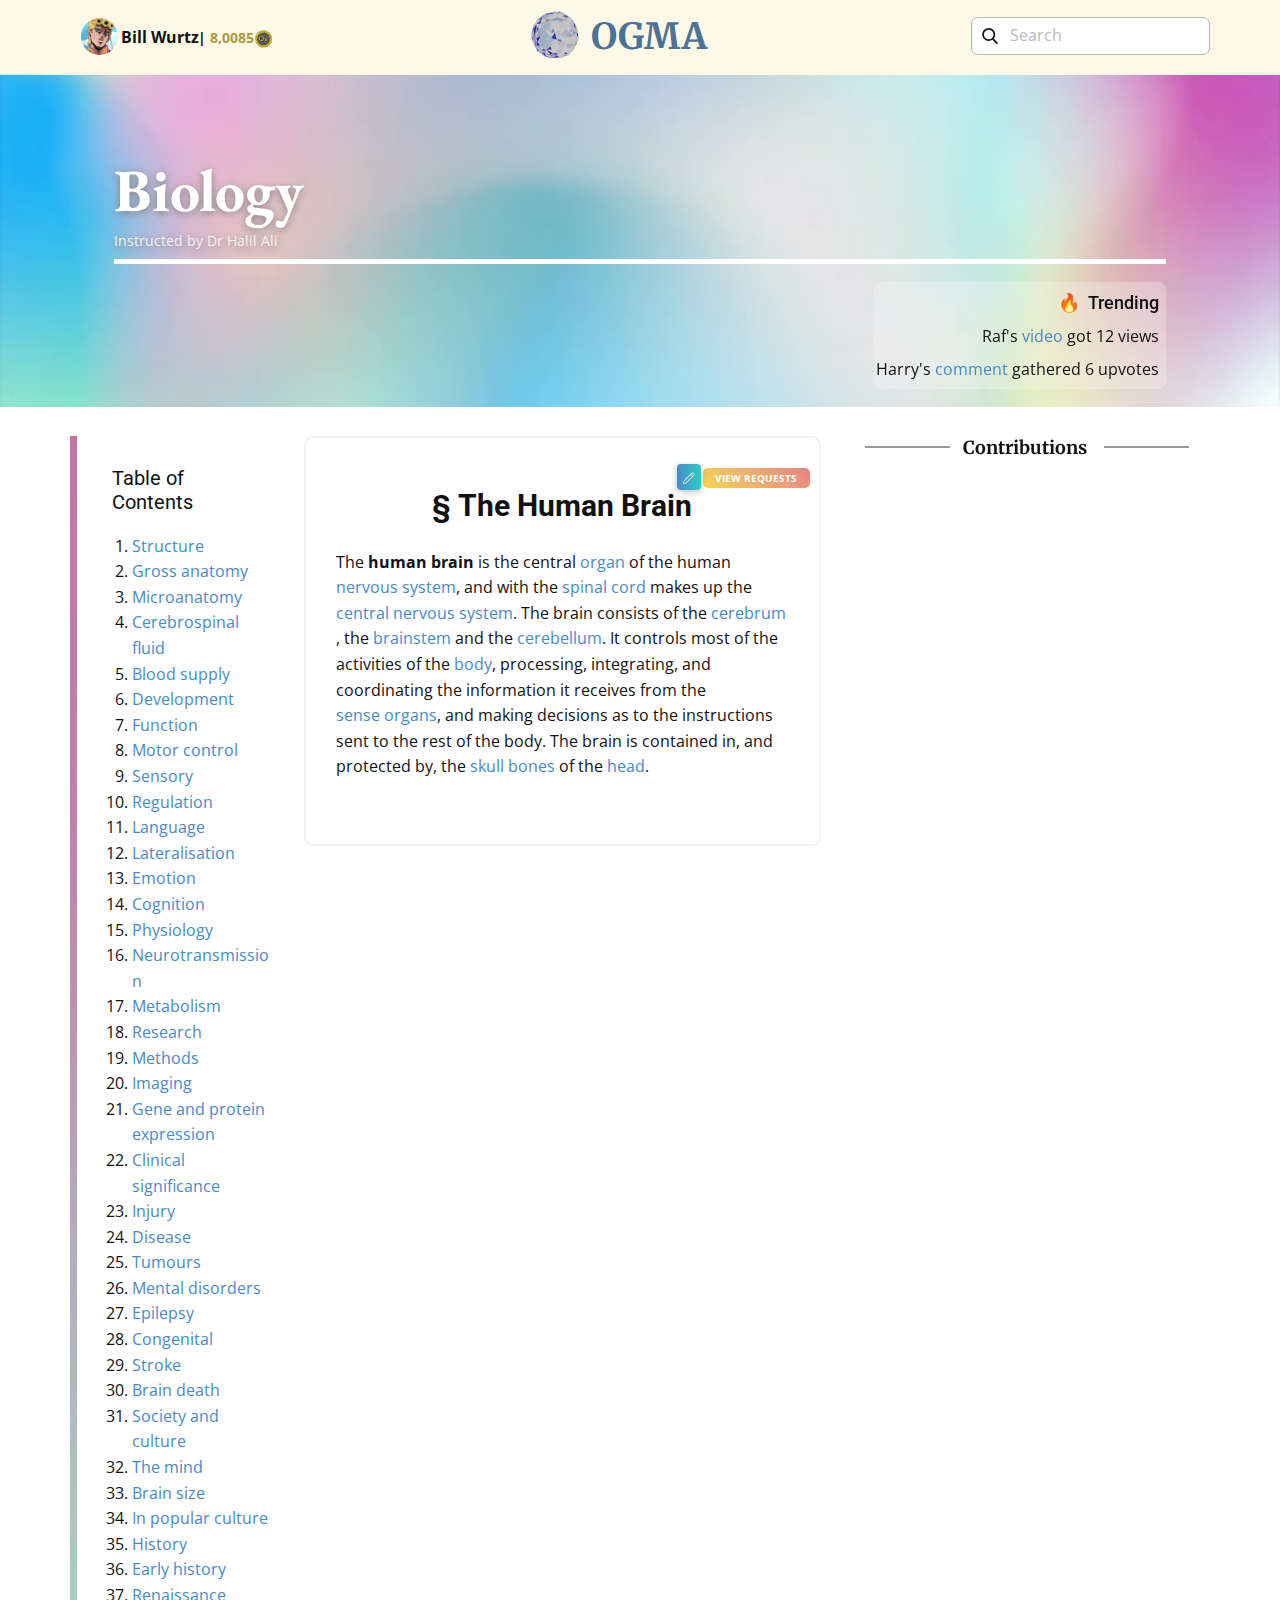
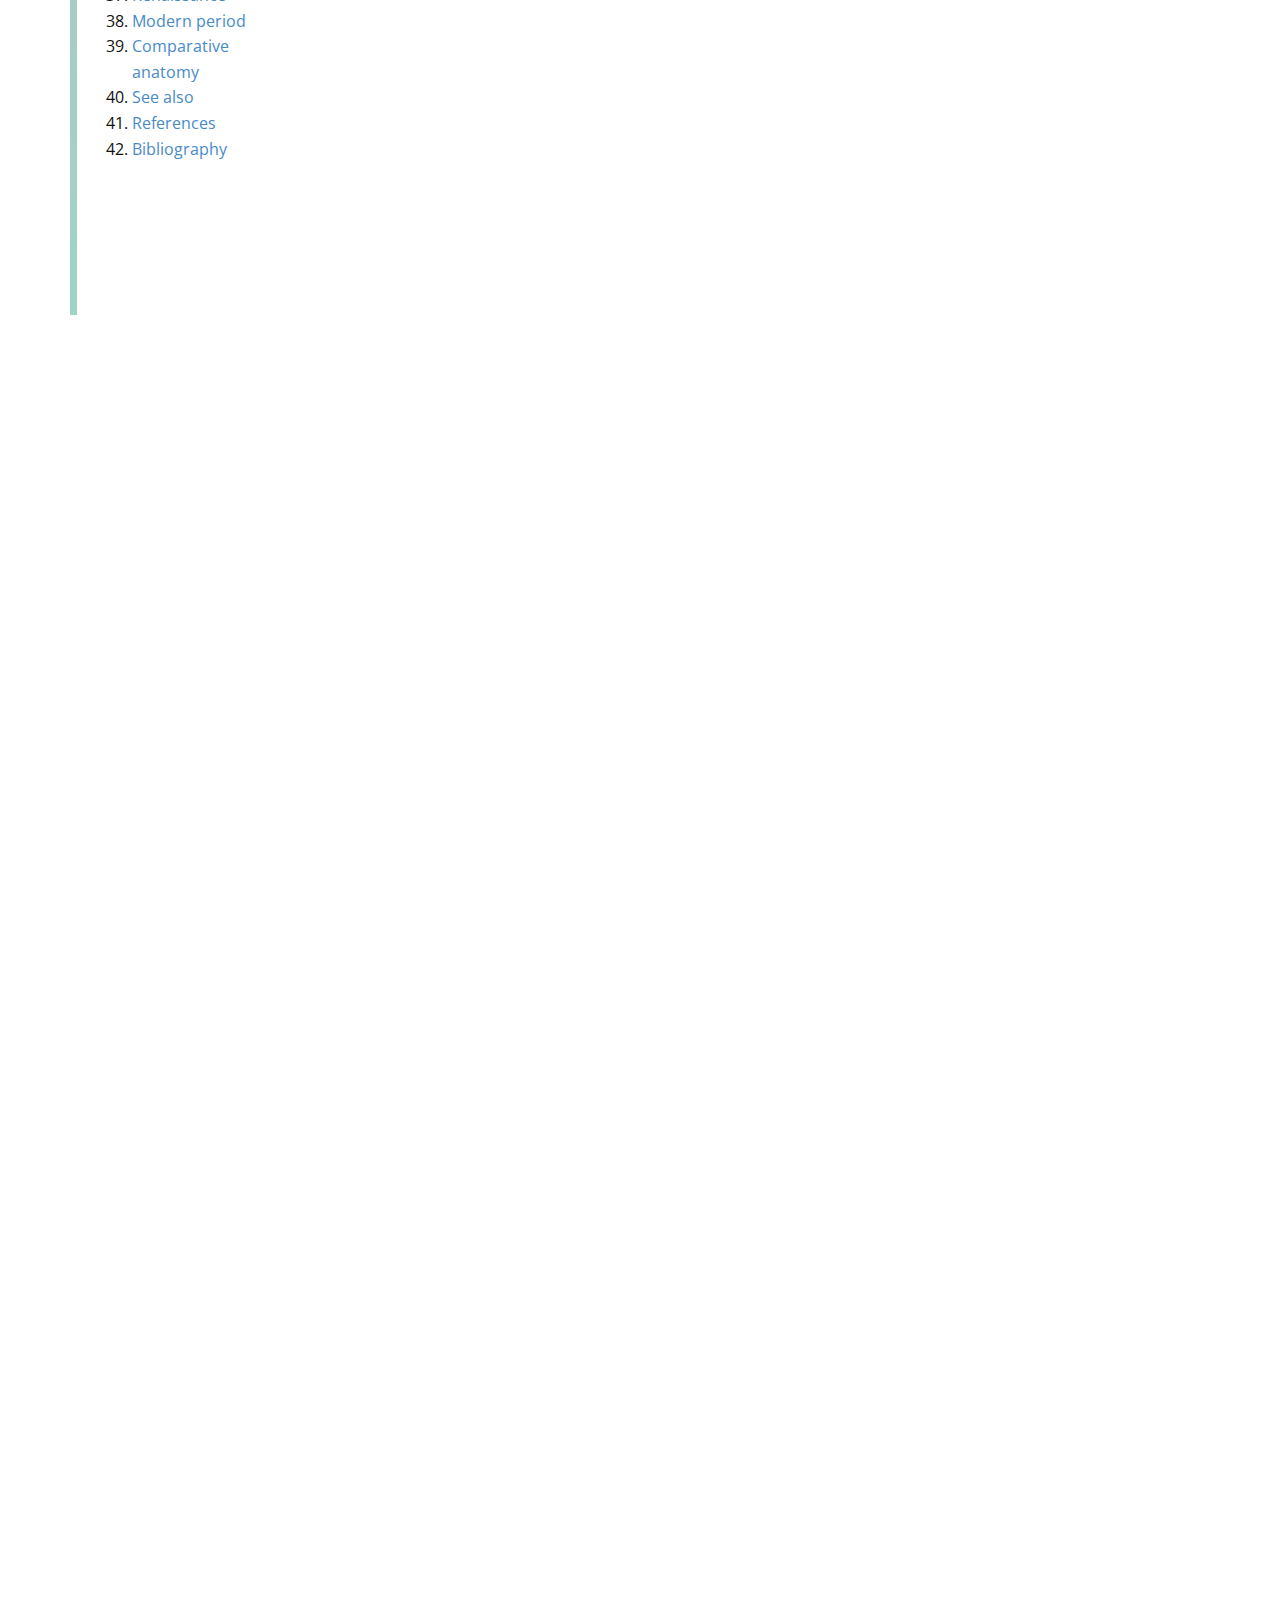
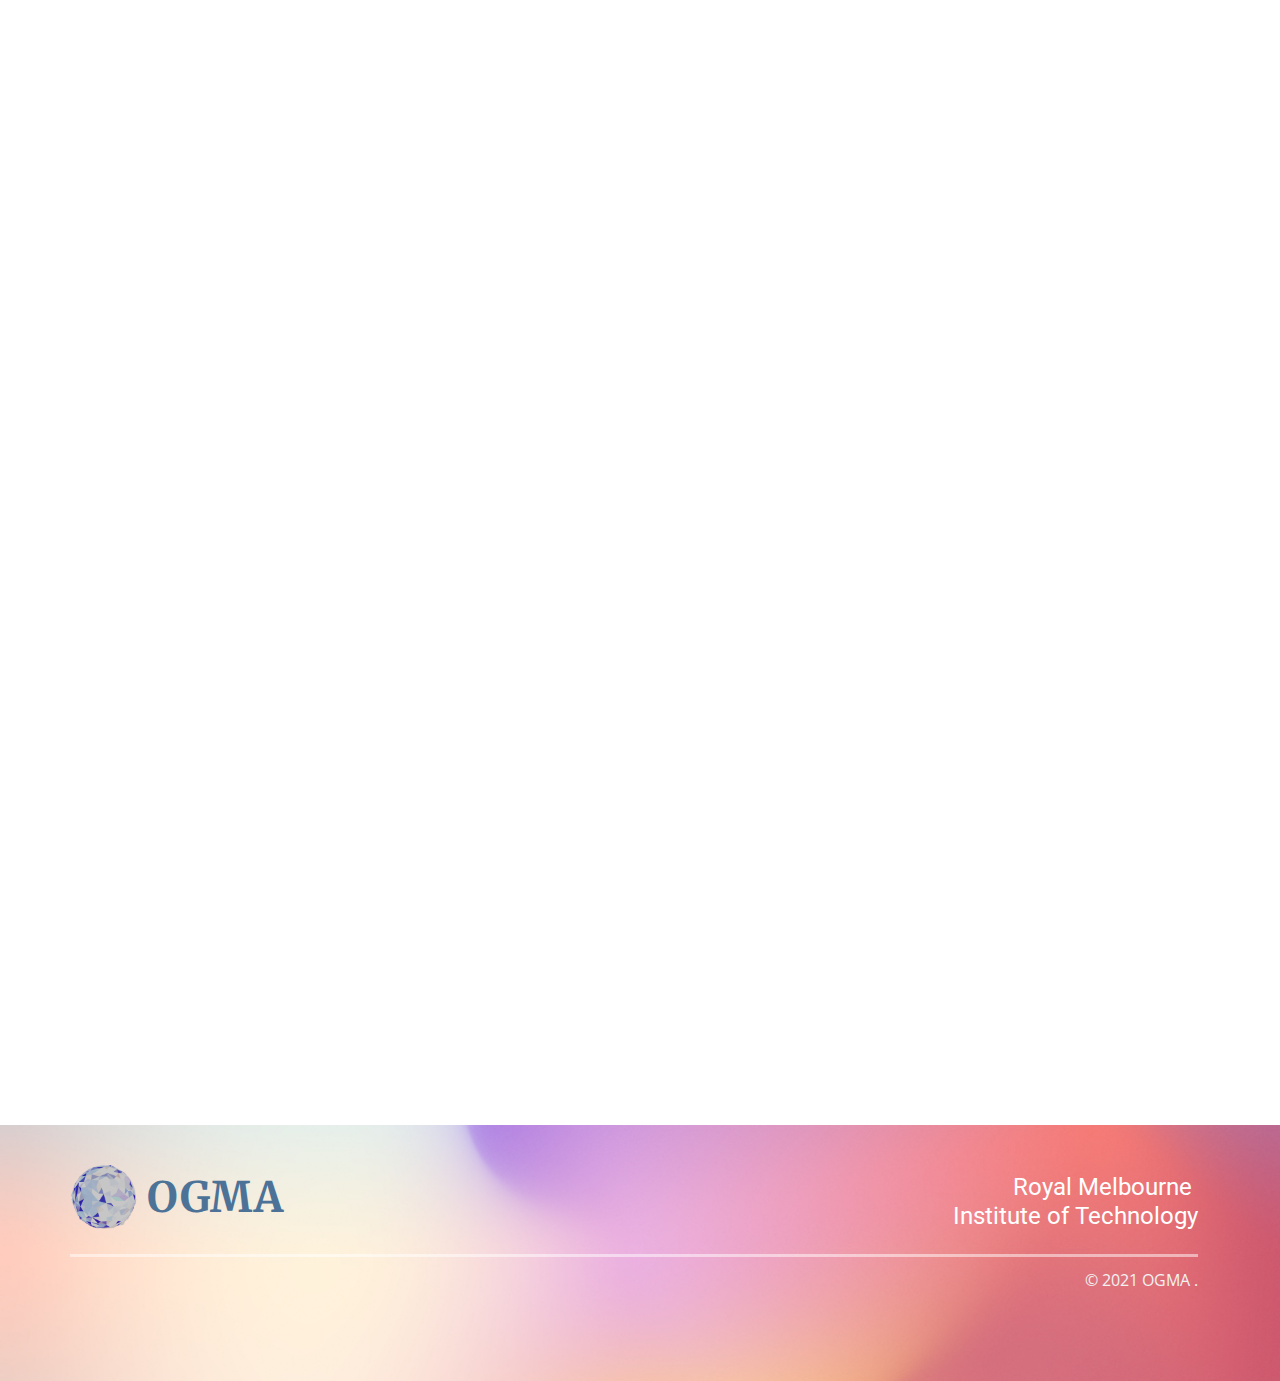
==== src/Biology.html @ e79a9404 "added base template" ====
<!DOCTYPE html>
<html style="font-size: 16px;">
  <head>
    <meta name="viewport" content="width=device-width, initial-scale=1.0">
    <meta charset="utf-8">
    <meta name="keywords" content="OGMA, Biology">
    <meta name="description" content="">
    <meta name="page_type" content="np-template-header-footer-from-plugin">
    <title>Biology</title>
    <link rel="stylesheet" href="nicepage.css" media="screen">
<link rel="stylesheet" href="Biology.css" media="screen">
    <script class="u-script" type="text/javascript" src="jquery.js" defer=""></script>
    <script class="u-script" type="text/javascript" src="nicepage.js" defer=""></script>
    <meta name="generator" content="Nicepage 3.29.1, nicepage.com">
    <link id="u-theme-google-font" rel="stylesheet" href="https://fonts.googleapis.com/css?family=Roboto:100,100i,300,300i,400,400i,500,500i,700,700i,900,900i|Open+Sans:300,300i,400,400i,600,600i,700,700i,800,800i">
    <link id="u-page-google-font" rel="stylesheet" href="https://fonts.googleapis.com/css?family=Merriweather:300,300i,400,400i,700,700i,900,900i|EB+Garamond:400,400i,500,500i,600,600i,700,700i,800,800i">
    
    
    
    <script type="application/ld+json">{
		"@context": "http://schema.org",
		"@type": "Organization",
		"name": "Site1",
		"logo": "images/animated_logo.gif"
}</script>
    <meta name="theme-color" content="#478ac9">
    <meta property="og:title" content="Biology">
    <meta property="og:description" content="">
    <meta property="og:type" content="website">
  </head>
  <body class="u-body"><header class="u-clearfix u-header u-palette-3-light-3 u-sticky u-sticky-ef22 u-header" id="sec-7aee"><div class="u-clearfix u-sheet u-sheet-1">
        <form action="#" method="get" class="u-border-1 u-border-grey-30 u-radius-7 u-search u-search-left u-white u-search-1">
          <button class="u-search-button" type="submit">
            <span class="u-search-icon u-spacing-10">
              <svg class="u-svg-link" preserveAspectRatio="xMidYMin slice" viewBox="0 0 56.966 56.966"><use xmlns:xlink="http://www.w3.org/1999/xlink" xlink:href="#svg-e04b"></use></svg>
              <svg xmlns="http://www.w3.org/2000/svg" xmlns:xlink="http://www.w3.org/1999/xlink" version="1.1" id="svg-e04b" x="0px" y="0px" viewBox="0 0 56.966 56.966" style="enable-background:new 0 0 56.966 56.966;" xml:space="preserve" class="u-svg-content"><path d="M55.146,51.887L41.588,37.786c3.486-4.144,5.396-9.358,5.396-14.786c0-12.682-10.318-23-23-23s-23,10.318-23,23  s10.318,23,23,23c4.761,0,9.298-1.436,13.177-4.162l13.661,14.208c0.571,0.593,1.339,0.92,2.162,0.92  c0.779,0,1.518-0.297,2.079-0.837C56.255,54.982,56.293,53.08,55.146,51.887z M23.984,6c9.374,0,17,7.626,17,17s-7.626,17-17,17  s-17-7.626-17-17S14.61,6,23.984,6z"></path></svg>
            </span>
          </button>
          <input class="u-search-input u-text-grey-50 u-search-input-1" type="search" name="search" value="" placeholder="Search">
        </form>
        <a href="Home.html" data-page-id="94916985" class="u-image u-logo u-image-1" data-image-width="400" data-image-height="400" title="Home">
          <img src="images/animated_logo.gif" class="u-logo-image u-logo-image-1">
        </a>
        <h1 class="u-custom-font u-font-merriweather u-headline u-hover-feature u-text u-text-palette-1-dark-1 u-title u-text-1">
          <a href="/">OGMA</a>
        </h1>
        <div class="u-image u-image-circle u-image-2" alt="" data-image-width="1204" data-image-height="629"></div>
        <p class="u-text u-text-2">Bill Wurtz</p>
        <p class="u-text u-text-3"><b>&nbsp;|</b>
          <span class="u-text-palette-3-dark-1"><b>8,0085</b>
          </span>
        </p>
        <img class="u-image u-image-default u-preserve-proportions u-image-3" src="images/ogma_coin.png" alt="" data-image-width="300" data-image-height="300">
      </div></header>
    <section class="u-align-center-lg u-align-center-md u-align-center-xl u-align-left-sm u-align-left-xs u-clearfix u-image u-section-1" data-image-width="590" data-image-height="332" id="sec-c3a4">
      <div class="u-clearfix u-sheet u-sheet-1">
        <h1 class="u-custom-font u-text u-text-default u-text-white u-text-1">Biology</h1>
        <p class="u-align-left u-text u-text-grey-5 u-text-2">Instructed by Dr Halil Ali</p>
        <div class="u-border-5 u-border-white u-line u-line-horizontal u-line-1"></div>
        <div class="u-opacity u-opacity-25 u-radius-8 u-shape u-shape-round u-white u-shape-1"></div>
        <div class="fr-view u-align-right u-clearfix u-rich-text u-text u-text-3" data-animation-name="fadeIn" data-animation-duration="1000" data-animation-delay="0" data-animation-direction="">
          <h6 style="line-height: 0.1;">
            <span style="font-weight: 500;">
              <span class="u-text-palette-2-light-3">🔥&nbsp;</span>
            </span>
            <span style="font-weight: 500;">
              <span class="u-text-body-color">Trending</span>
            </span>
          </h6>
          <p>
            <span class="u-text-body-color">Raf's </span>
            <span class="u-text-palette-1-base">video </span>
            <span class="u-text-body-color">got 12 views</span>
          </p>
          <p style="line-height: 0.1;">
            <span class="u-text-body-color">Harry's </span>
            <span class="u-text-palette-1-base">comment </span>
            <span class="u-text-body-color">gathered 6 upvotes</span>
          </p>
        </div>
      </div>
    </section>
    <section class="u-clearfix u-white u-section-2" id="sec-354f">
      <div class="u-clearfix u-sheet u-sheet-1">
        <div class="u-clearfix u-expanded-width u-gutter-28 u-layout-wrap u-layout-wrap-1">
          <div class="u-layout" style="">
            <div class="u-layout-row" style="">
              <div class="u-size-12-lg u-size-12-xl u-size-29-sm u-size-29-xs u-size-60-md">
                <div class="u-layout-row">
                  <div class="u-container-style u-hidden-md u-hidden-sm u-hidden-xs u-image u-layout-cell u-left-cell u-size-9 u-image-1" src="" data-image-width="679" data-image-height="400">
                    <div class="u-container-layout u-valign-middle u-container-layout-1"></div>
                  </div>
                  <div class="u-container-style u-layout-cell u-size-51 u-layout-cell-2">
                    <div class="u-container-layout u-valign-top u-container-layout-2">
                      <h5 class="u-text u-text-1">Table of Contents</h5>
                      <ol class="u-text u-text-2">
                        <li>
                          <span class="u-text-palette-1-base"> Structure <br>
                          </span>
                        </li>
                        <li>
                          <span class="u-text-palette-1-base">Gross anatomy <br>
                          </span>
                        </li>
                        <li>
                          <span class="u-text-palette-1-base">Microanatomy <br>
                          </span>
                        </li>
                        <li>
                          <span class="u-text-palette-1-base">Cerebrospinal fluid <br>
                          </span>
                        </li>
                        <li>
                          <span class="u-text-palette-1-base">Blood supply <br>
                          </span>
                        </li>
                        <li>
                          <span class="u-text-palette-1-base">Development <br>
                          </span>
                        </li>
                        <li>
                          <span class="u-text-palette-1-base">Function <br>
                          </span>
                        </li>
                        <li>
                          <span class="u-text-palette-1-base">Motor control <br>
                          </span>
                        </li>
                        <li>
                          <span class="u-text-palette-1-base">Sensory <br>
                          </span>
                        </li>
                        <li>
                          <span class="u-text-palette-1-base">Regulation <br>
                          </span>
                        </li>
                        <li>
                          <span class="u-text-palette-1-base">Language <br>
                          </span>
                        </li>
                        <li>
                          <span class="u-text-palette-1-base">Lateralisation <br>
                          </span>
                        </li>
                        <li>
                          <span class="u-text-palette-1-base">Emotion <br>
                          </span>
                        </li>
                        <li>
                          <span class="u-text-palette-1-base">Cognition <br>
                          </span>
                        </li>
                        <li>
                          <span class="u-text-palette-1-base">Physiology <br>
                          </span>
                        </li>
                        <li>
                          <span class="u-text-palette-1-base">Neurotransmission<br>
                          </span>
                        </li>
                        <li>
                          <span class="u-text-palette-1-base">Metabolism <br>
                          </span>
                        </li>
                        <li>
                          <span class="u-text-palette-1-base">Research <br>
                          </span>
                        </li>
                        <li>
                          <span class="u-text-palette-1-base">Methods <br>
                          </span>
                        </li>
                        <li>
                          <span class="u-text-palette-1-base">Imaging <br>
                          </span>
                        </li>
                        <li>
                          <span class="u-text-palette-1-base">Gene and protein expression&nbsp;</span>
                        </li>
                        <li>
                          <span class="u-text-palette-1-base">Clinical significance <br>
                          </span>
                        </li>
                        <li>
                          <span class="u-text-palette-1-base">Injury <br>
                          </span>
                        </li>
                        <li>
                          <span class="u-text-palette-1-base">Disease <br>
                          </span>
                        </li>
                        <li>
                          <span class="u-text-palette-1-base">Tumours <br>
                          </span>
                        </li>
                        <li>
                          <span class="u-text-palette-1-base">Mental disorders <br>
                          </span>
                        </li>
                        <li>
                          <span class="u-text-palette-1-base">Epilepsy <br>
                          </span>
                        </li>
                        <li>
                          <span class="u-text-palette-1-base">Congenital <br>
                          </span>
                        </li>
                        <li>
                          <span class="u-text-palette-1-base">Stroke <br>
                          </span>
                        </li>
                        <li>
                          <span class="u-text-palette-1-base">Brain death <br>
                          </span>
                        </li>
                        <li>
                          <span class="u-text-palette-1-base">Society and culture <br>
                          </span>
                        </li>
                        <li>
                          <span class="u-text-palette-1-base">The mind <br>
                          </span>
                        </li>
                        <li>
                          <span class="u-text-palette-1-base">Brain size <br>
                          </span>
                        </li>
                        <li>
                          <span class="u-text-palette-1-base">In popular culture <br>
                          </span>
                        </li>
                        <li>
                          <span class="u-text-palette-1-base">History <br>
                          </span>
                        </li>
                        <li>
                          <span class="u-text-palette-1-base">Early history <br>
                          </span>
                        </li>
                        <li>
                          <span class="u-text-palette-1-base">Renaissance <br>
                          </span>
                        </li>
                        <li>
                          <span class="u-text-palette-1-base">Modern period <br>
                          </span>
                        </li>
                        <li>
                          <span class="u-text-palette-1-base">Comparative anatomy&nbsp;</span>
                        </li>
                        <li>
                          <span class="u-text-palette-1-base">See also <br>
                          </span>
                        </li>
                        <li>
                          <span class="u-text-palette-1-base">References <br>
                          </span>
                        </li>
                        <li>
                          <span class="u-text-palette-1-base">Bibliography&nbsp;</span>
                          <br>
                        </li>
                      </ol>
                    </div>
                  </div>
                </div>
              </div>
              <div class="u-size-31-sm u-size-31-xs u-size-48-lg u-size-48-xl u-size-60-md" style="">
                <div class="u-layout-col" style="">
                  <div class="u-size-30">
                    <div class="u-layout-row">
                      <div class="u-align-left u-container-style u-layout-cell u-radius-9 u-shape-round u-size-35 u-white u-layout-cell-3" data-animation-name="fadeIn" data-animation-duration="750" data-animation-delay="750" data-animation-direction="">
                        <div class="u-border-2 u-border-grey-5 u-container-layout u-container-layout-3">
                          <a href="https://nicepage.com/one-page-template" class="u-border-none u-btn u-btn-round u-button-style u-gradient u-none u-radius-5 u-text-body-alt-color u-text-hover-palette-2-base u-btn-1">View Requests</a>
                          <a href="https://nicepage.com/website-mockup" class="u-btn u-btn-round u-button-style u-gradient u-none u-radius-4 u-text-body-alt-color u-btn-2"><span class="u-file-icon u-icon u-icon-1"><img src="images/edit.png" alt=""></span>&nbsp; 
                          </a>
                          <h3 class="u-align-center u-text u-text-3"><b>§&nbsp;</b>The Human Brain
                          </h3>
                          <p class="u-align-left u-text u-text-4"> The&nbsp;<b>human brain</b>&nbsp;is the central&nbsp;<a href="https://en.wikipedia.org/wiki/Organ_(anatomy)" class="mw-redirect u-active-none u-border-none u-btn u-button-style u-hover-none u-none u-text-palette-1-base u-btn-3" title="Organ (anatomy)">organ</a>&nbsp;of the human&nbsp;<a href="https://en.wikipedia.org/wiki/Nervous_system" title="Nervous system" class="u-active-none u-border-none u-btn u-button-style u-hover-none u-none u-text-palette-1-base u-btn-4">nervous system</a>, and with the&nbsp;<a href="https://en.wikipedia.org/wiki/Spinal_cord" title="Spinal cord" class="u-active-none u-border-none u-btn u-button-style u-hover-none u-none u-text-palette-1-base u-btn-5">spinal cord</a>&nbsp;makes up the&nbsp;<a href="https://en.wikipedia.org/wiki/Central_nervous_system" title="Central nervous system" class="u-active-none u-border-none u-btn u-button-style u-hover-none u-none u-text-palette-1-base u-btn-6">central nervous system</a>. The brain consists of the&nbsp;<a href="https://en.wikipedia.org/wiki/Cerebrum" title="Cerebrum" class="u-active-none u-border-none u-btn u-button-style u-hover-none u-none u-text-palette-1-base u-btn-7">cerebrum</a>, the&nbsp;<a href="https://en.wikipedia.org/wiki/Brainstem" title="Brainstem" class="u-active-none u-border-none u-btn u-button-style u-hover-none u-none u-text-palette-1-base u-btn-8">brainstem</a>&nbsp;and the&nbsp;<a href="https://en.wikipedia.org/wiki/Cerebellum" title="Cerebellum" class="u-active-none u-border-none u-btn u-button-style u-hover-none u-none u-text-palette-1-base u-btn-9">cerebellum</a>. It controls most of the activities of the&nbsp;<a href="https://en.wikipedia.org/wiki/Human_body" title="Human body" class="u-active-none u-border-none u-btn u-button-style u-hover-none u-none u-text-palette-1-base u-btn-10">body</a>, processing, integrating, and coordinating the information it receives from the&nbsp;<a href="https://en.wikipedia.org/wiki/Sensory_nervous_system" title="Sensory nervous system" class="u-active-none u-border-none u-btn u-button-style u-hover-none u-none u-text-palette-1-base u-btn-11">sense organs</a>, and making decisions as to the instructions sent to the rest of the body. The brain is contained in, and protected by, the&nbsp;<a href="https://en.wikipedia.org/wiki/Neurocranium" title="Neurocranium" class="u-active-none u-border-none u-btn u-button-style u-hover-none u-none u-text-palette-1-base u-btn-12">skull bones</a>&nbsp;of the&nbsp;<a href="https://en.wikipedia.org/wiki/Human_head" title="Human head" class="u-active-none u-border-none u-btn u-button-style u-hover-none u-none u-text-palette-1-base u-btn-13">head</a>.
                          </p>
                        </div>
                      </div>
                      <div class="u-align-left u-container-style u-layout-cell u-right-cell u-size-25 u-layout-cell-4">
                        <div class="u-container-layout u-container-layout-4">
                          <h6 class="u-custom-font u-font-merriweather u-text u-text-5">Contributions</h6>
                          <div class="u-border-2 u-border-grey-40 u-line u-line-horizontal u-line-1"></div>
                          <div class="u-border-2 u-border-grey-40 u-line u-line-horizontal u-line-2"></div>
                        </div>
                      </div>
                    </div>
                  </div>
                  <div class="u-size-30" style="">
                    <div class="u-layout-row" style="">
                      <div class="u-align-left u-container-style u-layout-cell u-radius-9 u-shape-round u-size-35 u-white u-layout-cell-5" data-animation-name="fadeIn" data-animation-duration="750" data-animation-delay="1250">
                        <div class="u-border-2 u-border-grey-5 u-container-layout u-container-layout-5">
                          <h4 class="u-text u-text-6">Gross Anatomy</h4>
                          <a href="https://nicepage.com/one-page-template" class="u-border-none u-btn u-btn-round u-button-style u-gradient u-none u-radius-5 u-text-body-alt-color u-text-hover-palette-2-base u-btn-14">View Requests</a>
                          <a href="https://nicepage.com/website-mockup" class="u-btn u-btn-round u-button-style u-gradient u-none u-radius-4 u-text-body-alt-color u-btn-15"><span class="u-file-icon u-icon u-icon-2"><img src="images/edit.png" alt=""></span>&nbsp; 
                          </a>
                          <p class="u-text u-text-7"> The adult human <span class="u-text-custom-color-2" style="font-weight: 700;">brain weighs on average about 1.2–1.4&nbsp;kg (2.6–3.1&nbsp;lb) </span>which is about 2% of the total body weight,<a href="https://en.wikipedia.org/wiki/Human_brain#cite_note-CarpenterCh1-4" class="u-active-none u-border-none u-btn u-button-style u-hover-none u-none u-text-palette-1-base u-btn-16">[4]</a>
                            <a href="https://en.wikipedia.org/wiki/Human_brain#cite_note-Bigos-5" class="u-active-none u-border-none u-btn u-button-style u-hover-none u-none u-text-palette-1-base u-btn-17">[5]</a>&nbsp;with a volume of around 1260&nbsp;<a href="https://en.wikipedia.org/wiki/Cubic_centimetre" title="Cubic centimetre" class="u-active-none u-border-none u-btn u-button-style u-hover-none u-none u-text-palette-1-base u-btn-18">cm3</a>&nbsp;in men and 1130&nbsp;cm3&nbsp;in women.&nbsp;There is substantial individual variation,<a href="https://en.wikipedia.org/wiki/Human_brain#cite_note-Cosgrove-6" class="u-active-none u-border-none u-btn u-button-style u-hover-none u-none u-text-palette-1-base u-btn-19">[6]</a>&nbsp;with the standard&nbsp;<a href="https://en.wikipedia.org/wiki/Reference_range" title="Reference range" class="u-active-none u-border-none u-btn u-button-style u-hover-none u-none u-text-palette-1-base u-btn-20">reference range</a>&nbsp;for men being 1,180–1,620&nbsp;g (2.60–3.57&nbsp;lb)<a href="https://en.wikipedia.org/wiki/Human_brain#cite_note-MolinaDiMaio2012-7" class="u-active-none u-border-none u-btn u-button-style u-hover-none u-none u-text-palette-1-base u-btn-21">[7]</a>&nbsp;and for women 1,030–1,400&nbsp;g (2.27–3.09&nbsp;lb).<a href="https://en.wikipedia.org/wiki/Human_brain#cite_note-MolinaDiMaio2015-8" class="u-active-none u-border-none u-btn u-button-style u-hover-none u-none u-text-palette-1-base u-btn-22">[8]</a>The&nbsp;<a href="https://en.wikipedia.org/wiki/Cerebrum" title="Cerebrum" class="u-active-none u-border-none u-btn u-button-style u-hover-none u-none u-text-palette-1-base u-btn-23">cerebrum</a>, consisting of the&nbsp;<a href="https://en.wikipedia.org/wiki/Cerebral_hemisphere" title="Cerebral hemisphere" class="u-active-none u-border-none u-btn u-button-style u-hover-none u-none u-text-palette-1-base u-btn-24">cerebral hemispheres</a>, forms the largest part of the brain and overlies the other brain structures.<a href="https://en.wikipedia.org/wiki/Human_brain#cite_note-FOOTNOTEGray's_Anatomy2008227%E2%80%939-9" class="u-active-none u-border-none u-btn u-button-style u-hover-none u-none u-text-palette-1-base u-btn-25">[9]</a>&nbsp;The outer region of the hemispheres, the&nbsp;<a href="https://en.wikipedia.org/wiki/Cerebral_cortex" title="Cerebral cortex" class="u-active-none u-border-none u-btn u-button-style u-hover-none u-none u-text-palette-1-base u-btn-26">cerebral cortex</a>, is&nbsp;<a href="https://en.wikipedia.org/wiki/Grey_matter" title="Grey matter" class="u-active-none u-border-none u-btn u-button-style u-hover-none u-none u-text-palette-1-base u-btn-27">grey matter</a>, consisting of&nbsp;<a href="https://en.wikipedia.org/wiki/Cerebral_cortex#Layers" title="Cerebral cortex" class="u-active-none u-border-none u-btn u-button-style u-hover-none u-none u-text-palette-1-base u-btn-28">cortical layers</a>&nbsp;of&nbsp;<a href="https://en.wikipedia.org/wiki/Neuron" title="Neuron" class="u-active-none u-border-none u-btn u-button-style u-hover-none u-none u-text-palette-1-base u-btn-29">neurons</a>.&nbsp;<br>
                            <br>Each hemisphere is divided into four main&nbsp;<a href="https://en.wikipedia.org/wiki/Lobes_of_the_brain" title="Lobes of the brain" class="u-active-none u-border-none u-btn u-button-style u-hover-none u-none u-text-palette-1-base u-btn-30">lobes</a>&nbsp;– the&nbsp;<a href="https://en.wikipedia.org/wiki/Frontal_lobe" title="Frontal lobe" class="u-active-none u-border-none u-btn u-button-style u-hover-none u-none u-text-palette-1-base u-btn-31">frontal lobe</a>,&nbsp;<a href="https://en.wikipedia.org/wiki/Parietal_lobe" title="Parietal lobe" class="u-active-none u-border-none u-btn u-button-style u-hover-none u-none u-text-palette-1-base u-btn-32">parietal lobe</a>,&nbsp;<a href="https://en.wikipedia.org/wiki/Temporal_lobe" title="Temporal lobe" class="u-active-none u-border-none u-btn u-button-style u-hover-none u-none u-text-palette-1-base u-btn-33">temporal lobe</a>, and&nbsp;<a href="https://en.wikipedia.org/wiki/Occipital_lobe" title="Occipital lobe" class="u-active-none u-border-none u-btn u-button-style u-hover-none u-none u-text-palette-1-base u-btn-34">occipital lobe</a>.<a href="https://en.wikipedia.org/wiki/Human_brain#cite_note-FOOTNOTEGray's_Anatomy2008335%E2%80%937-10" class="u-active-none u-border-none u-btn u-button-style u-hover-none u-none u-text-palette-1-base u-btn-35">[10]</a>&nbsp;Three other lobes are included by some sources which are a&nbsp;<i>central lobe</i>, a&nbsp;<a href="https://en.wikipedia.org/wiki/Limbic_lobe" title="Limbic lobe" class="u-active-none u-border-none u-btn u-button-style u-hover-none u-none u-text-palette-1-base u-btn-36">limbic lobe</a>, and an&nbsp;<a href="https://en.wikipedia.org/wiki/Insular_cortex" title="Insular cortex" class="u-active-none u-border-none u-btn u-button-style u-hover-none u-none u-text-palette-1-base u-btn-37">insular lobe</a>.<a href="https://en.wikipedia.org/wiki/Human_brain#cite_note-Ribas-11" class="u-active-none u-border-none u-btn u-button-style u-hover-none u-none u-text-palette-1-base u-btn-38">[11]</a>&nbsp;The central lobe comprises the&nbsp;<a href="https://en.wikipedia.org/wiki/Precentral_gyrus" title="Precentral gyrus" class="u-active-none u-border-none u-btn u-button-style u-hover-none u-none u-text-palette-1-base u-btn-39">precentral gyrus</a>&nbsp;and the&nbsp;<a href="https://en.wikipedia.org/wiki/Postcentral_gyrus" title="Postcentral gyrus" class="u-active-none u-border-none u-btn u-button-style u-hover-none u-none u-text-palette-1-base u-btn-40">postcentral gyrus</a>&nbsp;and is included since it forms a distinct functional role.<a href="https://en.wikipedia.org/wiki/Human_brain#cite_note-Ribas-11" class="u-active-none u-border-none u-btn u-button-style u-hover-none u-none u-text-palette-1-base u-btn-41">[11]</a>
                            <a href="https://en.wikipedia.org/wiki/Human_brain#cite_note-Frigeri-12" class="u-active-none u-border-none u-btn u-button-style u-hover-none u-none u-text-palette-1-base u-btn-42">[12]</a>The&nbsp;<a href="https://en.wikipedia.org/wiki/Brainstem" title="Brainstem" class="u-active-none u-border-none u-btn u-button-style u-hover-none u-none u-text-palette-1-base u-btn-43">brainstem</a>, resembling a stalk, attaches to and leaves the cerebrum at the start of the&nbsp;<a href="https://en.wikipedia.org/wiki/Midbrain" title="Midbrain" class="u-active-none u-border-none u-btn u-button-style u-hover-none u-none u-text-palette-1-base u-btn-44">midbrain</a>&nbsp;area. <b>
                              <span class="u-text-custom-color-6">The brainstem includes the midbrain, the&nbsp;<a href="https://en.wikipedia.org/wiki/Pons" title="Pons" class="u-active-none u-border-none u-btn u-button-style u-hover-none u-none u-text-palette-1-base u-btn-45">pons</a>, and the&nbsp;<a href="https://en.wikipedia.org/wiki/Medulla_oblongata" title="Medulla oblongata" class="u-active-none u-border-none u-btn u-button-style u-hover-none u-none u-text-palette-1-base u-btn-46">medulla oblongata</a>. Behind the brainstem is the&nbsp;<a href="https://en.wikipedia.org/wiki/Cerebellum" title="Cerebellum" class="u-active-none u-border-none u-btn u-button-style u-hover-none u-none u-text-palette-1-base u-btn-47">cerebellum</a>
                              </span>&nbsp;</b>(<a href="https://en.wikipedia.org/wiki/Latin_language" class="mw-redirect u-active-none u-border-none u-btn u-button-style u-hover-none u-none u-text-palette-1-base u-btn-48" title="Latin language">Latin</a>:&nbsp;<i>little brain</i>).<a href="https://en.wikipedia.org/wiki/Human_brain#cite_note-FOOTNOTEGray's_Anatomy2008227%E2%80%939-9" class="u-active-none u-border-none u-btn u-button-style u-hover-none u-none u-text-palette-1-base u-btn-49">[9]</a>
                          </p>
                          <img class="u-image u-image-round u-radius-10 u-image-2" src="images/Cerebral_lobes.png" alt="" data-image-width="458" data-image-height="535">
                        </div>
                      </div>
                      <div class="u-align-left u-container-style u-layout-cell u-right-cell u-shape-rectangle u-size-25 u-layout-cell-6">
                        <div class="u-container-layout u-container-layout-6">
                          <div class="u-container-style u-group u-image u-radius-8 u-shape-round u-image-3" data-image-width="1000" data-image-height="563" data-animation-name="fadeIn" data-animation-duration="1000" data-animation-delay="2000" data-animation-direction="">
                            <div class="u-container-layout u-container-layout-7">
                              <p class="u-text u-text-white u-text-8">
                                <span style="font-weight: 700;">Harry <span style="font-size: 0.625rem;">made a comment...</span>
                                  <br>
                                </span>The study guide mentioned a brain weight of 1-1.5 kg over 1.2-​1.4 kg on the textbook.
                              </p>
                              <img class="u-image u-image-default u-preserve-proportions u-image-4" src="images/comment1.png" alt="" data-image-width="270" data-image-height="270">
                              <div class="u-rotation-parent u-rotation-parent-1">
                                <img class="u-image u-image-default u-preserve-proportions u-rotate-180 u-image-5" src="images/thumbs1.png" alt="" data-image-width="270" data-image-height="270">
                              </div>
                              <img class="u-image u-image-default u-preserve-proportions u-image-6" src="images/thumbs1.png" alt="" data-image-width="270" data-image-height="270">
                            </div>
                          </div>
                          <div class="u-container-style u-custom-color-5 u-group u-radius-8 u-shape-round u-group-2" data-animation-name="fadeIn" data-animation-duration="1000" data-animation-delay="2250" data-animation-direction="">
                            <div class="u-container-layout u-container-layout-8">
                              <p class="u-align-right u-text u-text-white u-text-9">
                                <span class="u-text-palette-3-base">
                                  <span style="font-size: 0.75rem;">&nbsp;(teacher)</span>
                                  <span style="font-weight: 700;"> Halil</span>
                                  <br>
                                </span>Thanks Harry for noticing, for the test we will just udse 1.2-1.4 kg.
                              </p>
                              <img class="u-image u-image-default u-preserve-proportions u-image-7" src="images/comment1.png" alt="" data-image-width="270" data-image-height="270">
                              <div class="u-rotation-parent u-rotation-parent-2">
                                <img class="u-image u-image-default u-preserve-proportions u-rotate-180 u-image-8" src="images/thumbs1.png" alt="" data-image-width="270" data-image-height="270">
                              </div>
                              <img class="u-image u-image-default u-preserve-proportions u-image-9" src="images/thumbs1.png" alt="" data-image-width="270" data-image-height="270">
                            </div>
                          </div>
                          <div class="u-container-style u-group u-image u-radius-8 u-shape-round u-image-10" data-image-width="553" data-image-height="311" data-animation-name="fadeIn" data-animation-duration="1000" data-animation-delay="2500">
                            <div class="u-container-layout u-container-layout-9">
                              <p class="u-text u-text-white u-text-10">
                                <span style="font-weight: 700;">Raf <span style="font-size: 0.625rem;">uploaded a video...</span>
                                  <br>
                                </span>Heres a short vid I found that I really found useful in memorising all the lobes:
                              </p>
                              <img class="u-image u-image-default u-preserve-proportions u-image-11" src="images/comment1.png" alt="" data-image-width="270" data-image-height="270">
                              <div class="u-rotation-parent u-rotation-parent-3">
                                <img class="u-image u-image-default u-preserve-proportions u-rotate-180 u-image-12" src="images/thumbs1.png" alt="" data-image-width="270" data-image-height="270">
                              </div>
                              <img class="u-image u-image-default u-preserve-proportions u-image-13" src="images/thumbs1.png" alt="" data-image-width="270" data-image-height="270">
                              <img class="u-border-4 u-border-custom-color-6 u-expanded-width u-image u-image-round u-radius-5 u-image-14" src="images/The_Brain.gif" alt="" data-image-width="360" data-image-height="203">
                            </div>
                          </div>
                          <div class="u-container-style u-custom-color-6 u-group u-radius-8 u-shape-round u-group-4" data-animation-name="fadeIn" data-animation-duration="1000" data-animation-delay="2750">
                            <div class="u-container-layout u-container-layout-10">
                              <p class="u-align-right u-text u-text-white u-text-11">
                                <span class="u-text-palette-3-base">
                                  <span style="font-weight: 700;" class="u-text-white">Adrian</span>
                                  <br>
                                </span> "So to remember the lobes of the brain, I remember 'Freud Tore his Pants Off' for Frontal, Temporal, Parietal, Occiptal lobes.
                              </p>
                              <img class="u-image u-image-default u-preserve-proportions u-image-15" src="images/comment1.png" alt="" data-image-width="270" data-image-height="270">
                              <div class="u-rotation-parent u-rotation-parent-4">
                                <img class="u-image u-image-default u-preserve-proportions u-rotate-180 u-image-16" src="images/thumbs1.png" alt="" data-image-width="270" data-image-height="270">
                              </div>
                              <img class="u-image u-image-default u-preserve-proportions u-image-17" src="images/thumbs1.png" alt="" data-image-width="270" data-image-height="270">
                            </div>
                          </div>
                        </div>
                      </div>
                    </div>
                  </div>
                </div>
              </div>
            </div>
          </div>
        </div>
        <div class="u-clearfix u-expanded-width u-gutter-28 u-layout-wrap u-layout-wrap-2">
          <div class="u-layout">
            <div class="u-layout-row">
              <div class="u-container-style u-layout-cell u-size-12 u-layout-cell-7">
                <div class="u-container-layout u-container-layout-11"></div>
              </div>
              <div class="u-container-style u-layout-cell u-radius-9 u-shape-round u-size-28 u-white u-layout-cell-8" data-animation-name="fadeIn" data-animation-duration="750" data-animation-delay="1750" data-animation-direction="">
                <div class="u-border-2 u-border-grey-5 u-container-layout u-container-layout-12">
                  <h4 class="u-text u-text-default u-text-12"> Neurotransmission</h4>
                  <a href="https://nicepage.com/one-page-template" class="u-border-none u-btn u-btn-round u-button-style u-gradient u-none u-radius-5 u-text-body-alt-color u-text-hover-palette-2-base u-btn-50">View Requests</a>
                  <a href="https://nicepage.com/website-mockup" class="u-btn u-btn-round u-button-style u-gradient u-none u-radius-4 u-text-body-alt-color u-btn-51"><span class="u-file-icon u-icon u-icon-3"><img src="images/edit.png" alt=""></span>&nbsp; 
                  </a>
                  <p class="u-text u-text-13"> Brain activity is made possible by the interconnections of&nbsp;<a href="https://en.wikipedia.org/wiki/Neuron" title="Neuron" class="u-active-none u-border-none u-btn u-button-style u-hover-none u-none u-text-palette-1-base u-btn-52">neurons</a>&nbsp;that are linked together to reach their targets.<a href="https://en.wikipedia.org/wiki/Human_brain#cite_note-FOOTNOTEPocock200668-126" class="u-active-none u-border-none u-btn u-button-style u-hover-none u-none u-text-palette-1-base u-btn-53">[125]</a>&nbsp;A neuron consists of a&nbsp;<a href="https://en.wikipedia.org/wiki/Soma_(biology)" title="Soma (biology)" class="u-active-none u-border-none u-btn u-button-style u-hover-none u-none u-text-palette-1-base u-btn-54">cell body</a>,&nbsp;<a href="https://en.wikipedia.org/wiki/Axon" title="Axon" class="u-active-none u-border-none u-btn u-button-style u-hover-none u-none u-text-palette-1-base u-btn-55">axon</a>, and&nbsp;<a href="https://en.wikipedia.org/wiki/Dendrite" title="Dendrite" class="u-active-none u-border-none u-btn u-button-style u-hover-none u-none u-text-palette-1-base u-btn-56">dendrites</a>. Dendrites are often extensive branches that receive information in the form of signals from the axon terminals of other neurons.&nbsp;<br>
                    <br>The signals received may cause the neuron to initiate an&nbsp;<a href="https://en.wikipedia.org/wiki/Action_potential" title="Action potential" class="u-active-none u-border-none u-btn u-button-style u-hover-none u-none u-text-palette-1-base u-btn-57">action potential</a>&nbsp;(an electrochemical signal or nerve impulse) which is sent along its axon to the axon terminal, to connect with the dendrites or with the cell body of another neuron. An action potential is initiated at the&nbsp;<a href="https://en.wikipedia.org/wiki/Axon#Initial_segment" title="Axon" class="u-active-none u-border-none u-btn u-button-style u-hover-none u-none u-text-palette-1-base u-btn-58">initial segment</a>&nbsp;of an axon, which contains a specialized complex of proteins.<a href="https://en.wikipedia.org/wiki/Human_brain#cite_note-127" class="u-active-none u-border-none u-btn u-button-style u-hover-none u-none u-text-palette-1-base u-btn-59">[126]</a>&nbsp;<br>
                    <br>When an action potential, reaches the axon terminal it triggers the release of a&nbsp;<a href="https://en.wikipedia.org/wiki/Neurotransmitter" title="Neurotransmitter" class="u-active-none u-border-none u-btn u-button-style u-hover-none u-none u-text-palette-1-base u-btn-60">neurotransmitter</a>&nbsp;at a&nbsp;<a href="https://en.wikipedia.org/wiki/Synapse" title="Synapse" class="u-active-none u-border-none u-btn u-button-style u-hover-none u-none u-text-palette-1-base u-btn-61">synapse</a>&nbsp;that propagates a signal that acts on the target cell.<a href="https://en.wikipedia.org/wiki/Human_brain#cite_note-FOOTNOTEPocock200670%E2%80%9374-128" class="u-active-none u-border-none u-btn u-button-style u-hover-none u-none u-text-palette-1-base u-btn-62">[127]</a>&nbsp;These chemical neurotransmitters include&nbsp;<a href="https://en.wikipedia.org/wiki/Dopamine" title="Dopamine" class="u-active-none u-border-none u-btn u-button-style u-hover-none u-none u-text-palette-1-base u-btn-63">dopamine</a>,&nbsp;<a href="https://en.wikipedia.org/wiki/Serotonin" title="Serotonin" class="u-active-none u-border-none u-btn u-button-style u-hover-none u-none u-text-palette-1-base u-btn-64">serotonin</a>,&nbsp;<a href="https://en.wikipedia.org/wiki/Gamma-Aminobutyric_acid" title="Gamma-Aminobutyric acid" class="u-active-none u-border-none u-btn u-button-style u-hover-none u-none u-text-palette-1-base u-btn-65">GABA</a>,&nbsp;<a href="https://en.wikipedia.org/wiki/Glutamate_(neurotransmitter)" title="Glutamate (neurotransmitter)" class="u-active-none u-border-none u-btn u-button-style u-hover-none u-none u-text-palette-1-base u-btn-66">glutamate</a>, and&nbsp;<a href="https://en.wikipedia.org/wiki/Acetylcholine" title="Acetylcholine" class="u-active-none u-border-none u-btn u-button-style u-hover-none u-none u-text-palette-1-base u-btn-67">acetylcholine</a>.<a href="https://en.wikipedia.org/wiki/Human_brain#cite_note-NIMH2017-129" class="u-active-none u-border-none u-btn u-button-style u-hover-none u-none u-text-palette-1-base u-btn-68">[128]</a>&nbsp;GABA is the major inhibitory neurotransmitter in the brain, and glutamate is the major excitatory neurotransmitter.<a href="https://en.wikipedia.org/wiki/Human_brain#cite_note-130" class="u-active-none u-border-none u-btn u-button-style u-hover-none u-none u-text-palette-1-base u-btn-69">[129]</a>&nbsp;Neurons link at synapses to form&nbsp;<a href="https://en.wikipedia.org/wiki/Neural_pathway" title="Neural pathway" class="u-active-none u-border-none u-btn u-button-style u-hover-none u-none u-text-palette-1-base u-btn-70">neural pathways</a>,&nbsp;<a href="https://en.wikipedia.org/wiki/Neural_circuit" title="Neural circuit" class="u-active-none u-border-none u-btn u-button-style u-hover-none u-none u-text-palette-1-base u-btn-71">neural circuits</a>, and large elaborate&nbsp;<a href="https://en.wikipedia.org/wiki/Large_scale_brain_networks" class="mw-redirect u-active-none u-border-none u-btn u-button-style u-hover-none u-none u-text-palette-1-base u-btn-72" title="Large scale brain networks">network systems</a>&nbsp;such as the&nbsp;<a href="https://en.wikipedia.org/wiki/Salience_network" title="Salience network" class="u-active-none u-border-none u-btn u-button-style u-hover-none u-none u-text-palette-1-base u-btn-73">salience network</a>&nbsp;and the&nbsp;<a href="https://en.wikipedia.org/wiki/Default_mode_network" title="Default mode network" class="u-active-none u-border-none u-btn u-button-style u-hover-none u-none u-text-palette-1-base u-btn-74">default mode network</a>, and the activity between them is driven by the process of&nbsp;<a href="https://en.wikipedia.org/wiki/Neurotransmission" title="Neurotransmission" class="u-active-none u-border-none u-btn u-button-style u-hover-none u-none u-text-palette-1-base u-btn-75">neurotransmission</a>.
                  </p>
                  <h4 class="u-text u-text-14">Cerebrum</h4>
                  <p class="u-text u-text-15"> The cerebrum is the largest part of the brain, and is divided into nearly&nbsp;<a href="https://en.wikipedia.org/wiki/Symmetry_in_biology#Bilateral_symmetry" title="Symmetry in biology" class="u-active-none u-border-none u-btn u-button-style u-hover-none u-none u-text-palette-1-base u-btn-76">symmetrical</a>&nbsp;left and right&nbsp;<a href="https://en.wikipedia.org/wiki/Cerebral_hemisphere" title="Cerebral hemisphere" class="u-active-none u-border-none u-btn u-button-style u-hover-none u-none u-text-palette-1-base u-btn-77">hemispheres</a>&nbsp;by a deep groove, the&nbsp;<a href="https://en.wikipedia.org/wiki/Longitudinal_fissure" title="Longitudinal fissure" class="u-active-none u-border-none u-btn u-button-style u-hover-none u-none u-text-palette-1-base u-btn-78">longitudinal fissure</a>.<a href="https://en.wikipedia.org/wiki/Human_brain#cite_note-Davey-17" class="u-active-none u-border-none u-btn u-button-style u-hover-none u-none u-text-palette-1-base u-btn-79">[17]</a>&nbsp;<span class="u-text-palette-2-base" style="font-weight: 700;">Asymmetry between the lobes is noted as a&nbsp;<a href="https://en.wikipedia.org/wiki/Paleoneurobiology#Asymmetry" title="Paleoneurobiology" class="u-active-none u-border-none u-btn u-button-style u-hover-none u-none u-text-palette-1-base u-btn-80">petalia</a>.<a href="https://en.wikipedia.org/wiki/Human_brain#cite_note-18" class="u-active-none u-border-none u-btn u-button-style u-hover-none u-none u-text-palette-1-base u-btn-81">[18]</a>&nbsp;The hemispheres are connected by five&nbsp;<a href="https://en.wikipedia.org/wiki/Commissural_fiber#Structure" title="Commissural fiber" class="u-active-none u-border-none u-btn u-button-style u-hover-none u-none u-text-palette-1-base u-btn-82">commissures</a>&nbsp;that span the longitudinal fissure, the largest of these is the&nbsp;<a href="https://en.wikipedia.org/wiki/Corpus_callosum" title="Corpus callosum" class="u-active-none u-border-none u-btn u-button-style u-hover-none u-none u-text-palette-1-base u-btn-83">corpus callosum</a>.<a href="https://en.wikipedia.org/wiki/Human_brain#cite_note-FOOTNOTEGray's_Anatomy2008227%E2%80%939-9" class="u-active-none u-border-none u-btn u-button-style u-hover-none u-none u-text-palette-1-base u-btn-84">[9]</a>&nbsp;
                    </span>Each hemisphere is conventionally divided into four main&nbsp;<a href="https://en.wikipedia.org/wiki/Lobes_of_the_brain" title="Lobes of the brain" class="u-active-none u-border-none u-btn u-button-style u-hover-none u-none u-text-palette-1-base u-btn-85">lobes</a>; the&nbsp;<a href="https://en.wikipedia.org/wiki/Frontal_lobe" title="Frontal lobe" class="u-active-none u-border-none u-btn u-button-style u-hover-none u-none u-text-palette-1-base u-btn-86">frontal lobe</a>,&nbsp;<a href="https://en.wikipedia.org/wiki/Parietal_lobe" title="Parietal lobe" class="u-active-none u-border-none u-btn u-button-style u-hover-none u-none u-text-palette-1-base u-btn-87">parietal lobe</a>,&nbsp;<a href="https://en.wikipedia.org/wiki/Temporal_lobe" title="Temporal lobe" class="u-active-none u-border-none u-btn u-button-style u-hover-none u-none u-text-palette-1-base u-btn-88">temporal lobe</a>, and&nbsp;<a href="https://en.wikipedia.org/wiki/Occipital_lobe" title="Occipital lobe" class="u-active-none u-border-none u-btn u-button-style u-hover-none u-none u-text-palette-1-base u-btn-89">occipital lobe</a>, named according to the&nbsp;<a href="https://en.wikipedia.org/wiki/Skull" title="Skull" class="u-active-none u-border-none u-btn u-button-style u-hover-none u-none u-text-palette-1-base u-btn-90">skull bones</a>&nbsp;that overlie them.<a href="https://en.wikipedia.org/wiki/Human_brain#cite_note-FOOTNOTEGray's_Anatomy2008335%E2%80%937-10" class="u-active-none u-border-none u-btn u-button-style u-hover-none u-none u-text-palette-1-base u-btn-91">[10]</a>&nbsp;<br>
                    <br>Each lobe is associated with one or two specialised functions though there is some functional overlap between them.<a href="https://en.wikipedia.org/wiki/Human_brain#cite_note-Ackerman-19" class="u-active-none u-border-none u-btn u-button-style u-hover-none u-none u-text-palette-1-base u-btn-92">[19]</a>&nbsp;The surface of the brain is&nbsp;<a href="https://en.wikipedia.org/wiki/Gyrification" title="Gyrification" class="u-active-none u-border-none u-btn u-button-style u-hover-none u-none u-text-palette-1-base u-btn-93">folded</a>&nbsp;into ridges (<a href="https://en.wikipedia.org/wiki/Gyrus" title="Gyrus" class="u-active-none u-border-none u-btn u-button-style u-hover-none u-none u-text-palette-1-base u-btn-94">gyri</a>) and grooves (<a href="https://en.wikipedia.org/wiki/Sulcus_(neuroanatomy)" title="Sulcus (neuroanatomy)" class="u-active-none u-border-none u-btn u-button-style u-hover-none u-none u-text-palette-1-base u-btn-95">sulci</a>), many of which are named, usually according to their position, such as the&nbsp;<a href="https://en.wikipedia.org/wiki/Frontal_gyrus" class="mw-redirect u-active-none u-border-none u-btn u-button-style u-hover-none u-none u-text-palette-1-base u-btn-96" title="Frontal gyrus">frontal gyrus</a>&nbsp;of the frontal lobe or the&nbsp;<a href="https://en.wikipedia.org/wiki/Central_sulcus" title="Central sulcus" class="u-active-none u-border-none u-btn u-button-style u-hover-none u-none u-text-palette-1-base u-btn-97">central sulcus</a>&nbsp;separating the central regions of the hemispheres. There are many small variations in the secondary and tertiary folds.<a href="https://en.wikipedia.org/wiki/Human_brain#cite_note-FOOTNOTELarsen2001455%E2%80%93456-20" class="u-active-none u-border-none u-btn u-button-style u-hover-none u-none u-text-palette-1-base u-btn-98">[20]</a>The outer part of the cerebrum is the&nbsp;<a href="https://en.wikipedia.org/wiki/Cerebral_cortex" title="Cerebral cortex" class="u-active-none u-border-none u-btn u-button-style u-hover-none u-none u-text-palette-1-base u-btn-99">cerebral cortex</a>, made up of&nbsp;<a href="https://en.wikipedia.org/wiki/Grey_matter" title="Grey matter" class="u-active-none u-border-none u-btn u-button-style u-hover-none u-none u-text-palette-1-base u-btn-100">grey matter</a>&nbsp;arranged in layers. It is 2 to 4 millimetres (0.079 to 0.157&nbsp;in) thick, and deeply folded to give a convoluted appearance.<a href="https://en.wikipedia.org/wiki/Human_brain#cite_note-21" class="u-active-none u-border-none u-btn u-button-style u-hover-none u-none u-text-palette-1-base u-btn-101">[21]</a>&nbsp;Beneath the cortex is the cerebral&nbsp;<a href="https://en.wikipedia.org/wiki/White_matter" title="White matter" class="u-active-none u-border-none u-btn u-button-style u-hover-none u-none u-text-palette-1-base u-btn-102">white matter</a>. The largest part of the cerebral cortex is the&nbsp;<a href="https://en.wikipedia.org/wiki/Neocortex" title="Neocortex" class="u-active-none u-border-none u-btn u-button-style u-hover-none u-none u-text-palette-1-base u-btn-103">neocortex</a>, which has six neuronal layers. The rest of the cortex is of&nbsp;<a href="https://en.wikipedia.org/wiki/Allocortex" title="Allocortex" class="u-active-none u-border-none u-btn u-button-style u-hover-none u-none u-text-palette-1-base u-btn-104">allocortex</a>, which has three or four layers.<a href="https://en.wikipedia.org/wiki/Human_brain#cite_note-FOOTNOTEGray's_Anatomy2008227%E2%80%939-9" class="u-active-none u-border-none u-btn u-button-style u-hover-none u-none u-text-palette-1-base u-btn-105">[9]</a>
                    <br>
                    <br>The cortex is&nbsp;<a href="https://en.wikipedia.org/wiki/Brain_mapping" title="Brain mapping" class="u-active-none u-border-none u-btn u-button-style u-hover-none u-none u-text-palette-1-base u-btn-106">mapped</a>&nbsp;by divisions into about fifty different functional areas known as&nbsp;<a href="https://en.wikipedia.org/wiki/Brodmann%27s_areas" class="mw-redirect u-active-none u-border-none u-btn u-button-style u-hover-none u-none u-text-palette-1-base u-btn-107" title="Brodmann's areas">Brodmann's areas</a>. These areas are distinctly different when&nbsp;<a href="https://en.wikipedia.org/wiki/Histology" title="Histology" class="u-active-none u-border-none u-btn u-button-style u-hover-none u-none u-text-palette-1-base u-btn-108">seen under a microscope</a>.<a href="https://en.wikipedia.org/wiki/Human_brain#cite_note-FOOTNOTEGuyton_&amp;_Hall2011574-22" class="u-active-none u-border-none u-btn u-button-style u-hover-none u-none u-text-palette-1-base u-btn-109">[22]</a>&nbsp;The cortex is divided into two main functional areas – a&nbsp;<a href="https://en.wikipedia.org/wiki/Motor_cortex" title="Motor cortex" class="u-active-none u-border-none u-btn u-button-style u-hover-none u-none u-text-palette-1-base u-btn-110">motor cortex</a>&nbsp;and a&nbsp;<a href="https://en.wikipedia.org/wiki/Sensory_cortex" title="Sensory cortex" class="u-active-none u-border-none u-btn u-button-style u-hover-none u-none u-text-palette-1-base u-btn-111">sensory cortex</a>.<a href="https://en.wikipedia.org/wiki/Human_brain#cite_note-FOOTNOTEGuyton_&amp;_Hall2011667-23" class="u-active-none u-border-none u-btn u-button-style u-hover-none u-none u-text-palette-1-base u-btn-112">[23]</a>&nbsp;The&nbsp;<a href="https://en.wikipedia.org/wiki/Primary_motor_cortex" title="Primary motor cortex" class="u-active-none u-border-none u-btn u-button-style u-hover-none u-none u-text-palette-1-base u-btn-113">primary motor cortex</a>, which sends axons down to&nbsp;<a href="https://en.wikipedia.org/wiki/Motor_neuron" title="Motor neuron" class="u-active-none u-border-none u-btn u-button-style u-hover-none u-none u-text-palette-1-base u-btn-114">motor neurons</a>&nbsp;in the brainstem and spinal cord, occupies the rear portion of the frontal lobe, directly in front of the somatosensory area.&nbsp;The&nbsp;<a href="https://en.wikipedia.org/wiki/Primary_sensory_areas" title="Primary sensory areas" class="u-active-none u-border-none u-btn u-button-style u-hover-none u-none u-text-palette-1-base u-btn-115">primary sensory areas</a>&nbsp;receive signals from the&nbsp;<a href="https://en.wikipedia.org/wiki/Sensory_nerve" title="Sensory nerve" class="u-active-none u-border-none u-btn u-button-style u-hover-none u-none u-text-palette-1-base u-btn-116">sensory nerves</a>&nbsp;and&nbsp;<a href="https://en.wikipedia.org/wiki/Nerve_tract" title="Nerve tract" class="u-active-none u-border-none u-btn u-button-style u-hover-none u-none u-text-palette-1-base u-btn-117">tracts</a>&nbsp;by way of&nbsp;<a href="https://en.wikipedia.org/wiki/Thalamus#Thalamic_nuclei" title="Thalamus" class="u-active-none u-border-none u-btn u-button-style u-hover-none u-none u-text-palette-1-base u-btn-118">relay nuclei</a>&nbsp;in the&nbsp;<a href="https://en.wikipedia.org/wiki/Thalamus" title="Thalamus" class="u-active-none u-border-none u-btn u-button-style u-hover-none u-none u-text-palette-1-base u-btn-119">thalamus</a>. Primary sensory areas include the&nbsp;<a href="https://en.wikipedia.org/wiki/Visual_cortex" title="Visual cortex" class="u-active-none u-border-none u-btn u-button-style u-hover-none u-none u-text-palette-1-base u-btn-120">visual cortex</a>&nbsp;of the&nbsp;<a href="https://en.wikipedia.org/wiki/Occipital_lobe" title="Occipital lobe" class="u-active-none u-border-none u-btn u-button-style u-hover-none u-none u-text-palette-1-base u-btn-121">occipital lobe</a>, the&nbsp;<a href="https://en.wikipedia.org/wiki/Auditory_cortex" title="Auditory cortex" class="u-active-none u-border-none u-btn u-button-style u-hover-none u-none u-text-palette-1-base u-btn-122">auditory cortex</a>&nbsp;in parts of the&nbsp;<a href="https://en.wikipedia.org/wiki/Temporal_lobe" title="Temporal lobe" class="u-active-none u-border-none u-btn u-button-style u-hover-none u-none u-text-palette-1-base u-btn-123">temporal lobe</a>&nbsp;and&nbsp;<a href="https://en.wikipedia.org/wiki/Insular_cortex" title="Insular cortex" class="u-active-none u-border-none u-btn u-button-style u-hover-none u-none u-text-palette-1-base u-btn-124">insular cortex</a>, and the&nbsp;<a href="https://en.wikipedia.org/wiki/Somatosensory_cortex" class="mw-redirect u-active-none u-border-none u-btn u-button-style u-hover-none u-none u-text-palette-1-base u-btn-125" title="Somatosensory cortex">somatosensory cortex</a>&nbsp;in the&nbsp;<a href="https://en.wikipedia.org/wiki/Parietal_lobe" title="Parietal lobe" class="u-active-none u-border-none u-btn u-button-style u-hover-none u-none u-text-palette-1-base u-btn-126">parietal lobe</a>. The remaining parts of the cortex, are called the&nbsp;<a href="https://en.wikipedia.org/wiki/Association_areas" class="mw-redirect u-active-none u-border-none u-btn u-button-style u-hover-none u-none u-text-palette-1-base u-btn-127" title="Association areas">association areas</a>. These areas receive input from the sensory areas and lower parts of the brain and are involved in the complex&nbsp;<a href="https://en.wikipedia.org/wiki/Cognition" title="Cognition" class="u-active-none u-border-none u-btn u-button-style u-hover-none u-none u-text-palette-1-base u-btn-128">cognitive processes</a>&nbsp;of&nbsp;<a href="https://en.wikipedia.org/wiki/Perception" title="Perception" class="u-active-none u-border-none u-btn u-button-style u-hover-none u-none u-text-palette-1-base u-btn-129">perception</a>,&nbsp;<a href="https://en.wikipedia.org/wiki/Thought" title="Thought" class="u-active-none u-border-none u-btn u-button-style u-hover-none u-none u-text-palette-1-base u-btn-130">thought</a>, and&nbsp;<a href="https://en.wikipedia.org/wiki/Decision-making" title="Decision-making" class="u-active-none u-border-none u-btn u-button-style u-hover-none u-none u-text-palette-1-base u-btn-131">decision-making</a>.<a href="https://en.wikipedia.org/wiki/Human_brain#cite_note-24" class="u-active-none u-border-none u-btn u-button-style u-hover-none u-none u-text-palette-1-base u-btn-132">[24]</a>&nbsp;The main functions of the frontal lobe are to&nbsp;<a href="https://en.wikipedia.org/wiki/Attentional_control" title="Attentional control" class="u-active-none u-border-none u-btn u-button-style u-hover-none u-none u-text-palette-1-base u-btn-133">control attention</a>, abstract thinking, behaviour, problem solving tasks, and physical reactions and personality.<a href="https://en.wikipedia.org/wiki/Human_brain#cite_note-Freberg-25" class="u-active-none u-border-none u-btn u-button-style u-hover-none u-none u-text-palette-1-base u-btn-134">[25]</a>
                    <a href="https://en.wikipedia.org/wiki/Human_brain#cite_note-Kolb-26" class="u-active-none u-border-none u-btn u-button-style u-hover-none u-none u-text-palette-1-base u-btn-135">[26]</a>&nbsp;The occipital lobe is the smallest lobe; its main functions are visual reception, visual-spatial processing, movement, and&nbsp;<a href="https://en.wikipedia.org/wiki/Color_vision#Color_in_the_human_brain" title="Color vision" class="u-active-none u-border-none u-btn u-button-style u-hover-none u-none u-text-palette-1-base u-btn-136">colour recognition</a>.<a href="https://en.wikipedia.org/wiki/Human_brain#cite_note-Freberg-25" class="u-active-none u-border-none u-btn u-button-style u-hover-none u-none u-text-palette-1-base u-btn-137">[25]</a>
                    <a href="https://en.wikipedia.org/wiki/Human_brain#cite_note-Kolb-26" class="u-active-none u-border-none u-btn u-button-style u-hover-none u-none u-text-palette-1-base u-btn-138">[26]</a>&nbsp;There is a smaller occipital lobule in the lobe known as the&nbsp;<a href="https://en.wikipedia.org/wiki/Cuneus" title="Cuneus" class="u-active-none u-border-none u-btn u-button-style u-hover-none u-none u-text-palette-1-base u-btn-139">cuneus</a>. The temporal lobe controls&nbsp;<a href="https://en.wikipedia.org/wiki/Echoic_memory" title="Echoic memory" class="u-active-none u-border-none u-btn u-button-style u-hover-none u-none u-text-palette-1-base u-btn-140">auditory</a>&nbsp;and&nbsp;<a href="https://en.wikipedia.org/wiki/Visual_memory" title="Visual memory" class="u-active-none u-border-none u-btn u-button-style u-hover-none u-none u-text-palette-1-base u-btn-141">visual memories</a>,&nbsp;<a href="https://en.wikipedia.org/wiki/Language_processing_in_the_brain" title="Language processing in the brain" class="u-active-none u-border-none u-btn u-button-style u-hover-none u-none u-text-palette-1-base u-btn-142">language</a>, and some hearing and speech.<a href="https://en.wikipedia.org/wiki/Human_brain#cite_note-Freberg-25" class="u-active-none u-border-none u-btn u-button-style u-hover-none u-none u-text-palette-1-base u-btn-143">[25]</a>
                  </p>
                </div>
              </div>
              <div class="u-container-style u-layout-cell u-size-20 u-layout-cell-9">
                <div class="u-container-layout u-container-layout-13">
                  <div class="u-container-style u-group u-image u-radius-8 u-shape-round u-image-18" data-image-width="1440" data-image-height="3200" data-animation-name="fadeIn" data-animation-duration="1000" data-animation-delay="3000">
                    <div class="u-container-layout u-container-layout-14">
                      <p class="u-text u-text-white u-text-16" data-animation-name="fadeIn" data-animation-duration="1000" data-animation-delay="3000">
                        <span style="font-weight: 700;">Matt&nbsp;<span style="font-size: 0.625rem;">started a discussion...</span>
                          <br>
                        </span>
                        <span style="font-size: 0.875rem;">Understanding speech in noise (SIN) is challenging. In the past decade, there has been a surge in neuroimaging research aiming to advance our understanding of how we process sounds in adverse listening environment. Studies using unimodal and/or multimodal presentation of single words and sentences have revealed complex neural networks involved in processing noise-degraded speech.&nbsp;<br>
                          <br>Although we do not yet fully understand how peripheral, lower-level sensory and higher-level cognitive processes interact during SIN perception, new studies are showing the importance of brainstem, sensory, multi-modal and executive control regions during SIN comprehension. This special issue focuses on new research directions, techniques and emerging statistical and computational approaches aiming to understand the brain mechanisms supporting the complex listening skills necessary for robust SIN comprehension.
                        </span>
                      </p>
                      <img class="u-image u-image-default u-preserve-proportions u-image-19" src="images/thumbs1.png" alt="" data-image-width="270" data-image-height="270">
                      <div class="u-rotation-parent u-rotation-parent-5">
                        <img class="u-image u-image-default u-preserve-proportions u-rotate-180 u-image-20" src="images/thumbs1.png" alt="" data-image-width="270" data-image-height="270">
                      </div>
                      <img class="u-image u-image-default u-preserve-proportions u-image-21" src="images/comment1.png" alt="" data-image-width="270" data-image-height="270">
                      <img class="u-border-4 u-border-palette-2-base u-expanded-width u-image u-image-round u-radius-5 u-image-22" src="images/brain.gif" alt="" data-image-width="498" data-image-height="370">
                    </div>
                  </div>
                </div>
              </div>
            </div>
          </div>
        </div>
      </div>
    </section>
    
    
    <footer class="u-clearfix u-footer u-image u-footer" id="sec-1484" data-image-width="1270" data-image-height="760"><div class="u-clearfix u-sheet u-sheet-1">
        <h4 class="u-align-right u-text u-text-default u-text-white u-text-1">Royal Melbourne&nbsp;<br>Institute of Technology
        </h4>
        <a href="Home.html" data-page-id="94916985" class="u-image u-logo u-image-1" data-image-width="400" data-image-height="400" title="Home">
          <img src="images/animated_logo.gif" class="u-logo-image u-logo-image-1">
        </a>
        <h3 class="u-align-center u-custom-font u-font-merriweather u-headline u-text u-text-palette-1-dark-1 u-text-2">
          <a href="/">
            <span style="font-weight: 700;"> OGMA</span>
            <span style="font-weight: 700;"></span>
          </a>
        </h3>
        <div class="u-border-3 u-border-white u-line u-line-horizontal u-opacity u-opacity-50 u-line-1"></div>
        <p class="u-align-right u-text u-text-grey-5 u-text-3">© 2021 OGMA .</p>
      </div></footer>
  </body>
</html>
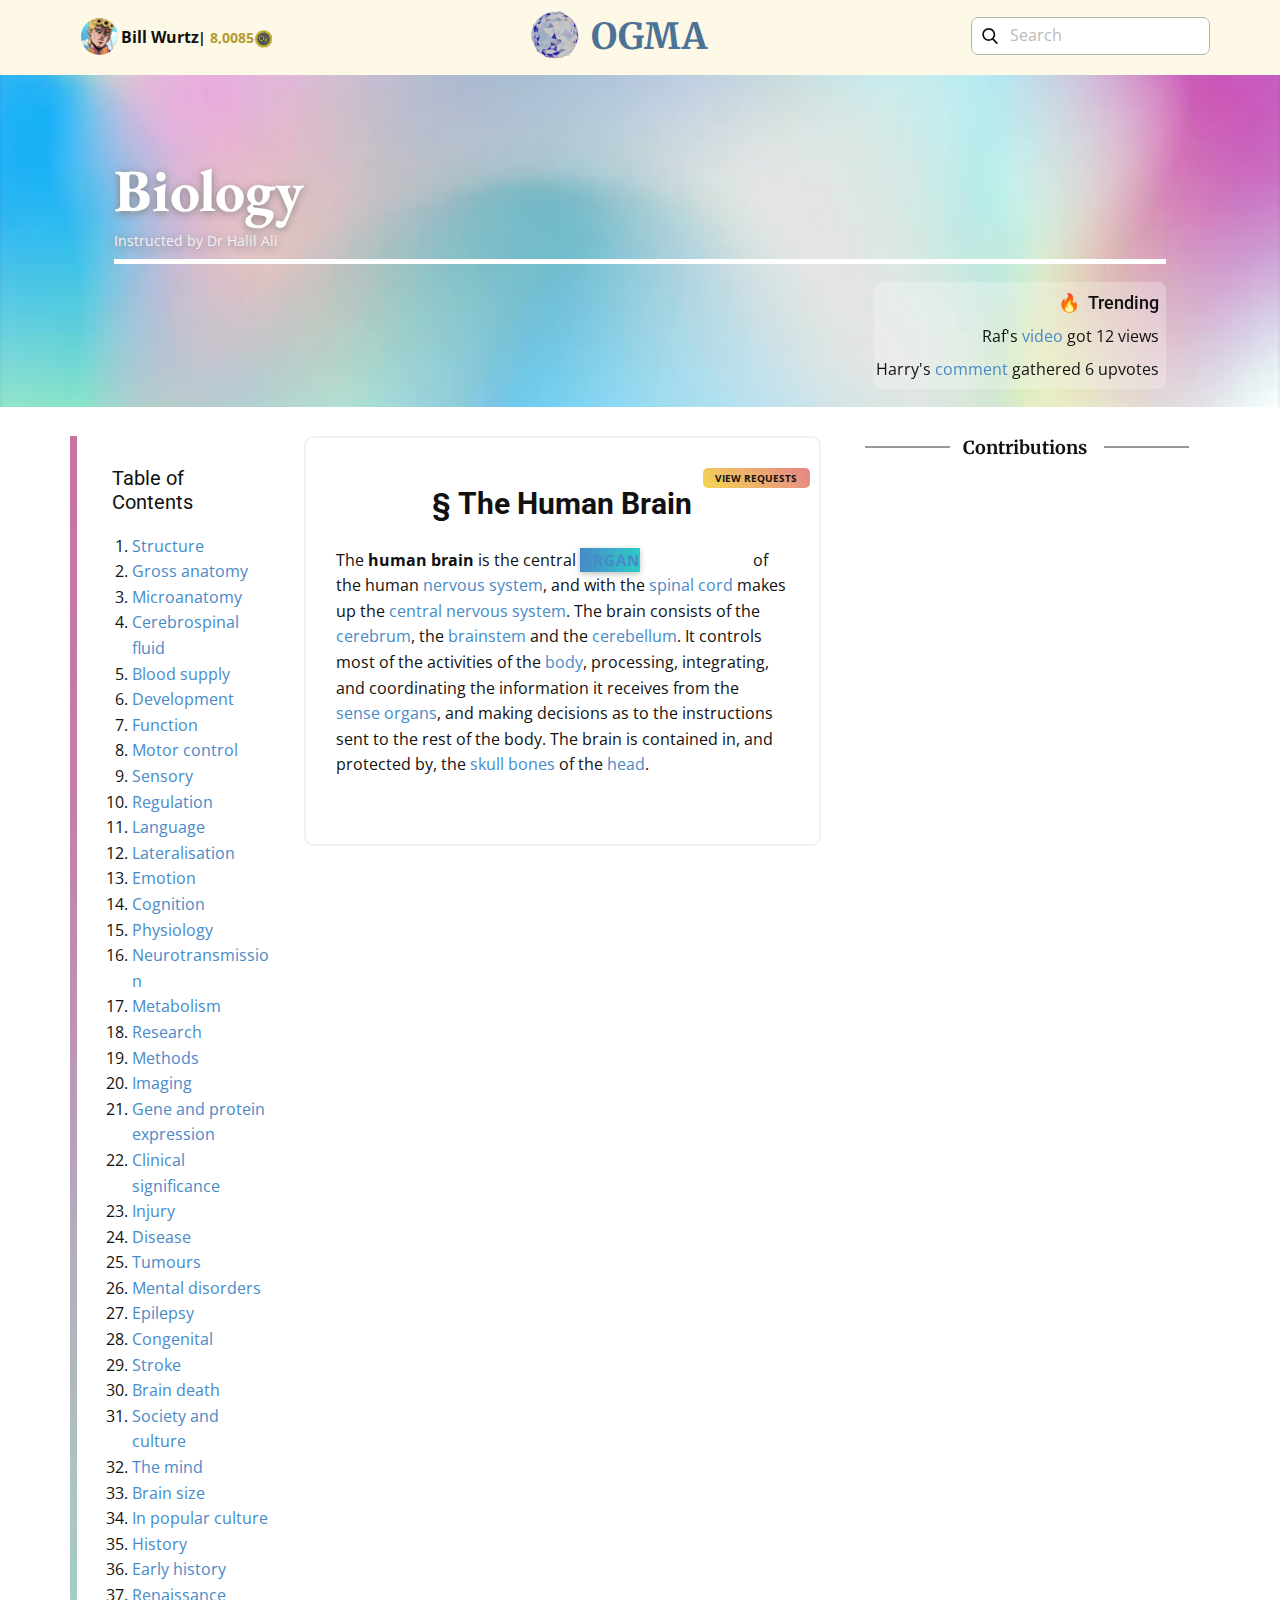
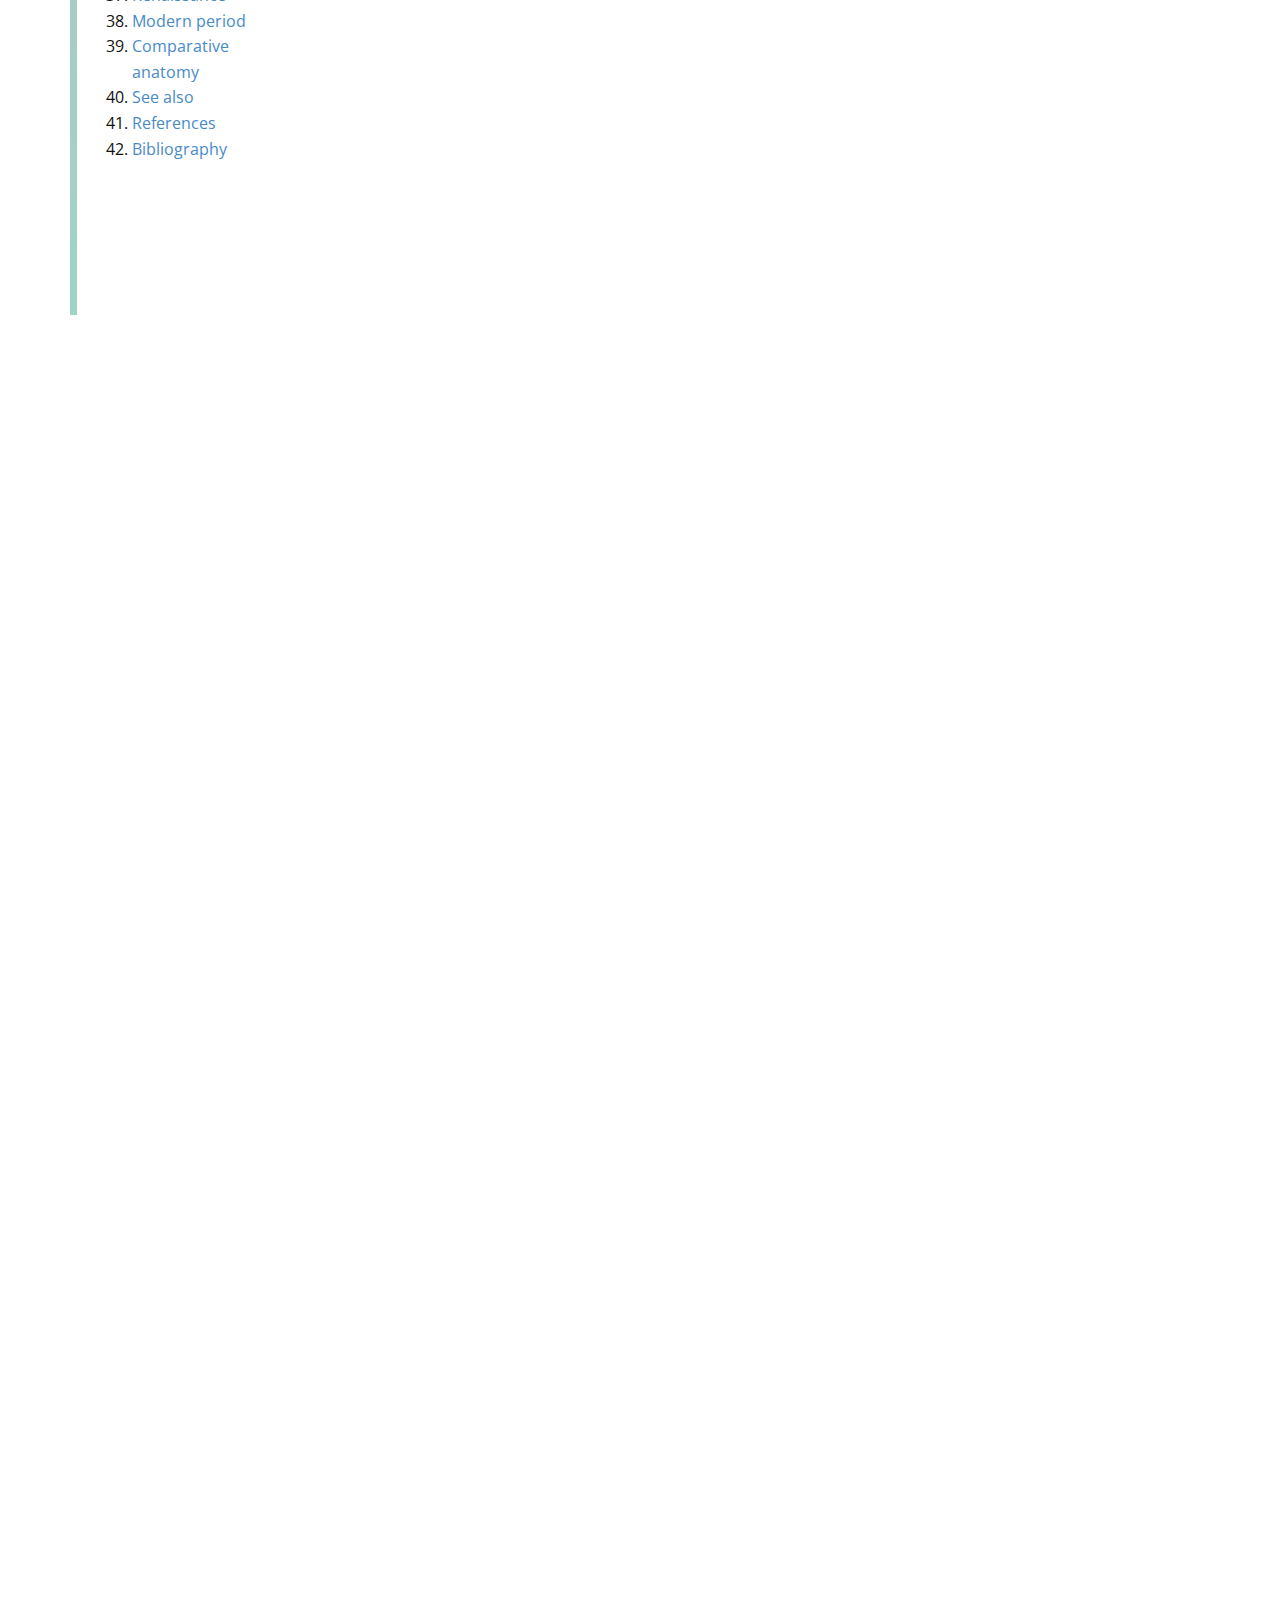
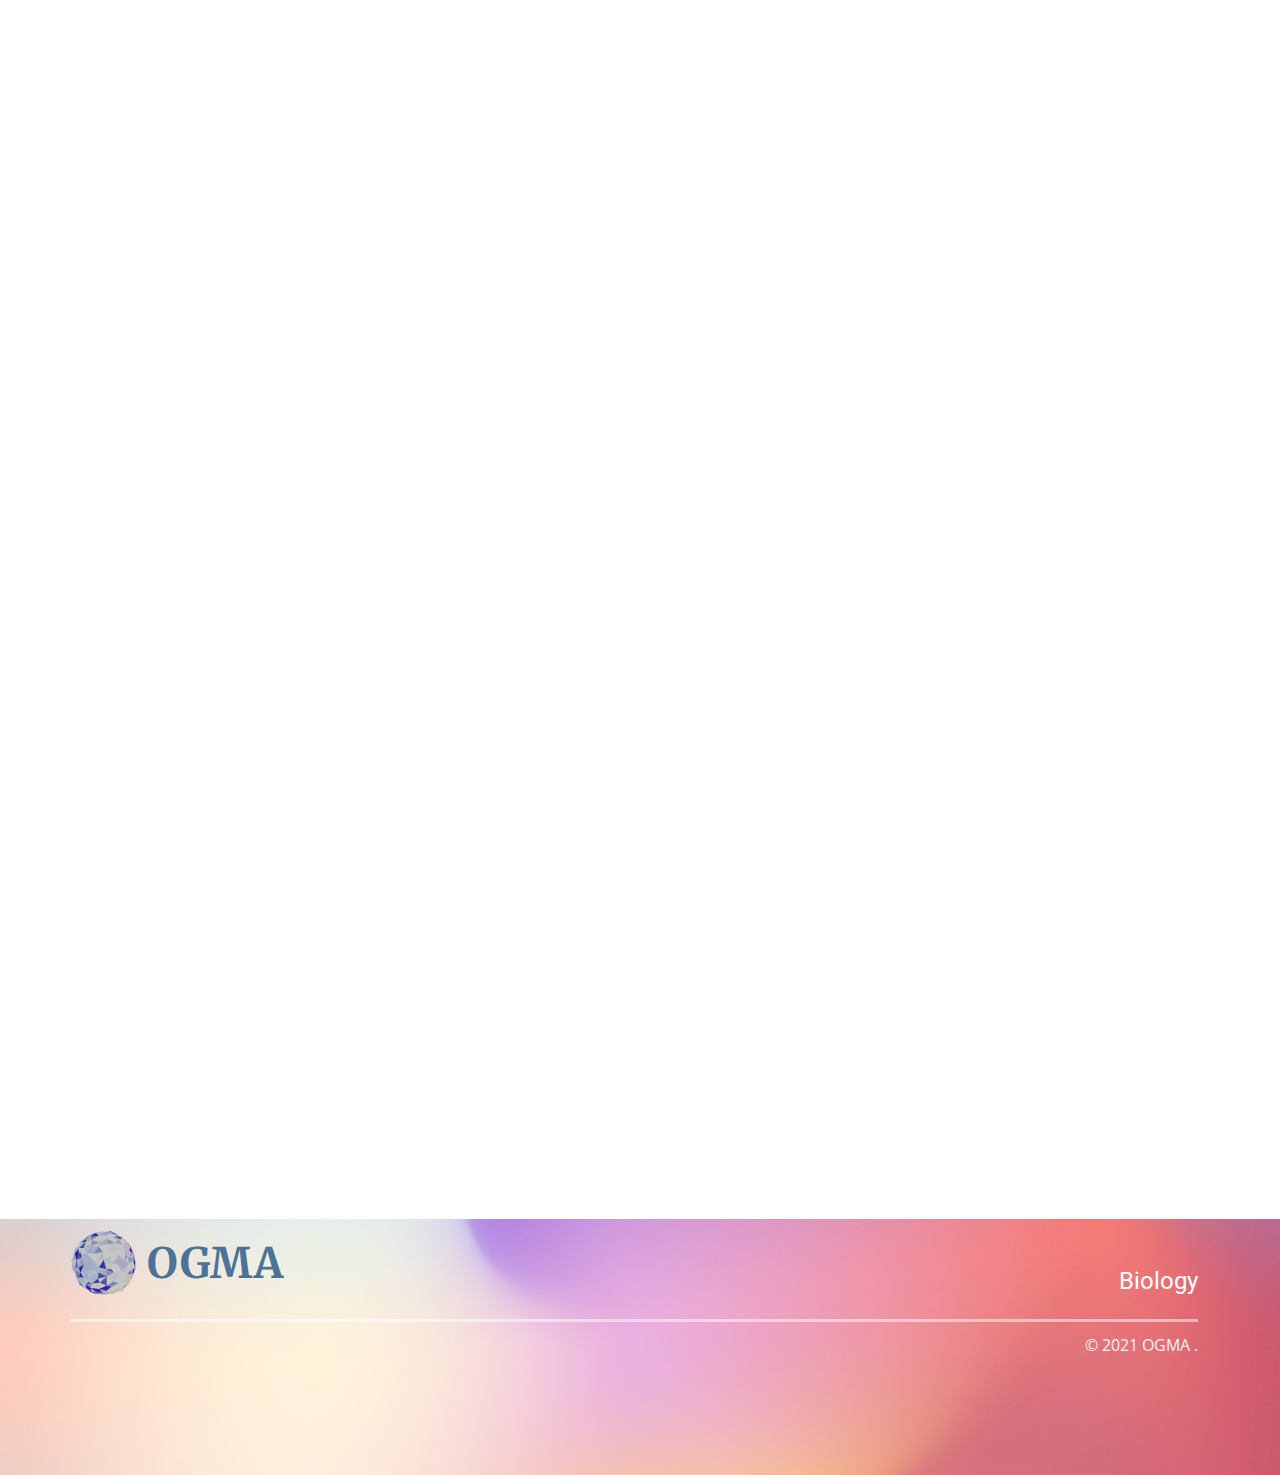
==== commit a2d26ef8: "added text editing" ====
--- a/src/Biology.html
+++ b/src/Biology.html
@@ -16,6 +16,20 @@
     <link id="u-page-google-font" rel="stylesheet" href="https://fonts.googleapis.com/css?family=Merriweather:300,300i,400,400i,700,700i,900,900i|EB+Garamond:400,400i,500,500i,600,600i,700,700i,800,800i">
     
     
+
+    <script>
+      function editText(id, newText) {
+        element = document.getElementById(id)
+        element.innerHTML = newText
+      }
+      function editBoth(id1, para1, id2, para2) {
+        editText(id1, para1)
+        editText(id2, para2)
+      }
+      function createComment() {
+        document.getElementById("commentDiv").appendChild('<div class="u-container-style u-custom-color-6 u-group u-radius-8 u-shape-round u-group-4" data-animation-name="fadeIn" data-animation-duration="1000" data-animation-delay="2750"><div class="u-container-layout u-container-layout-10"><p class="u-align-right u-text u-text-white u-text-11"><span class="u-text-palette-3-base"><span style="font-weight: 700;" class="u-text-white">Adrian</span><br></span>Wow, thats a coooool tip to help remember the lobes! Thanks Adrian.</p><img class="u-image u-image-default u-preserve-proportions u-image-15" src="images/comment1.png" alt="" data-image-width="270" data-image-height="270"><div class="u-rotation-parent u-rotation-parent-4"><img class="u-image u-image-default u-preserve-proportions u-rotate-180 u-image-16" src="images/thumbs1.png" alt="" data-image-width="270" data-image-height="270"></div><img class="u-image u-image-default u-preserve-proportions u-image-17" src="images/thumbs1.png" alt="" data-image-width="270" data-image-height="270"></div></div>')
+      }
+    </script>
     
     <script type="application/ld+json">{
 		"@context": "http://schema.org",
@@ -38,7 +52,7 @@
           </button>
           <input class="u-search-input u-text-grey-50 u-search-input-1" type="search" name="search" value="" placeholder="Search">
         </form>
-        <a href="Home.html" data-page-id="94916985" class="u-image u-logo u-image-1" data-image-width="400" data-image-height="400" title="Home">
+        <a href="https://nicepage.com/c/fashion-beauty-website-templates" class="u-image u-logo u-image-1" data-image-width="400" data-image-height="400">
           <img src="images/animated_logo.gif" class="u-logo-image u-logo-image-1">
         </a>
         <h1 class="u-custom-font u-font-merriweather u-headline u-hover-feature u-text u-text-palette-1-dark-1 u-title u-text-1">
@@ -271,12 +285,17 @@
                     <div class="u-layout-row">
                       <div class="u-align-left u-container-style u-layout-cell u-radius-9 u-shape-round u-size-35 u-white u-layout-cell-3" data-animation-name="fadeIn" data-animation-duration="750" data-animation-delay="750" data-animation-direction="">
                         <div class="u-border-2 u-border-grey-5 u-container-layout u-container-layout-3">
-                          <a href="https://nicepage.com/one-page-template" class="u-border-none u-btn u-btn-round u-button-style u-gradient u-none u-radius-5 u-text-body-alt-color u-text-hover-palette-2-base u-btn-1">View Requests</a>
-                          <a href="https://nicepage.com/website-mockup" class="u-btn u-btn-round u-button-style u-gradient u-none u-radius-4 u-text-body-alt-color u-btn-2"><span class="u-file-icon u-icon u-icon-1"><img src="images/edit.png" alt=""></span>&nbsp; 
-                          </a>
+
+
+                          <button class="u-border-none u-btn u-btn-round u-button-style u-gradient u-none u-radius-5 u-text-body-alt-color u-text-hover-palette-2-base u-btn-1" onclick='editText("firstParagraph", "The human brain is the central organ of the human nervous system. The brain and spinal cord make up the central nervous system. The brain consists of the:<br>    - cerebrum<br>    - brain stem<br>    - cerebellum<br>The Brain controls most of the activities in your body, processing and interpreting information received from the sense organs making decisions and instructing the rest of the body. The brain is contain in and protected by the skull bones in the head.")'>
+                          View Requests
+                          </button>
+
+
                           <h3 class="u-align-center u-text u-text-3"><b>§&nbsp;</b>The Human Brain
                           </h3>
-                          <p class="u-align-left u-text u-text-4"> The&nbsp;<b>human brain</b>&nbsp;is the central&nbsp;<a href="https://en.wikipedia.org/wiki/Organ_(anatomy)" class="mw-redirect u-active-none u-border-none u-btn u-button-style u-hover-none u-none u-text-palette-1-base u-btn-3" title="Organ (anatomy)">organ</a>&nbsp;of the human&nbsp;<a href="https://en.wikipedia.org/wiki/Nervous_system" title="Nervous system" class="u-active-none u-border-none u-btn u-button-style u-hover-none u-none u-text-palette-1-base u-btn-4">nervous system</a>, and with the&nbsp;<a href="https://en.wikipedia.org/wiki/Spinal_cord" title="Spinal cord" class="u-active-none u-border-none u-btn u-button-style u-hover-none u-none u-text-palette-1-base u-btn-5">spinal cord</a>&nbsp;makes up the&nbsp;<a href="https://en.wikipedia.org/wiki/Central_nervous_system" title="Central nervous system" class="u-active-none u-border-none u-btn u-button-style u-hover-none u-none u-text-palette-1-base u-btn-6">central nervous system</a>. The brain consists of the&nbsp;<a href="https://en.wikipedia.org/wiki/Cerebrum" title="Cerebrum" class="u-active-none u-border-none u-btn u-button-style u-hover-none u-none u-text-palette-1-base u-btn-7">cerebrum</a>, the&nbsp;<a href="https://en.wikipedia.org/wiki/Brainstem" title="Brainstem" class="u-active-none u-border-none u-btn u-button-style u-hover-none u-none u-text-palette-1-base u-btn-8">brainstem</a>&nbsp;and the&nbsp;<a href="https://en.wikipedia.org/wiki/Cerebellum" title="Cerebellum" class="u-active-none u-border-none u-btn u-button-style u-hover-none u-none u-text-palette-1-base u-btn-9">cerebellum</a>. It controls most of the activities of the&nbsp;<a href="https://en.wikipedia.org/wiki/Human_body" title="Human body" class="u-active-none u-border-none u-btn u-button-style u-hover-none u-none u-text-palette-1-base u-btn-10">body</a>, processing, integrating, and coordinating the information it receives from the&nbsp;<a href="https://en.wikipedia.org/wiki/Sensory_nervous_system" title="Sensory nervous system" class="u-active-none u-border-none u-btn u-button-style u-hover-none u-none u-text-palette-1-base u-btn-11">sense organs</a>, and making decisions as to the instructions sent to the rest of the body. The brain is contained in, and protected by, the&nbsp;<a href="https://en.wikipedia.org/wiki/Neurocranium" title="Neurocranium" class="u-active-none u-border-none u-btn u-button-style u-hover-none u-none u-text-palette-1-base u-btn-12">skull bones</a>&nbsp;of the&nbsp;<a href="https://en.wikipedia.org/wiki/Human_head" title="Human head" class="u-active-none u-border-none u-btn u-button-style u-hover-none u-none u-text-palette-1-base u-btn-13">head</a>.
+                          <p class="u-align-left u-text u-text-4", id="firstParagraph">
+                            The&nbsp;<b>human brain</b>&nbsp;is the central&nbsp;<a href="https://en.wikipedia.org/wiki/Organ_(anatomy)" class="mw-redirect u-active-none u-border-none u-btn u-button-style u-hover-none u-none u-text-palette-1-base u-btn-2" title="Organ (anatomy)">organ</a>&nbsp;of the human&nbsp;<a href="https://en.wikipedia.org/wiki/Nervous_system" title="Nervous system" class="u-active-none u-border-none u-btn u-button-style u-hover-none u-none u-text-palette-1-base u-btn-3">nervous system</a>, and with the&nbsp;<a href="https://en.wikipedia.org/wiki/Spinal_cord" title="Spinal cord" class="u-active-none u-border-none u-btn u-button-style u-hover-none u-none u-text-palette-1-base u-btn-4">spinal cord</a>&nbsp;makes up the&nbsp;<a href="https://en.wikipedia.org/wiki/Central_nervous_system" title="Central nervous system" class="u-active-none u-border-none u-btn u-button-style u-hover-none u-none u-text-palette-1-base u-btn-5">central nervous system</a>. The brain consists of the&nbsp;<a href="https://en.wikipedia.org/wiki/Cerebrum" title="Cerebrum" class="u-active-none u-border-none u-btn u-button-style u-hover-none u-none u-text-palette-1-base u-btn-6">cerebrum</a>, the&nbsp;<a href="https://en.wikipedia.org/wiki/Brainstem" title="Brainstem" class="u-active-none u-border-none u-btn u-button-style u-hover-none u-none u-text-palette-1-base u-btn-7">brainstem</a>&nbsp;and the&nbsp;<a href="https://en.wikipedia.org/wiki/Cerebellum" title="Cerebellum" class="u-active-none u-border-none u-btn u-button-style u-hover-none u-none u-text-palette-1-base u-btn-8">cerebellum</a>. It controls most of the activities of the&nbsp;<a href="https://en.wikipedia.org/wiki/Human_body" title="Human body" class="u-active-none u-border-none u-btn u-button-style u-hover-none u-none u-text-palette-1-base u-btn-9">body</a>, processing, integrating, and coordinating the information it receives from the&nbsp;<a href="https://en.wikipedia.org/wiki/Sensory_nervous_system" title="Sensory nervous system" class="u-active-none u-border-none u-btn u-button-style u-hover-none u-none u-text-palette-1-base u-btn-10">sense organs</a>, and making decisions as to the instructions sent to the rest of the body. The brain is contained in, and protected by, the&nbsp;<a href="https://en.wikipedia.org/wiki/Neurocranium" title="Neurocranium" class="u-active-none u-border-none u-btn u-button-style u-hover-none u-none u-text-palette-1-base u-btn-11">skull bones</a>&nbsp;of the&nbsp;<a href="https://en.wikipedia.org/wiki/Human_head" title="Human head" class="u-active-none u-border-none u-btn u-button-style u-hover-none u-none u-text-palette-1-base u-btn-12">head</a>.
                           </p>
                         </div>
                       </div>
@@ -294,21 +313,24 @@
                       <div class="u-align-left u-container-style u-layout-cell u-radius-9 u-shape-round u-size-35 u-white u-layout-cell-5" data-animation-name="fadeIn" data-animation-duration="750" data-animation-delay="1250">
                         <div class="u-border-2 u-border-grey-5 u-container-layout u-container-layout-5">
                           <h4 class="u-text u-text-6">Gross Anatomy</h4>
-                          <a href="https://nicepage.com/one-page-template" class="u-border-none u-btn u-btn-round u-button-style u-gradient u-none u-radius-5 u-text-body-alt-color u-text-hover-palette-2-base u-btn-14">View Requests</a>
-                          <a href="https://nicepage.com/website-mockup" class="u-btn u-btn-round u-button-style u-gradient u-none u-radius-4 u-text-body-alt-color u-btn-15"><span class="u-file-icon u-icon u-icon-2"><img src="images/edit.png" alt=""></span>&nbsp; 
-                          </a>
-                          <p class="u-text u-text-7"> The adult human <span class="u-text-custom-color-2" style="font-weight: 700;">brain weighs on average about 1.2–1.4&nbsp;kg (2.6–3.1&nbsp;lb) </span>which is about 2% of the total body weight,<a href="https://en.wikipedia.org/wiki/Human_brain#cite_note-CarpenterCh1-4" class="u-active-none u-border-none u-btn u-button-style u-hover-none u-none u-text-palette-1-base u-btn-16">[4]</a>
-                            <a href="https://en.wikipedia.org/wiki/Human_brain#cite_note-Bigos-5" class="u-active-none u-border-none u-btn u-button-style u-hover-none u-none u-text-palette-1-base u-btn-17">[5]</a>&nbsp;with a volume of around 1260&nbsp;<a href="https://en.wikipedia.org/wiki/Cubic_centimetre" title="Cubic centimetre" class="u-active-none u-border-none u-btn u-button-style u-hover-none u-none u-text-palette-1-base u-btn-18">cm3</a>&nbsp;in men and 1130&nbsp;cm3&nbsp;in women.&nbsp;There is substantial individual variation,<a href="https://en.wikipedia.org/wiki/Human_brain#cite_note-Cosgrove-6" class="u-active-none u-border-none u-btn u-button-style u-hover-none u-none u-text-palette-1-base u-btn-19">[6]</a>&nbsp;with the standard&nbsp;<a href="https://en.wikipedia.org/wiki/Reference_range" title="Reference range" class="u-active-none u-border-none u-btn u-button-style u-hover-none u-none u-text-palette-1-base u-btn-20">reference range</a>&nbsp;for men being 1,180–1,620&nbsp;g (2.60–3.57&nbsp;lb)<a href="https://en.wikipedia.org/wiki/Human_brain#cite_note-MolinaDiMaio2012-7" class="u-active-none u-border-none u-btn u-button-style u-hover-none u-none u-text-palette-1-base u-btn-21">[7]</a>&nbsp;and for women 1,030–1,400&nbsp;g (2.27–3.09&nbsp;lb).<a href="https://en.wikipedia.org/wiki/Human_brain#cite_note-MolinaDiMaio2015-8" class="u-active-none u-border-none u-btn u-button-style u-hover-none u-none u-text-palette-1-base u-btn-22">[8]</a>The&nbsp;<a href="https://en.wikipedia.org/wiki/Cerebrum" title="Cerebrum" class="u-active-none u-border-none u-btn u-button-style u-hover-none u-none u-text-palette-1-base u-btn-23">cerebrum</a>, consisting of the&nbsp;<a href="https://en.wikipedia.org/wiki/Cerebral_hemisphere" title="Cerebral hemisphere" class="u-active-none u-border-none u-btn u-button-style u-hover-none u-none u-text-palette-1-base u-btn-24">cerebral hemispheres</a>, forms the largest part of the brain and overlies the other brain structures.<a href="https://en.wikipedia.org/wiki/Human_brain#cite_note-FOOTNOTEGray's_Anatomy2008227%E2%80%939-9" class="u-active-none u-border-none u-btn u-button-style u-hover-none u-none u-text-palette-1-base u-btn-25">[9]</a>&nbsp;The outer region of the hemispheres, the&nbsp;<a href="https://en.wikipedia.org/wiki/Cerebral_cortex" title="Cerebral cortex" class="u-active-none u-border-none u-btn u-button-style u-hover-none u-none u-text-palette-1-base u-btn-26">cerebral cortex</a>, is&nbsp;<a href="https://en.wikipedia.org/wiki/Grey_matter" title="Grey matter" class="u-active-none u-border-none u-btn u-button-style u-hover-none u-none u-text-palette-1-base u-btn-27">grey matter</a>, consisting of&nbsp;<a href="https://en.wikipedia.org/wiki/Cerebral_cortex#Layers" title="Cerebral cortex" class="u-active-none u-border-none u-btn u-button-style u-hover-none u-none u-text-palette-1-base u-btn-28">cortical layers</a>&nbsp;of&nbsp;<a href="https://en.wikipedia.org/wiki/Neuron" title="Neuron" class="u-active-none u-border-none u-btn u-button-style u-hover-none u-none u-text-palette-1-base u-btn-29">neurons</a>.&nbsp;<br>
-                            <br>Each hemisphere is divided into four main&nbsp;<a href="https://en.wikipedia.org/wiki/Lobes_of_the_brain" title="Lobes of the brain" class="u-active-none u-border-none u-btn u-button-style u-hover-none u-none u-text-palette-1-base u-btn-30">lobes</a>&nbsp;– the&nbsp;<a href="https://en.wikipedia.org/wiki/Frontal_lobe" title="Frontal lobe" class="u-active-none u-border-none u-btn u-button-style u-hover-none u-none u-text-palette-1-base u-btn-31">frontal lobe</a>,&nbsp;<a href="https://en.wikipedia.org/wiki/Parietal_lobe" title="Parietal lobe" class="u-active-none u-border-none u-btn u-button-style u-hover-none u-none u-text-palette-1-base u-btn-32">parietal lobe</a>,&nbsp;<a href="https://en.wikipedia.org/wiki/Temporal_lobe" title="Temporal lobe" class="u-active-none u-border-none u-btn u-button-style u-hover-none u-none u-text-palette-1-base u-btn-33">temporal lobe</a>, and&nbsp;<a href="https://en.wikipedia.org/wiki/Occipital_lobe" title="Occipital lobe" class="u-active-none u-border-none u-btn u-button-style u-hover-none u-none u-text-palette-1-base u-btn-34">occipital lobe</a>.<a href="https://en.wikipedia.org/wiki/Human_brain#cite_note-FOOTNOTEGray's_Anatomy2008335%E2%80%937-10" class="u-active-none u-border-none u-btn u-button-style u-hover-none u-none u-text-palette-1-base u-btn-35">[10]</a>&nbsp;Three other lobes are included by some sources which are a&nbsp;<i>central lobe</i>, a&nbsp;<a href="https://en.wikipedia.org/wiki/Limbic_lobe" title="Limbic lobe" class="u-active-none u-border-none u-btn u-button-style u-hover-none u-none u-text-palette-1-base u-btn-36">limbic lobe</a>, and an&nbsp;<a href="https://en.wikipedia.org/wiki/Insular_cortex" title="Insular cortex" class="u-active-none u-border-none u-btn u-button-style u-hover-none u-none u-text-palette-1-base u-btn-37">insular lobe</a>.<a href="https://en.wikipedia.org/wiki/Human_brain#cite_note-Ribas-11" class="u-active-none u-border-none u-btn u-button-style u-hover-none u-none u-text-palette-1-base u-btn-38">[11]</a>&nbsp;The central lobe comprises the&nbsp;<a href="https://en.wikipedia.org/wiki/Precentral_gyrus" title="Precentral gyrus" class="u-active-none u-border-none u-btn u-button-style u-hover-none u-none u-text-palette-1-base u-btn-39">precentral gyrus</a>&nbsp;and the&nbsp;<a href="https://en.wikipedia.org/wiki/Postcentral_gyrus" title="Postcentral gyrus" class="u-active-none u-border-none u-btn u-button-style u-hover-none u-none u-text-palette-1-base u-btn-40">postcentral gyrus</a>&nbsp;and is included since it forms a distinct functional role.<a href="https://en.wikipedia.org/wiki/Human_brain#cite_note-Ribas-11" class="u-active-none u-border-none u-btn u-button-style u-hover-none u-none u-text-palette-1-base u-btn-41">[11]</a>
-                            <a href="https://en.wikipedia.org/wiki/Human_brain#cite_note-Frigeri-12" class="u-active-none u-border-none u-btn u-button-style u-hover-none u-none u-text-palette-1-base u-btn-42">[12]</a>The&nbsp;<a href="https://en.wikipedia.org/wiki/Brainstem" title="Brainstem" class="u-active-none u-border-none u-btn u-button-style u-hover-none u-none u-text-palette-1-base u-btn-43">brainstem</a>, resembling a stalk, attaches to and leaves the cerebrum at the start of the&nbsp;<a href="https://en.wikipedia.org/wiki/Midbrain" title="Midbrain" class="u-active-none u-border-none u-btn u-button-style u-hover-none u-none u-text-palette-1-base u-btn-44">midbrain</a>&nbsp;area. <b>
-                              <span class="u-text-custom-color-6">The brainstem includes the midbrain, the&nbsp;<a href="https://en.wikipedia.org/wiki/Pons" title="Pons" class="u-active-none u-border-none u-btn u-button-style u-hover-none u-none u-text-palette-1-base u-btn-45">pons</a>, and the&nbsp;<a href="https://en.wikipedia.org/wiki/Medulla_oblongata" title="Medulla oblongata" class="u-active-none u-border-none u-btn u-button-style u-hover-none u-none u-text-palette-1-base u-btn-46">medulla oblongata</a>. Behind the brainstem is the&nbsp;<a href="https://en.wikipedia.org/wiki/Cerebellum" title="Cerebellum" class="u-active-none u-border-none u-btn u-button-style u-hover-none u-none u-text-palette-1-base u-btn-47">cerebellum</a>
-                              </span>&nbsp;</b>(<a href="https://en.wikipedia.org/wiki/Latin_language" class="mw-redirect u-active-none u-border-none u-btn u-button-style u-hover-none u-none u-text-palette-1-base u-btn-48" title="Latin language">Latin</a>:&nbsp;<i>little brain</i>).<a href="https://en.wikipedia.org/wiki/Human_brain#cite_note-FOOTNOTEGray's_Anatomy2008227%E2%80%939-9" class="u-active-none u-border-none u-btn u-button-style u-hover-none u-none u-text-palette-1-base u-btn-49">[9]</a>
+
+                          <button class="u-border-none u-btn u-btn-round u-button-style u-gradient u-none u-radius-5 u-text-body-alt-color u-text-hover-palette-2-base u-btn-13" onclick='editText("secondParagraph", "The average adult brain weights approximately 1.2-1.4kg, which is about 2% of the total body weight. The average volume for an adult male brain is 1260 cm3 and 1130 cm3 for a female. There is a substantial variance  in size between individuals with the standard reference range, male brains ranging from 1180- 1620 g, female brains ranging from 1030-1400 g. The largest part of the brain is the Cerebrum and consists of the cerebral hemispheres and sits on top of the other brain structures. The outer region of the hemispheres is the cerebral cortex, made of grey matter consisting of cortical layers of neurons.<br>Each hemisphere is divided into 4 main lobes;<br>- frontal lobe<br>- parietal lobe<br>- temporal lob<br>- occidental lobe<br>There are three other lobes which some sources include which are the central lobe, a limbic lobe and an insular lobe.<br>The central lobe - comprises of the precentral gyrus and the postcentral gyrus and is included as it forms a distinct functional role (that centers around auditory stimuli, memory, and emotion)- Medical news today.<br>The brain stem- resembling a stalk, attaches to and leaves the cerebrum at the start of the midbrain area. The brain stem includes the midbrain, the pons, and the medulla oblongata. Behind the brainstem is the cerebellum.")'>
+                          View Requests
+                        </button>
+
+                          <p class="u-text u-text-7" id="secondParagraph"> 
+                            The adult human <span class="u-text-custom-color-2" style="font-weight: 700;">brain weighs on average about 1.2–1.4&nbsp;kg (2.6–3.1&nbsp;lb) </span>which is about 2% of the total body weight,<a href="https://en.wikipedia.org/wiki/Human_brain#cite_note-CarpenterCh1-4" class="u-active-none u-border-none u-btn u-button-style u-hover-none u-none u-text-palette-1-base u-btn-14">[4]</a>
+                            <a href="https://en.wikipedia.org/wiki/Human_brain#cite_note-Bigos-5" class="u-active-none u-border-none u-btn u-button-style u-hover-none u-none u-text-palette-1-base u-btn-15">[5]</a>&nbsp;with a volume of around 1260&nbsp;<a href="https://en.wikipedia.org/wiki/Cubic_centimetre" title="Cubic centimetre" class="u-active-none u-border-none u-btn u-button-style u-hover-none u-none u-text-palette-1-base u-btn-16">cm3</a>&nbsp;in men and 1130&nbsp;cm3&nbsp;in women.&nbsp;There is substantial individual variation,<a href="https://en.wikipedia.org/wiki/Human_brain#cite_note-Cosgrove-6" class="u-active-none u-border-none u-btn u-button-style u-hover-none u-none u-text-palette-1-base u-btn-17">[6]</a>&nbsp;with the standard&nbsp;<a href="https://en.wikipedia.org/wiki/Reference_range" title="Reference range" class="u-active-none u-border-none u-btn u-button-style u-hover-none u-none u-text-palette-1-base u-btn-18">reference range</a>&nbsp;for men being 1,180–1,620&nbsp;g (2.60–3.57&nbsp;lb)<a href="https://en.wikipedia.org/wiki/Human_brain#cite_note-MolinaDiMaio2012-7" class="u-active-none u-border-none u-btn u-button-style u-hover-none u-none u-text-palette-1-base u-btn-19">[7]</a>&nbsp;and for women 1,030–1,400&nbsp;g (2.27–3.09&nbsp;lb).<a href="https://en.wikipedia.org/wiki/Human_brain#cite_note-MolinaDiMaio2015-8" class="u-active-none u-border-none u-btn u-button-style u-hover-none u-none u-text-palette-1-base u-btn-20">[8]</a>The&nbsp;<a href="https://en.wikipedia.org/wiki/Cerebrum" title="Cerebrum" class="u-active-none u-border-none u-btn u-button-style u-hover-none u-none u-text-palette-1-base u-btn-21">cerebrum</a>, consisting of the&nbsp;<a href="https://en.wikipedia.org/wiki/Cerebral_hemisphere" title="Cerebral hemisphere" class="u-active-none u-border-none u-btn u-button-style u-hover-none u-none u-text-palette-1-base u-btn-22">cerebral hemispheres</a>, forms the largest part of the brain and overlies the other brain structures.<a href="https://en.wikipedia.org/wiki/Human_brain#cite_note-FOOTNOTEGray's_Anatomy2008227%E2%80%939-9" class="u-active-none u-border-none u-btn u-button-style u-hover-none u-none u-text-palette-1-base u-btn-23">[9]</a>&nbsp;The outer region of the hemispheres, the&nbsp;<a href="https://en.wikipedia.org/wiki/Cerebral_cortex" title="Cerebral cortex" class="u-active-none u-border-none u-btn u-button-style u-hover-none u-none u-text-palette-1-base u-btn-24">cerebral cortex</a>, is&nbsp;<a href="https://en.wikipedia.org/wiki/Grey_matter" title="Grey matter" class="u-active-none u-border-none u-btn u-button-style u-hover-none u-none u-text-palette-1-base u-btn-25">grey matter</a>, consisting of&nbsp;<a href="https://en.wikipedia.org/wiki/Cerebral_cortex#Layers" title="Cerebral cortex" class="u-active-none u-border-none u-btn u-button-style u-hover-none u-none u-text-palette-1-base u-btn-26">cortical layers</a>&nbsp;of&nbsp;<a href="https://en.wikipedia.org/wiki/Neuron" title="Neuron" class="u-active-none u-border-none u-btn u-button-style u-hover-none u-none u-text-palette-1-base u-btn-27">neurons</a>.&nbsp;<br>
+                            <br>Each hemisphere is divided into four main&nbsp;<a href="https://en.wikipedia.org/wiki/Lobes_of_the_brain" title="Lobes of the brain" class="u-active-none u-border-none u-btn u-button-style u-hover-none u-none u-text-palette-1-base u-btn-28">lobes</a>&nbsp;– the&nbsp;<a href="https://en.wikipedia.org/wiki/Frontal_lobe" title="Frontal lobe" class="u-active-none u-border-none u-btn u-button-style u-hover-none u-none u-text-palette-1-base u-btn-29">frontal lobe</a>,&nbsp;<a href="https://en.wikipedia.org/wiki/Parietal_lobe" title="Parietal lobe" class="u-active-none u-border-none u-btn u-button-style u-hover-none u-none u-text-palette-1-base u-btn-30">parietal lobe</a>,&nbsp;<a href="https://en.wikipedia.org/wiki/Temporal_lobe" title="Temporal lobe" class="u-active-none u-border-none u-btn u-button-style u-hover-none u-none u-text-palette-1-base u-btn-31">temporal lobe</a>, and&nbsp;<a href="https://en.wikipedia.org/wiki/Occipital_lobe" title="Occipital lobe" class="u-active-none u-border-none u-btn u-button-style u-hover-none u-none u-text-palette-1-base u-btn-32">occipital lobe</a>.<a href="https://en.wikipedia.org/wiki/Human_brain#cite_note-FOOTNOTEGray's_Anatomy2008335%E2%80%937-10" class="u-active-none u-border-none u-btn u-button-style u-hover-none u-none u-text-palette-1-base u-btn-33">[10]</a>&nbsp;Three other lobes are included by some sources which are a&nbsp;<i>central lobe</i>, a&nbsp;<a href="https://en.wikipedia.org/wiki/Limbic_lobe" title="Limbic lobe" class="u-active-none u-border-none u-btn u-button-style u-hover-none u-none u-text-palette-1-base u-btn-34">limbic lobe</a>, and an&nbsp;<a href="https://en.wikipedia.org/wiki/Insular_cortex" title="Insular cortex" class="u-active-none u-border-none u-btn u-button-style u-hover-none u-none u-text-palette-1-base u-btn-35">insular lobe</a>.<a href="https://en.wikipedia.org/wiki/Human_brain#cite_note-Ribas-11" class="u-active-none u-border-none u-btn u-button-style u-hover-none u-none u-text-palette-1-base u-btn-36">[11]</a>&nbsp;The central lobe comprises the&nbsp;<a href="https://en.wikipedia.org/wiki/Precentral_gyrus" title="Precentral gyrus" class="u-active-none u-border-none u-btn u-button-style u-hover-none u-none u-text-palette-1-base u-btn-37">precentral gyrus</a>&nbsp;and the&nbsp;<a href="https://en.wikipedia.org/wiki/Postcentral_gyrus" title="Postcentral gyrus" class="u-active-none u-border-none u-btn u-button-style u-hover-none u-none u-text-palette-1-base u-btn-38">postcentral gyrus</a>&nbsp;and is included since it forms a distinct functional role.<a href="https://en.wikipedia.org/wiki/Human_brain#cite_note-Ribas-11" class="u-active-none u-border-none u-btn u-button-style u-hover-none u-none u-text-palette-1-base u-btn-39">[11]</a>
+                            <a href="https://en.wikipedia.org/wiki/Human_brain#cite_note-Frigeri-12" class="u-active-none u-border-none u-btn u-button-style u-hover-none u-none u-text-palette-1-base u-btn-40">[12]</a>The&nbsp;<a href="https://en.wikipedia.org/wiki/Brainstem" title="Brainstem" class="u-active-none u-border-none u-btn u-button-style u-hover-none u-none u-text-palette-1-base u-btn-41">brainstem</a>, resembling a stalk, attaches to and leaves the cerebrum at the start of the&nbsp;<a href="https://en.wikipedia.org/wiki/Midbrain" title="Midbrain" class="u-active-none u-border-none u-btn u-button-style u-hover-none u-none u-text-palette-1-base u-btn-42">midbrain</a>&nbsp;area. <b>
+                              <span class="u-text-custom-color-6">The brainstem includes the midbrain, the&nbsp;<a href="https://en.wikipedia.org/wiki/Pons" title="Pons" class="u-active-none u-border-none u-btn u-button-style u-hover-none u-none u-text-palette-1-base u-btn-43">pons</a>, and the&nbsp;<a href="https://en.wikipedia.org/wiki/Medulla_oblongata" title="Medulla oblongata" class="u-active-none u-border-none u-btn u-button-style u-hover-none u-none u-text-palette-1-base u-btn-44">medulla oblongata</a>. Behind the brainstem is the&nbsp;<a href="https://en.wikipedia.org/wiki/Cerebellum" title="Cerebellum" class="u-active-none u-border-none u-btn u-button-style u-hover-none u-none u-text-palette-1-base u-btn-45">cerebellum</a>
+                              </span>&nbsp;</b>(<a href="https://en.wikipedia.org/wiki/Latin_language" class="mw-redirect u-active-none u-border-none u-btn u-button-style u-hover-none u-none u-text-palette-1-base u-btn-46" title="Latin language">Latin</a>:&nbsp;<i>little brain</i>).<a href="https://en.wikipedia.org/wiki/Human_brain#cite_note-FOOTNOTEGray's_Anatomy2008227%E2%80%939-9" class="u-active-none u-border-none u-btn u-button-style u-hover-none u-none u-text-palette-1-base u-btn-47">[9]</a>
                           </p>
                           <img class="u-image u-image-round u-radius-10 u-image-2" src="images/Cerebral_lobes.png" alt="" data-image-width="458" data-image-height="535">
                         </div>
                       </div>
                       <div class="u-align-left u-container-style u-layout-cell u-right-cell u-shape-rectangle u-size-25 u-layout-cell-6">
-                        <div class="u-container-layout u-container-layout-6">
+                        <div class="u-container-layout u-container-layout-6" id="commentDiv">
                           <div class="u-container-style u-group u-image u-radius-8 u-shape-round u-image-3" data-image-width="1000" data-image-height="563" data-animation-name="fadeIn" data-animation-duration="1000" data-animation-delay="2000" data-animation-direction="">
                             <div class="u-container-layout u-container-layout-7">
                               <p class="u-text u-text-white u-text-8">
@@ -360,15 +382,21 @@
                                 <span class="u-text-palette-3-base">
                                   <span style="font-weight: 700;" class="u-text-white">Adrian</span>
                                   <br>
-                                </span> "So to remember the lobes of the brain, I remember 'Freud Tore his Pants Off' for Frontal, Temporal, Parietal, Occiptal lobes.
+                                </span> 
+                                So to remember the lobes of the brain, I remember 'Freud Tore his Pants Off' for Frontal, Temporal, Parietal, Occiptal lobes.
                               </p>
-                              <img class="u-image u-image-default u-preserve-proportions u-image-15" src="images/comment1.png" alt="" data-image-width="270" data-image-height="270">
+                              <img class="u-image u-image-default u-preserve-proportions u-image-15" src="images/comment1.png" alt="" data-image-width="270" data-image-height="270" onclick="createComment()">
                               <div class="u-rotation-parent u-rotation-parent-4">
                                 <img class="u-image u-image-default u-preserve-proportions u-rotate-180 u-image-16" src="images/thumbs1.png" alt="" data-image-width="270" data-image-height="270">
                               </div>
                               <img class="u-image u-image-default u-preserve-proportions u-image-17" src="images/thumbs1.png" alt="" data-image-width="270" data-image-height="270">
                             </div>
                           </div>
+                          
+                          
+
+
+
                         </div>
                       </div>
                     </div>
@@ -387,21 +415,25 @@
               <div class="u-container-style u-layout-cell u-radius-9 u-shape-round u-size-28 u-white u-layout-cell-8" data-animation-name="fadeIn" data-animation-duration="750" data-animation-delay="1750" data-animation-direction="">
                 <div class="u-border-2 u-border-grey-5 u-container-layout u-container-layout-12">
                   <h4 class="u-text u-text-default u-text-12"> Neurotransmission</h4>
-                  <a href="https://nicepage.com/one-page-template" class="u-border-none u-btn u-btn-round u-button-style u-gradient u-none u-radius-5 u-text-body-alt-color u-text-hover-palette-2-base u-btn-50">View Requests</a>
-                  <a href="https://nicepage.com/website-mockup" class="u-btn u-btn-round u-button-style u-gradient u-none u-radius-4 u-text-body-alt-color u-btn-51"><span class="u-file-icon u-icon u-icon-3"><img src="images/edit.png" alt=""></span>&nbsp; 
-                  </a>
-                  <p class="u-text u-text-13"> Brain activity is made possible by the interconnections of&nbsp;<a href="https://en.wikipedia.org/wiki/Neuron" title="Neuron" class="u-active-none u-border-none u-btn u-button-style u-hover-none u-none u-text-palette-1-base u-btn-52">neurons</a>&nbsp;that are linked together to reach their targets.<a href="https://en.wikipedia.org/wiki/Human_brain#cite_note-FOOTNOTEPocock200668-126" class="u-active-none u-border-none u-btn u-button-style u-hover-none u-none u-text-palette-1-base u-btn-53">[125]</a>&nbsp;A neuron consists of a&nbsp;<a href="https://en.wikipedia.org/wiki/Soma_(biology)" title="Soma (biology)" class="u-active-none u-border-none u-btn u-button-style u-hover-none u-none u-text-palette-1-base u-btn-54">cell body</a>,&nbsp;<a href="https://en.wikipedia.org/wiki/Axon" title="Axon" class="u-active-none u-border-none u-btn u-button-style u-hover-none u-none u-text-palette-1-base u-btn-55">axon</a>, and&nbsp;<a href="https://en.wikipedia.org/wiki/Dendrite" title="Dendrite" class="u-active-none u-border-none u-btn u-button-style u-hover-none u-none u-text-palette-1-base u-btn-56">dendrites</a>. Dendrites are often extensive branches that receive information in the form of signals from the axon terminals of other neurons.&nbsp;<br>
-                    <br>The signals received may cause the neuron to initiate an&nbsp;<a href="https://en.wikipedia.org/wiki/Action_potential" title="Action potential" class="u-active-none u-border-none u-btn u-button-style u-hover-none u-none u-text-palette-1-base u-btn-57">action potential</a>&nbsp;(an electrochemical signal or nerve impulse) which is sent along its axon to the axon terminal, to connect with the dendrites or with the cell body of another neuron. An action potential is initiated at the&nbsp;<a href="https://en.wikipedia.org/wiki/Axon#Initial_segment" title="Axon" class="u-active-none u-border-none u-btn u-button-style u-hover-none u-none u-text-palette-1-base u-btn-58">initial segment</a>&nbsp;of an axon, which contains a specialized complex of proteins.<a href="https://en.wikipedia.org/wiki/Human_brain#cite_note-127" class="u-active-none u-border-none u-btn u-button-style u-hover-none u-none u-text-palette-1-base u-btn-59">[126]</a>&nbsp;<br>
-                    <br>When an action potential, reaches the axon terminal it triggers the release of a&nbsp;<a href="https://en.wikipedia.org/wiki/Neurotransmitter" title="Neurotransmitter" class="u-active-none u-border-none u-btn u-button-style u-hover-none u-none u-text-palette-1-base u-btn-60">neurotransmitter</a>&nbsp;at a&nbsp;<a href="https://en.wikipedia.org/wiki/Synapse" title="Synapse" class="u-active-none u-border-none u-btn u-button-style u-hover-none u-none u-text-palette-1-base u-btn-61">synapse</a>&nbsp;that propagates a signal that acts on the target cell.<a href="https://en.wikipedia.org/wiki/Human_brain#cite_note-FOOTNOTEPocock200670%E2%80%9374-128" class="u-active-none u-border-none u-btn u-button-style u-hover-none u-none u-text-palette-1-base u-btn-62">[127]</a>&nbsp;These chemical neurotransmitters include&nbsp;<a href="https://en.wikipedia.org/wiki/Dopamine" title="Dopamine" class="u-active-none u-border-none u-btn u-button-style u-hover-none u-none u-text-palette-1-base u-btn-63">dopamine</a>,&nbsp;<a href="https://en.wikipedia.org/wiki/Serotonin" title="Serotonin" class="u-active-none u-border-none u-btn u-button-style u-hover-none u-none u-text-palette-1-base u-btn-64">serotonin</a>,&nbsp;<a href="https://en.wikipedia.org/wiki/Gamma-Aminobutyric_acid" title="Gamma-Aminobutyric acid" class="u-active-none u-border-none u-btn u-button-style u-hover-none u-none u-text-palette-1-base u-btn-65">GABA</a>,&nbsp;<a href="https://en.wikipedia.org/wiki/Glutamate_(neurotransmitter)" title="Glutamate (neurotransmitter)" class="u-active-none u-border-none u-btn u-button-style u-hover-none u-none u-text-palette-1-base u-btn-66">glutamate</a>, and&nbsp;<a href="https://en.wikipedia.org/wiki/Acetylcholine" title="Acetylcholine" class="u-active-none u-border-none u-btn u-button-style u-hover-none u-none u-text-palette-1-base u-btn-67">acetylcholine</a>.<a href="https://en.wikipedia.org/wiki/Human_brain#cite_note-NIMH2017-129" class="u-active-none u-border-none u-btn u-button-style u-hover-none u-none u-text-palette-1-base u-btn-68">[128]</a>&nbsp;GABA is the major inhibitory neurotransmitter in the brain, and glutamate is the major excitatory neurotransmitter.<a href="https://en.wikipedia.org/wiki/Human_brain#cite_note-130" class="u-active-none u-border-none u-btn u-button-style u-hover-none u-none u-text-palette-1-base u-btn-69">[129]</a>&nbsp;Neurons link at synapses to form&nbsp;<a href="https://en.wikipedia.org/wiki/Neural_pathway" title="Neural pathway" class="u-active-none u-border-none u-btn u-button-style u-hover-none u-none u-text-palette-1-base u-btn-70">neural pathways</a>,&nbsp;<a href="https://en.wikipedia.org/wiki/Neural_circuit" title="Neural circuit" class="u-active-none u-border-none u-btn u-button-style u-hover-none u-none u-text-palette-1-base u-btn-71">neural circuits</a>, and large elaborate&nbsp;<a href="https://en.wikipedia.org/wiki/Large_scale_brain_networks" class="mw-redirect u-active-none u-border-none u-btn u-button-style u-hover-none u-none u-text-palette-1-base u-btn-72" title="Large scale brain networks">network systems</a>&nbsp;such as the&nbsp;<a href="https://en.wikipedia.org/wiki/Salience_network" title="Salience network" class="u-active-none u-border-none u-btn u-button-style u-hover-none u-none u-text-palette-1-base u-btn-73">salience network</a>&nbsp;and the&nbsp;<a href="https://en.wikipedia.org/wiki/Default_mode_network" title="Default mode network" class="u-active-none u-border-none u-btn u-button-style u-hover-none u-none u-text-palette-1-base u-btn-74">default mode network</a>, and the activity between them is driven by the process of&nbsp;<a href="https://en.wikipedia.org/wiki/Neurotransmission" title="Neurotransmission" class="u-active-none u-border-none u-btn u-button-style u-hover-none u-none u-text-palette-1-base u-btn-75">neurotransmission</a>.
+                  <button class="u-border-none u-btn u-btn-round u-button-style u-gradient u-none u-radius-5 u-text-body-alt-color u-text-hover-palette-2-base u-btn-48" 
+                  
+                  onclick='editBoth("thirdParagraph", "A neurotransmitter is a chemical messenger that carries, boosts, and balances signals between neurons (also known as nerve cells) and target cells throughout the body. These target cells may be in glands, muscles, or other neurons.Billions of neurotransmitter molecules work constantly to keep our brains functioning, managing everything from our breathing to our heartbeat to our learning and concentration levels. They can also affect a variety of psychological functions such as fear, mood, pleasure, and joy.", "forthParagraph", "The cerebrum is the largest part of the brain. It is in the front part of the brain. It contains about 15 billion cells, and is the latest brain structure to have evolved. The cerebrum takes in data from sight and other sense organs, and makes sense of it (interprets it). It controls consciousness and action (voluntary muscular activity). It plans, thinks, judges, and organises speech and information. These are the so-called higher mental functions.The cerebrum is divided into two cerebral hemispheres. These two cerebral hemispheres are connected by three bands of nerve fibres, or commissures, which connect the two halves. The outer layers of the cerebrum are made up of the grey matter, and is called the cerebral cortex. The inner layers are made up of the white matter (nerve fibres), and the basal ganglia. In the cerebrum, there are specific regions for each kind of stimulus and its response. For example, occipital lobe is the region for visual reception, temporal lobe for auditory reception, and parietal lobe for touch, smell, temperature and conscious association. The frontal lobe takes action, based on sensory input and other factors.")'>
+                    View Requests
+                  </button>
+                  
+                  <p class="u-text u-text-13" id="thirdParagraph"> 
+                    Brain activity is made possible by the interconnections of&nbsp;<a href="https://en.wikipedia.org/wiki/Neuron" title="Neuron" class="u-active-none u-border-none u-btn u-button-style u-hover-none u-none u-text-palette-1-base u-btn-49">neurons</a>&nbsp;that are linked together to reach their targets.<a href="https://en.wikipedia.org/wiki/Human_brain#cite_note-FOOTNOTEPocock200668-126" class="u-active-none u-border-none u-btn u-button-style u-hover-none u-none u-text-palette-1-base u-btn-50">[125]</a>&nbsp;A neuron consists of a&nbsp;<a href="https://en.wikipedia.org/wiki/Soma_(biology)" title="Soma (biology)" class="u-active-none u-border-none u-btn u-button-style u-hover-none u-none u-text-palette-1-base u-btn-51">cell body</a>,&nbsp;<a href="https://en.wikipedia.org/wiki/Axon" title="Axon" class="u-active-none u-border-none u-btn u-button-style u-hover-none u-none u-text-palette-1-base u-btn-52">axon</a>, and&nbsp;<a href="https://en.wikipedia.org/wiki/Dendrite" title="Dendrite" class="u-active-none u-border-none u-btn u-button-style u-hover-none u-none u-text-palette-1-base u-btn-53">dendrites</a>. Dendrites are often extensive branches that receive information in the form of signals from the axon terminals of other neurons.&nbsp;<br>
+                    <br>The signals received may cause the neuron to initiate an&nbsp;<a href="https://en.wikipedia.org/wiki/Action_potential" title="Action potential" class="u-active-none u-border-none u-btn u-button-style u-hover-none u-none u-text-palette-1-base u-btn-54">action potential</a>&nbsp;(an electrochemical signal or nerve impulse) which is sent along its axon to the axon terminal, to connect with the dendrites or with the cell body of another neuron. An action potential is initiated at the&nbsp;<a href="https://en.wikipedia.org/wiki/Axon#Initial_segment" title="Axon" class="u-active-none u-border-none u-btn u-button-style u-hover-none u-none u-text-palette-1-base u-btn-55">initial segment</a>&nbsp;of an axon, which contains a specialized complex of proteins.<a href="https://en.wikipedia.org/wiki/Human_brain#cite_note-127" class="u-active-none u-border-none u-btn u-button-style u-hover-none u-none u-text-palette-1-base u-btn-56">[126]</a>&nbsp;<br>
+                    <br>When an action potential, reaches the axon terminal it triggers the release of a&nbsp;<a href="https://en.wikipedia.org/wiki/Neurotransmitter" title="Neurotransmitter" class="u-active-none u-border-none u-btn u-button-style u-hover-none u-none u-text-palette-1-base u-btn-57">neurotransmitter</a>&nbsp;at a&nbsp;<a href="https://en.wikipedia.org/wiki/Synapse" title="Synapse" class="u-active-none u-border-none u-btn u-button-style u-hover-none u-none u-text-palette-1-base u-btn-58">synapse</a>&nbsp;that propagates a signal that acts on the target cell.<a href="https://en.wikipedia.org/wiki/Human_brain#cite_note-FOOTNOTEPocock200670%E2%80%9374-128" class="u-active-none u-border-none u-btn u-button-style u-hover-none u-none u-text-palette-1-base u-btn-59">[127]</a>&nbsp;These chemical neurotransmitters include&nbsp;<a href="https://en.wikipedia.org/wiki/Dopamine" title="Dopamine" class="u-active-none u-border-none u-btn u-button-style u-hover-none u-none u-text-palette-1-base u-btn-60">dopamine</a>,&nbsp;<a href="https://en.wikipedia.org/wiki/Serotonin" title="Serotonin" class="u-active-none u-border-none u-btn u-button-style u-hover-none u-none u-text-palette-1-base u-btn-61">serotonin</a>,&nbsp;<a href="https://en.wikipedia.org/wiki/Gamma-Aminobutyric_acid" title="Gamma-Aminobutyric acid" class="u-active-none u-border-none u-btn u-button-style u-hover-none u-none u-text-palette-1-base u-btn-62">GABA</a>,&nbsp;<a href="https://en.wikipedia.org/wiki/Glutamate_(neurotransmitter)" title="Glutamate (neurotransmitter)" class="u-active-none u-border-none u-btn u-button-style u-hover-none u-none u-text-palette-1-base u-btn-63">glutamate</a>, and&nbsp;<a href="https://en.wikipedia.org/wiki/Acetylcholine" title="Acetylcholine" class="u-active-none u-border-none u-btn u-button-style u-hover-none u-none u-text-palette-1-base u-btn-64">acetylcholine</a>.<a href="https://en.wikipedia.org/wiki/Human_brain#cite_note-NIMH2017-129" class="u-active-none u-border-none u-btn u-button-style u-hover-none u-none u-text-palette-1-base u-btn-65">[128]</a>&nbsp;GABA is the major inhibitory neurotransmitter in the brain, and glutamate is the major excitatory neurotransmitter.<a href="https://en.wikipedia.org/wiki/Human_brain#cite_note-130" class="u-active-none u-border-none u-btn u-button-style u-hover-none u-none u-text-palette-1-base u-btn-66">[129]</a>&nbsp;Neurons link at synapses to form&nbsp;<a href="https://en.wikipedia.org/wiki/Neural_pathway" title="Neural pathway" class="u-active-none u-border-none u-btn u-button-style u-hover-none u-none u-text-palette-1-base u-btn-67">neural pathways</a>,&nbsp;<a href="https://en.wikipedia.org/wiki/Neural_circuit" title="Neural circuit" class="u-active-none u-border-none u-btn u-button-style u-hover-none u-none u-text-palette-1-base u-btn-68">neural circuits</a>, and large elaborate&nbsp;<a href="https://en.wikipedia.org/wiki/Large_scale_brain_networks" class="mw-redirect u-active-none u-border-none u-btn u-button-style u-hover-none u-none u-text-palette-1-base u-btn-69" title="Large scale brain networks">network systems</a>&nbsp;such as the&nbsp;<a href="https://en.wikipedia.org/wiki/Salience_network" title="Salience network" class="u-active-none u-border-none u-btn u-button-style u-hover-none u-none u-text-palette-1-base u-btn-70">salience network</a>&nbsp;and the&nbsp;<a href="https://en.wikipedia.org/wiki/Default_mode_network" title="Default mode network" class="u-active-none u-border-none u-btn u-button-style u-hover-none u-none u-text-palette-1-base u-btn-71">default mode network</a>, and the activity between them is driven by the process of&nbsp;<a href="https://en.wikipedia.org/wiki/Neurotransmission" title="Neurotransmission" class="u-active-none u-border-none u-btn u-button-style u-hover-none u-none u-text-palette-1-base u-btn-72">neurotransmission</a>.
                   </p>
                   <h4 class="u-text u-text-14">Cerebrum</h4>
-                  <p class="u-text u-text-15"> The cerebrum is the largest part of the brain, and is divided into nearly&nbsp;<a href="https://en.wikipedia.org/wiki/Symmetry_in_biology#Bilateral_symmetry" title="Symmetry in biology" class="u-active-none u-border-none u-btn u-button-style u-hover-none u-none u-text-palette-1-base u-btn-76">symmetrical</a>&nbsp;left and right&nbsp;<a href="https://en.wikipedia.org/wiki/Cerebral_hemisphere" title="Cerebral hemisphere" class="u-active-none u-border-none u-btn u-button-style u-hover-none u-none u-text-palette-1-base u-btn-77">hemispheres</a>&nbsp;by a deep groove, the&nbsp;<a href="https://en.wikipedia.org/wiki/Longitudinal_fissure" title="Longitudinal fissure" class="u-active-none u-border-none u-btn u-button-style u-hover-none u-none u-text-palette-1-base u-btn-78">longitudinal fissure</a>.<a href="https://en.wikipedia.org/wiki/Human_brain#cite_note-Davey-17" class="u-active-none u-border-none u-btn u-button-style u-hover-none u-none u-text-palette-1-base u-btn-79">[17]</a>&nbsp;<span class="u-text-palette-2-base" style="font-weight: 700;">Asymmetry between the lobes is noted as a&nbsp;<a href="https://en.wikipedia.org/wiki/Paleoneurobiology#Asymmetry" title="Paleoneurobiology" class="u-active-none u-border-none u-btn u-button-style u-hover-none u-none u-text-palette-1-base u-btn-80">petalia</a>.<a href="https://en.wikipedia.org/wiki/Human_brain#cite_note-18" class="u-active-none u-border-none u-btn u-button-style u-hover-none u-none u-text-palette-1-base u-btn-81">[18]</a>&nbsp;The hemispheres are connected by five&nbsp;<a href="https://en.wikipedia.org/wiki/Commissural_fiber#Structure" title="Commissural fiber" class="u-active-none u-border-none u-btn u-button-style u-hover-none u-none u-text-palette-1-base u-btn-82">commissures</a>&nbsp;that span the longitudinal fissure, the largest of these is the&nbsp;<a href="https://en.wikipedia.org/wiki/Corpus_callosum" title="Corpus callosum" class="u-active-none u-border-none u-btn u-button-style u-hover-none u-none u-text-palette-1-base u-btn-83">corpus callosum</a>.<a href="https://en.wikipedia.org/wiki/Human_brain#cite_note-FOOTNOTEGray's_Anatomy2008227%E2%80%939-9" class="u-active-none u-border-none u-btn u-button-style u-hover-none u-none u-text-palette-1-base u-btn-84">[9]</a>&nbsp;
-                    </span>Each hemisphere is conventionally divided into four main&nbsp;<a href="https://en.wikipedia.org/wiki/Lobes_of_the_brain" title="Lobes of the brain" class="u-active-none u-border-none u-btn u-button-style u-hover-none u-none u-text-palette-1-base u-btn-85">lobes</a>; the&nbsp;<a href="https://en.wikipedia.org/wiki/Frontal_lobe" title="Frontal lobe" class="u-active-none u-border-none u-btn u-button-style u-hover-none u-none u-text-palette-1-base u-btn-86">frontal lobe</a>,&nbsp;<a href="https://en.wikipedia.org/wiki/Parietal_lobe" title="Parietal lobe" class="u-active-none u-border-none u-btn u-button-style u-hover-none u-none u-text-palette-1-base u-btn-87">parietal lobe</a>,&nbsp;<a href="https://en.wikipedia.org/wiki/Temporal_lobe" title="Temporal lobe" class="u-active-none u-border-none u-btn u-button-style u-hover-none u-none u-text-palette-1-base u-btn-88">temporal lobe</a>, and&nbsp;<a href="https://en.wikipedia.org/wiki/Occipital_lobe" title="Occipital lobe" class="u-active-none u-border-none u-btn u-button-style u-hover-none u-none u-text-palette-1-base u-btn-89">occipital lobe</a>, named according to the&nbsp;<a href="https://en.wikipedia.org/wiki/Skull" title="Skull" class="u-active-none u-border-none u-btn u-button-style u-hover-none u-none u-text-palette-1-base u-btn-90">skull bones</a>&nbsp;that overlie them.<a href="https://en.wikipedia.org/wiki/Human_brain#cite_note-FOOTNOTEGray's_Anatomy2008335%E2%80%937-10" class="u-active-none u-border-none u-btn u-button-style u-hover-none u-none u-text-palette-1-base u-btn-91">[10]</a>&nbsp;<br>
-                    <br>Each lobe is associated with one or two specialised functions though there is some functional overlap between them.<a href="https://en.wikipedia.org/wiki/Human_brain#cite_note-Ackerman-19" class="u-active-none u-border-none u-btn u-button-style u-hover-none u-none u-text-palette-1-base u-btn-92">[19]</a>&nbsp;The surface of the brain is&nbsp;<a href="https://en.wikipedia.org/wiki/Gyrification" title="Gyrification" class="u-active-none u-border-none u-btn u-button-style u-hover-none u-none u-text-palette-1-base u-btn-93">folded</a>&nbsp;into ridges (<a href="https://en.wikipedia.org/wiki/Gyrus" title="Gyrus" class="u-active-none u-border-none u-btn u-button-style u-hover-none u-none u-text-palette-1-base u-btn-94">gyri</a>) and grooves (<a href="https://en.wikipedia.org/wiki/Sulcus_(neuroanatomy)" title="Sulcus (neuroanatomy)" class="u-active-none u-border-none u-btn u-button-style u-hover-none u-none u-text-palette-1-base u-btn-95">sulci</a>), many of which are named, usually according to their position, such as the&nbsp;<a href="https://en.wikipedia.org/wiki/Frontal_gyrus" class="mw-redirect u-active-none u-border-none u-btn u-button-style u-hover-none u-none u-text-palette-1-base u-btn-96" title="Frontal gyrus">frontal gyrus</a>&nbsp;of the frontal lobe or the&nbsp;<a href="https://en.wikipedia.org/wiki/Central_sulcus" title="Central sulcus" class="u-active-none u-border-none u-btn u-button-style u-hover-none u-none u-text-palette-1-base u-btn-97">central sulcus</a>&nbsp;separating the central regions of the hemispheres. There are many small variations in the secondary and tertiary folds.<a href="https://en.wikipedia.org/wiki/Human_brain#cite_note-FOOTNOTELarsen2001455%E2%80%93456-20" class="u-active-none u-border-none u-btn u-button-style u-hover-none u-none u-text-palette-1-base u-btn-98">[20]</a>The outer part of the cerebrum is the&nbsp;<a href="https://en.wikipedia.org/wiki/Cerebral_cortex" title="Cerebral cortex" class="u-active-none u-border-none u-btn u-button-style u-hover-none u-none u-text-palette-1-base u-btn-99">cerebral cortex</a>, made up of&nbsp;<a href="https://en.wikipedia.org/wiki/Grey_matter" title="Grey matter" class="u-active-none u-border-none u-btn u-button-style u-hover-none u-none u-text-palette-1-base u-btn-100">grey matter</a>&nbsp;arranged in layers. It is 2 to 4 millimetres (0.079 to 0.157&nbsp;in) thick, and deeply folded to give a convoluted appearance.<a href="https://en.wikipedia.org/wiki/Human_brain#cite_note-21" class="u-active-none u-border-none u-btn u-button-style u-hover-none u-none u-text-palette-1-base u-btn-101">[21]</a>&nbsp;Beneath the cortex is the cerebral&nbsp;<a href="https://en.wikipedia.org/wiki/White_matter" title="White matter" class="u-active-none u-border-none u-btn u-button-style u-hover-none u-none u-text-palette-1-base u-btn-102">white matter</a>. The largest part of the cerebral cortex is the&nbsp;<a href="https://en.wikipedia.org/wiki/Neocortex" title="Neocortex" class="u-active-none u-border-none u-btn u-button-style u-hover-none u-none u-text-palette-1-base u-btn-103">neocortex</a>, which has six neuronal layers. The rest of the cortex is of&nbsp;<a href="https://en.wikipedia.org/wiki/Allocortex" title="Allocortex" class="u-active-none u-border-none u-btn u-button-style u-hover-none u-none u-text-palette-1-base u-btn-104">allocortex</a>, which has three or four layers.<a href="https://en.wikipedia.org/wiki/Human_brain#cite_note-FOOTNOTEGray's_Anatomy2008227%E2%80%939-9" class="u-active-none u-border-none u-btn u-button-style u-hover-none u-none u-text-palette-1-base u-btn-105">[9]</a>
+                  <p class="u-text u-text-15" id="forthParagraph"> The cerebrum is the largest part of the brain, and is divided into nearly&nbsp;<a href="https://en.wikipedia.org/wiki/Symmetry_in_biology#Bilateral_symmetry" title="Symmetry in biology" class="u-active-none u-border-none u-btn u-button-style u-hover-none u-none u-text-palette-1-base u-btn-73">symmetrical</a>&nbsp;left and right&nbsp;<a href="https://en.wikipedia.org/wiki/Cerebral_hemisphere" title="Cerebral hemisphere" class="u-active-none u-border-none u-btn u-button-style u-hover-none u-none u-text-palette-1-base u-btn-74">hemispheres</a>&nbsp;by a deep groove, the&nbsp;<a href="https://en.wikipedia.org/wiki/Longitudinal_fissure" title="Longitudinal fissure" class="u-active-none u-border-none u-btn u-button-style u-hover-none u-none u-text-palette-1-base u-btn-75">longitudinal fissure</a>.<a href="https://en.wikipedia.org/wiki/Human_brain#cite_note-Davey-17" class="u-active-none u-border-none u-btn u-button-style u-hover-none u-none u-text-palette-1-base u-btn-76">[17]</a>&nbsp;<span class="u-text-palette-2-base" style="font-weight: 700;">Asymmetry between the lobes is noted as a&nbsp;<a href="https://en.wikipedia.org/wiki/Paleoneurobiology#Asymmetry" title="Paleoneurobiology" class="u-active-none u-border-none u-btn u-button-style u-hover-none u-none u-text-palette-1-base u-btn-77">petalia</a>.<a href="https://en.wikipedia.org/wiki/Human_brain#cite_note-18" class="u-active-none u-border-none u-btn u-button-style u-hover-none u-none u-text-palette-1-base u-btn-78">[18]</a>&nbsp;The hemispheres are connected by five&nbsp;<a href="https://en.wikipedia.org/wiki/Commissural_fiber#Structure" title="Commissural fiber" class="u-active-none u-border-none u-btn u-button-style u-hover-none u-none u-text-palette-1-base u-btn-79">commissures</a>&nbsp;that span the longitudinal fissure, the largest of these is the&nbsp;<a href="https://en.wikipedia.org/wiki/Corpus_callosum" title="Corpus callosum" class="u-active-none u-border-none u-btn u-button-style u-hover-none u-none u-text-palette-1-base u-btn-80">corpus callosum</a>.<a href="https://en.wikipedia.org/wiki/Human_brain#cite_note-FOOTNOTEGray's_Anatomy2008227%E2%80%939-9" class="u-active-none u-border-none u-btn u-button-style u-hover-none u-none u-text-palette-1-base u-btn-81">[9]</a>&nbsp;
+                    </span>Each hemisphere is conventionally divided into four main&nbsp;<a href="https://en.wikipedia.org/wiki/Lobes_of_the_brain" title="Lobes of the brain" class="u-active-none u-border-none u-btn u-button-style u-hover-none u-none u-text-palette-1-base u-btn-82">lobes</a>; the&nbsp;<a href="https://en.wikipedia.org/wiki/Frontal_lobe" title="Frontal lobe" class="u-active-none u-border-none u-btn u-button-style u-hover-none u-none u-text-palette-1-base u-btn-83">frontal lobe</a>,&nbsp;<a href="https://en.wikipedia.org/wiki/Parietal_lobe" title="Parietal lobe" class="u-active-none u-border-none u-btn u-button-style u-hover-none u-none u-text-palette-1-base u-btn-84">parietal lobe</a>,&nbsp;<a href="https://en.wikipedia.org/wiki/Temporal_lobe" title="Temporal lobe" class="u-active-none u-border-none u-btn u-button-style u-hover-none u-none u-text-palette-1-base u-btn-85">temporal lobe</a>, and&nbsp;<a href="https://en.wikipedia.org/wiki/Occipital_lobe" title="Occipital lobe" class="u-active-none u-border-none u-btn u-button-style u-hover-none u-none u-text-palette-1-base u-btn-86">occipital lobe</a>, named according to the&nbsp;<a href="https://en.wikipedia.org/wiki/Skull" title="Skull" class="u-active-none u-border-none u-btn u-button-style u-hover-none u-none u-text-palette-1-base u-btn-87">skull bones</a>&nbsp;that overlie them.<a href="https://en.wikipedia.org/wiki/Human_brain#cite_note-FOOTNOTEGray's_Anatomy2008335%E2%80%937-10" class="u-active-none u-border-none u-btn u-button-style u-hover-none u-none u-text-palette-1-base u-btn-88">[10]</a>&nbsp;<br>
+                    <br>Each lobe is associated with one or two specialised functions though there is some functional overlap between them.<a href="https://en.wikipedia.org/wiki/Human_brain#cite_note-Ackerman-19" class="u-active-none u-border-none u-btn u-button-style u-hover-none u-none u-text-palette-1-base u-btn-89">[19]</a>&nbsp;The surface of the brain is&nbsp;<a href="https://en.wikipedia.org/wiki/Gyrification" title="Gyrification" class="u-active-none u-border-none u-btn u-button-style u-hover-none u-none u-text-palette-1-base u-btn-90">folded</a>&nbsp;into ridges (<a href="https://en.wikipedia.org/wiki/Gyrus" title="Gyrus" class="u-active-none u-border-none u-btn u-button-style u-hover-none u-none u-text-palette-1-base u-btn-91">gyri</a>) and grooves (<a href="https://en.wikipedia.org/wiki/Sulcus_(neuroanatomy)" title="Sulcus (neuroanatomy)" class="u-active-none u-border-none u-btn u-button-style u-hover-none u-none u-text-palette-1-base u-btn-92">sulci</a>), many of which are named, usually according to their position, such as the&nbsp;<a href="https://en.wikipedia.org/wiki/Frontal_gyrus" class="mw-redirect u-active-none u-border-none u-btn u-button-style u-hover-none u-none u-text-palette-1-base u-btn-93" title="Frontal gyrus">frontal gyrus</a>&nbsp;of the frontal lobe or the&nbsp;<a href="https://en.wikipedia.org/wiki/Central_sulcus" title="Central sulcus" class="u-active-none u-border-none u-btn u-button-style u-hover-none u-none u-text-palette-1-base u-btn-94">central sulcus</a>&nbsp;separating the central regions of the hemispheres. There are many small variations in the secondary and tertiary folds.<a href="https://en.wikipedia.org/wiki/Human_brain#cite_note-FOOTNOTELarsen2001455%E2%80%93456-20" class="u-active-none u-border-none u-btn u-button-style u-hover-none u-none u-text-palette-1-base u-btn-95">[20]</a>The outer part of the cerebrum is the&nbsp;<a href="https://en.wikipedia.org/wiki/Cerebral_cortex" title="Cerebral cortex" class="u-active-none u-border-none u-btn u-button-style u-hover-none u-none u-text-palette-1-base u-btn-96">cerebral cortex</a>, made up of&nbsp;<a href="https://en.wikipedia.org/wiki/Grey_matter" title="Grey matter" class="u-active-none u-border-none u-btn u-button-style u-hover-none u-none u-text-palette-1-base u-btn-97">grey matter</a>&nbsp;arranged in layers. It is 2 to 4 millimetres (0.079 to 0.157&nbsp;in) thick, and deeply folded to give a convoluted appearance.<a href="https://en.wikipedia.org/wiki/Human_brain#cite_note-21" class="u-active-none u-border-none u-btn u-button-style u-hover-none u-none u-text-palette-1-base u-btn-98">[21]</a>&nbsp;Beneath the cortex is the cerebral&nbsp;<a href="https://en.wikipedia.org/wiki/White_matter" title="White matter" class="u-active-none u-border-none u-btn u-button-style u-hover-none u-none u-text-palette-1-base u-btn-99">white matter</a>. The largest part of the cerebral cortex is the&nbsp;<a href="https://en.wikipedia.org/wiki/Neocortex" title="Neocortex" class="u-active-none u-border-none u-btn u-button-style u-hover-none u-none u-text-palette-1-base u-btn-100">neocortex</a>, which has six neuronal layers. The rest of the cortex is of&nbsp;<a href="https://en.wikipedia.org/wiki/Allocortex" title="Allocortex" class="u-active-none u-border-none u-btn u-button-style u-hover-none u-none u-text-palette-1-base u-btn-101">allocortex</a>, which has three or four layers.<a href="https://en.wikipedia.org/wiki/Human_brain#cite_note-FOOTNOTEGray's_Anatomy2008227%E2%80%939-9" class="u-active-none u-border-none u-btn u-button-style u-hover-none u-none u-text-palette-1-base u-btn-102">[9]</a>
                     <br>
-                    <br>The cortex is&nbsp;<a href="https://en.wikipedia.org/wiki/Brain_mapping" title="Brain mapping" class="u-active-none u-border-none u-btn u-button-style u-hover-none u-none u-text-palette-1-base u-btn-106">mapped</a>&nbsp;by divisions into about fifty different functional areas known as&nbsp;<a href="https://en.wikipedia.org/wiki/Brodmann%27s_areas" class="mw-redirect u-active-none u-border-none u-btn u-button-style u-hover-none u-none u-text-palette-1-base u-btn-107" title="Brodmann's areas">Brodmann's areas</a>. These areas are distinctly different when&nbsp;<a href="https://en.wikipedia.org/wiki/Histology" title="Histology" class="u-active-none u-border-none u-btn u-button-style u-hover-none u-none u-text-palette-1-base u-btn-108">seen under a microscope</a>.<a href="https://en.wikipedia.org/wiki/Human_brain#cite_note-FOOTNOTEGuyton_&amp;_Hall2011574-22" class="u-active-none u-border-none u-btn u-button-style u-hover-none u-none u-text-palette-1-base u-btn-109">[22]</a>&nbsp;The cortex is divided into two main functional areas – a&nbsp;<a href="https://en.wikipedia.org/wiki/Motor_cortex" title="Motor cortex" class="u-active-none u-border-none u-btn u-button-style u-hover-none u-none u-text-palette-1-base u-btn-110">motor cortex</a>&nbsp;and a&nbsp;<a href="https://en.wikipedia.org/wiki/Sensory_cortex" title="Sensory cortex" class="u-active-none u-border-none u-btn u-button-style u-hover-none u-none u-text-palette-1-base u-btn-111">sensory cortex</a>.<a href="https://en.wikipedia.org/wiki/Human_brain#cite_note-FOOTNOTEGuyton_&amp;_Hall2011667-23" class="u-active-none u-border-none u-btn u-button-style u-hover-none u-none u-text-palette-1-base u-btn-112">[23]</a>&nbsp;The&nbsp;<a href="https://en.wikipedia.org/wiki/Primary_motor_cortex" title="Primary motor cortex" class="u-active-none u-border-none u-btn u-button-style u-hover-none u-none u-text-palette-1-base u-btn-113">primary motor cortex</a>, which sends axons down to&nbsp;<a href="https://en.wikipedia.org/wiki/Motor_neuron" title="Motor neuron" class="u-active-none u-border-none u-btn u-button-style u-hover-none u-none u-text-palette-1-base u-btn-114">motor neurons</a>&nbsp;in the brainstem and spinal cord, occupies the rear portion of the frontal lobe, directly in front of the somatosensory area.&nbsp;The&nbsp;<a href="https://en.wikipedia.org/wiki/Primary_sensory_areas" title="Primary sensory areas" class="u-active-none u-border-none u-btn u-button-style u-hover-none u-none u-text-palette-1-base u-btn-115">primary sensory areas</a>&nbsp;receive signals from the&nbsp;<a href="https://en.wikipedia.org/wiki/Sensory_nerve" title="Sensory nerve" class="u-active-none u-border-none u-btn u-button-style u-hover-none u-none u-text-palette-1-base u-btn-116">sensory nerves</a>&nbsp;and&nbsp;<a href="https://en.wikipedia.org/wiki/Nerve_tract" title="Nerve tract" class="u-active-none u-border-none u-btn u-button-style u-hover-none u-none u-text-palette-1-base u-btn-117">tracts</a>&nbsp;by way of&nbsp;<a href="https://en.wikipedia.org/wiki/Thalamus#Thalamic_nuclei" title="Thalamus" class="u-active-none u-border-none u-btn u-button-style u-hover-none u-none u-text-palette-1-base u-btn-118">relay nuclei</a>&nbsp;in the&nbsp;<a href="https://en.wikipedia.org/wiki/Thalamus" title="Thalamus" class="u-active-none u-border-none u-btn u-button-style u-hover-none u-none u-text-palette-1-base u-btn-119">thalamus</a>. Primary sensory areas include the&nbsp;<a href="https://en.wikipedia.org/wiki/Visual_cortex" title="Visual cortex" class="u-active-none u-border-none u-btn u-button-style u-hover-none u-none u-text-palette-1-base u-btn-120">visual cortex</a>&nbsp;of the&nbsp;<a href="https://en.wikipedia.org/wiki/Occipital_lobe" title="Occipital lobe" class="u-active-none u-border-none u-btn u-button-style u-hover-none u-none u-text-palette-1-base u-btn-121">occipital lobe</a>, the&nbsp;<a href="https://en.wikipedia.org/wiki/Auditory_cortex" title="Auditory cortex" class="u-active-none u-border-none u-btn u-button-style u-hover-none u-none u-text-palette-1-base u-btn-122">auditory cortex</a>&nbsp;in parts of the&nbsp;<a href="https://en.wikipedia.org/wiki/Temporal_lobe" title="Temporal lobe" class="u-active-none u-border-none u-btn u-button-style u-hover-none u-none u-text-palette-1-base u-btn-123">temporal lobe</a>&nbsp;and&nbsp;<a href="https://en.wikipedia.org/wiki/Insular_cortex" title="Insular cortex" class="u-active-none u-border-none u-btn u-button-style u-hover-none u-none u-text-palette-1-base u-btn-124">insular cortex</a>, and the&nbsp;<a href="https://en.wikipedia.org/wiki/Somatosensory_cortex" class="mw-redirect u-active-none u-border-none u-btn u-button-style u-hover-none u-none u-text-palette-1-base u-btn-125" title="Somatosensory cortex">somatosensory cortex</a>&nbsp;in the&nbsp;<a href="https://en.wikipedia.org/wiki/Parietal_lobe" title="Parietal lobe" class="u-active-none u-border-none u-btn u-button-style u-hover-none u-none u-text-palette-1-base u-btn-126">parietal lobe</a>. The remaining parts of the cortex, are called the&nbsp;<a href="https://en.wikipedia.org/wiki/Association_areas" class="mw-redirect u-active-none u-border-none u-btn u-button-style u-hover-none u-none u-text-palette-1-base u-btn-127" title="Association areas">association areas</a>. These areas receive input from the sensory areas and lower parts of the brain and are involved in the complex&nbsp;<a href="https://en.wikipedia.org/wiki/Cognition" title="Cognition" class="u-active-none u-border-none u-btn u-button-style u-hover-none u-none u-text-palette-1-base u-btn-128">cognitive processes</a>&nbsp;of&nbsp;<a href="https://en.wikipedia.org/wiki/Perception" title="Perception" class="u-active-none u-border-none u-btn u-button-style u-hover-none u-none u-text-palette-1-base u-btn-129">perception</a>,&nbsp;<a href="https://en.wikipedia.org/wiki/Thought" title="Thought" class="u-active-none u-border-none u-btn u-button-style u-hover-none u-none u-text-palette-1-base u-btn-130">thought</a>, and&nbsp;<a href="https://en.wikipedia.org/wiki/Decision-making" title="Decision-making" class="u-active-none u-border-none u-btn u-button-style u-hover-none u-none u-text-palette-1-base u-btn-131">decision-making</a>.<a href="https://en.wikipedia.org/wiki/Human_brain#cite_note-24" class="u-active-none u-border-none u-btn u-button-style u-hover-none u-none u-text-palette-1-base u-btn-132">[24]</a>&nbsp;The main functions of the frontal lobe are to&nbsp;<a href="https://en.wikipedia.org/wiki/Attentional_control" title="Attentional control" class="u-active-none u-border-none u-btn u-button-style u-hover-none u-none u-text-palette-1-base u-btn-133">control attention</a>, abstract thinking, behaviour, problem solving tasks, and physical reactions and personality.<a href="https://en.wikipedia.org/wiki/Human_brain#cite_note-Freberg-25" class="u-active-none u-border-none u-btn u-button-style u-hover-none u-none u-text-palette-1-base u-btn-134">[25]</a>
-                    <a href="https://en.wikipedia.org/wiki/Human_brain#cite_note-Kolb-26" class="u-active-none u-border-none u-btn u-button-style u-hover-none u-none u-text-palette-1-base u-btn-135">[26]</a>&nbsp;The occipital lobe is the smallest lobe; its main functions are visual reception, visual-spatial processing, movement, and&nbsp;<a href="https://en.wikipedia.org/wiki/Color_vision#Color_in_the_human_brain" title="Color vision" class="u-active-none u-border-none u-btn u-button-style u-hover-none u-none u-text-palette-1-base u-btn-136">colour recognition</a>.<a href="https://en.wikipedia.org/wiki/Human_brain#cite_note-Freberg-25" class="u-active-none u-border-none u-btn u-button-style u-hover-none u-none u-text-palette-1-base u-btn-137">[25]</a>
-                    <a href="https://en.wikipedia.org/wiki/Human_brain#cite_note-Kolb-26" class="u-active-none u-border-none u-btn u-button-style u-hover-none u-none u-text-palette-1-base u-btn-138">[26]</a>&nbsp;There is a smaller occipital lobule in the lobe known as the&nbsp;<a href="https://en.wikipedia.org/wiki/Cuneus" title="Cuneus" class="u-active-none u-border-none u-btn u-button-style u-hover-none u-none u-text-palette-1-base u-btn-139">cuneus</a>. The temporal lobe controls&nbsp;<a href="https://en.wikipedia.org/wiki/Echoic_memory" title="Echoic memory" class="u-active-none u-border-none u-btn u-button-style u-hover-none u-none u-text-palette-1-base u-btn-140">auditory</a>&nbsp;and&nbsp;<a href="https://en.wikipedia.org/wiki/Visual_memory" title="Visual memory" class="u-active-none u-border-none u-btn u-button-style u-hover-none u-none u-text-palette-1-base u-btn-141">visual memories</a>,&nbsp;<a href="https://en.wikipedia.org/wiki/Language_processing_in_the_brain" title="Language processing in the brain" class="u-active-none u-border-none u-btn u-button-style u-hover-none u-none u-text-palette-1-base u-btn-142">language</a>, and some hearing and speech.<a href="https://en.wikipedia.org/wiki/Human_brain#cite_note-Freberg-25" class="u-active-none u-border-none u-btn u-button-style u-hover-none u-none u-text-palette-1-base u-btn-143">[25]</a>
+                    <br>The cortex is&nbsp;<a href="https://en.wikipedia.org/wiki/Brain_mapping" title="Brain mapping" class="u-active-none u-border-none u-btn u-button-style u-hover-none u-none u-text-palette-1-base u-btn-103">mapped</a>&nbsp;by divisions into about fifty different functional areas known as&nbsp;<a href="https://en.wikipedia.org/wiki/Brodmann%27s_areas" class="mw-redirect u-active-none u-border-none u-btn u-button-style u-hover-none u-none u-text-palette-1-base u-btn-104" title="Brodmann's areas">Brodmann's areas</a>. These areas are distinctly different when&nbsp;<a href="https://en.wikipedia.org/wiki/Histology" title="Histology" class="u-active-none u-border-none u-btn u-button-style u-hover-none u-none u-text-palette-1-base u-btn-105">seen under a microscope</a>.<a href="https://en.wikipedia.org/wiki/Human_brain#cite_note-FOOTNOTEGuyton_&amp;_Hall2011574-22" class="u-active-none u-border-none u-btn u-button-style u-hover-none u-none u-text-palette-1-base u-btn-106">[22]</a>&nbsp;The cortex is divided into two main functional areas – a&nbsp;<a href="https://en.wikipedia.org/wiki/Motor_cortex" title="Motor cortex" class="u-active-none u-border-none u-btn u-button-style u-hover-none u-none u-text-palette-1-base u-btn-107">motor cortex</a>&nbsp;and a&nbsp;<a href="https://en.wikipedia.org/wiki/Sensory_cortex" title="Sensory cortex" class="u-active-none u-border-none u-btn u-button-style u-hover-none u-none u-text-palette-1-base u-btn-108">sensory cortex</a>.<a href="https://en.wikipedia.org/wiki/Human_brain#cite_note-FOOTNOTEGuyton_&amp;_Hall2011667-23" class="u-active-none u-border-none u-btn u-button-style u-hover-none u-none u-text-palette-1-base u-btn-109">[23]</a>&nbsp;The&nbsp;<a href="https://en.wikipedia.org/wiki/Primary_motor_cortex" title="Primary motor cortex" class="u-active-none u-border-none u-btn u-button-style u-hover-none u-none u-text-palette-1-base u-btn-110">primary motor cortex</a>, which sends axons down to&nbsp;<a href="https://en.wikipedia.org/wiki/Motor_neuron" title="Motor neuron" class="u-active-none u-border-none u-btn u-button-style u-hover-none u-none u-text-palette-1-base u-btn-111">motor neurons</a>&nbsp;in the brainstem and spinal cord, occupies the rear portion of the frontal lobe, directly in front of the somatosensory area.&nbsp;The&nbsp;<a href="https://en.wikipedia.org/wiki/Primary_sensory_areas" title="Primary sensory areas" class="u-active-none u-border-none u-btn u-button-style u-hover-none u-none u-text-palette-1-base u-btn-112">primary sensory areas</a>&nbsp;receive signals from the&nbsp;<a href="https://en.wikipedia.org/wiki/Sensory_nerve" title="Sensory nerve" class="u-active-none u-border-none u-btn u-button-style u-hover-none u-none u-text-palette-1-base u-btn-113">sensory nerves</a>&nbsp;and&nbsp;<a href="https://en.wikipedia.org/wiki/Nerve_tract" title="Nerve tract" class="u-active-none u-border-none u-btn u-button-style u-hover-none u-none u-text-palette-1-base u-btn-114">tracts</a>&nbsp;by way of&nbsp;<a href="https://en.wikipedia.org/wiki/Thalamus#Thalamic_nuclei" title="Thalamus" class="u-active-none u-border-none u-btn u-button-style u-hover-none u-none u-text-palette-1-base u-btn-115">relay nuclei</a>&nbsp;in the&nbsp;<a href="https://en.wikipedia.org/wiki/Thalamus" title="Thalamus" class="u-active-none u-border-none u-btn u-button-style u-hover-none u-none u-text-palette-1-base u-btn-116">thalamus</a>. Primary sensory areas include the&nbsp;<a href="https://en.wikipedia.org/wiki/Visual_cortex" title="Visual cortex" class="u-active-none u-border-none u-btn u-button-style u-hover-none u-none u-text-palette-1-base u-btn-117">visual cortex</a>&nbsp;of the&nbsp;<a href="https://en.wikipedia.org/wiki/Occipital_lobe" title="Occipital lobe" class="u-active-none u-border-none u-btn u-button-style u-hover-none u-none u-text-palette-1-base u-btn-118">occipital lobe</a>, the&nbsp;<a href="https://en.wikipedia.org/wiki/Auditory_cortex" title="Auditory cortex" class="u-active-none u-border-none u-btn u-button-style u-hover-none u-none u-text-palette-1-base u-btn-119">auditory cortex</a>&nbsp;in parts of the&nbsp;<a href="https://en.wikipedia.org/wiki/Temporal_lobe" title="Temporal lobe" class="u-active-none u-border-none u-btn u-button-style u-hover-none u-none u-text-palette-1-base u-btn-120">temporal lobe</a>&nbsp;and&nbsp;<a href="https://en.wikipedia.org/wiki/Insular_cortex" title="Insular cortex" class="u-active-none u-border-none u-btn u-button-style u-hover-none u-none u-text-palette-1-base u-btn-121">insular cortex</a>, and the&nbsp;<a href="https://en.wikipedia.org/wiki/Somatosensory_cortex" class="mw-redirect u-active-none u-border-none u-btn u-button-style u-hover-none u-none u-text-palette-1-base u-btn-122" title="Somatosensory cortex">somatosensory cortex</a>&nbsp;in the&nbsp;<a href="https://en.wikipedia.org/wiki/Parietal_lobe" title="Parietal lobe" class="u-active-none u-border-none u-btn u-button-style u-hover-none u-none u-text-palette-1-base u-btn-123">parietal lobe</a>. The remaining parts of the cortex, are called the&nbsp;<a href="https://en.wikipedia.org/wiki/Association_areas" class="mw-redirect u-active-none u-border-none u-btn u-button-style u-hover-none u-none u-text-palette-1-base u-btn-124" title="Association areas">association areas</a>. These areas receive input from the sensory areas and lower parts of the brain and are involved in the complex&nbsp;<a href="https://en.wikipedia.org/wiki/Cognition" title="Cognition" class="u-active-none u-border-none u-btn u-button-style u-hover-none u-none u-text-palette-1-base u-btn-125">cognitive processes</a>&nbsp;of&nbsp;<a href="https://en.wikipedia.org/wiki/Perception" title="Perception" class="u-active-none u-border-none u-btn u-button-style u-hover-none u-none u-text-palette-1-base u-btn-126">perception</a>,&nbsp;<a href="https://en.wikipedia.org/wiki/Thought" title="Thought" class="u-active-none u-border-none u-btn u-button-style u-hover-none u-none u-text-palette-1-base u-btn-127">thought</a>, and&nbsp;<a href="https://en.wikipedia.org/wiki/Decision-making" title="Decision-making" class="u-active-none u-border-none u-btn u-button-style u-hover-none u-none u-text-palette-1-base u-btn-128">decision-making</a>.<a href="https://en.wikipedia.org/wiki/Human_brain#cite_note-24" class="u-active-none u-border-none u-btn u-button-style u-hover-none u-none u-text-palette-1-base u-btn-129">[24]</a>&nbsp;The main functions of the frontal lobe are to&nbsp;<a href="https://en.wikipedia.org/wiki/Attentional_control" title="Attentional control" class="u-active-none u-border-none u-btn u-button-style u-hover-none u-none u-text-palette-1-base u-btn-130">control attention</a>, abstract thinking, behaviour, problem solving tasks, and physical reactions and personality.<a href="https://en.wikipedia.org/wiki/Human_brain#cite_note-Freberg-25" class="u-active-none u-border-none u-btn u-button-style u-hover-none u-none u-text-palette-1-base u-btn-131">[25]</a>
+                    <a href="https://en.wikipedia.org/wiki/Human_brain#cite_note-Kolb-26" class="u-active-none u-border-none u-btn u-button-style u-hover-none u-none u-text-palette-1-base u-btn-132">[26]</a>&nbsp;The occipital lobe is the smallest lobe; its main functions are visual reception, visual-spatial processing, movement, and&nbsp;<a href="https://en.wikipedia.org/wiki/Color_vision#Color_in_the_human_brain" title="Color vision" class="u-active-none u-border-none u-btn u-button-style u-hover-none u-none u-text-palette-1-base u-btn-133">colour recognition</a>.<a href="https://en.wikipedia.org/wiki/Human_brain#cite_note-Freberg-25" class="u-active-none u-border-none u-btn u-button-style u-hover-none u-none u-text-palette-1-base u-btn-134">[25]</a>
+                    <a href="https://en.wikipedia.org/wiki/Human_brain#cite_note-Kolb-26" class="u-active-none u-border-none u-btn u-button-style u-hover-none u-none u-text-palette-1-base u-btn-135">[26]</a>&nbsp;There is a smaller occipital lobule in the lobe known as the&nbsp;<a href="https://en.wikipedia.org/wiki/Cuneus" title="Cuneus" class="u-active-none u-border-none u-btn u-button-style u-hover-none u-none u-text-palette-1-base u-btn-136">cuneus</a>. The temporal lobe controls&nbsp;<a href="https://en.wikipedia.org/wiki/Echoic_memory" title="Echoic memory" class="u-active-none u-border-none u-btn u-button-style u-hover-none u-none u-text-palette-1-base u-btn-137">auditory</a>&nbsp;and&nbsp;<a href="https://en.wikipedia.org/wiki/Visual_memory" title="Visual memory" class="u-active-none u-border-none u-btn u-button-style u-hover-none u-none u-text-palette-1-base u-btn-138">visual memories</a>,&nbsp;<a href="https://en.wikipedia.org/wiki/Language_processing_in_the_brain" title="Language processing in the brain" class="u-active-none u-border-none u-btn u-button-style u-hover-none u-none u-text-palette-1-base u-btn-139">language</a>, and some hearing and speech.<a href="https://en.wikipedia.org/wiki/Human_brain#cite_note-Freberg-25" class="u-active-none u-border-none u-btn u-button-style u-hover-none u-none u-text-palette-1-base u-btn-140">[25]</a>
                   </p>
                 </div>
               </div>
@@ -435,9 +467,8 @@
     
     
     <footer class="u-clearfix u-footer u-image u-footer" id="sec-1484" data-image-width="1270" data-image-height="760"><div class="u-clearfix u-sheet u-sheet-1">
-        <h4 class="u-align-right u-text u-text-default u-text-white u-text-1">Royal Melbourne&nbsp;<br>Institute of Technology
-        </h4>
-        <a href="Home.html" data-page-id="94916985" class="u-image u-logo u-image-1" data-image-width="400" data-image-height="400" title="Home">
+        <h4 class="u-text u-text-default u-text-white u-text-1">Biology</h4>
+        <a href="https://nicepage.com/wordpress-website-builder" class="u-image u-logo u-image-1" data-image-width="400" data-image-height="400">
           <img src="images/animated_logo.gif" class="u-logo-image u-logo-image-1">
         </a>
         <h3 class="u-align-center u-custom-font u-font-merriweather u-headline u-text u-text-palette-1-dark-1 u-text-2">
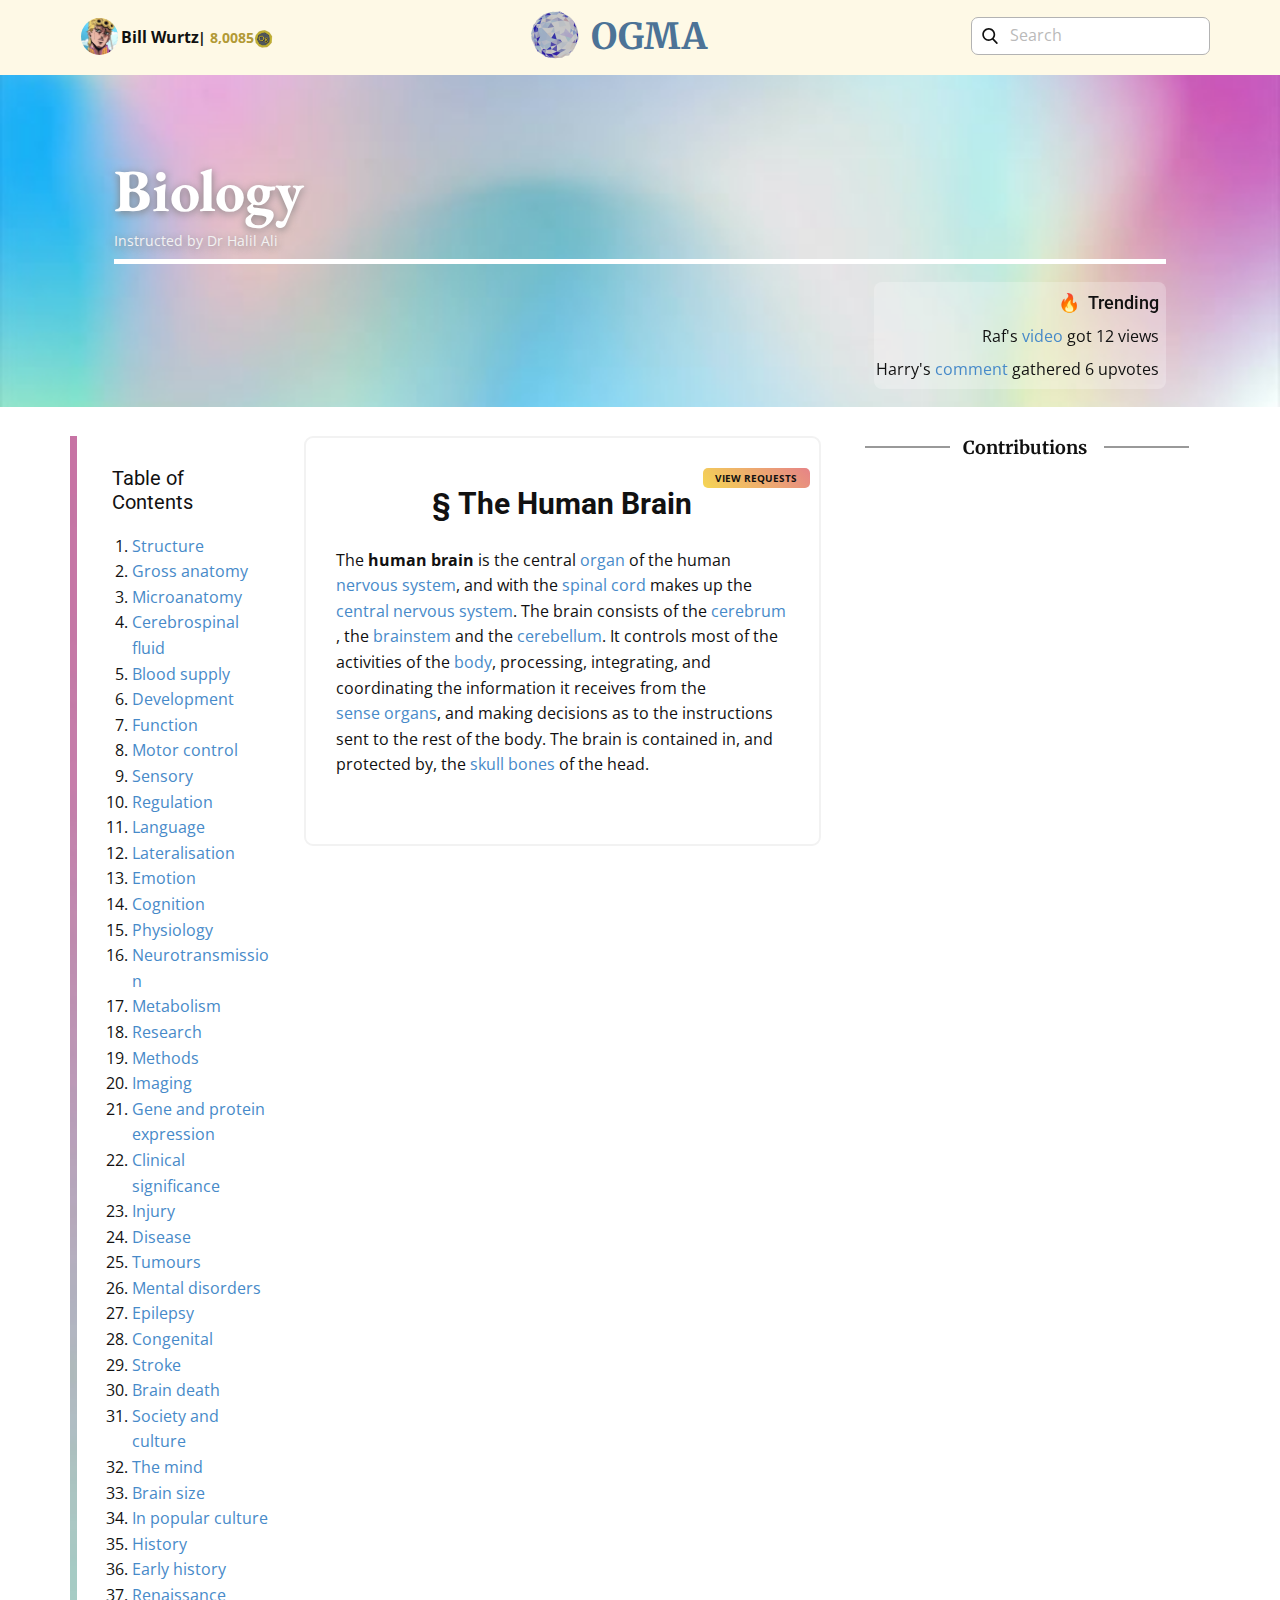
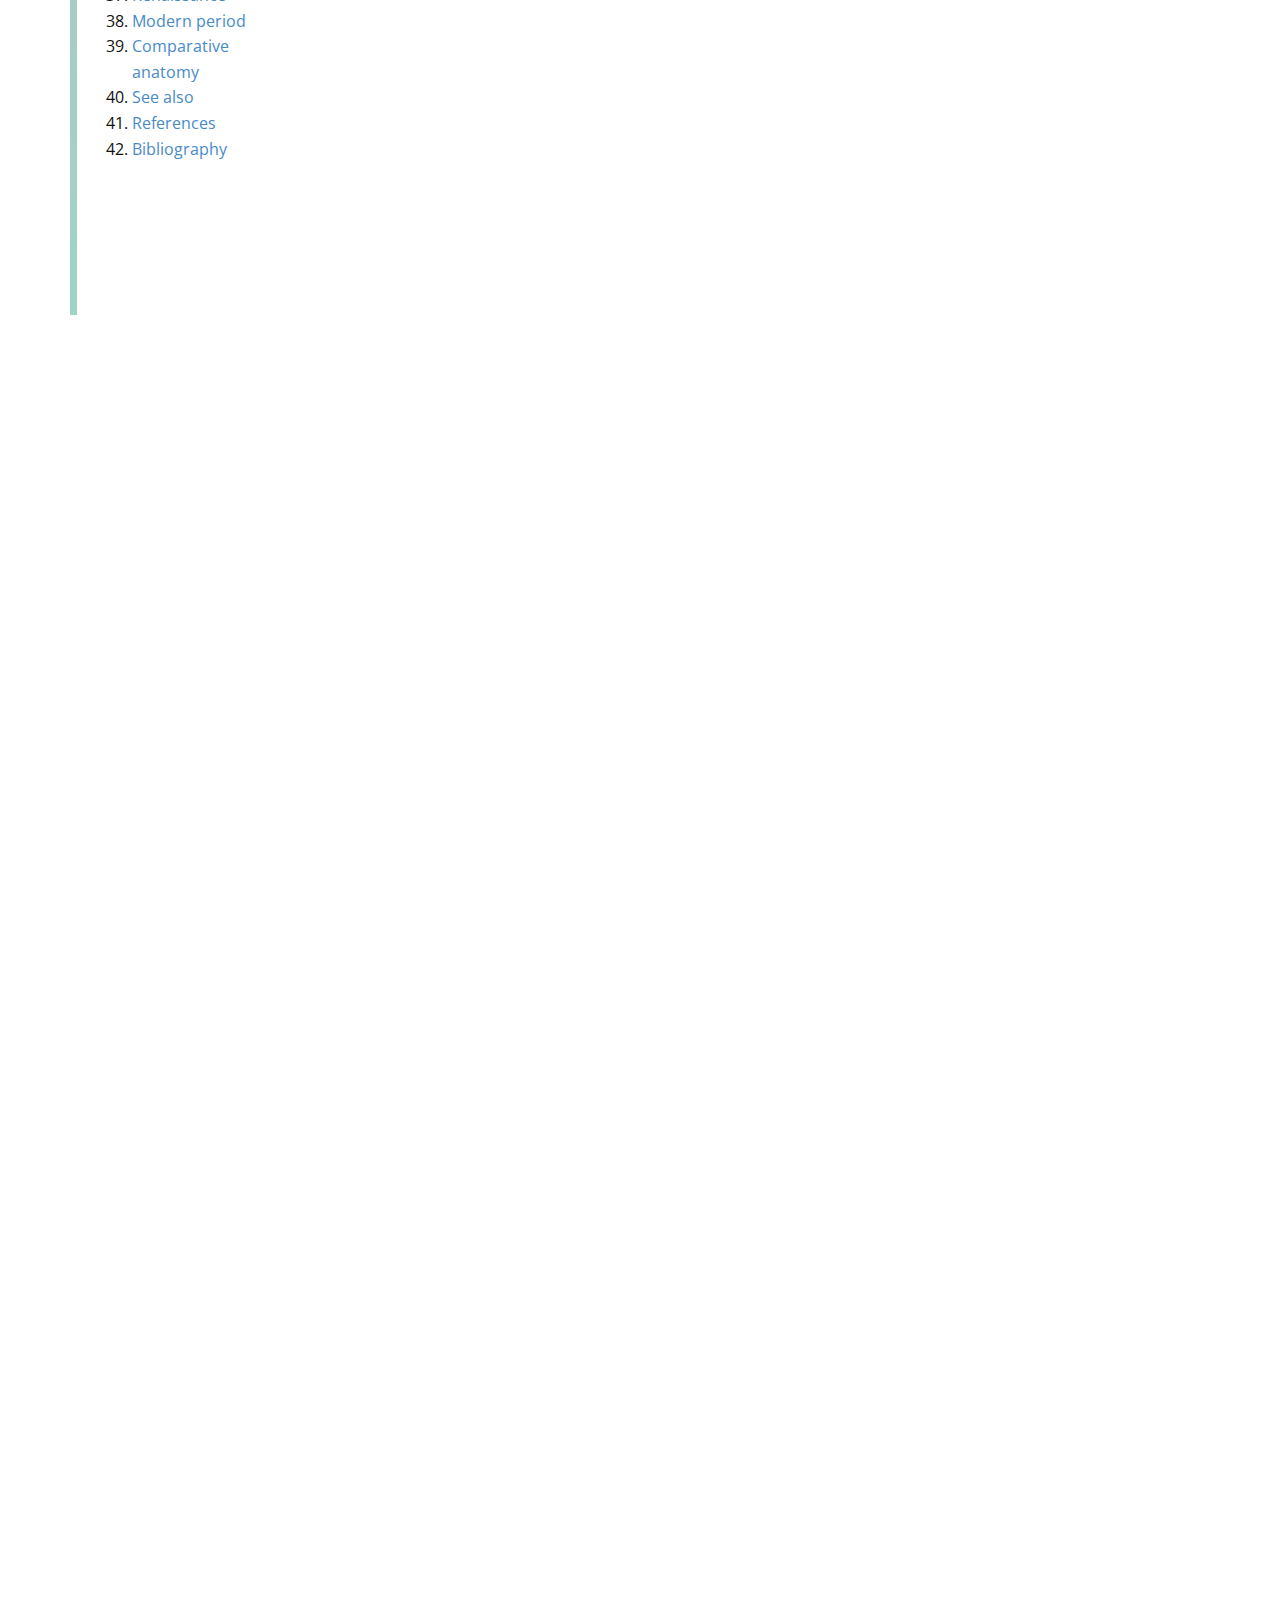
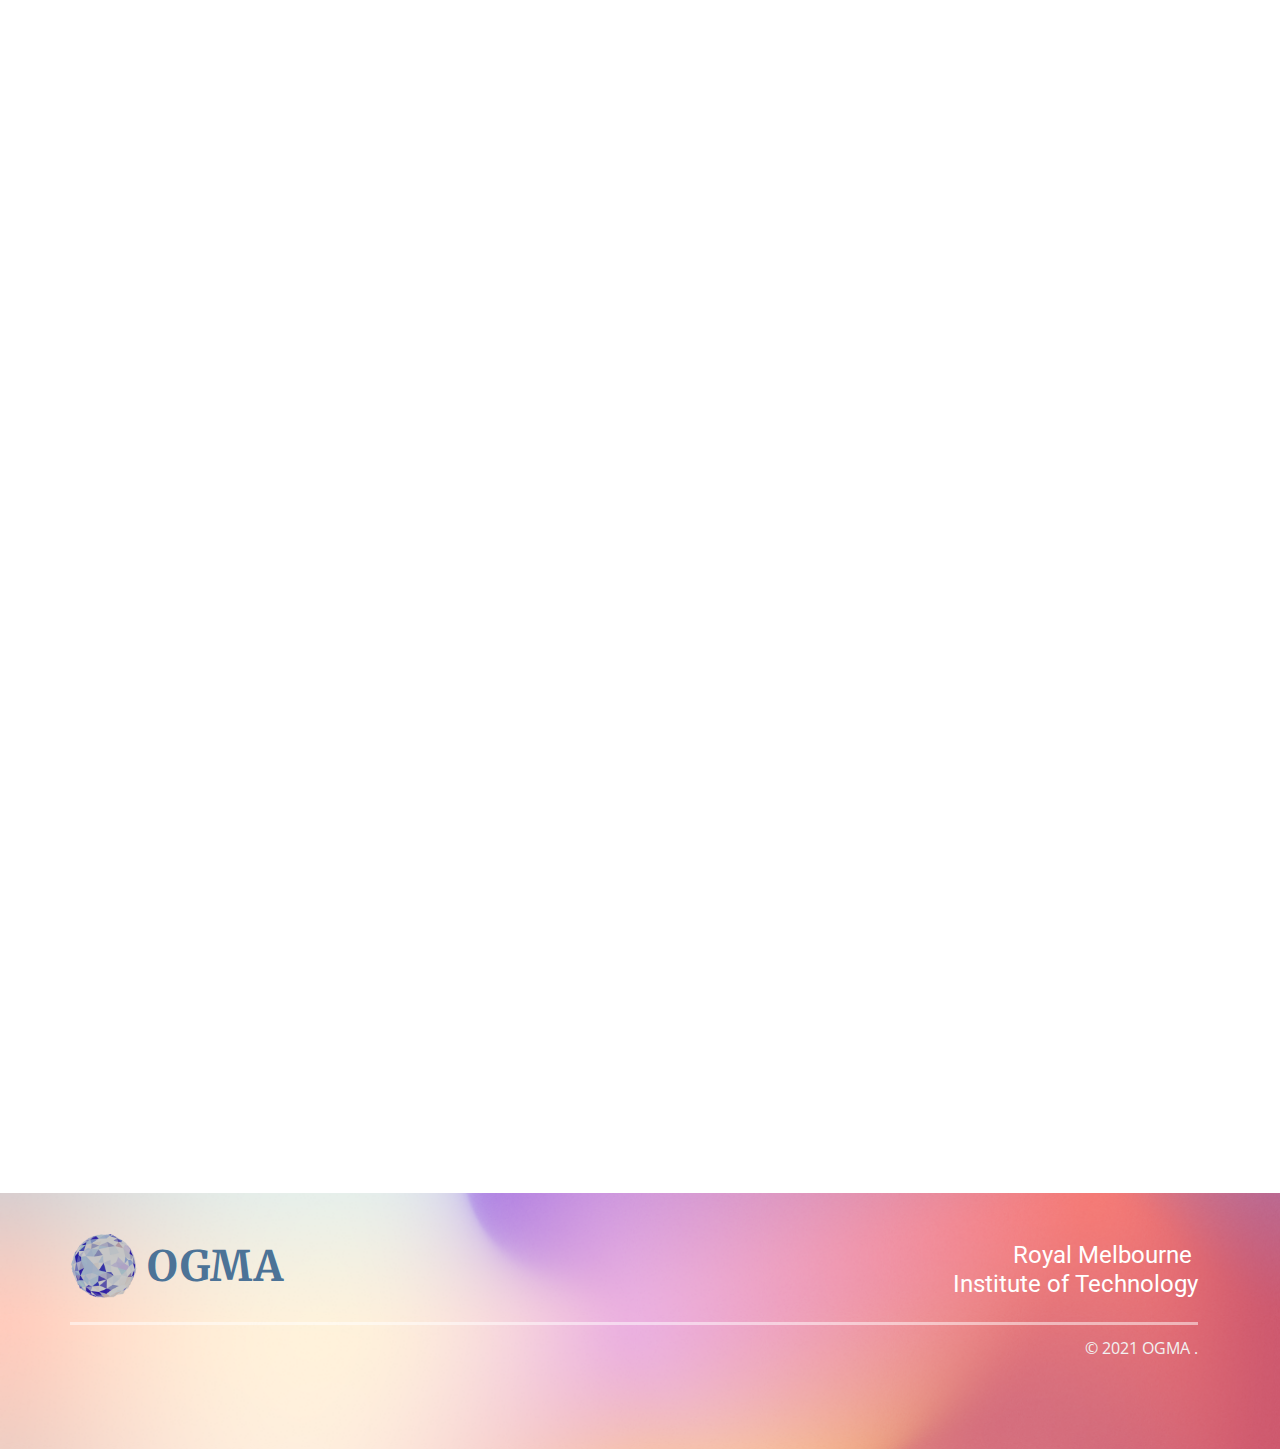
==== commit 3f2060f3: "Update Biology.html" ====
--- a/src/Biology.html
+++ b/src/Biology.html
@@ -15,20 +15,18 @@
     <link id="u-theme-google-font" rel="stylesheet" href="https://fonts.googleapis.com/css?family=Roboto:100,100i,300,300i,400,400i,500,500i,700,700i,900,900i|Open+Sans:300,300i,400,400i,600,600i,700,700i,800,800i">
     <link id="u-page-google-font" rel="stylesheet" href="https://fonts.googleapis.com/css?family=Merriweather:300,300i,400,400i,700,700i,900,900i|EB+Garamond:400,400i,500,500i,600,600i,700,700i,800,800i">
     
-    
-
     <script>
-      function editText(id, newText) {
-        element = document.getElementById(id)
-        element.innerHTML = newText
-      }
-      function editBoth(id1, para1, id2, para2) {
-        editText(id1, para1)
-        editText(id2, para2)
-      }
-      function createComment() {
-        document.getElementById("commentDiv").appendChild('<div class="u-container-style u-custom-color-6 u-group u-radius-8 u-shape-round u-group-4" data-animation-name="fadeIn" data-animation-duration="1000" data-animation-delay="2750"><div class="u-container-layout u-container-layout-10"><p class="u-align-right u-text u-text-white u-text-11"><span class="u-text-palette-3-base"><span style="font-weight: 700;" class="u-text-white">Adrian</span><br></span>Wow, thats a coooool tip to help remember the lobes! Thanks Adrian.</p><img class="u-image u-image-default u-preserve-proportions u-image-15" src="images/comment1.png" alt="" data-image-width="270" data-image-height="270"><div class="u-rotation-parent u-rotation-parent-4"><img class="u-image u-image-default u-preserve-proportions u-rotate-180 u-image-16" src="images/thumbs1.png" alt="" data-image-width="270" data-image-height="270"></div><img class="u-image u-image-default u-preserve-proportions u-image-17" src="images/thumbs1.png" alt="" data-image-width="270" data-image-height="270"></div></div>')
-      }
+        function editText(id, newText) {
+          element = document.getElementById(id)
+          element.innerHTML = newText
+        }
+        function editBoth(id1, para1, id2, para2) {
+          editText(id1, para1)
+          editText(id2, para2)
+        }
+        function createComment() {
+          document.getElementById("commentDiv").appendChild('<div class="u-container-style u-custom-color-6 u-group u-radius-8 u-shape-round u-group-4" data-animation-name="fadeIn" data-animation-duration="1000" data-animation-delay="2750"><div class="u-container-layout u-container-layout-10"><p class="u-align-right u-text u-text-white u-text-11"><span class="u-text-palette-3-base"><span style="font-weight: 700;" class="u-text-white">Adrian</span><br></span>Wow, thats a coooool tip to help remember the lobes! Thanks Adrian.</p><img class="u-image u-image-default u-preserve-proportions u-image-15" src="images/comment1.png" alt="" data-image-width="270" data-image-height="270"><div class="u-rotation-parent u-rotation-parent-4"><img class="u-image u-image-default u-preserve-proportions u-rotate-180 u-image-16" src="images/thumbs1.png" alt="" data-image-width="270" data-image-height="270"></div><img class="u-image u-image-default u-preserve-proportions u-image-17" src="images/thumbs1.png" alt="" data-image-width="270" data-image-height="270"></div></div>')
+        }
     </script>
     
     <script type="application/ld+json">{
@@ -52,7 +50,7 @@
           </button>
           <input class="u-search-input u-text-grey-50 u-search-input-1" type="search" name="search" value="" placeholder="Search">
         </form>
-        <a href="https://nicepage.com/c/fashion-beauty-website-templates" class="u-image u-logo u-image-1" data-image-width="400" data-image-height="400">
+        <a href="Home.html" data-page-id="94916985" class="u-image u-logo u-image-1" data-image-width="400" data-image-height="400" title="Home">
           <img src="images/animated_logo.gif" class="u-logo-image u-logo-image-1">
         </a>
         <h1 class="u-custom-font u-font-merriweather u-headline u-hover-feature u-text u-text-palette-1-dark-1 u-title u-text-1">
@@ -285,17 +283,14 @@
                     <div class="u-layout-row">
                       <div class="u-align-left u-container-style u-layout-cell u-radius-9 u-shape-round u-size-35 u-white u-layout-cell-3" data-animation-name="fadeIn" data-animation-duration="750" data-animation-delay="750" data-animation-direction="">
                         <div class="u-border-2 u-border-grey-5 u-container-layout u-container-layout-3">
-
-
-                          <button class="u-border-none u-btn u-btn-round u-button-style u-gradient u-none u-radius-5 u-text-body-alt-color u-text-hover-palette-2-base u-btn-1" onclick='editText("firstParagraph", "The human brain is the central organ of the human nervous system. The brain and spinal cord make up the central nervous system. The brain consists of the:<br>    - cerebrum<br>    - brain stem<br>    - cerebellum<br>The Brain controls most of the activities in your body, processing and interpreting information received from the sense organs making decisions and instructing the rest of the body. The brain is contain in and protected by the skull bones in the head.")'>
-                          View Requests
-                          </button>
-
-
+                          <button class="u-border-none u-btn u-btn-round u-button-style u-gradient u-none u-radius-5 u-text-body-alt-color u-text-hover-palette-2-base u-btn-1" onclick='editText("firstParagraph", "The human brain is the central organ of the human nervous system. The brain and spinal cord make up the central nervous system. The brain consists of the:<br>    - Cerebrum<br>    - Brain stem<br>    - Cerebellum<br>The Brain controls most of the activities in your body, processing and interpreting information received from the sense organs making decisions and instructing the rest of the body. The brain is contain in and protected by the skull bones in the head.")'>
+                                View Requests
+                          </button>                         
+                          <!-- <a class="u-btn u-btn-round u-button-style u-gradient u-none u-radius-4 u-text-body-alt-color u-btn-2"><span class="u-file-icon u-icon u-icon-1"><img src="images/edit.png" alt=""></span>&nbsp;
+                          </a> -->
                           <h3 class="u-align-center u-text u-text-3"><b>§&nbsp;</b>The Human Brain
                           </h3>
-                          <p class="u-align-left u-text u-text-4", id="firstParagraph">
-                            The&nbsp;<b>human brain</b>&nbsp;is the central&nbsp;<a href="https://en.wikipedia.org/wiki/Organ_(anatomy)" class="mw-redirect u-active-none u-border-none u-btn u-button-style u-hover-none u-none u-text-palette-1-base u-btn-2" title="Organ (anatomy)">organ</a>&nbsp;of the human&nbsp;<a href="https://en.wikipedia.org/wiki/Nervous_system" title="Nervous system" class="u-active-none u-border-none u-btn u-button-style u-hover-none u-none u-text-palette-1-base u-btn-3">nervous system</a>, and with the&nbsp;<a href="https://en.wikipedia.org/wiki/Spinal_cord" title="Spinal cord" class="u-active-none u-border-none u-btn u-button-style u-hover-none u-none u-text-palette-1-base u-btn-4">spinal cord</a>&nbsp;makes up the&nbsp;<a href="https://en.wikipedia.org/wiki/Central_nervous_system" title="Central nervous system" class="u-active-none u-border-none u-btn u-button-style u-hover-none u-none u-text-palette-1-base u-btn-5">central nervous system</a>. The brain consists of the&nbsp;<a href="https://en.wikipedia.org/wiki/Cerebrum" title="Cerebrum" class="u-active-none u-border-none u-btn u-button-style u-hover-none u-none u-text-palette-1-base u-btn-6">cerebrum</a>, the&nbsp;<a href="https://en.wikipedia.org/wiki/Brainstem" title="Brainstem" class="u-active-none u-border-none u-btn u-button-style u-hover-none u-none u-text-palette-1-base u-btn-7">brainstem</a>&nbsp;and the&nbsp;<a href="https://en.wikipedia.org/wiki/Cerebellum" title="Cerebellum" class="u-active-none u-border-none u-btn u-button-style u-hover-none u-none u-text-palette-1-base u-btn-8">cerebellum</a>. It controls most of the activities of the&nbsp;<a href="https://en.wikipedia.org/wiki/Human_body" title="Human body" class="u-active-none u-border-none u-btn u-button-style u-hover-none u-none u-text-palette-1-base u-btn-9">body</a>, processing, integrating, and coordinating the information it receives from the&nbsp;<a href="https://en.wikipedia.org/wiki/Sensory_nervous_system" title="Sensory nervous system" class="u-active-none u-border-none u-btn u-button-style u-hover-none u-none u-text-palette-1-base u-btn-10">sense organs</a>, and making decisions as to the instructions sent to the rest of the body. The brain is contained in, and protected by, the&nbsp;<a href="https://en.wikipedia.org/wiki/Neurocranium" title="Neurocranium" class="u-active-none u-border-none u-btn u-button-style u-hover-none u-none u-text-palette-1-base u-btn-11">skull bones</a>&nbsp;of the&nbsp;<a href="https://en.wikipedia.org/wiki/Human_head" title="Human head" class="u-active-none u-border-none u-btn u-button-style u-hover-none u-none u-text-palette-1-base u-btn-12">head</a>.
+                          <p class="u-align-left u-text u-text-4", id="firstParagraph"> The&nbsp;<b>human brain</b>&nbsp;is the central&nbsp;<a href="https://en.wikipedia.org/wiki/Organ_(anatomy)" class="mw-redirect u-active-none u-border-none u-btn u-button-style u-hover-none u-none u-text-palette-1-base u-btn-3" title="Organ (anatomy)">organ</a>&nbsp;of the human&nbsp;<a href="https://en.wikipedia.org/wiki/Nervous_system" title="Nervous system" class="u-active-none u-border-none u-btn u-button-style u-hover-none u-none u-text-palette-1-base u-btn-4">nervous system</a>, and with the&nbsp;<a href="https://en.wikipedia.org/wiki/Spinal_cord" title="Spinal cord" class="u-active-none u-border-none u-btn u-button-style u-hover-none u-none u-text-palette-1-base u-btn-5">spinal cord</a>&nbsp;makes up the&nbsp;<a href="https://en.wikipedia.org/wiki/Central_nervous_system" title="Central nervous system" class="u-active-none u-border-none u-btn u-button-style u-hover-none u-none u-text-palette-1-base u-btn-6">central nervous system</a>. The brain consists of the&nbsp;<a href="https://en.wikipedia.org/wiki/Cerebrum" title="Cerebrum" class="u-active-none u-border-none u-btn u-button-style u-hover-none u-none u-text-palette-1-base u-btn-7">cerebrum</a>, the&nbsp;<a href="https://en.wikipedia.org/wiki/Brainstem" title="Brainstem" class="u-active-none u-border-none u-btn u-button-style u-hover-none u-none u-text-palette-1-base u-btn-8">brainstem</a>&nbsp;and the&nbsp;<a href="https://en.wikipedia.org/wiki/Cerebellum" title="Cerebellum" class="u-active-none u-border-none u-btn u-button-style u-hover-none u-none u-text-palette-1-base u-btn-9">cerebellum</a>. It controls most of the activities of the&nbsp;<a href="https://en.wikipedia.org/wiki/Human_body" title="Human body" class="u-active-none u-border-none u-btn u-button-style u-hover-none u-none u-text-palette-1-base u-btn-10">body</a>, processing, integrating, and coordinating the information it receives from the&nbsp;<a href="https://en.wikipedia.org/wiki/Sensory_nervous_system" title="Sensory nervous system" class="u-active-none u-border-none u-btn u-button-style u-hover-none u-none u-text-palette-1-base u-btn-11">sense organs</a>, and making decisions as to the instructions sent to the rest of the body. The brain is contained in, and protected by, the&nbsp;<a href="https://en.wikipedia.org/wiki/Neurocranium" title="Neurocranium" class="u-active-none u-border-none u-btn u-button-style u-hover-none u-none u-text-palette-1-base u-btn-12">skull bones</a>&nbsp;of the head.
                           </p>
                         </div>
                       </div>
@@ -313,24 +308,23 @@
                       <div class="u-align-left u-container-style u-layout-cell u-radius-9 u-shape-round u-size-35 u-white u-layout-cell-5" data-animation-name="fadeIn" data-animation-duration="750" data-animation-delay="1250">
                         <div class="u-border-2 u-border-grey-5 u-container-layout u-container-layout-5">
                           <h4 class="u-text u-text-6">Gross Anatomy</h4>
-
-                          <button class="u-border-none u-btn u-btn-round u-button-style u-gradient u-none u-radius-5 u-text-body-alt-color u-text-hover-palette-2-base u-btn-13" onclick='editText("secondParagraph", "The average adult brain weights approximately 1.2-1.4kg, which is about 2% of the total body weight. The average volume for an adult male brain is 1260 cm3 and 1130 cm3 for a female. There is a substantial variance  in size between individuals with the standard reference range, male brains ranging from 1180- 1620 g, female brains ranging from 1030-1400 g. The largest part of the brain is the Cerebrum and consists of the cerebral hemispheres and sits on top of the other brain structures. The outer region of the hemispheres is the cerebral cortex, made of grey matter consisting of cortical layers of neurons.<br>Each hemisphere is divided into 4 main lobes;<br>- frontal lobe<br>- parietal lobe<br>- temporal lob<br>- occidental lobe<br>There are three other lobes which some sources include which are the central lobe, a limbic lobe and an insular lobe.<br>The central lobe - comprises of the precentral gyrus and the postcentral gyrus and is included as it forms a distinct functional role (that centers around auditory stimuli, memory, and emotion)- Medical news today.<br>The brain stem- resembling a stalk, attaches to and leaves the cerebrum at the start of the midbrain area. The brain stem includes the midbrain, the pons, and the medulla oblongata. Behind the brainstem is the cerebellum.")'>
-                          View Requests
-                        </button>
-
-                          <p class="u-text u-text-7" id="secondParagraph"> 
-                            The adult human <span class="u-text-custom-color-2" style="font-weight: 700;">brain weighs on average about 1.2–1.4&nbsp;kg (2.6–3.1&nbsp;lb) </span>which is about 2% of the total body weight,<a href="https://en.wikipedia.org/wiki/Human_brain#cite_note-CarpenterCh1-4" class="u-active-none u-border-none u-btn u-button-style u-hover-none u-none u-text-palette-1-base u-btn-14">[4]</a>
-                            <a href="https://en.wikipedia.org/wiki/Human_brain#cite_note-Bigos-5" class="u-active-none u-border-none u-btn u-button-style u-hover-none u-none u-text-palette-1-base u-btn-15">[5]</a>&nbsp;with a volume of around 1260&nbsp;<a href="https://en.wikipedia.org/wiki/Cubic_centimetre" title="Cubic centimetre" class="u-active-none u-border-none u-btn u-button-style u-hover-none u-none u-text-palette-1-base u-btn-16">cm3</a>&nbsp;in men and 1130&nbsp;cm3&nbsp;in women.&nbsp;There is substantial individual variation,<a href="https://en.wikipedia.org/wiki/Human_brain#cite_note-Cosgrove-6" class="u-active-none u-border-none u-btn u-button-style u-hover-none u-none u-text-palette-1-base u-btn-17">[6]</a>&nbsp;with the standard&nbsp;<a href="https://en.wikipedia.org/wiki/Reference_range" title="Reference range" class="u-active-none u-border-none u-btn u-button-style u-hover-none u-none u-text-palette-1-base u-btn-18">reference range</a>&nbsp;for men being 1,180–1,620&nbsp;g (2.60–3.57&nbsp;lb)<a href="https://en.wikipedia.org/wiki/Human_brain#cite_note-MolinaDiMaio2012-7" class="u-active-none u-border-none u-btn u-button-style u-hover-none u-none u-text-palette-1-base u-btn-19">[7]</a>&nbsp;and for women 1,030–1,400&nbsp;g (2.27–3.09&nbsp;lb).<a href="https://en.wikipedia.org/wiki/Human_brain#cite_note-MolinaDiMaio2015-8" class="u-active-none u-border-none u-btn u-button-style u-hover-none u-none u-text-palette-1-base u-btn-20">[8]</a>The&nbsp;<a href="https://en.wikipedia.org/wiki/Cerebrum" title="Cerebrum" class="u-active-none u-border-none u-btn u-button-style u-hover-none u-none u-text-palette-1-base u-btn-21">cerebrum</a>, consisting of the&nbsp;<a href="https://en.wikipedia.org/wiki/Cerebral_hemisphere" title="Cerebral hemisphere" class="u-active-none u-border-none u-btn u-button-style u-hover-none u-none u-text-palette-1-base u-btn-22">cerebral hemispheres</a>, forms the largest part of the brain and overlies the other brain structures.<a href="https://en.wikipedia.org/wiki/Human_brain#cite_note-FOOTNOTEGray's_Anatomy2008227%E2%80%939-9" class="u-active-none u-border-none u-btn u-button-style u-hover-none u-none u-text-palette-1-base u-btn-23">[9]</a>&nbsp;The outer region of the hemispheres, the&nbsp;<a href="https://en.wikipedia.org/wiki/Cerebral_cortex" title="Cerebral cortex" class="u-active-none u-border-none u-btn u-button-style u-hover-none u-none u-text-palette-1-base u-btn-24">cerebral cortex</a>, is&nbsp;<a href="https://en.wikipedia.org/wiki/Grey_matter" title="Grey matter" class="u-active-none u-border-none u-btn u-button-style u-hover-none u-none u-text-palette-1-base u-btn-25">grey matter</a>, consisting of&nbsp;<a href="https://en.wikipedia.org/wiki/Cerebral_cortex#Layers" title="Cerebral cortex" class="u-active-none u-border-none u-btn u-button-style u-hover-none u-none u-text-palette-1-base u-btn-26">cortical layers</a>&nbsp;of&nbsp;<a href="https://en.wikipedia.org/wiki/Neuron" title="Neuron" class="u-active-none u-border-none u-btn u-button-style u-hover-none u-none u-text-palette-1-base u-btn-27">neurons</a>.&nbsp;<br>
-                            <br>Each hemisphere is divided into four main&nbsp;<a href="https://en.wikipedia.org/wiki/Lobes_of_the_brain" title="Lobes of the brain" class="u-active-none u-border-none u-btn u-button-style u-hover-none u-none u-text-palette-1-base u-btn-28">lobes</a>&nbsp;– the&nbsp;<a href="https://en.wikipedia.org/wiki/Frontal_lobe" title="Frontal lobe" class="u-active-none u-border-none u-btn u-button-style u-hover-none u-none u-text-palette-1-base u-btn-29">frontal lobe</a>,&nbsp;<a href="https://en.wikipedia.org/wiki/Parietal_lobe" title="Parietal lobe" class="u-active-none u-border-none u-btn u-button-style u-hover-none u-none u-text-palette-1-base u-btn-30">parietal lobe</a>,&nbsp;<a href="https://en.wikipedia.org/wiki/Temporal_lobe" title="Temporal lobe" class="u-active-none u-border-none u-btn u-button-style u-hover-none u-none u-text-palette-1-base u-btn-31">temporal lobe</a>, and&nbsp;<a href="https://en.wikipedia.org/wiki/Occipital_lobe" title="Occipital lobe" class="u-active-none u-border-none u-btn u-button-style u-hover-none u-none u-text-palette-1-base u-btn-32">occipital lobe</a>.<a href="https://en.wikipedia.org/wiki/Human_brain#cite_note-FOOTNOTEGray's_Anatomy2008335%E2%80%937-10" class="u-active-none u-border-none u-btn u-button-style u-hover-none u-none u-text-palette-1-base u-btn-33">[10]</a>&nbsp;Three other lobes are included by some sources which are a&nbsp;<i>central lobe</i>, a&nbsp;<a href="https://en.wikipedia.org/wiki/Limbic_lobe" title="Limbic lobe" class="u-active-none u-border-none u-btn u-button-style u-hover-none u-none u-text-palette-1-base u-btn-34">limbic lobe</a>, and an&nbsp;<a href="https://en.wikipedia.org/wiki/Insular_cortex" title="Insular cortex" class="u-active-none u-border-none u-btn u-button-style u-hover-none u-none u-text-palette-1-base u-btn-35">insular lobe</a>.<a href="https://en.wikipedia.org/wiki/Human_brain#cite_note-Ribas-11" class="u-active-none u-border-none u-btn u-button-style u-hover-none u-none u-text-palette-1-base u-btn-36">[11]</a>&nbsp;The central lobe comprises the&nbsp;<a href="https://en.wikipedia.org/wiki/Precentral_gyrus" title="Precentral gyrus" class="u-active-none u-border-none u-btn u-button-style u-hover-none u-none u-text-palette-1-base u-btn-37">precentral gyrus</a>&nbsp;and the&nbsp;<a href="https://en.wikipedia.org/wiki/Postcentral_gyrus" title="Postcentral gyrus" class="u-active-none u-border-none u-btn u-button-style u-hover-none u-none u-text-palette-1-base u-btn-38">postcentral gyrus</a>&nbsp;and is included since it forms a distinct functional role.<a href="https://en.wikipedia.org/wiki/Human_brain#cite_note-Ribas-11" class="u-active-none u-border-none u-btn u-button-style u-hover-none u-none u-text-palette-1-base u-btn-39">[11]</a>
-                            <a href="https://en.wikipedia.org/wiki/Human_brain#cite_note-Frigeri-12" class="u-active-none u-border-none u-btn u-button-style u-hover-none u-none u-text-palette-1-base u-btn-40">[12]</a>The&nbsp;<a href="https://en.wikipedia.org/wiki/Brainstem" title="Brainstem" class="u-active-none u-border-none u-btn u-button-style u-hover-none u-none u-text-palette-1-base u-btn-41">brainstem</a>, resembling a stalk, attaches to and leaves the cerebrum at the start of the&nbsp;<a href="https://en.wikipedia.org/wiki/Midbrain" title="Midbrain" class="u-active-none u-border-none u-btn u-button-style u-hover-none u-none u-text-palette-1-base u-btn-42">midbrain</a>&nbsp;area. <b>
-                              <span class="u-text-custom-color-6">The brainstem includes the midbrain, the&nbsp;<a href="https://en.wikipedia.org/wiki/Pons" title="Pons" class="u-active-none u-border-none u-btn u-button-style u-hover-none u-none u-text-palette-1-base u-btn-43">pons</a>, and the&nbsp;<a href="https://en.wikipedia.org/wiki/Medulla_oblongata" title="Medulla oblongata" class="u-active-none u-border-none u-btn u-button-style u-hover-none u-none u-text-palette-1-base u-btn-44">medulla oblongata</a>. Behind the brainstem is the&nbsp;<a href="https://en.wikipedia.org/wiki/Cerebellum" title="Cerebellum" class="u-active-none u-border-none u-btn u-button-style u-hover-none u-none u-text-palette-1-base u-btn-45">cerebellum</a>
-                              </span>&nbsp;</b>(<a href="https://en.wikipedia.org/wiki/Latin_language" class="mw-redirect u-active-none u-border-none u-btn u-button-style u-hover-none u-none u-text-palette-1-base u-btn-46" title="Latin language">Latin</a>:&nbsp;<i>little brain</i>).<a href="https://en.wikipedia.org/wiki/Human_brain#cite_note-FOOTNOTEGray's_Anatomy2008227%E2%80%939-9" class="u-active-none u-border-none u-btn u-button-style u-hover-none u-none u-text-palette-1-base u-btn-47">[9]</a>
+                          <button class="u-border-none u-btn u-btn-round u-button-style u-gradient u-none u-radius-5 u-text-body-alt-color u-text-hover-palette-2-base u-btn-13" onclick='editText("secondParagraph", "The average adult brain weights approximately 1.2-1.4kg, which is about 2% of the total body weight. The average volume for an adult male brain is 1260 cm3 and 1130 cm3 for a female. There is a substantial variance  in size between individuals with the standard reference range, male brains ranging from 1180- 1620 g, female brains ranging from 1030-1400 g. The largest part of the brain is the Cerebrum and consists of the cerebral hemispheres and sits on top of the other brain structures. The outer region of the hemispheres is the cerebral cortex, made of grey matter consisting of cortical layers of neurons.<br>Each hemisphere is divided into 4 main lobes;<br>- Frontal lobe<br>- Parietal lobe<br>- Temporal lob<br>- Occidental lobe<br>There are three other lobes which some sources include which are the central lobe, a limbic lobe and an insular lobe.<br>The central lobe - comprises of the precentral gyrus and the postcentral gyrus and is included as it forms a distinct functional role (that centers around auditory stimuli, memory, and emotion)- Medical news today.<br>The brain stem- resembling a stalk, attaches to and leaves the cerebrum at the start of the midbrain area. The brain stem includes the midbrain, the pons, and the medulla oblongata. Behind the brainstem is the cerebellum.")'>
+                            View Requests
+                          </button>                        
+                          <!-- <a href="https://nicepage.com/website-mockup" class="u-btn u-btn-round u-button-style u-gradient u-none u-radius-4 u-text-body-alt-color u-btn-15"><span class="u-file-icon u-icon u-icon-2"><img src="images/edit.png" alt=""></span>&nbsp; 
+                          </a> -->
+                          <p class="u-text u-text-7" id="secondParagraph"> The adult human <span class="u-text-custom-color-2" style="font-weight: 700;">brain weighs on average about 1.2–1.4&nbsp;kg (2.6–3.1&nbsp;lb) </span>which is about 2% of the total body weight,<a href="https://en.wikipedia.org/wiki/Human_brain#cite_note-CarpenterCh1-4" class="u-active-none u-border-none u-btn u-button-style u-hover-none u-none u-text-palette-1-base u-btn-16">[4]</a>
+                            <a href="https://en.wikipedia.org/wiki/Human_brain#cite_note-Bigos-5" class="u-active-none u-border-none u-btn u-button-style u-hover-none u-none u-text-palette-1-base u-btn-17">[5]</a>&nbsp;with a volume of around 1260&nbsp;<a href="https://en.wikipedia.org/wiki/Cubic_centimetre" title="Cubic centimetre" class="u-active-none u-border-none u-btn u-button-style u-hover-none u-none u-text-palette-1-base u-btn-18">cm3</a>&nbsp;in men and 1130&nbsp;cm3&nbsp;in women.&nbsp;There is substantial individual variation,<a href="https://en.wikipedia.org/wiki/Human_brain#cite_note-Cosgrove-6" class="u-active-none u-border-none u-btn u-button-style u-hover-none u-none u-text-palette-1-base u-btn-19">[6]</a>&nbsp;with the standard&nbsp;<a href="https://en.wikipedia.org/wiki/Reference_range" title="Reference range" class="u-active-none u-border-none u-btn u-button-style u-hover-none u-none u-text-palette-1-base u-btn-20">reference range</a>&nbsp;for men being 1,180–1,620&nbsp;g (2.60–3.57&nbsp;lb)<a href="https://en.wikipedia.org/wiki/Human_brain#cite_note-MolinaDiMaio2012-7" class="u-active-none u-border-none u-btn u-button-style u-hover-none u-none u-text-palette-1-base u-btn-21">[7]</a>&nbsp;and for women 1,030–1,400&nbsp;g (2.27–3.09&nbsp;lb).<a href="https://en.wikipedia.org/wiki/Human_brain#cite_note-MolinaDiMaio2015-8" class="u-active-none u-border-none u-btn u-button-style u-hover-none u-none u-text-palette-1-base u-btn-22">[8]</a>The&nbsp;<a href="https://en.wikipedia.org/wiki/Cerebrum" title="Cerebrum" class="u-active-none u-border-none u-btn u-button-style u-hover-none u-none u-text-palette-1-base u-btn-23">cerebrum</a>, consisting of the&nbsp;<a href="https://en.wikipedia.org/wiki/Cerebral_hemisphere" title="Cerebral hemisphere" class="u-active-none u-border-none u-btn u-button-style u-hover-none u-none u-text-palette-1-base u-btn-24">cerebral hemispheres</a>, forms the largest part of the brain and overlies the other brain structures.<a href="https://en.wikipedia.org/wiki/Human_brain#cite_note-FOOTNOTEGray's_Anatomy2008227%E2%80%939-9" class="u-active-none u-border-none u-btn u-button-style u-hover-none u-none u-text-palette-1-base u-btn-25">[9]</a>&nbsp;The outer region of the hemispheres, the&nbsp;<a href="https://en.wikipedia.org/wiki/Cerebral_cortex" title="Cerebral cortex" class="u-active-none u-border-none u-btn u-button-style u-hover-none u-none u-text-palette-1-base u-btn-26">cerebral cortex</a>, is&nbsp;<a href="https://en.wikipedia.org/wiki/Grey_matter" title="Grey matter" class="u-active-none u-border-none u-btn u-button-style u-hover-none u-none u-text-palette-1-base u-btn-27">grey matter</a>, consisting of&nbsp;<a href="https://en.wikipedia.org/wiki/Cerebral_cortex#Layers" title="Cerebral cortex" class="u-active-none u-border-none u-btn u-button-style u-hover-none u-none u-text-palette-1-base u-btn-28">cortical layers</a>&nbsp;of&nbsp;<a href="https://en.wikipedia.org/wiki/Neuron" title="Neuron" class="u-active-none u-border-none u-btn u-button-style u-hover-none u-none u-text-palette-1-base u-btn-29">neurons</a>.&nbsp;<br>
+                            <br>Each hemisphere is divided into four main&nbsp;<a href="https://en.wikipedia.org/wiki/Lobes_of_the_brain" title="Lobes of the brain" class="u-active-none u-border-none u-btn u-button-style u-hover-none u-none u-text-palette-1-base u-btn-30">lobes</a>&nbsp;– the&nbsp;<a href="https://en.wikipedia.org/wiki/Frontal_lobe" title="Frontal lobe" class="u-active-none u-border-none u-btn u-button-style u-hover-none u-none u-text-palette-1-base u-btn-31">frontal lobe</a>,&nbsp;<a href="https://en.wikipedia.org/wiki/Parietal_lobe" title="Parietal lobe" class="u-active-none u-border-none u-btn u-button-style u-hover-none u-none u-text-palette-1-base u-btn-32">parietal lobe</a>,&nbsp;<a href="https://en.wikipedia.org/wiki/Temporal_lobe" title="Temporal lobe" class="u-active-none u-border-none u-btn u-button-style u-hover-none u-none u-text-palette-1-base u-btn-33">temporal lobe</a>, and&nbsp;<a href="https://en.wikipedia.org/wiki/Occipital_lobe" title="Occipital lobe" class="u-active-none u-border-none u-btn u-button-style u-hover-none u-none u-text-palette-1-base u-btn-34">occipital lobe</a>.<a href="https://en.wikipedia.org/wiki/Human_brain#cite_note-FOOTNOTEGray's_Anatomy2008335%E2%80%937-10" class="u-active-none u-border-none u-btn u-button-style u-hover-none u-none u-text-palette-1-base u-btn-35">[10]</a>&nbsp;Three other lobes are included by some sources which are a&nbsp;<i>central lobe</i>, a&nbsp;<a href="https://en.wikipedia.org/wiki/Limbic_lobe" title="Limbic lobe" class="u-active-none u-border-none u-btn u-button-style u-hover-none u-none u-text-palette-1-base u-btn-36">limbic lobe</a>, and an&nbsp;<a href="https://en.wikipedia.org/wiki/Insular_cortex" title="Insular cortex" class="u-active-none u-border-none u-btn u-button-style u-hover-none u-none u-text-palette-1-base u-btn-37">insular lobe</a>.<a href="https://en.wikipedia.org/wiki/Human_brain#cite_note-Ribas-11" class="u-active-none u-border-none u-btn u-button-style u-hover-none u-none u-text-palette-1-base u-btn-38">[11]</a>&nbsp;The central lobe comprises the&nbsp;<a href="https://en.wikipedia.org/wiki/Precentral_gyrus" title="Precentral gyrus" class="u-active-none u-border-none u-btn u-button-style u-hover-none u-none u-text-palette-1-base u-btn-39">precentral gyrus</a>&nbsp;and the&nbsp;<a href="https://en.wikipedia.org/wiki/Postcentral_gyrus" title="Postcentral gyrus" class="u-active-none u-border-none u-btn u-button-style u-hover-none u-none u-text-palette-1-base u-btn-40">postcentral gyrus</a>&nbsp;and is included since it forms a distinct functional role.<a href="https://en.wikipedia.org/wiki/Human_brain#cite_note-Ribas-11" class="u-active-none u-border-none u-btn u-button-style u-hover-none u-none u-text-palette-1-base u-btn-41">[11]</a>
+                            <a href="https://en.wikipedia.org/wiki/Human_brain#cite_note-Frigeri-12" class="u-active-none u-border-none u-btn u-button-style u-hover-none u-none u-text-palette-1-base u-btn-42">[12]</a>The&nbsp;<a href="https://en.wikipedia.org/wiki/Brainstem" title="Brainstem" class="u-active-none u-border-none u-btn u-button-style u-hover-none u-none u-text-palette-1-base u-btn-43">brainstem</a>, resembling a stalk, attaches to and leaves the cerebrum at the start of the&nbsp;<a href="https://en.wikipedia.org/wiki/Midbrain" title="Midbrain" class="u-active-none u-border-none u-btn u-button-style u-hover-none u-none u-text-palette-1-base u-btn-44">midbrain</a>&nbsp;area. <b>
+                              <span class="u-text-custom-color-6">The brainstem includes the midbrain, the&nbsp;<a href="https://en.wikipedia.org/wiki/Pons" title="Pons" class="u-active-none u-border-none u-btn u-button-style u-hover-none u-none u-text-palette-1-base u-btn-45">pons</a>, and the&nbsp;<a href="https://en.wikipedia.org/wiki/Medulla_oblongata" title="Medulla oblongata" class="u-active-none u-border-none u-btn u-button-style u-hover-none u-none u-text-palette-1-base u-btn-46">medulla oblongata</a>. Behind the brainstem is the&nbsp;<a href="https://en.wikipedia.org/wiki/Cerebellum" title="Cerebellum" class="u-active-none u-border-none u-btn u-button-style u-hover-none u-none u-text-palette-1-base u-btn-47">cerebellum</a>
+                              </span>&nbsp;</b>(<a href="https://en.wikipedia.org/wiki/Latin_language" class="mw-redirect u-active-none u-border-none u-btn u-button-style u-hover-none u-none u-text-palette-1-base u-btn-48" title="Latin language">Latin</a>:&nbsp;<i>little brain</i>).<a href="https://en.wikipedia.org/wiki/Human_brain#cite_note-FOOTNOTEGray's_Anatomy2008227%E2%80%939-9" class="u-active-none u-border-none u-btn u-button-style u-hover-none u-none u-text-palette-1-base u-btn-49">[9]</a>
                           </p>
                           <img class="u-image u-image-round u-radius-10 u-image-2" src="images/Cerebral_lobes.png" alt="" data-image-width="458" data-image-height="535">
                         </div>
                       </div>
                       <div class="u-align-left u-container-style u-layout-cell u-right-cell u-shape-rectangle u-size-25 u-layout-cell-6">
-                        <div class="u-container-layout u-container-layout-6" id="commentDiv">
+                        <div class="u-container-layout u-container-layout-6">
                           <div class="u-container-style u-group u-image u-radius-8 u-shape-round u-image-3" data-image-width="1000" data-image-height="563" data-animation-name="fadeIn" data-animation-duration="1000" data-animation-delay="2000" data-animation-direction="">
                             <div class="u-container-layout u-container-layout-7">
                               <p class="u-text u-text-white u-text-8">
@@ -382,21 +376,15 @@
                                 <span class="u-text-palette-3-base">
                                   <span style="font-weight: 700;" class="u-text-white">Adrian</span>
                                   <br>
-                                </span> 
-                                So to remember the lobes of the brain, I remember 'Freud Tore his Pants Off' for Frontal, Temporal, Parietal, Occiptal lobes.
+                                </span> "So to remember the lobes of the brain, I remember 'Freud Tore his Pants Off' for Frontal, Temporal, Parietal, Occiptal lobes.
                               </p>
-                              <img class="u-image u-image-default u-preserve-proportions u-image-15" src="images/comment1.png" alt="" data-image-width="270" data-image-height="270" onclick="createComment()">
+                              <img class="u-image u-image-default u-preserve-proportions u-image-15" src="images/comment1.png" alt="" data-image-width="270" data-image-height="270">
                               <div class="u-rotation-parent u-rotation-parent-4">
                                 <img class="u-image u-image-default u-preserve-proportions u-rotate-180 u-image-16" src="images/thumbs1.png" alt="" data-image-width="270" data-image-height="270">
                               </div>
                               <img class="u-image u-image-default u-preserve-proportions u-image-17" src="images/thumbs1.png" alt="" data-image-width="270" data-image-height="270">
                             </div>
                           </div>
-                          
-                          
-
-
-
                         </div>
                       </div>
                     </div>
@@ -415,25 +403,23 @@
               <div class="u-container-style u-layout-cell u-radius-9 u-shape-round u-size-28 u-white u-layout-cell-8" data-animation-name="fadeIn" data-animation-duration="750" data-animation-delay="1750" data-animation-direction="">
                 <div class="u-border-2 u-border-grey-5 u-container-layout u-container-layout-12">
                   <h4 class="u-text u-text-default u-text-12"> Neurotransmission</h4>
-                  <button class="u-border-none u-btn u-btn-round u-button-style u-gradient u-none u-radius-5 u-text-body-alt-color u-text-hover-palette-2-base u-btn-48" 
-                  
-                  onclick='editBoth("thirdParagraph", "A neurotransmitter is a chemical messenger that carries, boosts, and balances signals between neurons (also known as nerve cells) and target cells throughout the body. These target cells may be in glands, muscles, or other neurons.Billions of neurotransmitter molecules work constantly to keep our brains functioning, managing everything from our breathing to our heartbeat to our learning and concentration levels. They can also affect a variety of psychological functions such as fear, mood, pleasure, and joy.", "forthParagraph", "The cerebrum is the largest part of the brain. It is in the front part of the brain. It contains about 15 billion cells, and is the latest brain structure to have evolved. The cerebrum takes in data from sight and other sense organs, and makes sense of it (interprets it). It controls consciousness and action (voluntary muscular activity). It plans, thinks, judges, and organises speech and information. These are the so-called higher mental functions.The cerebrum is divided into two cerebral hemispheres. These two cerebral hemispheres are connected by three bands of nerve fibres, or commissures, which connect the two halves. The outer layers of the cerebrum are made up of the grey matter, and is called the cerebral cortex. The inner layers are made up of the white matter (nerve fibres), and the basal ganglia. In the cerebrum, there are specific regions for each kind of stimulus and its response. For example, occipital lobe is the region for visual reception, temporal lobe for auditory reception, and parietal lobe for touch, smell, temperature and conscious association. The frontal lobe takes action, based on sensory input and other factors.")'>
-                    View Requests
+                  <button class="u-border-none u-btn u-btn-round u-button-style u-gradient u-none u-radius-5 u-text-body-alt-color u-text-hover-palette-2-base u-btn-48" onclick='editBoth("thirdParagraph", "A neurotransmitter is a chemical messenger that carries, boosts, and balances signals between neurons (also known as nerve cells) and target cells throughout the body. These target cells may be in glands, muscles, or other neurons.Billions of neurotransmitter molecules work constantly to keep our brains functioning, managing everything from our breathing to our heartbeat to our learning and concentration levels. They can also affect a variety of psychological functions such as fear, mood, pleasure, and joy.", "forthParagraph", "The cerebrum is the largest part of the brain. It is in the front part of the brain. It contains about 15 billion cells, and is the latest brain structure to have evolved. The cerebrum takes in data from sight and other sense organs, and makes sense of it (interprets it). It controls consciousness and action (voluntary muscular activity). It plans, thinks, judges, and organises speech and information. These are the so-called higher mental functions.The cerebrum is divided into two cerebral hemispheres. These two cerebral hemispheres are connected by three bands of nerve fibres, or commissures, which connect the two halves. The outer layers of the cerebrum are made up of the grey matter, and is called the cerebral cortex. The inner layers are made up of the white matter (nerve fibres), and the basal ganglia. In the cerebrum, there are specific regions for each kind of stimulus and its response. For example, occipital lobe is the region for visual reception, temporal lobe for auditory reception, and parietal lobe for touch, smell, temperature and conscious association. The frontal lobe takes action, based on sensory input and other factors.")'>
+                  View Requests
                   </button>
-                  
-                  <p class="u-text u-text-13" id="thirdParagraph"> 
-                    Brain activity is made possible by the interconnections of&nbsp;<a href="https://en.wikipedia.org/wiki/Neuron" title="Neuron" class="u-active-none u-border-none u-btn u-button-style u-hover-none u-none u-text-palette-1-base u-btn-49">neurons</a>&nbsp;that are linked together to reach their targets.<a href="https://en.wikipedia.org/wiki/Human_brain#cite_note-FOOTNOTEPocock200668-126" class="u-active-none u-border-none u-btn u-button-style u-hover-none u-none u-text-palette-1-base u-btn-50">[125]</a>&nbsp;A neuron consists of a&nbsp;<a href="https://en.wikipedia.org/wiki/Soma_(biology)" title="Soma (biology)" class="u-active-none u-border-none u-btn u-button-style u-hover-none u-none u-text-palette-1-base u-btn-51">cell body</a>,&nbsp;<a href="https://en.wikipedia.org/wiki/Axon" title="Axon" class="u-active-none u-border-none u-btn u-button-style u-hover-none u-none u-text-palette-1-base u-btn-52">axon</a>, and&nbsp;<a href="https://en.wikipedia.org/wiki/Dendrite" title="Dendrite" class="u-active-none u-border-none u-btn u-button-style u-hover-none u-none u-text-palette-1-base u-btn-53">dendrites</a>. Dendrites are often extensive branches that receive information in the form of signals from the axon terminals of other neurons.&nbsp;<br>
-                    <br>The signals received may cause the neuron to initiate an&nbsp;<a href="https://en.wikipedia.org/wiki/Action_potential" title="Action potential" class="u-active-none u-border-none u-btn u-button-style u-hover-none u-none u-text-palette-1-base u-btn-54">action potential</a>&nbsp;(an electrochemical signal or nerve impulse) which is sent along its axon to the axon terminal, to connect with the dendrites or with the cell body of another neuron. An action potential is initiated at the&nbsp;<a href="https://en.wikipedia.org/wiki/Axon#Initial_segment" title="Axon" class="u-active-none u-border-none u-btn u-button-style u-hover-none u-none u-text-palette-1-base u-btn-55">initial segment</a>&nbsp;of an axon, which contains a specialized complex of proteins.<a href="https://en.wikipedia.org/wiki/Human_brain#cite_note-127" class="u-active-none u-border-none u-btn u-button-style u-hover-none u-none u-text-palette-1-base u-btn-56">[126]</a>&nbsp;<br>
-                    <br>When an action potential, reaches the axon terminal it triggers the release of a&nbsp;<a href="https://en.wikipedia.org/wiki/Neurotransmitter" title="Neurotransmitter" class="u-active-none u-border-none u-btn u-button-style u-hover-none u-none u-text-palette-1-base u-btn-57">neurotransmitter</a>&nbsp;at a&nbsp;<a href="https://en.wikipedia.org/wiki/Synapse" title="Synapse" class="u-active-none u-border-none u-btn u-button-style u-hover-none u-none u-text-palette-1-base u-btn-58">synapse</a>&nbsp;that propagates a signal that acts on the target cell.<a href="https://en.wikipedia.org/wiki/Human_brain#cite_note-FOOTNOTEPocock200670%E2%80%9374-128" class="u-active-none u-border-none u-btn u-button-style u-hover-none u-none u-text-palette-1-base u-btn-59">[127]</a>&nbsp;These chemical neurotransmitters include&nbsp;<a href="https://en.wikipedia.org/wiki/Dopamine" title="Dopamine" class="u-active-none u-border-none u-btn u-button-style u-hover-none u-none u-text-palette-1-base u-btn-60">dopamine</a>,&nbsp;<a href="https://en.wikipedia.org/wiki/Serotonin" title="Serotonin" class="u-active-none u-border-none u-btn u-button-style u-hover-none u-none u-text-palette-1-base u-btn-61">serotonin</a>,&nbsp;<a href="https://en.wikipedia.org/wiki/Gamma-Aminobutyric_acid" title="Gamma-Aminobutyric acid" class="u-active-none u-border-none u-btn u-button-style u-hover-none u-none u-text-palette-1-base u-btn-62">GABA</a>,&nbsp;<a href="https://en.wikipedia.org/wiki/Glutamate_(neurotransmitter)" title="Glutamate (neurotransmitter)" class="u-active-none u-border-none u-btn u-button-style u-hover-none u-none u-text-palette-1-base u-btn-63">glutamate</a>, and&nbsp;<a href="https://en.wikipedia.org/wiki/Acetylcholine" title="Acetylcholine" class="u-active-none u-border-none u-btn u-button-style u-hover-none u-none u-text-palette-1-base u-btn-64">acetylcholine</a>.<a href="https://en.wikipedia.org/wiki/Human_brain#cite_note-NIMH2017-129" class="u-active-none u-border-none u-btn u-button-style u-hover-none u-none u-text-palette-1-base u-btn-65">[128]</a>&nbsp;GABA is the major inhibitory neurotransmitter in the brain, and glutamate is the major excitatory neurotransmitter.<a href="https://en.wikipedia.org/wiki/Human_brain#cite_note-130" class="u-active-none u-border-none u-btn u-button-style u-hover-none u-none u-text-palette-1-base u-btn-66">[129]</a>&nbsp;Neurons link at synapses to form&nbsp;<a href="https://en.wikipedia.org/wiki/Neural_pathway" title="Neural pathway" class="u-active-none u-border-none u-btn u-button-style u-hover-none u-none u-text-palette-1-base u-btn-67">neural pathways</a>,&nbsp;<a href="https://en.wikipedia.org/wiki/Neural_circuit" title="Neural circuit" class="u-active-none u-border-none u-btn u-button-style u-hover-none u-none u-text-palette-1-base u-btn-68">neural circuits</a>, and large elaborate&nbsp;<a href="https://en.wikipedia.org/wiki/Large_scale_brain_networks" class="mw-redirect u-active-none u-border-none u-btn u-button-style u-hover-none u-none u-text-palette-1-base u-btn-69" title="Large scale brain networks">network systems</a>&nbsp;such as the&nbsp;<a href="https://en.wikipedia.org/wiki/Salience_network" title="Salience network" class="u-active-none u-border-none u-btn u-button-style u-hover-none u-none u-text-palette-1-base u-btn-70">salience network</a>&nbsp;and the&nbsp;<a href="https://en.wikipedia.org/wiki/Default_mode_network" title="Default mode network" class="u-active-none u-border-none u-btn u-button-style u-hover-none u-none u-text-palette-1-base u-btn-71">default mode network</a>, and the activity between them is driven by the process of&nbsp;<a href="https://en.wikipedia.org/wiki/Neurotransmission" title="Neurotransmission" class="u-active-none u-border-none u-btn u-button-style u-hover-none u-none u-text-palette-1-base u-btn-72">neurotransmission</a>.
+                  <!-- <a href="https://nicepage.com/website-mockup" class="u-btn u-btn-round u-button-style u-gradient u-none u-radius-4 u-text-body-alt-color u-btn-51"><span class="u-file-icon u-icon u-icon-3"><img src="images/edit.png" alt=""></span>&nbsp;  -->
+                  </a>
+                  <p class="u-text u-text-13" id="thirdParagraph"> Brain activity is made possible by the interconnections of&nbsp;<a href="https://en.wikipedia.org/wiki/Neuron" title="Neuron" class="u-active-none u-border-none u-btn u-button-style u-hover-none u-none u-text-palette-1-base u-btn-52">neurons</a>&nbsp;that are linked together to reach their targets.<a href="https://en.wikipedia.org/wiki/Human_brain#cite_note-FOOTNOTEPocock200668-126" class="u-active-none u-border-none u-btn u-button-style u-hover-none u-none u-text-palette-1-base u-btn-53">[125]</a>&nbsp;A neuron consists of a&nbsp;<a href="https://en.wikipedia.org/wiki/Soma_(biology)" title="Soma (biology)" class="u-active-none u-border-none u-btn u-button-style u-hover-none u-none u-text-palette-1-base u-btn-54">cell body</a>,&nbsp;<a href="https://en.wikipedia.org/wiki/Axon" title="Axon" class="u-active-none u-border-none u-btn u-button-style u-hover-none u-none u-text-palette-1-base u-btn-55">axon</a>, and&nbsp;<a href="https://en.wikipedia.org/wiki/Dendrite" title="Dendrite" class="u-active-none u-border-none u-btn u-button-style u-hover-none u-none u-text-palette-1-base u-btn-56">dendrites</a>. Dendrites are often extensive branches that receive information in the form of signals from the axon terminals of other neurons.&nbsp;<br>
+                    <br>The signals received may cause the neuron to initiate an&nbsp;<a href="https://en.wikipedia.org/wiki/Action_potential" title="Action potential" class="u-active-none u-border-none u-btn u-button-style u-hover-none u-none u-text-palette-1-base u-btn-57">action potential</a>&nbsp;(an electrochemical signal or nerve impulse) which is sent along its axon to the axon terminal, to connect with the dendrites or with the cell body of another neuron. An action potential is initiated at the&nbsp;<a href="https://en.wikipedia.org/wiki/Axon#Initial_segment" title="Axon" class="u-active-none u-border-none u-btn u-button-style u-hover-none u-none u-text-palette-1-base u-btn-58">initial segment</a>&nbsp;of an axon, which contains a specialized complex of proteins.<a href="https://en.wikipedia.org/wiki/Human_brain#cite_note-127" class="u-active-none u-border-none u-btn u-button-style u-hover-none u-none u-text-palette-1-base u-btn-59">[126]</a>&nbsp;<br>
+                    <br>When an action potential, reaches the axon terminal it triggers the release of a&nbsp;<a href="https://en.wikipedia.org/wiki/Neurotransmitter" title="Neurotransmitter" class="u-active-none u-border-none u-btn u-button-style u-hover-none u-none u-text-palette-1-base u-btn-60">neurotransmitter</a>&nbsp;at a&nbsp;<a href="https://en.wikipedia.org/wiki/Synapse" title="Synapse" class="u-active-none u-border-none u-btn u-button-style u-hover-none u-none u-text-palette-1-base u-btn-61">synapse</a>&nbsp;that propagates a signal that acts on the target cell.<a href="https://en.wikipedia.org/wiki/Human_brain#cite_note-FOOTNOTEPocock200670%E2%80%9374-128" class="u-active-none u-border-none u-btn u-button-style u-hover-none u-none u-text-palette-1-base u-btn-62">[127]</a>&nbsp;These chemical neurotransmitters include&nbsp;<a href="https://en.wikipedia.org/wiki/Dopamine" title="Dopamine" class="u-active-none u-border-none u-btn u-button-style u-hover-none u-none u-text-palette-1-base u-btn-63">dopamine</a>,&nbsp;<a href="https://en.wikipedia.org/wiki/Serotonin" title="Serotonin" class="u-active-none u-border-none u-btn u-button-style u-hover-none u-none u-text-palette-1-base u-btn-64">serotonin</a>,&nbsp;<a href="https://en.wikipedia.org/wiki/Gamma-Aminobutyric_acid" title="Gamma-Aminobutyric acid" class="u-active-none u-border-none u-btn u-button-style u-hover-none u-none u-text-palette-1-base u-btn-65">GABA</a>,&nbsp;<a href="https://en.wikipedia.org/wiki/Glutamate_(neurotransmitter)" title="Glutamate (neurotransmitter)" class="u-active-none u-border-none u-btn u-button-style u-hover-none u-none u-text-palette-1-base u-btn-66">glutamate</a>, and&nbsp;<a href="https://en.wikipedia.org/wiki/Acetylcholine" title="Acetylcholine" class="u-active-none u-border-none u-btn u-button-style u-hover-none u-none u-text-palette-1-base u-btn-67">acetylcholine</a>.<a href="https://en.wikipedia.org/wiki/Human_brain#cite_note-NIMH2017-129" class="u-active-none u-border-none u-btn u-button-style u-hover-none u-none u-text-palette-1-base u-btn-68">[128]</a>&nbsp;GABA is the major inhibitory neurotransmitter in the brain, and glutamate is the major excitatory neurotransmitter.<a href="https://en.wikipedia.org/wiki/Human_brain#cite_note-130" class="u-active-none u-border-none u-btn u-button-style u-hover-none u-none u-text-palette-1-base u-btn-69">[129]</a>&nbsp;Neurons link at synapses to form&nbsp;<a href="https://en.wikipedia.org/wiki/Neural_pathway" title="Neural pathway" class="u-active-none u-border-none u-btn u-button-style u-hover-none u-none u-text-palette-1-base u-btn-70">neural pathways</a>,&nbsp;<a href="https://en.wikipedia.org/wiki/Neural_circuit" title="Neural circuit" class="u-active-none u-border-none u-btn u-button-style u-hover-none u-none u-text-palette-1-base u-btn-71">neural circuits</a>, and large elaborate&nbsp;<a href="https://en.wikipedia.org/wiki/Large_scale_brain_networks" class="mw-redirect u-active-none u-border-none u-btn u-button-style u-hover-none u-none u-text-palette-1-base u-btn-72" title="Large scale brain networks">network systems</a>&nbsp;such as the&nbsp;<a href="https://en.wikipedia.org/wiki/Salience_network" title="Salience network" class="u-active-none u-border-none u-btn u-button-style u-hover-none u-none u-text-palette-1-base u-btn-73">salience network</a>&nbsp;and the&nbsp;<a href="https://en.wikipedia.org/wiki/Default_mode_network" title="Default mode network" class="u-active-none u-border-none u-btn u-button-style u-hover-none u-none u-text-palette-1-base u-btn-74">default mode network</a>, and the activity between them is driven by the process of&nbsp;<a href="https://en.wikipedia.org/wiki/Neurotransmission" title="Neurotransmission" class="u-active-none u-border-none u-btn u-button-style u-hover-none u-none u-text-palette-1-base u-btn-75">neurotransmission</a>.
                   </p>
                   <h4 class="u-text u-text-14">Cerebrum</h4>
-                  <p class="u-text u-text-15" id="forthParagraph"> The cerebrum is the largest part of the brain, and is divided into nearly&nbsp;<a href="https://en.wikipedia.org/wiki/Symmetry_in_biology#Bilateral_symmetry" title="Symmetry in biology" class="u-active-none u-border-none u-btn u-button-style u-hover-none u-none u-text-palette-1-base u-btn-73">symmetrical</a>&nbsp;left and right&nbsp;<a href="https://en.wikipedia.org/wiki/Cerebral_hemisphere" title="Cerebral hemisphere" class="u-active-none u-border-none u-btn u-button-style u-hover-none u-none u-text-palette-1-base u-btn-74">hemispheres</a>&nbsp;by a deep groove, the&nbsp;<a href="https://en.wikipedia.org/wiki/Longitudinal_fissure" title="Longitudinal fissure" class="u-active-none u-border-none u-btn u-button-style u-hover-none u-none u-text-palette-1-base u-btn-75">longitudinal fissure</a>.<a href="https://en.wikipedia.org/wiki/Human_brain#cite_note-Davey-17" class="u-active-none u-border-none u-btn u-button-style u-hover-none u-none u-text-palette-1-base u-btn-76">[17]</a>&nbsp;<span class="u-text-palette-2-base" style="font-weight: 700;">Asymmetry between the lobes is noted as a&nbsp;<a href="https://en.wikipedia.org/wiki/Paleoneurobiology#Asymmetry" title="Paleoneurobiology" class="u-active-none u-border-none u-btn u-button-style u-hover-none u-none u-text-palette-1-base u-btn-77">petalia</a>.<a href="https://en.wikipedia.org/wiki/Human_brain#cite_note-18" class="u-active-none u-border-none u-btn u-button-style u-hover-none u-none u-text-palette-1-base u-btn-78">[18]</a>&nbsp;The hemispheres are connected by five&nbsp;<a href="https://en.wikipedia.org/wiki/Commissural_fiber#Structure" title="Commissural fiber" class="u-active-none u-border-none u-btn u-button-style u-hover-none u-none u-text-palette-1-base u-btn-79">commissures</a>&nbsp;that span the longitudinal fissure, the largest of these is the&nbsp;<a href="https://en.wikipedia.org/wiki/Corpus_callosum" title="Corpus callosum" class="u-active-none u-border-none u-btn u-button-style u-hover-none u-none u-text-palette-1-base u-btn-80">corpus callosum</a>.<a href="https://en.wikipedia.org/wiki/Human_brain#cite_note-FOOTNOTEGray's_Anatomy2008227%E2%80%939-9" class="u-active-none u-border-none u-btn u-button-style u-hover-none u-none u-text-palette-1-base u-btn-81">[9]</a>&nbsp;
-                    </span>Each hemisphere is conventionally divided into four main&nbsp;<a href="https://en.wikipedia.org/wiki/Lobes_of_the_brain" title="Lobes of the brain" class="u-active-none u-border-none u-btn u-button-style u-hover-none u-none u-text-palette-1-base u-btn-82">lobes</a>; the&nbsp;<a href="https://en.wikipedia.org/wiki/Frontal_lobe" title="Frontal lobe" class="u-active-none u-border-none u-btn u-button-style u-hover-none u-none u-text-palette-1-base u-btn-83">frontal lobe</a>,&nbsp;<a href="https://en.wikipedia.org/wiki/Parietal_lobe" title="Parietal lobe" class="u-active-none u-border-none u-btn u-button-style u-hover-none u-none u-text-palette-1-base u-btn-84">parietal lobe</a>,&nbsp;<a href="https://en.wikipedia.org/wiki/Temporal_lobe" title="Temporal lobe" class="u-active-none u-border-none u-btn u-button-style u-hover-none u-none u-text-palette-1-base u-btn-85">temporal lobe</a>, and&nbsp;<a href="https://en.wikipedia.org/wiki/Occipital_lobe" title="Occipital lobe" class="u-active-none u-border-none u-btn u-button-style u-hover-none u-none u-text-palette-1-base u-btn-86">occipital lobe</a>, named according to the&nbsp;<a href="https://en.wikipedia.org/wiki/Skull" title="Skull" class="u-active-none u-border-none u-btn u-button-style u-hover-none u-none u-text-palette-1-base u-btn-87">skull bones</a>&nbsp;that overlie them.<a href="https://en.wikipedia.org/wiki/Human_brain#cite_note-FOOTNOTEGray's_Anatomy2008335%E2%80%937-10" class="u-active-none u-border-none u-btn u-button-style u-hover-none u-none u-text-palette-1-base u-btn-88">[10]</a>&nbsp;<br>
-                    <br>Each lobe is associated with one or two specialised functions though there is some functional overlap between them.<a href="https://en.wikipedia.org/wiki/Human_brain#cite_note-Ackerman-19" class="u-active-none u-border-none u-btn u-button-style u-hover-none u-none u-text-palette-1-base u-btn-89">[19]</a>&nbsp;The surface of the brain is&nbsp;<a href="https://en.wikipedia.org/wiki/Gyrification" title="Gyrification" class="u-active-none u-border-none u-btn u-button-style u-hover-none u-none u-text-palette-1-base u-btn-90">folded</a>&nbsp;into ridges (<a href="https://en.wikipedia.org/wiki/Gyrus" title="Gyrus" class="u-active-none u-border-none u-btn u-button-style u-hover-none u-none u-text-palette-1-base u-btn-91">gyri</a>) and grooves (<a href="https://en.wikipedia.org/wiki/Sulcus_(neuroanatomy)" title="Sulcus (neuroanatomy)" class="u-active-none u-border-none u-btn u-button-style u-hover-none u-none u-text-palette-1-base u-btn-92">sulci</a>), many of which are named, usually according to their position, such as the&nbsp;<a href="https://en.wikipedia.org/wiki/Frontal_gyrus" class="mw-redirect u-active-none u-border-none u-btn u-button-style u-hover-none u-none u-text-palette-1-base u-btn-93" title="Frontal gyrus">frontal gyrus</a>&nbsp;of the frontal lobe or the&nbsp;<a href="https://en.wikipedia.org/wiki/Central_sulcus" title="Central sulcus" class="u-active-none u-border-none u-btn u-button-style u-hover-none u-none u-text-palette-1-base u-btn-94">central sulcus</a>&nbsp;separating the central regions of the hemispheres. There are many small variations in the secondary and tertiary folds.<a href="https://en.wikipedia.org/wiki/Human_brain#cite_note-FOOTNOTELarsen2001455%E2%80%93456-20" class="u-active-none u-border-none u-btn u-button-style u-hover-none u-none u-text-palette-1-base u-btn-95">[20]</a>The outer part of the cerebrum is the&nbsp;<a href="https://en.wikipedia.org/wiki/Cerebral_cortex" title="Cerebral cortex" class="u-active-none u-border-none u-btn u-button-style u-hover-none u-none u-text-palette-1-base u-btn-96">cerebral cortex</a>, made up of&nbsp;<a href="https://en.wikipedia.org/wiki/Grey_matter" title="Grey matter" class="u-active-none u-border-none u-btn u-button-style u-hover-none u-none u-text-palette-1-base u-btn-97">grey matter</a>&nbsp;arranged in layers. It is 2 to 4 millimetres (0.079 to 0.157&nbsp;in) thick, and deeply folded to give a convoluted appearance.<a href="https://en.wikipedia.org/wiki/Human_brain#cite_note-21" class="u-active-none u-border-none u-btn u-button-style u-hover-none u-none u-text-palette-1-base u-btn-98">[21]</a>&nbsp;Beneath the cortex is the cerebral&nbsp;<a href="https://en.wikipedia.org/wiki/White_matter" title="White matter" class="u-active-none u-border-none u-btn u-button-style u-hover-none u-none u-text-palette-1-base u-btn-99">white matter</a>. The largest part of the cerebral cortex is the&nbsp;<a href="https://en.wikipedia.org/wiki/Neocortex" title="Neocortex" class="u-active-none u-border-none u-btn u-button-style u-hover-none u-none u-text-palette-1-base u-btn-100">neocortex</a>, which has six neuronal layers. The rest of the cortex is of&nbsp;<a href="https://en.wikipedia.org/wiki/Allocortex" title="Allocortex" class="u-active-none u-border-none u-btn u-button-style u-hover-none u-none u-text-palette-1-base u-btn-101">allocortex</a>, which has three or four layers.<a href="https://en.wikipedia.org/wiki/Human_brain#cite_note-FOOTNOTEGray's_Anatomy2008227%E2%80%939-9" class="u-active-none u-border-none u-btn u-button-style u-hover-none u-none u-text-palette-1-base u-btn-102">[9]</a>
+                  <p class="u-text u-text-15" id="forthParagraph"> The cerebrum is the largest part of the brain, and is divided into nearly&nbsp;<a href="https://en.wikipedia.org/wiki/Symmetry_in_biology#Bilateral_symmetry" title="Symmetry in biology" class="u-active-none u-border-none u-btn u-button-style u-hover-none u-none u-text-palette-1-base u-btn-76">symmetrical</a>&nbsp;left and right&nbsp;<a href="https://en.wikipedia.org/wiki/Cerebral_hemisphere" title="Cerebral hemisphere" class="u-active-none u-border-none u-btn u-button-style u-hover-none u-none u-text-palette-1-base u-btn-77">hemispheres</a>&nbsp;by a deep groove, the&nbsp;<a href="https://en.wikipedia.org/wiki/Longitudinal_fissure" title="Longitudinal fissure" class="u-active-none u-border-none u-btn u-button-style u-hover-none u-none u-text-palette-1-base u-btn-78">longitudinal fissure</a>.<a href="https://en.wikipedia.org/wiki/Human_brain#cite_note-Davey-17" class="u-active-none u-border-none u-btn u-button-style u-hover-none u-none u-text-palette-1-base u-btn-79">[17]</a>&nbsp;<span class="u-text-palette-2-base" style="font-weight: 700;">Asymmetry between the lobes is noted as a&nbsp;<a href="https://en.wikipedia.org/wiki/Paleoneurobiology#Asymmetry" title="Paleoneurobiology" class="u-active-none u-border-none u-btn u-button-style u-hover-none u-none u-text-palette-1-base u-btn-80">petalia</a>.<a href="https://en.wikipedia.org/wiki/Human_brain#cite_note-18" class="u-active-none u-border-none u-btn u-button-style u-hover-none u-none u-text-palette-1-base u-btn-81">[18]</a>&nbsp;The hemispheres are connected by five&nbsp;<a href="https://en.wikipedia.org/wiki/Commissural_fiber#Structure" title="Commissural fiber" class="u-active-none u-border-none u-btn u-button-style u-hover-none u-none u-text-palette-1-base u-btn-82">commissures</a>&nbsp;that span the longitudinal fissure, the largest of these is the&nbsp;<a href="https://en.wikipedia.org/wiki/Corpus_callosum" title="Corpus callosum" class="u-active-none u-border-none u-btn u-button-style u-hover-none u-none u-text-palette-1-base u-btn-83">corpus callosum</a>.<a href="https://en.wikipedia.org/wiki/Human_brain#cite_note-FOOTNOTEGray's_Anatomy2008227%E2%80%939-9" class="u-active-none u-border-none u-btn u-button-style u-hover-none u-none u-text-palette-1-base u-btn-84">[9]</a>&nbsp;
+                    </span>Each hemisphere is conventionally divided into four main&nbsp;<a href="https://en.wikipedia.org/wiki/Lobes_of_the_brain" title="Lobes of the brain" class="u-active-none u-border-none u-btn u-button-style u-hover-none u-none u-text-palette-1-base u-btn-85">lobes</a>; the&nbsp;<a href="https://en.wikipedia.org/wiki/Frontal_lobe" title="Frontal lobe" class="u-active-none u-border-none u-btn u-button-style u-hover-none u-none u-text-palette-1-base u-btn-86">frontal lobe</a>,&nbsp;<a href="https://en.wikipedia.org/wiki/Parietal_lobe" title="Parietal lobe" class="u-active-none u-border-none u-btn u-button-style u-hover-none u-none u-text-palette-1-base u-btn-87">parietal lobe</a>,&nbsp;<a href="https://en.wikipedia.org/wiki/Temporal_lobe" title="Temporal lobe" class="u-active-none u-border-none u-btn u-button-style u-hover-none u-none u-text-palette-1-base u-btn-88">temporal lobe</a>, and&nbsp;<a href="https://en.wikipedia.org/wiki/Occipital_lobe" title="Occipital lobe" class="u-active-none u-border-none u-btn u-button-style u-hover-none u-none u-text-palette-1-base u-btn-89">occipital lobe</a>, named according to the&nbsp;<a href="https://en.wikipedia.org/wiki/Skull" title="Skull" class="u-active-none u-border-none u-btn u-button-style u-hover-none u-none u-text-palette-1-base u-btn-90">skull bones</a>&nbsp;that overlie them.<a href="https://en.wikipedia.org/wiki/Human_brain#cite_note-FOOTNOTEGray's_Anatomy2008335%E2%80%937-10" class="u-active-none u-border-none u-btn u-button-style u-hover-none u-none u-text-palette-1-base u-btn-91">[10]</a>&nbsp;<br>
+                    <br>Each lobe is associated with one or two specialised functions though there is some functional overlap between them.<a href="https://en.wikipedia.org/wiki/Human_brain#cite_note-Ackerman-19" class="u-active-none u-border-none u-btn u-button-style u-hover-none u-none u-text-palette-1-base u-btn-92">[19]</a>&nbsp;The surface of the brain is&nbsp;<a href="https://en.wikipedia.org/wiki/Gyrification" title="Gyrification" class="u-active-none u-border-none u-btn u-button-style u-hover-none u-none u-text-palette-1-base u-btn-93">folded</a>&nbsp;into ridges (<a href="https://en.wikipedia.org/wiki/Gyrus" title="Gyrus" class="u-active-none u-border-none u-btn u-button-style u-hover-none u-none u-text-palette-1-base u-btn-94">gyri</a>) and grooves (<a href="https://en.wikipedia.org/wiki/Sulcus_(neuroanatomy)" title="Sulcus (neuroanatomy)" class="u-active-none u-border-none u-btn u-button-style u-hover-none u-none u-text-palette-1-base u-btn-95">sulci</a>), many of which are named, usually according to their position, such as the&nbsp;<a href="https://en.wikipedia.org/wiki/Frontal_gyrus" class="mw-redirect u-active-none u-border-none u-btn u-button-style u-hover-none u-none u-text-palette-1-base u-btn-96" title="Frontal gyrus">frontal gyrus</a>&nbsp;of the frontal lobe or the&nbsp;<a href="https://en.wikipedia.org/wiki/Central_sulcus" title="Central sulcus" class="u-active-none u-border-none u-btn u-button-style u-hover-none u-none u-text-palette-1-base u-btn-97">central sulcus</a>&nbsp;separating the central regions of the hemispheres. There are many small variations in the secondary and tertiary folds.<a href="https://en.wikipedia.org/wiki/Human_brain#cite_note-FOOTNOTELarsen2001455%E2%80%93456-20" class="u-active-none u-border-none u-btn u-button-style u-hover-none u-none u-text-palette-1-base u-btn-98">[20]</a>The outer part of the cerebrum is the&nbsp;<a href="https://en.wikipedia.org/wiki/Cerebral_cortex" title="Cerebral cortex" class="u-active-none u-border-none u-btn u-button-style u-hover-none u-none u-text-palette-1-base u-btn-99">cerebral cortex</a>, made up of&nbsp;<a href="https://en.wikipedia.org/wiki/Grey_matter" title="Grey matter" class="u-active-none u-border-none u-btn u-button-style u-hover-none u-none u-text-palette-1-base u-btn-100">grey matter</a>&nbsp;arranged in layers. It is 2 to 4 millimetres (0.079 to 0.157&nbsp;in) thick, and deeply folded to give a convoluted appearance.<a href="https://en.wikipedia.org/wiki/Human_brain#cite_note-21" class="u-active-none u-border-none u-btn u-button-style u-hover-none u-none u-text-palette-1-base u-btn-101">[21]</a>&nbsp;Beneath the cortex is the cerebral&nbsp;<a href="https://en.wikipedia.org/wiki/White_matter" title="White matter" class="u-active-none u-border-none u-btn u-button-style u-hover-none u-none u-text-palette-1-base u-btn-102">white matter</a>. The largest part of the cerebral cortex is the&nbsp;<a href="https://en.wikipedia.org/wiki/Neocortex" title="Neocortex" class="u-active-none u-border-none u-btn u-button-style u-hover-none u-none u-text-palette-1-base u-btn-103">neocortex</a>, which has six neuronal layers. The rest of the cortex is of&nbsp;<a href="https://en.wikipedia.org/wiki/Allocortex" title="Allocortex" class="u-active-none u-border-none u-btn u-button-style u-hover-none u-none u-text-palette-1-base u-btn-104">allocortex</a>, which has three or four layers.<a href="https://en.wikipedia.org/wiki/Human_brain#cite_note-FOOTNOTEGray's_Anatomy2008227%E2%80%939-9" class="u-active-none u-border-none u-btn u-button-style u-hover-none u-none u-text-palette-1-base u-btn-105">[9]</a>
                     <br>
-                    <br>The cortex is&nbsp;<a href="https://en.wikipedia.org/wiki/Brain_mapping" title="Brain mapping" class="u-active-none u-border-none u-btn u-button-style u-hover-none u-none u-text-palette-1-base u-btn-103">mapped</a>&nbsp;by divisions into about fifty different functional areas known as&nbsp;<a href="https://en.wikipedia.org/wiki/Brodmann%27s_areas" class="mw-redirect u-active-none u-border-none u-btn u-button-style u-hover-none u-none u-text-palette-1-base u-btn-104" title="Brodmann's areas">Brodmann's areas</a>. These areas are distinctly different when&nbsp;<a href="https://en.wikipedia.org/wiki/Histology" title="Histology" class="u-active-none u-border-none u-btn u-button-style u-hover-none u-none u-text-palette-1-base u-btn-105">seen under a microscope</a>.<a href="https://en.wikipedia.org/wiki/Human_brain#cite_note-FOOTNOTEGuyton_&amp;_Hall2011574-22" class="u-active-none u-border-none u-btn u-button-style u-hover-none u-none u-text-palette-1-base u-btn-106">[22]</a>&nbsp;The cortex is divided into two main functional areas – a&nbsp;<a href="https://en.wikipedia.org/wiki/Motor_cortex" title="Motor cortex" class="u-active-none u-border-none u-btn u-button-style u-hover-none u-none u-text-palette-1-base u-btn-107">motor cortex</a>&nbsp;and a&nbsp;<a href="https://en.wikipedia.org/wiki/Sensory_cortex" title="Sensory cortex" class="u-active-none u-border-none u-btn u-button-style u-hover-none u-none u-text-palette-1-base u-btn-108">sensory cortex</a>.<a href="https://en.wikipedia.org/wiki/Human_brain#cite_note-FOOTNOTEGuyton_&amp;_Hall2011667-23" class="u-active-none u-border-none u-btn u-button-style u-hover-none u-none u-text-palette-1-base u-btn-109">[23]</a>&nbsp;The&nbsp;<a href="https://en.wikipedia.org/wiki/Primary_motor_cortex" title="Primary motor cortex" class="u-active-none u-border-none u-btn u-button-style u-hover-none u-none u-text-palette-1-base u-btn-110">primary motor cortex</a>, which sends axons down to&nbsp;<a href="https://en.wikipedia.org/wiki/Motor_neuron" title="Motor neuron" class="u-active-none u-border-none u-btn u-button-style u-hover-none u-none u-text-palette-1-base u-btn-111">motor neurons</a>&nbsp;in the brainstem and spinal cord, occupies the rear portion of the frontal lobe, directly in front of the somatosensory area.&nbsp;The&nbsp;<a href="https://en.wikipedia.org/wiki/Primary_sensory_areas" title="Primary sensory areas" class="u-active-none u-border-none u-btn u-button-style u-hover-none u-none u-text-palette-1-base u-btn-112">primary sensory areas</a>&nbsp;receive signals from the&nbsp;<a href="https://en.wikipedia.org/wiki/Sensory_nerve" title="Sensory nerve" class="u-active-none u-border-none u-btn u-button-style u-hover-none u-none u-text-palette-1-base u-btn-113">sensory nerves</a>&nbsp;and&nbsp;<a href="https://en.wikipedia.org/wiki/Nerve_tract" title="Nerve tract" class="u-active-none u-border-none u-btn u-button-style u-hover-none u-none u-text-palette-1-base u-btn-114">tracts</a>&nbsp;by way of&nbsp;<a href="https://en.wikipedia.org/wiki/Thalamus#Thalamic_nuclei" title="Thalamus" class="u-active-none u-border-none u-btn u-button-style u-hover-none u-none u-text-palette-1-base u-btn-115">relay nuclei</a>&nbsp;in the&nbsp;<a href="https://en.wikipedia.org/wiki/Thalamus" title="Thalamus" class="u-active-none u-border-none u-btn u-button-style u-hover-none u-none u-text-palette-1-base u-btn-116">thalamus</a>. Primary sensory areas include the&nbsp;<a href="https://en.wikipedia.org/wiki/Visual_cortex" title="Visual cortex" class="u-active-none u-border-none u-btn u-button-style u-hover-none u-none u-text-palette-1-base u-btn-117">visual cortex</a>&nbsp;of the&nbsp;<a href="https://en.wikipedia.org/wiki/Occipital_lobe" title="Occipital lobe" class="u-active-none u-border-none u-btn u-button-style u-hover-none u-none u-text-palette-1-base u-btn-118">occipital lobe</a>, the&nbsp;<a href="https://en.wikipedia.org/wiki/Auditory_cortex" title="Auditory cortex" class="u-active-none u-border-none u-btn u-button-style u-hover-none u-none u-text-palette-1-base u-btn-119">auditory cortex</a>&nbsp;in parts of the&nbsp;<a href="https://en.wikipedia.org/wiki/Temporal_lobe" title="Temporal lobe" class="u-active-none u-border-none u-btn u-button-style u-hover-none u-none u-text-palette-1-base u-btn-120">temporal lobe</a>&nbsp;and&nbsp;<a href="https://en.wikipedia.org/wiki/Insular_cortex" title="Insular cortex" class="u-active-none u-border-none u-btn u-button-style u-hover-none u-none u-text-palette-1-base u-btn-121">insular cortex</a>, and the&nbsp;<a href="https://en.wikipedia.org/wiki/Somatosensory_cortex" class="mw-redirect u-active-none u-border-none u-btn u-button-style u-hover-none u-none u-text-palette-1-base u-btn-122" title="Somatosensory cortex">somatosensory cortex</a>&nbsp;in the&nbsp;<a href="https://en.wikipedia.org/wiki/Parietal_lobe" title="Parietal lobe" class="u-active-none u-border-none u-btn u-button-style u-hover-none u-none u-text-palette-1-base u-btn-123">parietal lobe</a>. The remaining parts of the cortex, are called the&nbsp;<a href="https://en.wikipedia.org/wiki/Association_areas" class="mw-redirect u-active-none u-border-none u-btn u-button-style u-hover-none u-none u-text-palette-1-base u-btn-124" title="Association areas">association areas</a>. These areas receive input from the sensory areas and lower parts of the brain and are involved in the complex&nbsp;<a href="https://en.wikipedia.org/wiki/Cognition" title="Cognition" class="u-active-none u-border-none u-btn u-button-style u-hover-none u-none u-text-palette-1-base u-btn-125">cognitive processes</a>&nbsp;of&nbsp;<a href="https://en.wikipedia.org/wiki/Perception" title="Perception" class="u-active-none u-border-none u-btn u-button-style u-hover-none u-none u-text-palette-1-base u-btn-126">perception</a>,&nbsp;<a href="https://en.wikipedia.org/wiki/Thought" title="Thought" class="u-active-none u-border-none u-btn u-button-style u-hover-none u-none u-text-palette-1-base u-btn-127">thought</a>, and&nbsp;<a href="https://en.wikipedia.org/wiki/Decision-making" title="Decision-making" class="u-active-none u-border-none u-btn u-button-style u-hover-none u-none u-text-palette-1-base u-btn-128">decision-making</a>.<a href="https://en.wikipedia.org/wiki/Human_brain#cite_note-24" class="u-active-none u-border-none u-btn u-button-style u-hover-none u-none u-text-palette-1-base u-btn-129">[24]</a>&nbsp;The main functions of the frontal lobe are to&nbsp;<a href="https://en.wikipedia.org/wiki/Attentional_control" title="Attentional control" class="u-active-none u-border-none u-btn u-button-style u-hover-none u-none u-text-palette-1-base u-btn-130">control attention</a>, abstract thinking, behaviour, problem solving tasks, and physical reactions and personality.<a href="https://en.wikipedia.org/wiki/Human_brain#cite_note-Freberg-25" class="u-active-none u-border-none u-btn u-button-style u-hover-none u-none u-text-palette-1-base u-btn-131">[25]</a>
-                    <a href="https://en.wikipedia.org/wiki/Human_brain#cite_note-Kolb-26" class="u-active-none u-border-none u-btn u-button-style u-hover-none u-none u-text-palette-1-base u-btn-132">[26]</a>&nbsp;The occipital lobe is the smallest lobe; its main functions are visual reception, visual-spatial processing, movement, and&nbsp;<a href="https://en.wikipedia.org/wiki/Color_vision#Color_in_the_human_brain" title="Color vision" class="u-active-none u-border-none u-btn u-button-style u-hover-none u-none u-text-palette-1-base u-btn-133">colour recognition</a>.<a href="https://en.wikipedia.org/wiki/Human_brain#cite_note-Freberg-25" class="u-active-none u-border-none u-btn u-button-style u-hover-none u-none u-text-palette-1-base u-btn-134">[25]</a>
-                    <a href="https://en.wikipedia.org/wiki/Human_brain#cite_note-Kolb-26" class="u-active-none u-border-none u-btn u-button-style u-hover-none u-none u-text-palette-1-base u-btn-135">[26]</a>&nbsp;There is a smaller occipital lobule in the lobe known as the&nbsp;<a href="https://en.wikipedia.org/wiki/Cuneus" title="Cuneus" class="u-active-none u-border-none u-btn u-button-style u-hover-none u-none u-text-palette-1-base u-btn-136">cuneus</a>. The temporal lobe controls&nbsp;<a href="https://en.wikipedia.org/wiki/Echoic_memory" title="Echoic memory" class="u-active-none u-border-none u-btn u-button-style u-hover-none u-none u-text-palette-1-base u-btn-137">auditory</a>&nbsp;and&nbsp;<a href="https://en.wikipedia.org/wiki/Visual_memory" title="Visual memory" class="u-active-none u-border-none u-btn u-button-style u-hover-none u-none u-text-palette-1-base u-btn-138">visual memories</a>,&nbsp;<a href="https://en.wikipedia.org/wiki/Language_processing_in_the_brain" title="Language processing in the brain" class="u-active-none u-border-none u-btn u-button-style u-hover-none u-none u-text-palette-1-base u-btn-139">language</a>, and some hearing and speech.<a href="https://en.wikipedia.org/wiki/Human_brain#cite_note-Freberg-25" class="u-active-none u-border-none u-btn u-button-style u-hover-none u-none u-text-palette-1-base u-btn-140">[25]</a>
+                    <br>The cortex is&nbsp;<a href="https://en.wikipedia.org/wiki/Brain_mapping" title="Brain mapping" class="u-active-none u-border-none u-btn u-button-style u-hover-none u-none u-text-palette-1-base u-btn-106">mapped</a>&nbsp;by divisions into about fifty different functional areas known as&nbsp;<a href="https://en.wikipedia.org/wiki/Brodmann%27s_areas" class="mw-redirect u-active-none u-border-none u-btn u-button-style u-hover-none u-none u-text-palette-1-base u-btn-107" title="Brodmann's areas">Brodmann's areas</a>. These areas are distinctly different when&nbsp;<a href="https://en.wikipedia.org/wiki/Histology" title="Histology" class="u-active-none u-border-none u-btn u-button-style u-hover-none u-none u-text-palette-1-base u-btn-108">seen under a microscope</a>.<a href="https://en.wikipedia.org/wiki/Human_brain#cite_note-FOOTNOTEGuyton_&amp;_Hall2011574-22" class="u-active-none u-border-none u-btn u-button-style u-hover-none u-none u-text-palette-1-base u-btn-109">[22]</a>&nbsp;The cortex is divided into two main functional areas – a&nbsp;<a href="https://en.wikipedia.org/wiki/Motor_cortex" title="Motor cortex" class="u-active-none u-border-none u-btn u-button-style u-hover-none u-none u-text-palette-1-base u-btn-110">motor cortex</a>&nbsp;and a&nbsp;<a href="https://en.wikipedia.org/wiki/Sensory_cortex" title="Sensory cortex" class="u-active-none u-border-none u-btn u-button-style u-hover-none u-none u-text-palette-1-base u-btn-111">sensory cortex</a>.<a href="https://en.wikipedia.org/wiki/Human_brain#cite_note-FOOTNOTEGuyton_&amp;_Hall2011667-23" class="u-active-none u-border-none u-btn u-button-style u-hover-none u-none u-text-palette-1-base u-btn-112">[23]</a>&nbsp;The&nbsp;<a href="https://en.wikipedia.org/wiki/Primary_motor_cortex" title="Primary motor cortex" class="u-active-none u-border-none u-btn u-button-style u-hover-none u-none u-text-palette-1-base u-btn-113">primary motor cortex</a>, which sends axons down to&nbsp;<a href="https://en.wikipedia.org/wiki/Motor_neuron" title="Motor neuron" class="u-active-none u-border-none u-btn u-button-style u-hover-none u-none u-text-palette-1-base u-btn-114">motor neurons</a>&nbsp;in the brainstem and spinal cord, occupies the rear portion of the frontal lobe, directly in front of the somatosensory area.&nbsp;The&nbsp;<a href="https://en.wikipedia.org/wiki/Primary_sensory_areas" title="Primary sensory areas" class="u-active-none u-border-none u-btn u-button-style u-hover-none u-none u-text-palette-1-base u-btn-115">primary sensory areas</a>&nbsp;receive signals from the&nbsp;<a href="https://en.wikipedia.org/wiki/Sensory_nerve" title="Sensory nerve" class="u-active-none u-border-none u-btn u-button-style u-hover-none u-none u-text-palette-1-base u-btn-116">sensory nerves</a>&nbsp;and&nbsp;<a href="https://en.wikipedia.org/wiki/Nerve_tract" title="Nerve tract" class="u-active-none u-border-none u-btn u-button-style u-hover-none u-none u-text-palette-1-base u-btn-117">tracts</a>&nbsp;by way of&nbsp;<a href="https://en.wikipedia.org/wiki/Thalamus#Thalamic_nuclei" title="Thalamus" class="u-active-none u-border-none u-btn u-button-style u-hover-none u-none u-text-palette-1-base u-btn-118">relay nuclei</a>&nbsp;in the&nbsp;<a href="https://en.wikipedia.org/wiki/Thalamus" title="Thalamus" class="u-active-none u-border-none u-btn u-button-style u-hover-none u-none u-text-palette-1-base u-btn-119">thalamus</a>. Primary sensory areas include the&nbsp;<a href="https://en.wikipedia.org/wiki/Visual_cortex" title="Visual cortex" class="u-active-none u-border-none u-btn u-button-style u-hover-none u-none u-text-palette-1-base u-btn-120">visual cortex</a>&nbsp;of the&nbsp;<a href="https://en.wikipedia.org/wiki/Occipital_lobe" title="Occipital lobe" class="u-active-none u-border-none u-btn u-button-style u-hover-none u-none u-text-palette-1-base u-btn-121">occipital lobe</a>, the&nbsp;<a href="https://en.wikipedia.org/wiki/Auditory_cortex" title="Auditory cortex" class="u-active-none u-border-none u-btn u-button-style u-hover-none u-none u-text-palette-1-base u-btn-122">auditory cortex</a>&nbsp;in parts of the&nbsp;<a href="https://en.wikipedia.org/wiki/Temporal_lobe" title="Temporal lobe" class="u-active-none u-border-none u-btn u-button-style u-hover-none u-none u-text-palette-1-base u-btn-123">temporal lobe</a>&nbsp;and&nbsp;<a href="https://en.wikipedia.org/wiki/Insular_cortex" title="Insular cortex" class="u-active-none u-border-none u-btn u-button-style u-hover-none u-none u-text-palette-1-base u-btn-124">insular cortex</a>, and the&nbsp;<a href="https://en.wikipedia.org/wiki/Somatosensory_cortex" class="mw-redirect u-active-none u-border-none u-btn u-button-style u-hover-none u-none u-text-palette-1-base u-btn-125" title="Somatosensory cortex">somatosensory cortex</a>&nbsp;in the&nbsp;<a href="https://en.wikipedia.org/wiki/Parietal_lobe" title="Parietal lobe" class="u-active-none u-border-none u-btn u-button-style u-hover-none u-none u-text-palette-1-base u-btn-126">parietal lobe</a>. The remaining parts of the cortex, are called the&nbsp;<a href="https://en.wikipedia.org/wiki/Association_areas" class="mw-redirect u-active-none u-border-none u-btn u-button-style u-hover-none u-none u-text-palette-1-base u-btn-127" title="Association areas">association areas</a>. These areas receive input from the sensory areas and lower parts of the brain and are involved in the complex&nbsp;<a href="https://en.wikipedia.org/wiki/Cognition" title="Cognition" class="u-active-none u-border-none u-btn u-button-style u-hover-none u-none u-text-palette-1-base u-btn-128">cognitive processes</a>&nbsp;of&nbsp;<a href="https://en.wikipedia.org/wiki/Perception" title="Perception" class="u-active-none u-border-none u-btn u-button-style u-hover-none u-none u-text-palette-1-base u-btn-129">perception</a>,&nbsp;<a href="https://en.wikipedia.org/wiki/Thought" title="Thought" class="u-active-none u-border-none u-btn u-button-style u-hover-none u-none u-text-palette-1-base u-btn-130">thought</a>, and&nbsp;<a href="https://en.wikipedia.org/wiki/Decision-making" title="Decision-making" class="u-active-none u-border-none u-btn u-button-style u-hover-none u-none u-text-palette-1-base u-btn-131">decision-making</a>.<a href="https://en.wikipedia.org/wiki/Human_brain#cite_note-24" class="u-active-none u-border-none u-btn u-button-style u-hover-none u-none u-text-palette-1-base u-btn-132">[24]</a>&nbsp;The main functions of the frontal lobe are to&nbsp;<a href="https://en.wikipedia.org/wiki/Attentional_control" title="Attentional control" class="u-active-none u-border-none u-btn u-button-style u-hover-none u-none u-text-palette-1-base u-btn-133">control attention</a>, abstract thinking, behaviour, problem solving tasks, and physical reactions and personality.<a href="https://en.wikipedia.org/wiki/Human_brain#cite_note-Freberg-25" class="u-active-none u-border-none u-btn u-button-style u-hover-none u-none u-text-palette-1-base u-btn-134">[25]</a>
+                    <a href="https://en.wikipedia.org/wiki/Human_brain#cite_note-Kolb-26" class="u-active-none u-border-none u-btn u-button-style u-hover-none u-none u-text-palette-1-base u-btn-135">[26]</a>&nbsp;The occipital lobe is the smallest lobe; its main functions are visual reception, visual-spatial processing, movement, and&nbsp;<a href="https://en.wikipedia.org/wiki/Color_vision#Color_in_the_human_brain" title="Color vision" class="u-active-none u-border-none u-btn u-button-style u-hover-none u-none u-text-palette-1-base u-btn-136">colour recognition</a>.<a href="https://en.wikipedia.org/wiki/Human_brain#cite_note-Freberg-25" class="u-active-none u-border-none u-btn u-button-style u-hover-none u-none u-text-palette-1-base u-btn-137">[25]</a>
+                    <a href="https://en.wikipedia.org/wiki/Human_brain#cite_note-Kolb-26" class="u-active-none u-border-none u-btn u-button-style u-hover-none u-none u-text-palette-1-base u-btn-138">[26]</a>&nbsp;There is a smaller occipital lobule in the lobe known as the&nbsp;<a href="https://en.wikipedia.org/wiki/Cuneus" title="Cuneus" class="u-active-none u-border-none u-btn u-button-style u-hover-none u-none u-text-palette-1-base u-btn-139">cuneus</a>. The temporal lobe controls&nbsp;<a href="https://en.wikipedia.org/wiki/Echoic_memory" title="Echoic memory" class="u-active-none u-border-none u-btn u-button-style u-hover-none u-none u-text-palette-1-base u-btn-140">auditory</a>&nbsp;and&nbsp;<a href="https://en.wikipedia.org/wiki/Visual_memory" title="Visual memory" class="u-active-none u-border-none u-btn u-button-style u-hover-none u-none u-text-palette-1-base u-btn-141">visual memories</a>,&nbsp;<a href="https://en.wikipedia.org/wiki/Language_processing_in_the_brain" title="Language processing in the brain" class="u-active-none u-border-none u-btn u-button-style u-hover-none u-none u-text-palette-1-base u-btn-142">language</a>, and some hearing and speech.<a href="https://en.wikipedia.org/wiki/Human_brain#cite_note-Freberg-25" class="u-active-none u-border-none u-btn u-button-style u-hover-none u-none u-text-palette-1-base u-btn-143">[25]</a>
                   </p>
                 </div>
               </div>
@@ -467,8 +453,9 @@
     
     
     <footer class="u-clearfix u-footer u-image u-footer" id="sec-1484" data-image-width="1270" data-image-height="760"><div class="u-clearfix u-sheet u-sheet-1">
-        <h4 class="u-text u-text-default u-text-white u-text-1">Biology</h4>
-        <a href="https://nicepage.com/wordpress-website-builder" class="u-image u-logo u-image-1" data-image-width="400" data-image-height="400">
+        <h4 class="u-align-right u-text u-text-default u-text-white u-text-1">Royal Melbourne&nbsp;<br>Institute of Technology
+        </h4>
+        <a href="Home.html" data-page-id="94916985" class="u-image u-logo u-image-1" data-image-width="400" data-image-height="400" title="Home">
           <img src="images/animated_logo.gif" class="u-logo-image u-logo-image-1">
         </a>
         <h3 class="u-align-center u-custom-font u-font-merriweather u-headline u-text u-text-palette-1-dark-1 u-text-2">
@@ -481,4 +468,4 @@
         <p class="u-align-right u-text u-text-grey-5 u-text-3">© 2021 OGMA .</p>
       </div></footer>
   </body>
-</html>+</html>
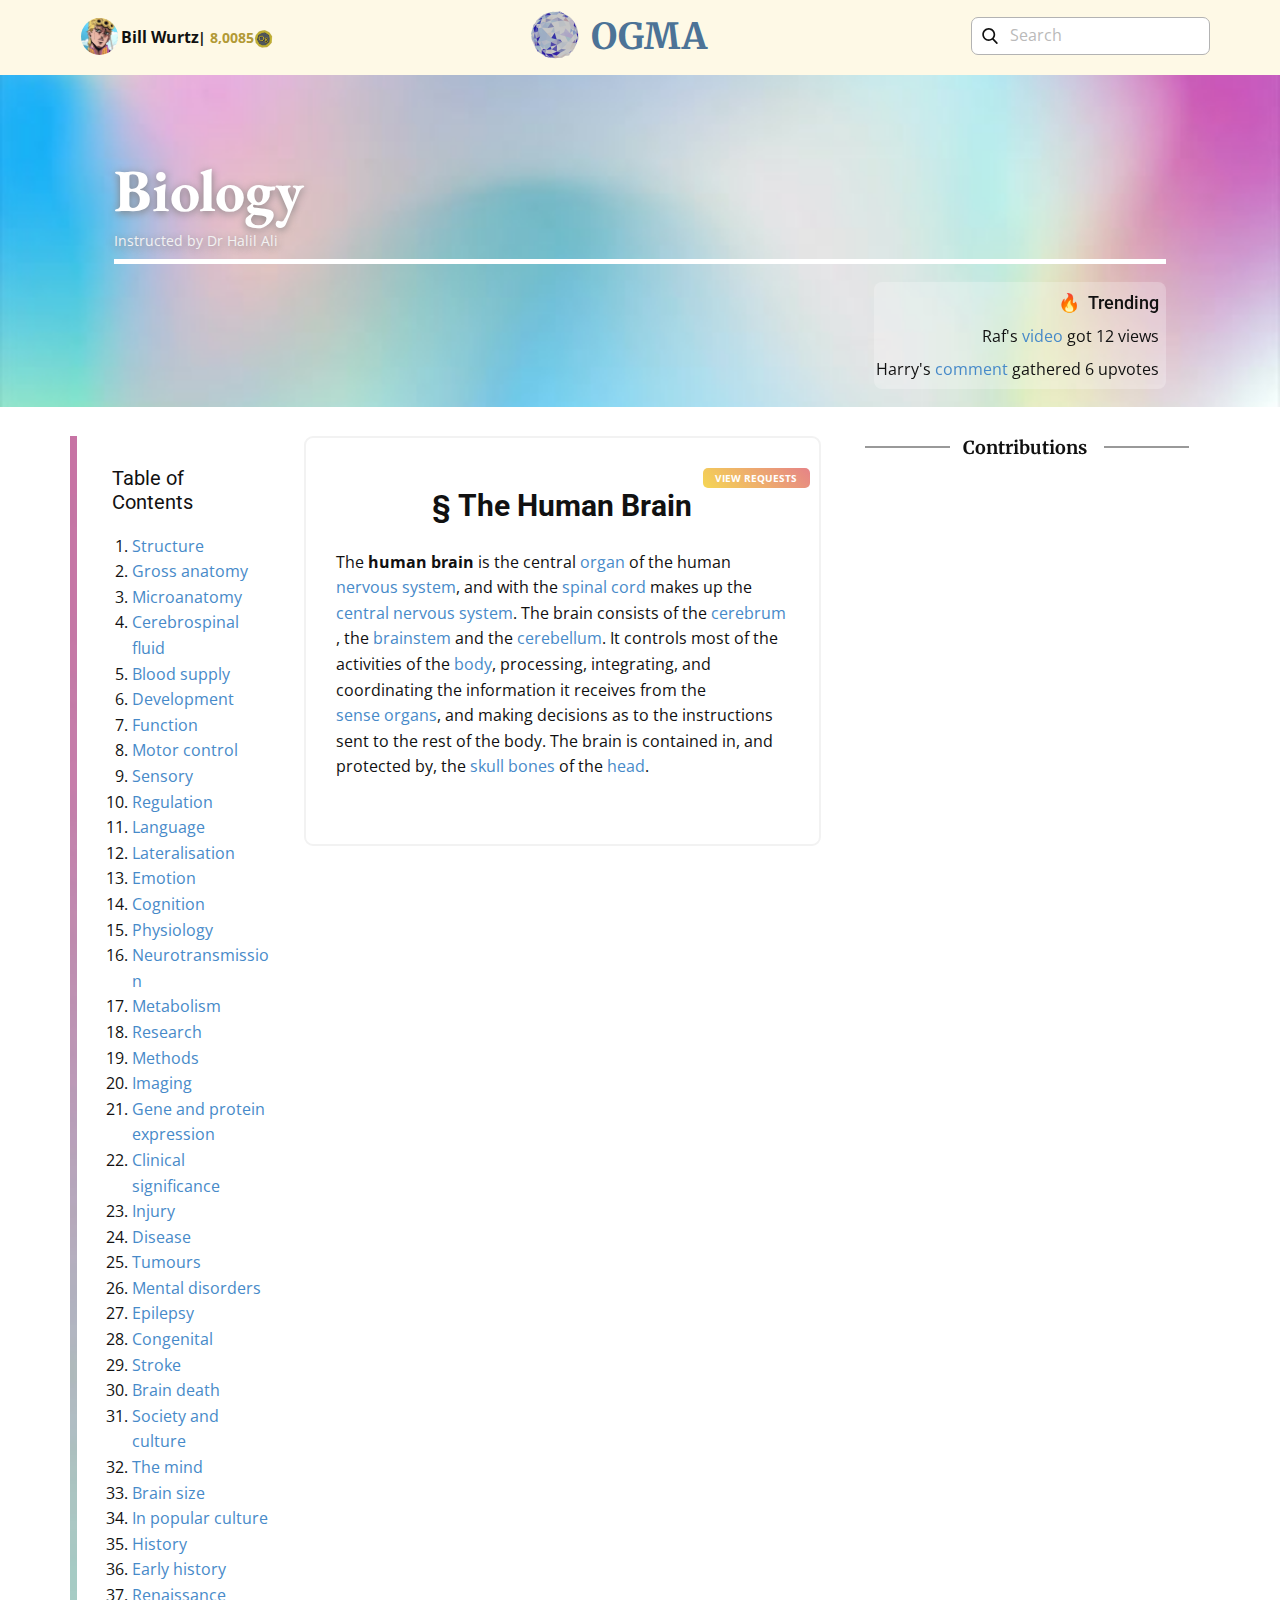
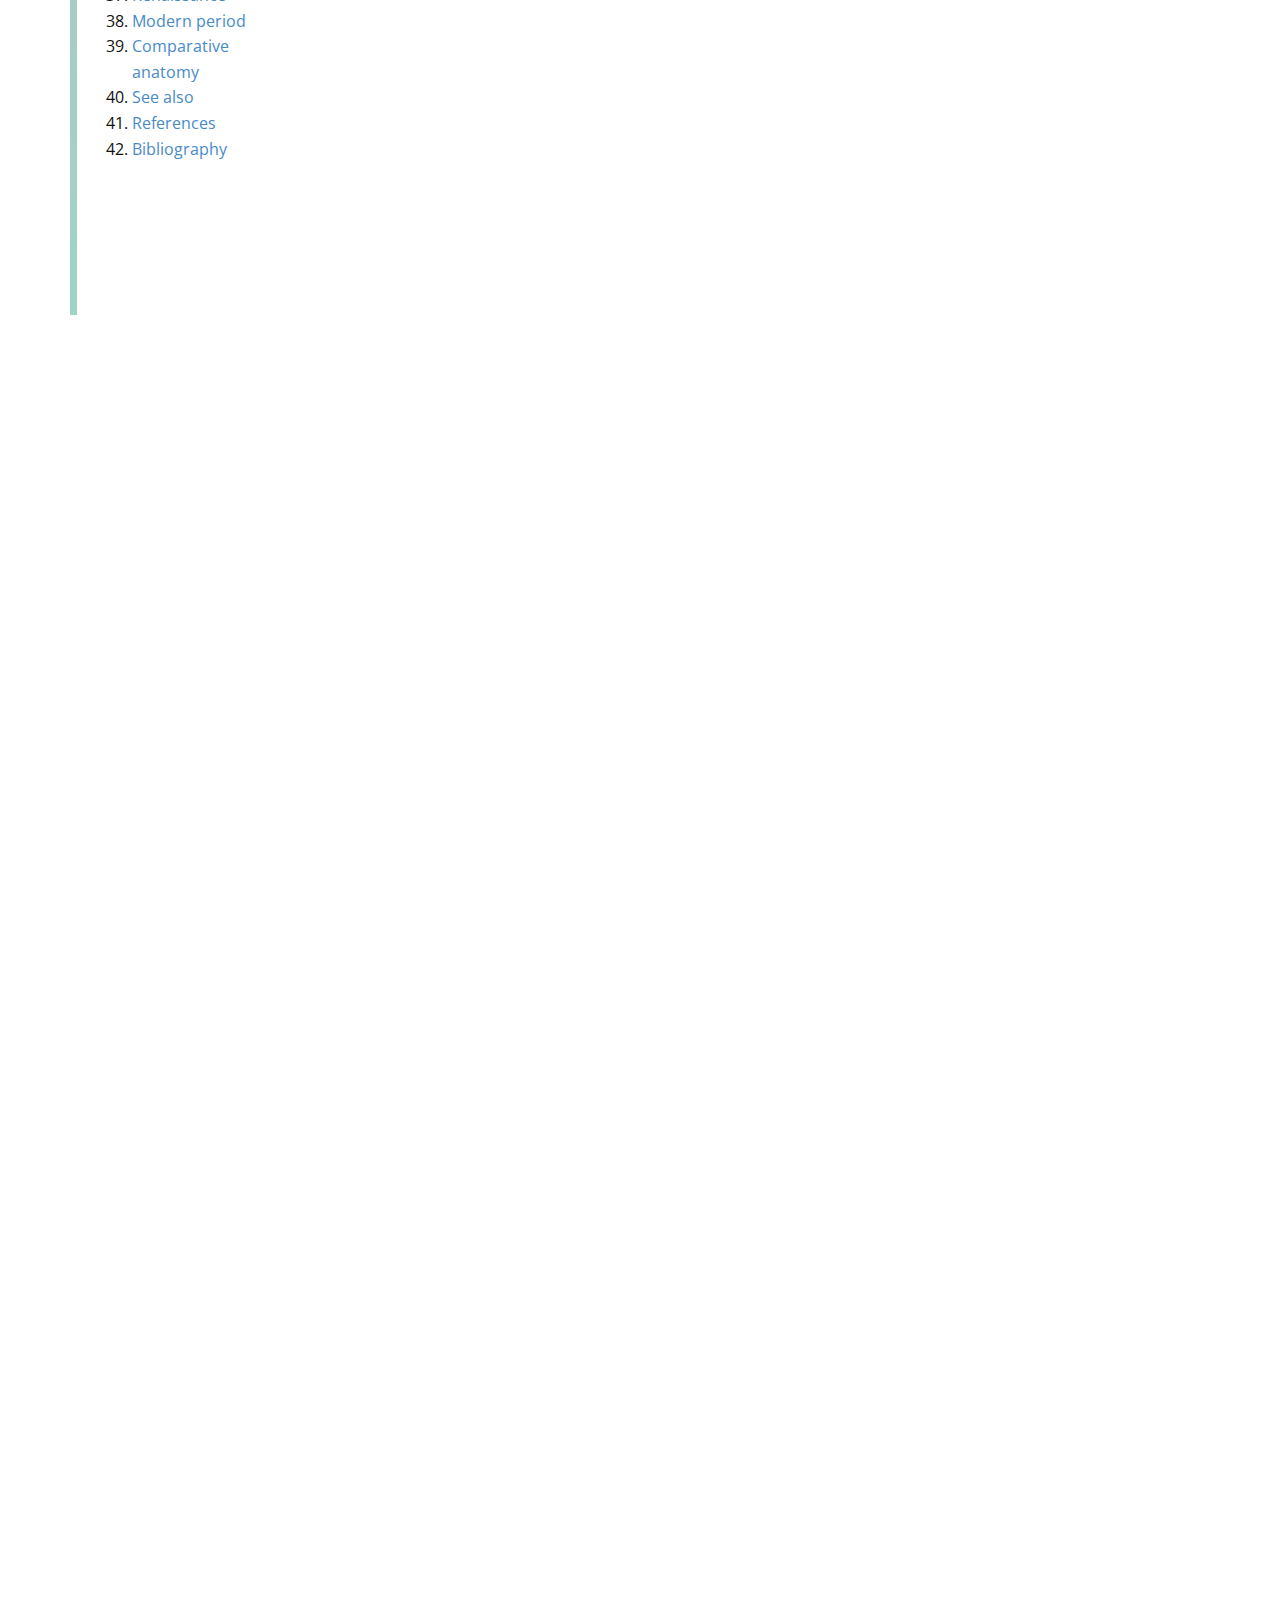
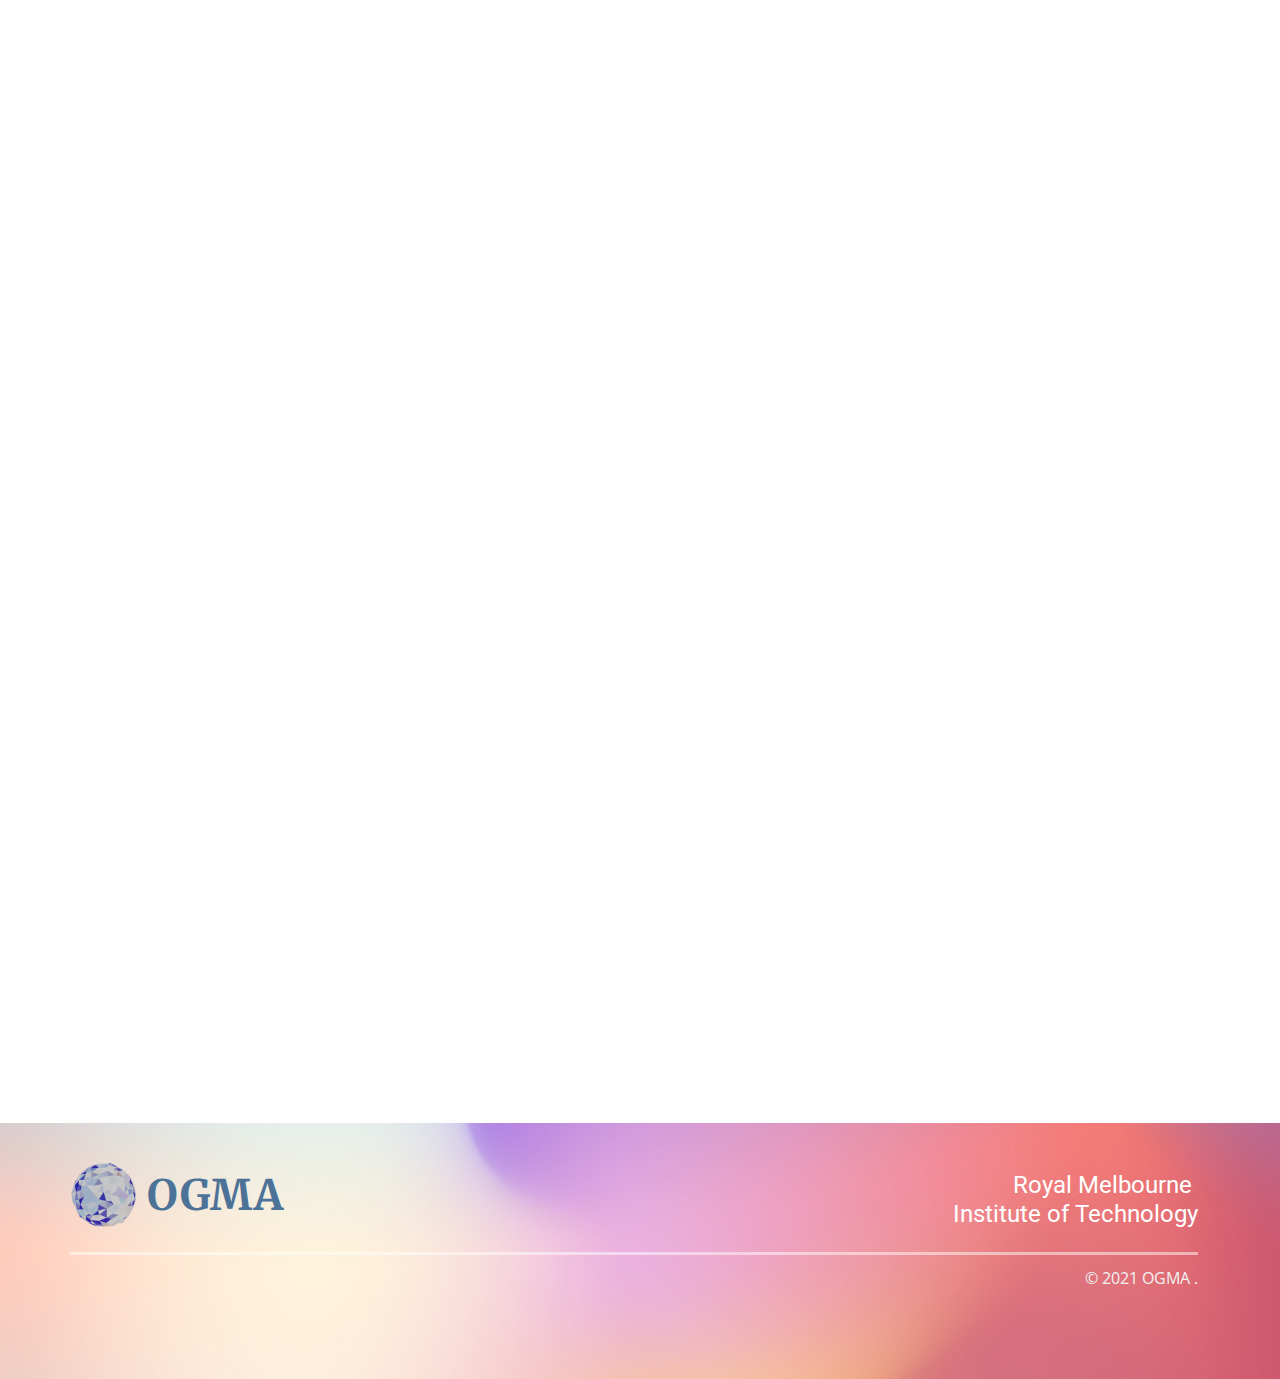
==== commit c0f8c11f: "redo" ====
--- a/src/Biology.html
+++ b/src/Biology.html
@@ -12,22 +12,11 @@
     <script class="u-script" type="text/javascript" src="jquery.js" defer=""></script>
     <script class="u-script" type="text/javascript" src="nicepage.js" defer=""></script>
     <meta name="generator" content="Nicepage 3.29.1, nicepage.com">
+    <link rel="icon" href="images/favicon.gif">
     <link id="u-theme-google-font" rel="stylesheet" href="https://fonts.googleapis.com/css?family=Roboto:100,100i,300,300i,400,400i,500,500i,700,700i,900,900i|Open+Sans:300,300i,400,400i,600,600i,700,700i,800,800i">
     <link id="u-page-google-font" rel="stylesheet" href="https://fonts.googleapis.com/css?family=Merriweather:300,300i,400,400i,700,700i,900,900i|EB+Garamond:400,400i,500,500i,600,600i,700,700i,800,800i">
     
-    <script>
-        function editText(id, newText) {
-          element = document.getElementById(id)
-          element.innerHTML = newText
-        }
-        function editBoth(id1, para1, id2, para2) {
-          editText(id1, para1)
-          editText(id2, para2)
-        }
-        function createComment() {
-          document.getElementById("commentDiv").appendChild('<div class="u-container-style u-custom-color-6 u-group u-radius-8 u-shape-round u-group-4" data-animation-name="fadeIn" data-animation-duration="1000" data-animation-delay="2750"><div class="u-container-layout u-container-layout-10"><p class="u-align-right u-text u-text-white u-text-11"><span class="u-text-palette-3-base"><span style="font-weight: 700;" class="u-text-white">Adrian</span><br></span>Wow, thats a coooool tip to help remember the lobes! Thanks Adrian.</p><img class="u-image u-image-default u-preserve-proportions u-image-15" src="images/comment1.png" alt="" data-image-width="270" data-image-height="270"><div class="u-rotation-parent u-rotation-parent-4"><img class="u-image u-image-default u-preserve-proportions u-rotate-180 u-image-16" src="images/thumbs1.png" alt="" data-image-width="270" data-image-height="270"></div><img class="u-image u-image-default u-preserve-proportions u-image-17" src="images/thumbs1.png" alt="" data-image-width="270" data-image-height="270"></div></div>')
-        }
-    </script>
+    
     
     <script type="application/ld+json">{
 		"@context": "http://schema.org",
@@ -283,14 +272,10 @@
                     <div class="u-layout-row">
                       <div class="u-align-left u-container-style u-layout-cell u-radius-9 u-shape-round u-size-35 u-white u-layout-cell-3" data-animation-name="fadeIn" data-animation-duration="750" data-animation-delay="750" data-animation-direction="">
                         <div class="u-border-2 u-border-grey-5 u-container-layout u-container-layout-3">
-                          <button class="u-border-none u-btn u-btn-round u-button-style u-gradient u-none u-radius-5 u-text-body-alt-color u-text-hover-palette-2-base u-btn-1" onclick='editText("firstParagraph", "The human brain is the central organ of the human nervous system. The brain and spinal cord make up the central nervous system. The brain consists of the:<br>    - Cerebrum<br>    - Brain stem<br>    - Cerebellum<br>The Brain controls most of the activities in your body, processing and interpreting information received from the sense organs making decisions and instructing the rest of the body. The brain is contain in and protected by the skull bones in the head.")'>
-                                View Requests
-                          </button>                         
-                          <!-- <a class="u-btn u-btn-round u-button-style u-gradient u-none u-radius-4 u-text-body-alt-color u-btn-2"><span class="u-file-icon u-icon u-icon-1"><img src="images/edit.png" alt=""></span>&nbsp;
-                          </a> -->
+                          <a href="https://nicepage.com/one-page-template" class="u-border-none u-btn u-btn-round u-button-style u-gradient u-none u-radius-5 u-text-body-alt-color u-text-hover-palette-2-base u-btn-1">View Requests</a>
                           <h3 class="u-align-center u-text u-text-3"><b>§&nbsp;</b>The Human Brain
                           </h3>
-                          <p class="u-align-left u-text u-text-4", id="firstParagraph"> The&nbsp;<b>human brain</b>&nbsp;is the central&nbsp;<a href="https://en.wikipedia.org/wiki/Organ_(anatomy)" class="mw-redirect u-active-none u-border-none u-btn u-button-style u-hover-none u-none u-text-palette-1-base u-btn-3" title="Organ (anatomy)">organ</a>&nbsp;of the human&nbsp;<a href="https://en.wikipedia.org/wiki/Nervous_system" title="Nervous system" class="u-active-none u-border-none u-btn u-button-style u-hover-none u-none u-text-palette-1-base u-btn-4">nervous system</a>, and with the&nbsp;<a href="https://en.wikipedia.org/wiki/Spinal_cord" title="Spinal cord" class="u-active-none u-border-none u-btn u-button-style u-hover-none u-none u-text-palette-1-base u-btn-5">spinal cord</a>&nbsp;makes up the&nbsp;<a href="https://en.wikipedia.org/wiki/Central_nervous_system" title="Central nervous system" class="u-active-none u-border-none u-btn u-button-style u-hover-none u-none u-text-palette-1-base u-btn-6">central nervous system</a>. The brain consists of the&nbsp;<a href="https://en.wikipedia.org/wiki/Cerebrum" title="Cerebrum" class="u-active-none u-border-none u-btn u-button-style u-hover-none u-none u-text-palette-1-base u-btn-7">cerebrum</a>, the&nbsp;<a href="https://en.wikipedia.org/wiki/Brainstem" title="Brainstem" class="u-active-none u-border-none u-btn u-button-style u-hover-none u-none u-text-palette-1-base u-btn-8">brainstem</a>&nbsp;and the&nbsp;<a href="https://en.wikipedia.org/wiki/Cerebellum" title="Cerebellum" class="u-active-none u-border-none u-btn u-button-style u-hover-none u-none u-text-palette-1-base u-btn-9">cerebellum</a>. It controls most of the activities of the&nbsp;<a href="https://en.wikipedia.org/wiki/Human_body" title="Human body" class="u-active-none u-border-none u-btn u-button-style u-hover-none u-none u-text-palette-1-base u-btn-10">body</a>, processing, integrating, and coordinating the information it receives from the&nbsp;<a href="https://en.wikipedia.org/wiki/Sensory_nervous_system" title="Sensory nervous system" class="u-active-none u-border-none u-btn u-button-style u-hover-none u-none u-text-palette-1-base u-btn-11">sense organs</a>, and making decisions as to the instructions sent to the rest of the body. The brain is contained in, and protected by, the&nbsp;<a href="https://en.wikipedia.org/wiki/Neurocranium" title="Neurocranium" class="u-active-none u-border-none u-btn u-button-style u-hover-none u-none u-text-palette-1-base u-btn-12">skull bones</a>&nbsp;of the head.
+                          <p class="u-align-left u-text u-text-4"> The&nbsp;<b>human brain</b>&nbsp;is the central&nbsp;<a href="https://en.wikipedia.org/wiki/Organ_(anatomy)" class="mw-redirect u-active-none u-border-none u-btn u-button-style u-hover-none u-none u-text-palette-1-base u-btn-2" title="Organ (anatomy)">organ</a>&nbsp;of the human&nbsp;<a href="https://en.wikipedia.org/wiki/Nervous_system" title="Nervous system" class="u-active-none u-border-none u-btn u-button-style u-hover-none u-none u-text-palette-1-base u-btn-3">nervous system</a>, and with the&nbsp;<a href="https://en.wikipedia.org/wiki/Spinal_cord" title="Spinal cord" class="u-active-none u-border-none u-btn u-button-style u-hover-none u-none u-text-palette-1-base u-btn-4">spinal cord</a>&nbsp;makes up the&nbsp;<a href="https://en.wikipedia.org/wiki/Central_nervous_system" title="Central nervous system" class="u-active-none u-border-none u-btn u-button-style u-hover-none u-none u-text-palette-1-base u-btn-5">central nervous system</a>. The brain consists of the&nbsp;<a href="https://en.wikipedia.org/wiki/Cerebrum" title="Cerebrum" class="u-active-none u-border-none u-btn u-button-style u-hover-none u-none u-text-palette-1-base u-btn-6">cerebrum</a>, the&nbsp;<a href="https://en.wikipedia.org/wiki/Brainstem" title="Brainstem" class="u-active-none u-border-none u-btn u-button-style u-hover-none u-none u-text-palette-1-base u-btn-7">brainstem</a>&nbsp;and the&nbsp;<a href="https://en.wikipedia.org/wiki/Cerebellum" title="Cerebellum" class="u-active-none u-border-none u-btn u-button-style u-hover-none u-none u-text-palette-1-base u-btn-8">cerebellum</a>. It controls most of the activities of the&nbsp;<a href="https://en.wikipedia.org/wiki/Human_body" title="Human body" class="u-active-none u-border-none u-btn u-button-style u-hover-none u-none u-text-palette-1-base u-btn-9">body</a>, processing, integrating, and coordinating the information it receives from the&nbsp;<a href="https://en.wikipedia.org/wiki/Sensory_nervous_system" title="Sensory nervous system" class="u-active-none u-border-none u-btn u-button-style u-hover-none u-none u-text-palette-1-base u-btn-10">sense organs</a>, and making decisions as to the instructions sent to the rest of the body. The brain is contained in, and protected by, the&nbsp;<a href="https://en.wikipedia.org/wiki/Neurocranium" title="Neurocranium" class="u-active-none u-border-none u-btn u-button-style u-hover-none u-none u-text-palette-1-base u-btn-11">skull bones</a>&nbsp;of the&nbsp;<a href="https://en.wikipedia.org/wiki/Human_head" title="Human head" class="u-active-none u-border-none u-btn u-button-style u-hover-none u-none u-text-palette-1-base u-btn-12">head</a>.
                           </p>
                         </div>
                       </div>
@@ -308,17 +293,13 @@
                       <div class="u-align-left u-container-style u-layout-cell u-radius-9 u-shape-round u-size-35 u-white u-layout-cell-5" data-animation-name="fadeIn" data-animation-duration="750" data-animation-delay="1250">
                         <div class="u-border-2 u-border-grey-5 u-container-layout u-container-layout-5">
                           <h4 class="u-text u-text-6">Gross Anatomy</h4>
-                          <button class="u-border-none u-btn u-btn-round u-button-style u-gradient u-none u-radius-5 u-text-body-alt-color u-text-hover-palette-2-base u-btn-13" onclick='editText("secondParagraph", "The average adult brain weights approximately 1.2-1.4kg, which is about 2% of the total body weight. The average volume for an adult male brain is 1260 cm3 and 1130 cm3 for a female. There is a substantial variance  in size between individuals with the standard reference range, male brains ranging from 1180- 1620 g, female brains ranging from 1030-1400 g. The largest part of the brain is the Cerebrum and consists of the cerebral hemispheres and sits on top of the other brain structures. The outer region of the hemispheres is the cerebral cortex, made of grey matter consisting of cortical layers of neurons.<br>Each hemisphere is divided into 4 main lobes;<br>- Frontal lobe<br>- Parietal lobe<br>- Temporal lob<br>- Occidental lobe<br>There are three other lobes which some sources include which are the central lobe, a limbic lobe and an insular lobe.<br>The central lobe - comprises of the precentral gyrus and the postcentral gyrus and is included as it forms a distinct functional role (that centers around auditory stimuli, memory, and emotion)- Medical news today.<br>The brain stem- resembling a stalk, attaches to and leaves the cerebrum at the start of the midbrain area. The brain stem includes the midbrain, the pons, and the medulla oblongata. Behind the brainstem is the cerebellum.")'>
-                            View Requests
-                          </button>                        
-                          <!-- <a href="https://nicepage.com/website-mockup" class="u-btn u-btn-round u-button-style u-gradient u-none u-radius-4 u-text-body-alt-color u-btn-15"><span class="u-file-icon u-icon u-icon-2"><img src="images/edit.png" alt=""></span>&nbsp; 
-                          </a> -->
-                          <p class="u-text u-text-7" id="secondParagraph"> The adult human <span class="u-text-custom-color-2" style="font-weight: 700;">brain weighs on average about 1.2–1.4&nbsp;kg (2.6–3.1&nbsp;lb) </span>which is about 2% of the total body weight,<a href="https://en.wikipedia.org/wiki/Human_brain#cite_note-CarpenterCh1-4" class="u-active-none u-border-none u-btn u-button-style u-hover-none u-none u-text-palette-1-base u-btn-16">[4]</a>
-                            <a href="https://en.wikipedia.org/wiki/Human_brain#cite_note-Bigos-5" class="u-active-none u-border-none u-btn u-button-style u-hover-none u-none u-text-palette-1-base u-btn-17">[5]</a>&nbsp;with a volume of around 1260&nbsp;<a href="https://en.wikipedia.org/wiki/Cubic_centimetre" title="Cubic centimetre" class="u-active-none u-border-none u-btn u-button-style u-hover-none u-none u-text-palette-1-base u-btn-18">cm3</a>&nbsp;in men and 1130&nbsp;cm3&nbsp;in women.&nbsp;There is substantial individual variation,<a href="https://en.wikipedia.org/wiki/Human_brain#cite_note-Cosgrove-6" class="u-active-none u-border-none u-btn u-button-style u-hover-none u-none u-text-palette-1-base u-btn-19">[6]</a>&nbsp;with the standard&nbsp;<a href="https://en.wikipedia.org/wiki/Reference_range" title="Reference range" class="u-active-none u-border-none u-btn u-button-style u-hover-none u-none u-text-palette-1-base u-btn-20">reference range</a>&nbsp;for men being 1,180–1,620&nbsp;g (2.60–3.57&nbsp;lb)<a href="https://en.wikipedia.org/wiki/Human_brain#cite_note-MolinaDiMaio2012-7" class="u-active-none u-border-none u-btn u-button-style u-hover-none u-none u-text-palette-1-base u-btn-21">[7]</a>&nbsp;and for women 1,030–1,400&nbsp;g (2.27–3.09&nbsp;lb).<a href="https://en.wikipedia.org/wiki/Human_brain#cite_note-MolinaDiMaio2015-8" class="u-active-none u-border-none u-btn u-button-style u-hover-none u-none u-text-palette-1-base u-btn-22">[8]</a>The&nbsp;<a href="https://en.wikipedia.org/wiki/Cerebrum" title="Cerebrum" class="u-active-none u-border-none u-btn u-button-style u-hover-none u-none u-text-palette-1-base u-btn-23">cerebrum</a>, consisting of the&nbsp;<a href="https://en.wikipedia.org/wiki/Cerebral_hemisphere" title="Cerebral hemisphere" class="u-active-none u-border-none u-btn u-button-style u-hover-none u-none u-text-palette-1-base u-btn-24">cerebral hemispheres</a>, forms the largest part of the brain and overlies the other brain structures.<a href="https://en.wikipedia.org/wiki/Human_brain#cite_note-FOOTNOTEGray's_Anatomy2008227%E2%80%939-9" class="u-active-none u-border-none u-btn u-button-style u-hover-none u-none u-text-palette-1-base u-btn-25">[9]</a>&nbsp;The outer region of the hemispheres, the&nbsp;<a href="https://en.wikipedia.org/wiki/Cerebral_cortex" title="Cerebral cortex" class="u-active-none u-border-none u-btn u-button-style u-hover-none u-none u-text-palette-1-base u-btn-26">cerebral cortex</a>, is&nbsp;<a href="https://en.wikipedia.org/wiki/Grey_matter" title="Grey matter" class="u-active-none u-border-none u-btn u-button-style u-hover-none u-none u-text-palette-1-base u-btn-27">grey matter</a>, consisting of&nbsp;<a href="https://en.wikipedia.org/wiki/Cerebral_cortex#Layers" title="Cerebral cortex" class="u-active-none u-border-none u-btn u-button-style u-hover-none u-none u-text-palette-1-base u-btn-28">cortical layers</a>&nbsp;of&nbsp;<a href="https://en.wikipedia.org/wiki/Neuron" title="Neuron" class="u-active-none u-border-none u-btn u-button-style u-hover-none u-none u-text-palette-1-base u-btn-29">neurons</a>.&nbsp;<br>
-                            <br>Each hemisphere is divided into four main&nbsp;<a href="https://en.wikipedia.org/wiki/Lobes_of_the_brain" title="Lobes of the brain" class="u-active-none u-border-none u-btn u-button-style u-hover-none u-none u-text-palette-1-base u-btn-30">lobes</a>&nbsp;– the&nbsp;<a href="https://en.wikipedia.org/wiki/Frontal_lobe" title="Frontal lobe" class="u-active-none u-border-none u-btn u-button-style u-hover-none u-none u-text-palette-1-base u-btn-31">frontal lobe</a>,&nbsp;<a href="https://en.wikipedia.org/wiki/Parietal_lobe" title="Parietal lobe" class="u-active-none u-border-none u-btn u-button-style u-hover-none u-none u-text-palette-1-base u-btn-32">parietal lobe</a>,&nbsp;<a href="https://en.wikipedia.org/wiki/Temporal_lobe" title="Temporal lobe" class="u-active-none u-border-none u-btn u-button-style u-hover-none u-none u-text-palette-1-base u-btn-33">temporal lobe</a>, and&nbsp;<a href="https://en.wikipedia.org/wiki/Occipital_lobe" title="Occipital lobe" class="u-active-none u-border-none u-btn u-button-style u-hover-none u-none u-text-palette-1-base u-btn-34">occipital lobe</a>.<a href="https://en.wikipedia.org/wiki/Human_brain#cite_note-FOOTNOTEGray's_Anatomy2008335%E2%80%937-10" class="u-active-none u-border-none u-btn u-button-style u-hover-none u-none u-text-palette-1-base u-btn-35">[10]</a>&nbsp;Three other lobes are included by some sources which are a&nbsp;<i>central lobe</i>, a&nbsp;<a href="https://en.wikipedia.org/wiki/Limbic_lobe" title="Limbic lobe" class="u-active-none u-border-none u-btn u-button-style u-hover-none u-none u-text-palette-1-base u-btn-36">limbic lobe</a>, and an&nbsp;<a href="https://en.wikipedia.org/wiki/Insular_cortex" title="Insular cortex" class="u-active-none u-border-none u-btn u-button-style u-hover-none u-none u-text-palette-1-base u-btn-37">insular lobe</a>.<a href="https://en.wikipedia.org/wiki/Human_brain#cite_note-Ribas-11" class="u-active-none u-border-none u-btn u-button-style u-hover-none u-none u-text-palette-1-base u-btn-38">[11]</a>&nbsp;The central lobe comprises the&nbsp;<a href="https://en.wikipedia.org/wiki/Precentral_gyrus" title="Precentral gyrus" class="u-active-none u-border-none u-btn u-button-style u-hover-none u-none u-text-palette-1-base u-btn-39">precentral gyrus</a>&nbsp;and the&nbsp;<a href="https://en.wikipedia.org/wiki/Postcentral_gyrus" title="Postcentral gyrus" class="u-active-none u-border-none u-btn u-button-style u-hover-none u-none u-text-palette-1-base u-btn-40">postcentral gyrus</a>&nbsp;and is included since it forms a distinct functional role.<a href="https://en.wikipedia.org/wiki/Human_brain#cite_note-Ribas-11" class="u-active-none u-border-none u-btn u-button-style u-hover-none u-none u-text-palette-1-base u-btn-41">[11]</a>
-                            <a href="https://en.wikipedia.org/wiki/Human_brain#cite_note-Frigeri-12" class="u-active-none u-border-none u-btn u-button-style u-hover-none u-none u-text-palette-1-base u-btn-42">[12]</a>The&nbsp;<a href="https://en.wikipedia.org/wiki/Brainstem" title="Brainstem" class="u-active-none u-border-none u-btn u-button-style u-hover-none u-none u-text-palette-1-base u-btn-43">brainstem</a>, resembling a stalk, attaches to and leaves the cerebrum at the start of the&nbsp;<a href="https://en.wikipedia.org/wiki/Midbrain" title="Midbrain" class="u-active-none u-border-none u-btn u-button-style u-hover-none u-none u-text-palette-1-base u-btn-44">midbrain</a>&nbsp;area. <b>
-                              <span class="u-text-custom-color-6">The brainstem includes the midbrain, the&nbsp;<a href="https://en.wikipedia.org/wiki/Pons" title="Pons" class="u-active-none u-border-none u-btn u-button-style u-hover-none u-none u-text-palette-1-base u-btn-45">pons</a>, and the&nbsp;<a href="https://en.wikipedia.org/wiki/Medulla_oblongata" title="Medulla oblongata" class="u-active-none u-border-none u-btn u-button-style u-hover-none u-none u-text-palette-1-base u-btn-46">medulla oblongata</a>. Behind the brainstem is the&nbsp;<a href="https://en.wikipedia.org/wiki/Cerebellum" title="Cerebellum" class="u-active-none u-border-none u-btn u-button-style u-hover-none u-none u-text-palette-1-base u-btn-47">cerebellum</a>
-                              </span>&nbsp;</b>(<a href="https://en.wikipedia.org/wiki/Latin_language" class="mw-redirect u-active-none u-border-none u-btn u-button-style u-hover-none u-none u-text-palette-1-base u-btn-48" title="Latin language">Latin</a>:&nbsp;<i>little brain</i>).<a href="https://en.wikipedia.org/wiki/Human_brain#cite_note-FOOTNOTEGray's_Anatomy2008227%E2%80%939-9" class="u-active-none u-border-none u-btn u-button-style u-hover-none u-none u-text-palette-1-base u-btn-49">[9]</a>
+                          <a href="https://nicepage.com/one-page-template" class="u-border-none u-btn u-btn-round u-button-style u-gradient u-none u-radius-5 u-text-body-alt-color u-text-hover-palette-2-base u-btn-13">View Requests</a>
+                          <p class="u-text u-text-7"> The adult human <span class="u-text-custom-color-2" style="font-weight: 700;">brain weighs on average about 1.2–1.4&nbsp;kg (2.6–3.1&nbsp;lb) </span>which is about 2% of the total body weight,<a href="https://en.wikipedia.org/wiki/Human_brain#cite_note-CarpenterCh1-4" class="u-active-none u-border-none u-btn u-button-style u-hover-none u-none u-text-palette-1-base u-btn-14">[4]</a>
+                            <a href="https://en.wikipedia.org/wiki/Human_brain#cite_note-Bigos-5" class="u-active-none u-border-none u-btn u-button-style u-hover-none u-none u-text-palette-1-base u-btn-15">[5]</a>&nbsp;with a volume of around 1260&nbsp;<a href="https://en.wikipedia.org/wiki/Cubic_centimetre" title="Cubic centimetre" class="u-active-none u-border-none u-btn u-button-style u-hover-none u-none u-text-palette-1-base u-btn-16">cm3</a>&nbsp;in men and 1130&nbsp;cm3&nbsp;in women.&nbsp;There is substantial individual variation,<a href="https://en.wikipedia.org/wiki/Human_brain#cite_note-Cosgrove-6" class="u-active-none u-border-none u-btn u-button-style u-hover-none u-none u-text-palette-1-base u-btn-17">[6]</a>&nbsp;with the standard&nbsp;<a href="https://en.wikipedia.org/wiki/Reference_range" title="Reference range" class="u-active-none u-border-none u-btn u-button-style u-hover-none u-none u-text-palette-1-base u-btn-18">reference range</a>&nbsp;for men being 1,180–1,620&nbsp;g (2.60–3.57&nbsp;lb)<a href="https://en.wikipedia.org/wiki/Human_brain#cite_note-MolinaDiMaio2012-7" class="u-active-none u-border-none u-btn u-button-style u-hover-none u-none u-text-palette-1-base u-btn-19">[7]</a>&nbsp;and for women 1,030–1,400&nbsp;g (2.27–3.09&nbsp;lb).<a href="https://en.wikipedia.org/wiki/Human_brain#cite_note-MolinaDiMaio2015-8" class="u-active-none u-border-none u-btn u-button-style u-hover-none u-none u-text-palette-1-base u-btn-20">[8]</a>The&nbsp;<a href="https://en.wikipedia.org/wiki/Cerebrum" title="Cerebrum" class="u-active-none u-border-none u-btn u-button-style u-hover-none u-none u-text-palette-1-base u-btn-21">cerebrum</a>, consisting of the&nbsp;<a href="https://en.wikipedia.org/wiki/Cerebral_hemisphere" title="Cerebral hemisphere" class="u-active-none u-border-none u-btn u-button-style u-hover-none u-none u-text-palette-1-base u-btn-22">cerebral hemispheres</a>, forms the largest part of the brain and overlies the other brain structures.<a href="https://en.wikipedia.org/wiki/Human_brain#cite_note-FOOTNOTEGray's_Anatomy2008227%E2%80%939-9" class="u-active-none u-border-none u-btn u-button-style u-hover-none u-none u-text-palette-1-base u-btn-23">[9]</a>&nbsp;The outer region of the hemispheres, the&nbsp;<a href="https://en.wikipedia.org/wiki/Cerebral_cortex" title="Cerebral cortex" class="u-active-none u-border-none u-btn u-button-style u-hover-none u-none u-text-palette-1-base u-btn-24">cerebral cortex</a>, is&nbsp;<a href="https://en.wikipedia.org/wiki/Grey_matter" title="Grey matter" class="u-active-none u-border-none u-btn u-button-style u-hover-none u-none u-text-palette-1-base u-btn-25">grey matter</a>, consisting of&nbsp;<a href="https://en.wikipedia.org/wiki/Cerebral_cortex#Layers" title="Cerebral cortex" class="u-active-none u-border-none u-btn u-button-style u-hover-none u-none u-text-palette-1-base u-btn-26">cortical layers</a>&nbsp;of&nbsp;<a href="https://en.wikipedia.org/wiki/Neuron" title="Neuron" class="u-active-none u-border-none u-btn u-button-style u-hover-none u-none u-text-palette-1-base u-btn-27">neurons</a>.&nbsp;<br>
+                            <br>Each hemisphere is divided into four main&nbsp;<a href="https://en.wikipedia.org/wiki/Lobes_of_the_brain" title="Lobes of the brain" class="u-active-none u-border-none u-btn u-button-style u-hover-none u-none u-text-palette-1-base u-btn-28">lobes</a>&nbsp;– the&nbsp;<a href="https://en.wikipedia.org/wiki/Frontal_lobe" title="Frontal lobe" class="u-active-none u-border-none u-btn u-button-style u-hover-none u-none u-text-palette-1-base u-btn-29">frontal lobe</a>,&nbsp;<a href="https://en.wikipedia.org/wiki/Parietal_lobe" title="Parietal lobe" class="u-active-none u-border-none u-btn u-button-style u-hover-none u-none u-text-palette-1-base u-btn-30">parietal lobe</a>,&nbsp;<a href="https://en.wikipedia.org/wiki/Temporal_lobe" title="Temporal lobe" class="u-active-none u-border-none u-btn u-button-style u-hover-none u-none u-text-palette-1-base u-btn-31">temporal lobe</a>, and&nbsp;<a href="https://en.wikipedia.org/wiki/Occipital_lobe" title="Occipital lobe" class="u-active-none u-border-none u-btn u-button-style u-hover-none u-none u-text-palette-1-base u-btn-32">occipital lobe</a>.<a href="https://en.wikipedia.org/wiki/Human_brain#cite_note-FOOTNOTEGray's_Anatomy2008335%E2%80%937-10" class="u-active-none u-border-none u-btn u-button-style u-hover-none u-none u-text-palette-1-base u-btn-33">[10]</a>&nbsp;Three other lobes are included by some sources which are a&nbsp;<i>central lobe</i>, a&nbsp;<a href="https://en.wikipedia.org/wiki/Limbic_lobe" title="Limbic lobe" class="u-active-none u-border-none u-btn u-button-style u-hover-none u-none u-text-palette-1-base u-btn-34">limbic lobe</a>, and an&nbsp;<a href="https://en.wikipedia.org/wiki/Insular_cortex" title="Insular cortex" class="u-active-none u-border-none u-btn u-button-style u-hover-none u-none u-text-palette-1-base u-btn-35">insular lobe</a>.<a href="https://en.wikipedia.org/wiki/Human_brain#cite_note-Ribas-11" class="u-active-none u-border-none u-btn u-button-style u-hover-none u-none u-text-palette-1-base u-btn-36">[11]</a>&nbsp;The central lobe comprises the&nbsp;<a href="https://en.wikipedia.org/wiki/Precentral_gyrus" title="Precentral gyrus" class="u-active-none u-border-none u-btn u-button-style u-hover-none u-none u-text-palette-1-base u-btn-37">precentral gyrus</a>&nbsp;and the&nbsp;<a href="https://en.wikipedia.org/wiki/Postcentral_gyrus" title="Postcentral gyrus" class="u-active-none u-border-none u-btn u-button-style u-hover-none u-none u-text-palette-1-base u-btn-38">postcentral gyrus</a>&nbsp;and is included since it forms a distinct functional role.<a href="https://en.wikipedia.org/wiki/Human_brain#cite_note-Ribas-11" class="u-active-none u-border-none u-btn u-button-style u-hover-none u-none u-text-palette-1-base u-btn-39">[11]</a>
+                            <a href="https://en.wikipedia.org/wiki/Human_brain#cite_note-Frigeri-12" class="u-active-none u-border-none u-btn u-button-style u-hover-none u-none u-text-palette-1-base u-btn-40">[12]</a>The&nbsp;<a href="https://en.wikipedia.org/wiki/Brainstem" title="Brainstem" class="u-active-none u-border-none u-btn u-button-style u-hover-none u-none u-text-palette-1-base u-btn-41">brainstem</a>, resembling a stalk, attaches to and leaves the cerebrum at the start of the&nbsp;<a href="https://en.wikipedia.org/wiki/Midbrain" title="Midbrain" class="u-active-none u-border-none u-btn u-button-style u-hover-none u-none u-text-palette-1-base u-btn-42">midbrain</a>&nbsp;area. <b>
+                              <span class="u-text-custom-color-6">The brainstem includes the midbrain, the&nbsp;<a href="https://en.wikipedia.org/wiki/Pons" title="Pons" class="u-active-none u-border-none u-btn u-button-style u-hover-none u-none u-text-palette-1-base u-btn-43">pons</a>, and the&nbsp;<a href="https://en.wikipedia.org/wiki/Medulla_oblongata" title="Medulla oblongata" class="u-active-none u-border-none u-btn u-button-style u-hover-none u-none u-text-palette-1-base u-btn-44">medulla oblongata</a>. Behind the brainstem is the&nbsp;<a href="https://en.wikipedia.org/wiki/Cerebellum" title="Cerebellum" class="u-active-none u-border-none u-btn u-button-style u-hover-none u-none u-text-palette-1-base u-btn-45">cerebellum</a>
+                              </span>&nbsp;</b>(<a href="https://en.wikipedia.org/wiki/Latin_language" class="mw-redirect u-active-none u-border-none u-btn u-button-style u-hover-none u-none u-text-palette-1-base u-btn-46" title="Latin language">Latin</a>:&nbsp;<i>little brain</i>).<a href="https://en.wikipedia.org/wiki/Human_brain#cite_note-FOOTNOTEGray's_Anatomy2008227%E2%80%939-9" class="u-active-none u-border-none u-btn u-button-style u-hover-none u-none u-text-palette-1-base u-btn-47">[9]</a>
                           </p>
                           <img class="u-image u-image-round u-radius-10 u-image-2" src="images/Cerebral_lobes.png" alt="" data-image-width="458" data-image-height="535">
                         </div>
@@ -403,23 +384,19 @@
               <div class="u-container-style u-layout-cell u-radius-9 u-shape-round u-size-28 u-white u-layout-cell-8" data-animation-name="fadeIn" data-animation-duration="750" data-animation-delay="1750" data-animation-direction="">
                 <div class="u-border-2 u-border-grey-5 u-container-layout u-container-layout-12">
                   <h4 class="u-text u-text-default u-text-12"> Neurotransmission</h4>
-                  <button class="u-border-none u-btn u-btn-round u-button-style u-gradient u-none u-radius-5 u-text-body-alt-color u-text-hover-palette-2-base u-btn-48" onclick='editBoth("thirdParagraph", "A neurotransmitter is a chemical messenger that carries, boosts, and balances signals between neurons (also known as nerve cells) and target cells throughout the body. These target cells may be in glands, muscles, or other neurons.Billions of neurotransmitter molecules work constantly to keep our brains functioning, managing everything from our breathing to our heartbeat to our learning and concentration levels. They can also affect a variety of psychological functions such as fear, mood, pleasure, and joy.", "forthParagraph", "The cerebrum is the largest part of the brain. It is in the front part of the brain. It contains about 15 billion cells, and is the latest brain structure to have evolved. The cerebrum takes in data from sight and other sense organs, and makes sense of it (interprets it). It controls consciousness and action (voluntary muscular activity). It plans, thinks, judges, and organises speech and information. These are the so-called higher mental functions.The cerebrum is divided into two cerebral hemispheres. These two cerebral hemispheres are connected by three bands of nerve fibres, or commissures, which connect the two halves. The outer layers of the cerebrum are made up of the grey matter, and is called the cerebral cortex. The inner layers are made up of the white matter (nerve fibres), and the basal ganglia. In the cerebrum, there are specific regions for each kind of stimulus and its response. For example, occipital lobe is the region for visual reception, temporal lobe for auditory reception, and parietal lobe for touch, smell, temperature and conscious association. The frontal lobe takes action, based on sensory input and other factors.")'>
-                  View Requests
-                  </button>
-                  <!-- <a href="https://nicepage.com/website-mockup" class="u-btn u-btn-round u-button-style u-gradient u-none u-radius-4 u-text-body-alt-color u-btn-51"><span class="u-file-icon u-icon u-icon-3"><img src="images/edit.png" alt=""></span>&nbsp;  -->
-                  </a>
-                  <p class="u-text u-text-13" id="thirdParagraph"> Brain activity is made possible by the interconnections of&nbsp;<a href="https://en.wikipedia.org/wiki/Neuron" title="Neuron" class="u-active-none u-border-none u-btn u-button-style u-hover-none u-none u-text-palette-1-base u-btn-52">neurons</a>&nbsp;that are linked together to reach their targets.<a href="https://en.wikipedia.org/wiki/Human_brain#cite_note-FOOTNOTEPocock200668-126" class="u-active-none u-border-none u-btn u-button-style u-hover-none u-none u-text-palette-1-base u-btn-53">[125]</a>&nbsp;A neuron consists of a&nbsp;<a href="https://en.wikipedia.org/wiki/Soma_(biology)" title="Soma (biology)" class="u-active-none u-border-none u-btn u-button-style u-hover-none u-none u-text-palette-1-base u-btn-54">cell body</a>,&nbsp;<a href="https://en.wikipedia.org/wiki/Axon" title="Axon" class="u-active-none u-border-none u-btn u-button-style u-hover-none u-none u-text-palette-1-base u-btn-55">axon</a>, and&nbsp;<a href="https://en.wikipedia.org/wiki/Dendrite" title="Dendrite" class="u-active-none u-border-none u-btn u-button-style u-hover-none u-none u-text-palette-1-base u-btn-56">dendrites</a>. Dendrites are often extensive branches that receive information in the form of signals from the axon terminals of other neurons.&nbsp;<br>
-                    <br>The signals received may cause the neuron to initiate an&nbsp;<a href="https://en.wikipedia.org/wiki/Action_potential" title="Action potential" class="u-active-none u-border-none u-btn u-button-style u-hover-none u-none u-text-palette-1-base u-btn-57">action potential</a>&nbsp;(an electrochemical signal or nerve impulse) which is sent along its axon to the axon terminal, to connect with the dendrites or with the cell body of another neuron. An action potential is initiated at the&nbsp;<a href="https://en.wikipedia.org/wiki/Axon#Initial_segment" title="Axon" class="u-active-none u-border-none u-btn u-button-style u-hover-none u-none u-text-palette-1-base u-btn-58">initial segment</a>&nbsp;of an axon, which contains a specialized complex of proteins.<a href="https://en.wikipedia.org/wiki/Human_brain#cite_note-127" class="u-active-none u-border-none u-btn u-button-style u-hover-none u-none u-text-palette-1-base u-btn-59">[126]</a>&nbsp;<br>
-                    <br>When an action potential, reaches the axon terminal it triggers the release of a&nbsp;<a href="https://en.wikipedia.org/wiki/Neurotransmitter" title="Neurotransmitter" class="u-active-none u-border-none u-btn u-button-style u-hover-none u-none u-text-palette-1-base u-btn-60">neurotransmitter</a>&nbsp;at a&nbsp;<a href="https://en.wikipedia.org/wiki/Synapse" title="Synapse" class="u-active-none u-border-none u-btn u-button-style u-hover-none u-none u-text-palette-1-base u-btn-61">synapse</a>&nbsp;that propagates a signal that acts on the target cell.<a href="https://en.wikipedia.org/wiki/Human_brain#cite_note-FOOTNOTEPocock200670%E2%80%9374-128" class="u-active-none u-border-none u-btn u-button-style u-hover-none u-none u-text-palette-1-base u-btn-62">[127]</a>&nbsp;These chemical neurotransmitters include&nbsp;<a href="https://en.wikipedia.org/wiki/Dopamine" title="Dopamine" class="u-active-none u-border-none u-btn u-button-style u-hover-none u-none u-text-palette-1-base u-btn-63">dopamine</a>,&nbsp;<a href="https://en.wikipedia.org/wiki/Serotonin" title="Serotonin" class="u-active-none u-border-none u-btn u-button-style u-hover-none u-none u-text-palette-1-base u-btn-64">serotonin</a>,&nbsp;<a href="https://en.wikipedia.org/wiki/Gamma-Aminobutyric_acid" title="Gamma-Aminobutyric acid" class="u-active-none u-border-none u-btn u-button-style u-hover-none u-none u-text-palette-1-base u-btn-65">GABA</a>,&nbsp;<a href="https://en.wikipedia.org/wiki/Glutamate_(neurotransmitter)" title="Glutamate (neurotransmitter)" class="u-active-none u-border-none u-btn u-button-style u-hover-none u-none u-text-palette-1-base u-btn-66">glutamate</a>, and&nbsp;<a href="https://en.wikipedia.org/wiki/Acetylcholine" title="Acetylcholine" class="u-active-none u-border-none u-btn u-button-style u-hover-none u-none u-text-palette-1-base u-btn-67">acetylcholine</a>.<a href="https://en.wikipedia.org/wiki/Human_brain#cite_note-NIMH2017-129" class="u-active-none u-border-none u-btn u-button-style u-hover-none u-none u-text-palette-1-base u-btn-68">[128]</a>&nbsp;GABA is the major inhibitory neurotransmitter in the brain, and glutamate is the major excitatory neurotransmitter.<a href="https://en.wikipedia.org/wiki/Human_brain#cite_note-130" class="u-active-none u-border-none u-btn u-button-style u-hover-none u-none u-text-palette-1-base u-btn-69">[129]</a>&nbsp;Neurons link at synapses to form&nbsp;<a href="https://en.wikipedia.org/wiki/Neural_pathway" title="Neural pathway" class="u-active-none u-border-none u-btn u-button-style u-hover-none u-none u-text-palette-1-base u-btn-70">neural pathways</a>,&nbsp;<a href="https://en.wikipedia.org/wiki/Neural_circuit" title="Neural circuit" class="u-active-none u-border-none u-btn u-button-style u-hover-none u-none u-text-palette-1-base u-btn-71">neural circuits</a>, and large elaborate&nbsp;<a href="https://en.wikipedia.org/wiki/Large_scale_brain_networks" class="mw-redirect u-active-none u-border-none u-btn u-button-style u-hover-none u-none u-text-palette-1-base u-btn-72" title="Large scale brain networks">network systems</a>&nbsp;such as the&nbsp;<a href="https://en.wikipedia.org/wiki/Salience_network" title="Salience network" class="u-active-none u-border-none u-btn u-button-style u-hover-none u-none u-text-palette-1-base u-btn-73">salience network</a>&nbsp;and the&nbsp;<a href="https://en.wikipedia.org/wiki/Default_mode_network" title="Default mode network" class="u-active-none u-border-none u-btn u-button-style u-hover-none u-none u-text-palette-1-base u-btn-74">default mode network</a>, and the activity between them is driven by the process of&nbsp;<a href="https://en.wikipedia.org/wiki/Neurotransmission" title="Neurotransmission" class="u-active-none u-border-none u-btn u-button-style u-hover-none u-none u-text-palette-1-base u-btn-75">neurotransmission</a>.
+                  <a href="https://nicepage.com/one-page-template" class="u-border-none u-btn u-btn-round u-button-style u-gradient u-none u-radius-5 u-text-body-alt-color u-text-hover-palette-2-base u-btn-48">View Requests</a>
+                  <p class="u-text u-text-13"> Brain activity is made possible by the interconnections of&nbsp;<a href="https://en.wikipedia.org/wiki/Neuron" title="Neuron" class="u-active-none u-border-none u-btn u-button-style u-hover-none u-none u-text-palette-1-base u-btn-49">neurons</a>&nbsp;that are linked together to reach their targets.<a href="https://en.wikipedia.org/wiki/Human_brain#cite_note-FOOTNOTEPocock200668-126" class="u-active-none u-border-none u-btn u-button-style u-hover-none u-none u-text-palette-1-base u-btn-50">[125]</a>&nbsp;A neuron consists of a&nbsp;<a href="https://en.wikipedia.org/wiki/Soma_(biology)" title="Soma (biology)" class="u-active-none u-border-none u-btn u-button-style u-hover-none u-none u-text-palette-1-base u-btn-51">cell body</a>,&nbsp;<a href="https://en.wikipedia.org/wiki/Axon" title="Axon" class="u-active-none u-border-none u-btn u-button-style u-hover-none u-none u-text-palette-1-base u-btn-52">axon</a>, and&nbsp;<a href="https://en.wikipedia.org/wiki/Dendrite" title="Dendrite" class="u-active-none u-border-none u-btn u-button-style u-hover-none u-none u-text-palette-1-base u-btn-53">dendrites</a>. Dendrites are often extensive branches that receive information in the form of signals from the axon terminals of other neurons.&nbsp;<br>
+                    <br>The signals received may cause the neuron to initiate an&nbsp;<a href="https://en.wikipedia.org/wiki/Action_potential" title="Action potential" class="u-active-none u-border-none u-btn u-button-style u-hover-none u-none u-text-palette-1-base u-btn-54">action potential</a>&nbsp;(an electrochemical signal or nerve impulse) which is sent along its axon to the axon terminal, to connect with the dendrites or with the cell body of another neuron. An action potential is initiated at the&nbsp;<a href="https://en.wikipedia.org/wiki/Axon#Initial_segment" title="Axon" class="u-active-none u-border-none u-btn u-button-style u-hover-none u-none u-text-palette-1-base u-btn-55">initial segment</a>&nbsp;of an axon, which contains a specialized complex of proteins.<a href="https://en.wikipedia.org/wiki/Human_brain#cite_note-127" class="u-active-none u-border-none u-btn u-button-style u-hover-none u-none u-text-palette-1-base u-btn-56">[126]</a>&nbsp;<br>
+                    <br>When an action potential, reaches the axon terminal it triggers the release of a&nbsp;<a href="https://en.wikipedia.org/wiki/Neurotransmitter" title="Neurotransmitter" class="u-active-none u-border-none u-btn u-button-style u-hover-none u-none u-text-palette-1-base u-btn-57">neurotransmitter</a>&nbsp;at a&nbsp;<a href="https://en.wikipedia.org/wiki/Synapse" title="Synapse" class="u-active-none u-border-none u-btn u-button-style u-hover-none u-none u-text-palette-1-base u-btn-58">synapse</a>&nbsp;that propagates a signal that acts on the target cell.<a href="https://en.wikipedia.org/wiki/Human_brain#cite_note-FOOTNOTEPocock200670%E2%80%9374-128" class="u-active-none u-border-none u-btn u-button-style u-hover-none u-none u-text-palette-1-base u-btn-59">[127]</a>&nbsp;These chemical neurotransmitters include&nbsp;<a href="https://en.wikipedia.org/wiki/Dopamine" title="Dopamine" class="u-active-none u-border-none u-btn u-button-style u-hover-none u-none u-text-palette-1-base u-btn-60">dopamine</a>,&nbsp;<a href="https://en.wikipedia.org/wiki/Serotonin" title="Serotonin" class="u-active-none u-border-none u-btn u-button-style u-hover-none u-none u-text-palette-1-base u-btn-61">serotonin</a>,&nbsp;<a href="https://en.wikipedia.org/wiki/Gamma-Aminobutyric_acid" title="Gamma-Aminobutyric acid" class="u-active-none u-border-none u-btn u-button-style u-hover-none u-none u-text-palette-1-base u-btn-62">GABA</a>,&nbsp;<a href="https://en.wikipedia.org/wiki/Glutamate_(neurotransmitter)" title="Glutamate (neurotransmitter)" class="u-active-none u-border-none u-btn u-button-style u-hover-none u-none u-text-palette-1-base u-btn-63">glutamate</a>, and&nbsp;<a href="https://en.wikipedia.org/wiki/Acetylcholine" title="Acetylcholine" class="u-active-none u-border-none u-btn u-button-style u-hover-none u-none u-text-palette-1-base u-btn-64">acetylcholine</a>.<a href="https://en.wikipedia.org/wiki/Human_brain#cite_note-NIMH2017-129" class="u-active-none u-border-none u-btn u-button-style u-hover-none u-none u-text-palette-1-base u-btn-65">[128]</a>&nbsp;GABA is the major inhibitory neurotransmitter in the brain, and glutamate is the major excitatory neurotransmitter.<a href="https://en.wikipedia.org/wiki/Human_brain#cite_note-130" class="u-active-none u-border-none u-btn u-button-style u-hover-none u-none u-text-palette-1-base u-btn-66">[129]</a>&nbsp;Neurons link at synapses to form&nbsp;<a href="https://en.wikipedia.org/wiki/Neural_pathway" title="Neural pathway" class="u-active-none u-border-none u-btn u-button-style u-hover-none u-none u-text-palette-1-base u-btn-67">neural pathways</a>,&nbsp;<a href="https://en.wikipedia.org/wiki/Neural_circuit" title="Neural circuit" class="u-active-none u-border-none u-btn u-button-style u-hover-none u-none u-text-palette-1-base u-btn-68">neural circuits</a>, and large elaborate&nbsp;<a href="https://en.wikipedia.org/wiki/Large_scale_brain_networks" class="mw-redirect u-active-none u-border-none u-btn u-button-style u-hover-none u-none u-text-palette-1-base u-btn-69" title="Large scale brain networks">network systems</a>&nbsp;such as the&nbsp;<a href="https://en.wikipedia.org/wiki/Salience_network" title="Salience network" class="u-active-none u-border-none u-btn u-button-style u-hover-none u-none u-text-palette-1-base u-btn-70">salience network</a>&nbsp;and the&nbsp;<a href="https://en.wikipedia.org/wiki/Default_mode_network" title="Default mode network" class="u-active-none u-border-none u-btn u-button-style u-hover-none u-none u-text-palette-1-base u-btn-71">default mode network</a>, and the activity between them is driven by the process of&nbsp;<a href="https://en.wikipedia.org/wiki/Neurotransmission" title="Neurotransmission" class="u-active-none u-border-none u-btn u-button-style u-hover-none u-none u-text-palette-1-base u-btn-72">neurotransmission</a>.
                   </p>
                   <h4 class="u-text u-text-14">Cerebrum</h4>
-                  <p class="u-text u-text-15" id="forthParagraph"> The cerebrum is the largest part of the brain, and is divided into nearly&nbsp;<a href="https://en.wikipedia.org/wiki/Symmetry_in_biology#Bilateral_symmetry" title="Symmetry in biology" class="u-active-none u-border-none u-btn u-button-style u-hover-none u-none u-text-palette-1-base u-btn-76">symmetrical</a>&nbsp;left and right&nbsp;<a href="https://en.wikipedia.org/wiki/Cerebral_hemisphere" title="Cerebral hemisphere" class="u-active-none u-border-none u-btn u-button-style u-hover-none u-none u-text-palette-1-base u-btn-77">hemispheres</a>&nbsp;by a deep groove, the&nbsp;<a href="https://en.wikipedia.org/wiki/Longitudinal_fissure" title="Longitudinal fissure" class="u-active-none u-border-none u-btn u-button-style u-hover-none u-none u-text-palette-1-base u-btn-78">longitudinal fissure</a>.<a href="https://en.wikipedia.org/wiki/Human_brain#cite_note-Davey-17" class="u-active-none u-border-none u-btn u-button-style u-hover-none u-none u-text-palette-1-base u-btn-79">[17]</a>&nbsp;<span class="u-text-palette-2-base" style="font-weight: 700;">Asymmetry between the lobes is noted as a&nbsp;<a href="https://en.wikipedia.org/wiki/Paleoneurobiology#Asymmetry" title="Paleoneurobiology" class="u-active-none u-border-none u-btn u-button-style u-hover-none u-none u-text-palette-1-base u-btn-80">petalia</a>.<a href="https://en.wikipedia.org/wiki/Human_brain#cite_note-18" class="u-active-none u-border-none u-btn u-button-style u-hover-none u-none u-text-palette-1-base u-btn-81">[18]</a>&nbsp;The hemispheres are connected by five&nbsp;<a href="https://en.wikipedia.org/wiki/Commissural_fiber#Structure" title="Commissural fiber" class="u-active-none u-border-none u-btn u-button-style u-hover-none u-none u-text-palette-1-base u-btn-82">commissures</a>&nbsp;that span the longitudinal fissure, the largest of these is the&nbsp;<a href="https://en.wikipedia.org/wiki/Corpus_callosum" title="Corpus callosum" class="u-active-none u-border-none u-btn u-button-style u-hover-none u-none u-text-palette-1-base u-btn-83">corpus callosum</a>.<a href="https://en.wikipedia.org/wiki/Human_brain#cite_note-FOOTNOTEGray's_Anatomy2008227%E2%80%939-9" class="u-active-none u-border-none u-btn u-button-style u-hover-none u-none u-text-palette-1-base u-btn-84">[9]</a>&nbsp;
-                    </span>Each hemisphere is conventionally divided into four main&nbsp;<a href="https://en.wikipedia.org/wiki/Lobes_of_the_brain" title="Lobes of the brain" class="u-active-none u-border-none u-btn u-button-style u-hover-none u-none u-text-palette-1-base u-btn-85">lobes</a>; the&nbsp;<a href="https://en.wikipedia.org/wiki/Frontal_lobe" title="Frontal lobe" class="u-active-none u-border-none u-btn u-button-style u-hover-none u-none u-text-palette-1-base u-btn-86">frontal lobe</a>,&nbsp;<a href="https://en.wikipedia.org/wiki/Parietal_lobe" title="Parietal lobe" class="u-active-none u-border-none u-btn u-button-style u-hover-none u-none u-text-palette-1-base u-btn-87">parietal lobe</a>,&nbsp;<a href="https://en.wikipedia.org/wiki/Temporal_lobe" title="Temporal lobe" class="u-active-none u-border-none u-btn u-button-style u-hover-none u-none u-text-palette-1-base u-btn-88">temporal lobe</a>, and&nbsp;<a href="https://en.wikipedia.org/wiki/Occipital_lobe" title="Occipital lobe" class="u-active-none u-border-none u-btn u-button-style u-hover-none u-none u-text-palette-1-base u-btn-89">occipital lobe</a>, named according to the&nbsp;<a href="https://en.wikipedia.org/wiki/Skull" title="Skull" class="u-active-none u-border-none u-btn u-button-style u-hover-none u-none u-text-palette-1-base u-btn-90">skull bones</a>&nbsp;that overlie them.<a href="https://en.wikipedia.org/wiki/Human_brain#cite_note-FOOTNOTEGray's_Anatomy2008335%E2%80%937-10" class="u-active-none u-border-none u-btn u-button-style u-hover-none u-none u-text-palette-1-base u-btn-91">[10]</a>&nbsp;<br>
-                    <br>Each lobe is associated with one or two specialised functions though there is some functional overlap between them.<a href="https://en.wikipedia.org/wiki/Human_brain#cite_note-Ackerman-19" class="u-active-none u-border-none u-btn u-button-style u-hover-none u-none u-text-palette-1-base u-btn-92">[19]</a>&nbsp;The surface of the brain is&nbsp;<a href="https://en.wikipedia.org/wiki/Gyrification" title="Gyrification" class="u-active-none u-border-none u-btn u-button-style u-hover-none u-none u-text-palette-1-base u-btn-93">folded</a>&nbsp;into ridges (<a href="https://en.wikipedia.org/wiki/Gyrus" title="Gyrus" class="u-active-none u-border-none u-btn u-button-style u-hover-none u-none u-text-palette-1-base u-btn-94">gyri</a>) and grooves (<a href="https://en.wikipedia.org/wiki/Sulcus_(neuroanatomy)" title="Sulcus (neuroanatomy)" class="u-active-none u-border-none u-btn u-button-style u-hover-none u-none u-text-palette-1-base u-btn-95">sulci</a>), many of which are named, usually according to their position, such as the&nbsp;<a href="https://en.wikipedia.org/wiki/Frontal_gyrus" class="mw-redirect u-active-none u-border-none u-btn u-button-style u-hover-none u-none u-text-palette-1-base u-btn-96" title="Frontal gyrus">frontal gyrus</a>&nbsp;of the frontal lobe or the&nbsp;<a href="https://en.wikipedia.org/wiki/Central_sulcus" title="Central sulcus" class="u-active-none u-border-none u-btn u-button-style u-hover-none u-none u-text-palette-1-base u-btn-97">central sulcus</a>&nbsp;separating the central regions of the hemispheres. There are many small variations in the secondary and tertiary folds.<a href="https://en.wikipedia.org/wiki/Human_brain#cite_note-FOOTNOTELarsen2001455%E2%80%93456-20" class="u-active-none u-border-none u-btn u-button-style u-hover-none u-none u-text-palette-1-base u-btn-98">[20]</a>The outer part of the cerebrum is the&nbsp;<a href="https://en.wikipedia.org/wiki/Cerebral_cortex" title="Cerebral cortex" class="u-active-none u-border-none u-btn u-button-style u-hover-none u-none u-text-palette-1-base u-btn-99">cerebral cortex</a>, made up of&nbsp;<a href="https://en.wikipedia.org/wiki/Grey_matter" title="Grey matter" class="u-active-none u-border-none u-btn u-button-style u-hover-none u-none u-text-palette-1-base u-btn-100">grey matter</a>&nbsp;arranged in layers. It is 2 to 4 millimetres (0.079 to 0.157&nbsp;in) thick, and deeply folded to give a convoluted appearance.<a href="https://en.wikipedia.org/wiki/Human_brain#cite_note-21" class="u-active-none u-border-none u-btn u-button-style u-hover-none u-none u-text-palette-1-base u-btn-101">[21]</a>&nbsp;Beneath the cortex is the cerebral&nbsp;<a href="https://en.wikipedia.org/wiki/White_matter" title="White matter" class="u-active-none u-border-none u-btn u-button-style u-hover-none u-none u-text-palette-1-base u-btn-102">white matter</a>. The largest part of the cerebral cortex is the&nbsp;<a href="https://en.wikipedia.org/wiki/Neocortex" title="Neocortex" class="u-active-none u-border-none u-btn u-button-style u-hover-none u-none u-text-palette-1-base u-btn-103">neocortex</a>, which has six neuronal layers. The rest of the cortex is of&nbsp;<a href="https://en.wikipedia.org/wiki/Allocortex" title="Allocortex" class="u-active-none u-border-none u-btn u-button-style u-hover-none u-none u-text-palette-1-base u-btn-104">allocortex</a>, which has three or four layers.<a href="https://en.wikipedia.org/wiki/Human_brain#cite_note-FOOTNOTEGray's_Anatomy2008227%E2%80%939-9" class="u-active-none u-border-none u-btn u-button-style u-hover-none u-none u-text-palette-1-base u-btn-105">[9]</a>
+                  <p class="u-text u-text-15"> The cerebrum is the largest part of the brain, and is divided into nearly&nbsp;<a href="https://en.wikipedia.org/wiki/Symmetry_in_biology#Bilateral_symmetry" title="Symmetry in biology" class="u-active-none u-border-none u-btn u-button-style u-hover-none u-none u-text-palette-1-base u-btn-73">symmetrical</a>&nbsp;left and right&nbsp;<a href="https://en.wikipedia.org/wiki/Cerebral_hemisphere" title="Cerebral hemisphere" class="u-active-none u-border-none u-btn u-button-style u-hover-none u-none u-text-palette-1-base u-btn-74">hemispheres</a>&nbsp;by a deep groove, the&nbsp;<a href="https://en.wikipedia.org/wiki/Longitudinal_fissure" title="Longitudinal fissure" class="u-active-none u-border-none u-btn u-button-style u-hover-none u-none u-text-palette-1-base u-btn-75">longitudinal fissure</a>.<a href="https://en.wikipedia.org/wiki/Human_brain#cite_note-Davey-17" class="u-active-none u-border-none u-btn u-button-style u-hover-none u-none u-text-palette-1-base u-btn-76">[17]</a>&nbsp;<span class="u-text-palette-2-base" style="font-weight: 700;">Asymmetry between the lobes is noted as a&nbsp;<a href="https://en.wikipedia.org/wiki/Paleoneurobiology#Asymmetry" title="Paleoneurobiology" class="u-active-none u-border-none u-btn u-button-style u-hover-none u-none u-text-palette-1-base u-btn-77">petalia</a>.<a href="https://en.wikipedia.org/wiki/Human_brain#cite_note-18" class="u-active-none u-border-none u-btn u-button-style u-hover-none u-none u-text-palette-1-base u-btn-78">[18]</a>&nbsp;The hemispheres are connected by five&nbsp;<a href="https://en.wikipedia.org/wiki/Commissural_fiber#Structure" title="Commissural fiber" class="u-active-none u-border-none u-btn u-button-style u-hover-none u-none u-text-palette-1-base u-btn-79">commissures</a>&nbsp;that span the longitudinal fissure, the largest of these is the&nbsp;<a href="https://en.wikipedia.org/wiki/Corpus_callosum" title="Corpus callosum" class="u-active-none u-border-none u-btn u-button-style u-hover-none u-none u-text-palette-1-base u-btn-80">corpus callosum</a>.<a href="https://en.wikipedia.org/wiki/Human_brain#cite_note-FOOTNOTEGray's_Anatomy2008227%E2%80%939-9" class="u-active-none u-border-none u-btn u-button-style u-hover-none u-none u-text-palette-1-base u-btn-81">[9]</a>&nbsp;
+                    </span>Each hemisphere is conventionally divided into four main&nbsp;<a href="https://en.wikipedia.org/wiki/Lobes_of_the_brain" title="Lobes of the brain" class="u-active-none u-border-none u-btn u-button-style u-hover-none u-none u-text-palette-1-base u-btn-82">lobes</a>; the&nbsp;<a href="https://en.wikipedia.org/wiki/Frontal_lobe" title="Frontal lobe" class="u-active-none u-border-none u-btn u-button-style u-hover-none u-none u-text-palette-1-base u-btn-83">frontal lobe</a>,&nbsp;<a href="https://en.wikipedia.org/wiki/Parietal_lobe" title="Parietal lobe" class="u-active-none u-border-none u-btn u-button-style u-hover-none u-none u-text-palette-1-base u-btn-84">parietal lobe</a>,&nbsp;<a href="https://en.wikipedia.org/wiki/Temporal_lobe" title="Temporal lobe" class="u-active-none u-border-none u-btn u-button-style u-hover-none u-none u-text-palette-1-base u-btn-85">temporal lobe</a>, and&nbsp;<a href="https://en.wikipedia.org/wiki/Occipital_lobe" title="Occipital lobe" class="u-active-none u-border-none u-btn u-button-style u-hover-none u-none u-text-palette-1-base u-btn-86">occipital lobe</a>, named according to the&nbsp;<a href="https://en.wikipedia.org/wiki/Skull" title="Skull" class="u-active-none u-border-none u-btn u-button-style u-hover-none u-none u-text-palette-1-base u-btn-87">skull bones</a>&nbsp;that overlie them.<a href="https://en.wikipedia.org/wiki/Human_brain#cite_note-FOOTNOTEGray's_Anatomy2008335%E2%80%937-10" class="u-active-none u-border-none u-btn u-button-style u-hover-none u-none u-text-palette-1-base u-btn-88">[10]</a>&nbsp;<br>
+                    <br>Each lobe is associated with one or two specialised functions though there is some functional overlap between them.<a href="https://en.wikipedia.org/wiki/Human_brain#cite_note-Ackerman-19" class="u-active-none u-border-none u-btn u-button-style u-hover-none u-none u-text-palette-1-base u-btn-89">[19]</a>&nbsp;The surface of the brain is&nbsp;<a href="https://en.wikipedia.org/wiki/Gyrification" title="Gyrification" class="u-active-none u-border-none u-btn u-button-style u-hover-none u-none u-text-palette-1-base u-btn-90">folded</a>&nbsp;into ridges (<a href="https://en.wikipedia.org/wiki/Gyrus" title="Gyrus" class="u-active-none u-border-none u-btn u-button-style u-hover-none u-none u-text-palette-1-base u-btn-91">gyri</a>) and grooves (<a href="https://en.wikipedia.org/wiki/Sulcus_(neuroanatomy)" title="Sulcus (neuroanatomy)" class="u-active-none u-border-none u-btn u-button-style u-hover-none u-none u-text-palette-1-base u-btn-92">sulci</a>), many of which are named, usually according to their position, such as the&nbsp;<a href="https://en.wikipedia.org/wiki/Frontal_gyrus" class="mw-redirect u-active-none u-border-none u-btn u-button-style u-hover-none u-none u-text-palette-1-base u-btn-93" title="Frontal gyrus">frontal gyrus</a>&nbsp;of the frontal lobe or the&nbsp;<a href="https://en.wikipedia.org/wiki/Central_sulcus" title="Central sulcus" class="u-active-none u-border-none u-btn u-button-style u-hover-none u-none u-text-palette-1-base u-btn-94">central sulcus</a>&nbsp;separating the central regions of the hemispheres. There are many small variations in the secondary and tertiary folds.<a href="https://en.wikipedia.org/wiki/Human_brain#cite_note-FOOTNOTELarsen2001455%E2%80%93456-20" class="u-active-none u-border-none u-btn u-button-style u-hover-none u-none u-text-palette-1-base u-btn-95">[20]</a>The outer part of the cerebrum is the&nbsp;<a href="https://en.wikipedia.org/wiki/Cerebral_cortex" title="Cerebral cortex" class="u-active-none u-border-none u-btn u-button-style u-hover-none u-none u-text-palette-1-base u-btn-96">cerebral cortex</a>, made up of&nbsp;<a href="https://en.wikipedia.org/wiki/Grey_matter" title="Grey matter" class="u-active-none u-border-none u-btn u-button-style u-hover-none u-none u-text-palette-1-base u-btn-97">grey matter</a>&nbsp;arranged in layers. It is 2 to 4 millimetres (0.079 to 0.157&nbsp;in) thick, and deeply folded to give a convoluted appearance.<a href="https://en.wikipedia.org/wiki/Human_brain#cite_note-21" class="u-active-none u-border-none u-btn u-button-style u-hover-none u-none u-text-palette-1-base u-btn-98">[21]</a>&nbsp;Beneath the cortex is the cerebral&nbsp;<a href="https://en.wikipedia.org/wiki/White_matter" title="White matter" class="u-active-none u-border-none u-btn u-button-style u-hover-none u-none u-text-palette-1-base u-btn-99">white matter</a>. The largest part of the cerebral cortex is the&nbsp;<a href="https://en.wikipedia.org/wiki/Neocortex" title="Neocortex" class="u-active-none u-border-none u-btn u-button-style u-hover-none u-none u-text-palette-1-base u-btn-100">neocortex</a>, which has six neuronal layers. The rest of the cortex is of&nbsp;<a href="https://en.wikipedia.org/wiki/Allocortex" title="Allocortex" class="u-active-none u-border-none u-btn u-button-style u-hover-none u-none u-text-palette-1-base u-btn-101">allocortex</a>, which has three or four layers.<a href="https://en.wikipedia.org/wiki/Human_brain#cite_note-FOOTNOTEGray's_Anatomy2008227%E2%80%939-9" class="u-active-none u-border-none u-btn u-button-style u-hover-none u-none u-text-palette-1-base u-btn-102">[9]</a>
                     <br>
-                    <br>The cortex is&nbsp;<a href="https://en.wikipedia.org/wiki/Brain_mapping" title="Brain mapping" class="u-active-none u-border-none u-btn u-button-style u-hover-none u-none u-text-palette-1-base u-btn-106">mapped</a>&nbsp;by divisions into about fifty different functional areas known as&nbsp;<a href="https://en.wikipedia.org/wiki/Brodmann%27s_areas" class="mw-redirect u-active-none u-border-none u-btn u-button-style u-hover-none u-none u-text-palette-1-base u-btn-107" title="Brodmann's areas">Brodmann's areas</a>. These areas are distinctly different when&nbsp;<a href="https://en.wikipedia.org/wiki/Histology" title="Histology" class="u-active-none u-border-none u-btn u-button-style u-hover-none u-none u-text-palette-1-base u-btn-108">seen under a microscope</a>.<a href="https://en.wikipedia.org/wiki/Human_brain#cite_note-FOOTNOTEGuyton_&amp;_Hall2011574-22" class="u-active-none u-border-none u-btn u-button-style u-hover-none u-none u-text-palette-1-base u-btn-109">[22]</a>&nbsp;The cortex is divided into two main functional areas – a&nbsp;<a href="https://en.wikipedia.org/wiki/Motor_cortex" title="Motor cortex" class="u-active-none u-border-none u-btn u-button-style u-hover-none u-none u-text-palette-1-base u-btn-110">motor cortex</a>&nbsp;and a&nbsp;<a href="https://en.wikipedia.org/wiki/Sensory_cortex" title="Sensory cortex" class="u-active-none u-border-none u-btn u-button-style u-hover-none u-none u-text-palette-1-base u-btn-111">sensory cortex</a>.<a href="https://en.wikipedia.org/wiki/Human_brain#cite_note-FOOTNOTEGuyton_&amp;_Hall2011667-23" class="u-active-none u-border-none u-btn u-button-style u-hover-none u-none u-text-palette-1-base u-btn-112">[23]</a>&nbsp;The&nbsp;<a href="https://en.wikipedia.org/wiki/Primary_motor_cortex" title="Primary motor cortex" class="u-active-none u-border-none u-btn u-button-style u-hover-none u-none u-text-palette-1-base u-btn-113">primary motor cortex</a>, which sends axons down to&nbsp;<a href="https://en.wikipedia.org/wiki/Motor_neuron" title="Motor neuron" class="u-active-none u-border-none u-btn u-button-style u-hover-none u-none u-text-palette-1-base u-btn-114">motor neurons</a>&nbsp;in the brainstem and spinal cord, occupies the rear portion of the frontal lobe, directly in front of the somatosensory area.&nbsp;The&nbsp;<a href="https://en.wikipedia.org/wiki/Primary_sensory_areas" title="Primary sensory areas" class="u-active-none u-border-none u-btn u-button-style u-hover-none u-none u-text-palette-1-base u-btn-115">primary sensory areas</a>&nbsp;receive signals from the&nbsp;<a href="https://en.wikipedia.org/wiki/Sensory_nerve" title="Sensory nerve" class="u-active-none u-border-none u-btn u-button-style u-hover-none u-none u-text-palette-1-base u-btn-116">sensory nerves</a>&nbsp;and&nbsp;<a href="https://en.wikipedia.org/wiki/Nerve_tract" title="Nerve tract" class="u-active-none u-border-none u-btn u-button-style u-hover-none u-none u-text-palette-1-base u-btn-117">tracts</a>&nbsp;by way of&nbsp;<a href="https://en.wikipedia.org/wiki/Thalamus#Thalamic_nuclei" title="Thalamus" class="u-active-none u-border-none u-btn u-button-style u-hover-none u-none u-text-palette-1-base u-btn-118">relay nuclei</a>&nbsp;in the&nbsp;<a href="https://en.wikipedia.org/wiki/Thalamus" title="Thalamus" class="u-active-none u-border-none u-btn u-button-style u-hover-none u-none u-text-palette-1-base u-btn-119">thalamus</a>. Primary sensory areas include the&nbsp;<a href="https://en.wikipedia.org/wiki/Visual_cortex" title="Visual cortex" class="u-active-none u-border-none u-btn u-button-style u-hover-none u-none u-text-palette-1-base u-btn-120">visual cortex</a>&nbsp;of the&nbsp;<a href="https://en.wikipedia.org/wiki/Occipital_lobe" title="Occipital lobe" class="u-active-none u-border-none u-btn u-button-style u-hover-none u-none u-text-palette-1-base u-btn-121">occipital lobe</a>, the&nbsp;<a href="https://en.wikipedia.org/wiki/Auditory_cortex" title="Auditory cortex" class="u-active-none u-border-none u-btn u-button-style u-hover-none u-none u-text-palette-1-base u-btn-122">auditory cortex</a>&nbsp;in parts of the&nbsp;<a href="https://en.wikipedia.org/wiki/Temporal_lobe" title="Temporal lobe" class="u-active-none u-border-none u-btn u-button-style u-hover-none u-none u-text-palette-1-base u-btn-123">temporal lobe</a>&nbsp;and&nbsp;<a href="https://en.wikipedia.org/wiki/Insular_cortex" title="Insular cortex" class="u-active-none u-border-none u-btn u-button-style u-hover-none u-none u-text-palette-1-base u-btn-124">insular cortex</a>, and the&nbsp;<a href="https://en.wikipedia.org/wiki/Somatosensory_cortex" class="mw-redirect u-active-none u-border-none u-btn u-button-style u-hover-none u-none u-text-palette-1-base u-btn-125" title="Somatosensory cortex">somatosensory cortex</a>&nbsp;in the&nbsp;<a href="https://en.wikipedia.org/wiki/Parietal_lobe" title="Parietal lobe" class="u-active-none u-border-none u-btn u-button-style u-hover-none u-none u-text-palette-1-base u-btn-126">parietal lobe</a>. The remaining parts of the cortex, are called the&nbsp;<a href="https://en.wikipedia.org/wiki/Association_areas" class="mw-redirect u-active-none u-border-none u-btn u-button-style u-hover-none u-none u-text-palette-1-base u-btn-127" title="Association areas">association areas</a>. These areas receive input from the sensory areas and lower parts of the brain and are involved in the complex&nbsp;<a href="https://en.wikipedia.org/wiki/Cognition" title="Cognition" class="u-active-none u-border-none u-btn u-button-style u-hover-none u-none u-text-palette-1-base u-btn-128">cognitive processes</a>&nbsp;of&nbsp;<a href="https://en.wikipedia.org/wiki/Perception" title="Perception" class="u-active-none u-border-none u-btn u-button-style u-hover-none u-none u-text-palette-1-base u-btn-129">perception</a>,&nbsp;<a href="https://en.wikipedia.org/wiki/Thought" title="Thought" class="u-active-none u-border-none u-btn u-button-style u-hover-none u-none u-text-palette-1-base u-btn-130">thought</a>, and&nbsp;<a href="https://en.wikipedia.org/wiki/Decision-making" title="Decision-making" class="u-active-none u-border-none u-btn u-button-style u-hover-none u-none u-text-palette-1-base u-btn-131">decision-making</a>.<a href="https://en.wikipedia.org/wiki/Human_brain#cite_note-24" class="u-active-none u-border-none u-btn u-button-style u-hover-none u-none u-text-palette-1-base u-btn-132">[24]</a>&nbsp;The main functions of the frontal lobe are to&nbsp;<a href="https://en.wikipedia.org/wiki/Attentional_control" title="Attentional control" class="u-active-none u-border-none u-btn u-button-style u-hover-none u-none u-text-palette-1-base u-btn-133">control attention</a>, abstract thinking, behaviour, problem solving tasks, and physical reactions and personality.<a href="https://en.wikipedia.org/wiki/Human_brain#cite_note-Freberg-25" class="u-active-none u-border-none u-btn u-button-style u-hover-none u-none u-text-palette-1-base u-btn-134">[25]</a>
-                    <a href="https://en.wikipedia.org/wiki/Human_brain#cite_note-Kolb-26" class="u-active-none u-border-none u-btn u-button-style u-hover-none u-none u-text-palette-1-base u-btn-135">[26]</a>&nbsp;The occipital lobe is the smallest lobe; its main functions are visual reception, visual-spatial processing, movement, and&nbsp;<a href="https://en.wikipedia.org/wiki/Color_vision#Color_in_the_human_brain" title="Color vision" class="u-active-none u-border-none u-btn u-button-style u-hover-none u-none u-text-palette-1-base u-btn-136">colour recognition</a>.<a href="https://en.wikipedia.org/wiki/Human_brain#cite_note-Freberg-25" class="u-active-none u-border-none u-btn u-button-style u-hover-none u-none u-text-palette-1-base u-btn-137">[25]</a>
-                    <a href="https://en.wikipedia.org/wiki/Human_brain#cite_note-Kolb-26" class="u-active-none u-border-none u-btn u-button-style u-hover-none u-none u-text-palette-1-base u-btn-138">[26]</a>&nbsp;There is a smaller occipital lobule in the lobe known as the&nbsp;<a href="https://en.wikipedia.org/wiki/Cuneus" title="Cuneus" class="u-active-none u-border-none u-btn u-button-style u-hover-none u-none u-text-palette-1-base u-btn-139">cuneus</a>. The temporal lobe controls&nbsp;<a href="https://en.wikipedia.org/wiki/Echoic_memory" title="Echoic memory" class="u-active-none u-border-none u-btn u-button-style u-hover-none u-none u-text-palette-1-base u-btn-140">auditory</a>&nbsp;and&nbsp;<a href="https://en.wikipedia.org/wiki/Visual_memory" title="Visual memory" class="u-active-none u-border-none u-btn u-button-style u-hover-none u-none u-text-palette-1-base u-btn-141">visual memories</a>,&nbsp;<a href="https://en.wikipedia.org/wiki/Language_processing_in_the_brain" title="Language processing in the brain" class="u-active-none u-border-none u-btn u-button-style u-hover-none u-none u-text-palette-1-base u-btn-142">language</a>, and some hearing and speech.<a href="https://en.wikipedia.org/wiki/Human_brain#cite_note-Freberg-25" class="u-active-none u-border-none u-btn u-button-style u-hover-none u-none u-text-palette-1-base u-btn-143">[25]</a>
+                    <br>The cortex is&nbsp;<a href="https://en.wikipedia.org/wiki/Brain_mapping" title="Brain mapping" class="u-active-none u-border-none u-btn u-button-style u-hover-none u-none u-text-palette-1-base u-btn-103">mapped</a>&nbsp;by divisions into about fifty different functional areas known as&nbsp;<a href="https://en.wikipedia.org/wiki/Brodmann%27s_areas" class="mw-redirect u-active-none u-border-none u-btn u-button-style u-hover-none u-none u-text-palette-1-base u-btn-104" title="Brodmann's areas">Brodmann's areas</a>. These areas are distinctly different when&nbsp;<a href="https://en.wikipedia.org/wiki/Histology" title="Histology" class="u-active-none u-border-none u-btn u-button-style u-hover-none u-none u-text-palette-1-base u-btn-105">seen under a microscope</a>.<a href="https://en.wikipedia.org/wiki/Human_brain#cite_note-FOOTNOTEGuyton_&amp;_Hall2011574-22" class="u-active-none u-border-none u-btn u-button-style u-hover-none u-none u-text-palette-1-base u-btn-106">[22]</a>&nbsp;The cortex is divided into two main functional areas – a&nbsp;<a href="https://en.wikipedia.org/wiki/Motor_cortex" title="Motor cortex" class="u-active-none u-border-none u-btn u-button-style u-hover-none u-none u-text-palette-1-base u-btn-107">motor cortex</a>&nbsp;and a&nbsp;<a href="https://en.wikipedia.org/wiki/Sensory_cortex" title="Sensory cortex" class="u-active-none u-border-none u-btn u-button-style u-hover-none u-none u-text-palette-1-base u-btn-108">sensory cortex</a>.<a href="https://en.wikipedia.org/wiki/Human_brain#cite_note-FOOTNOTEGuyton_&amp;_Hall2011667-23" class="u-active-none u-border-none u-btn u-button-style u-hover-none u-none u-text-palette-1-base u-btn-109">[23]</a>&nbsp;The&nbsp;<a href="https://en.wikipedia.org/wiki/Primary_motor_cortex" title="Primary motor cortex" class="u-active-none u-border-none u-btn u-button-style u-hover-none u-none u-text-palette-1-base u-btn-110">primary motor cortex</a>, which sends axons down to&nbsp;<a href="https://en.wikipedia.org/wiki/Motor_neuron" title="Motor neuron" class="u-active-none u-border-none u-btn u-button-style u-hover-none u-none u-text-palette-1-base u-btn-111">motor neurons</a>&nbsp;in the brainstem and spinal cord, occupies the rear portion of the frontal lobe, directly in front of the somatosensory area.&nbsp;The&nbsp;<a href="https://en.wikipedia.org/wiki/Primary_sensory_areas" title="Primary sensory areas" class="u-active-none u-border-none u-btn u-button-style u-hover-none u-none u-text-palette-1-base u-btn-112">primary sensory areas</a>&nbsp;receive signals from the&nbsp;<a href="https://en.wikipedia.org/wiki/Sensory_nerve" title="Sensory nerve" class="u-active-none u-border-none u-btn u-button-style u-hover-none u-none u-text-palette-1-base u-btn-113">sensory nerves</a>&nbsp;and&nbsp;<a href="https://en.wikipedia.org/wiki/Nerve_tract" title="Nerve tract" class="u-active-none u-border-none u-btn u-button-style u-hover-none u-none u-text-palette-1-base u-btn-114">tracts</a>&nbsp;by way of&nbsp;<a href="https://en.wikipedia.org/wiki/Thalamus#Thalamic_nuclei" title="Thalamus" class="u-active-none u-border-none u-btn u-button-style u-hover-none u-none u-text-palette-1-base u-btn-115">relay nuclei</a>&nbsp;in the&nbsp;<a href="https://en.wikipedia.org/wiki/Thalamus" title="Thalamus" class="u-active-none u-border-none u-btn u-button-style u-hover-none u-none u-text-palette-1-base u-btn-116">thalamus</a>. Primary sensory areas include the&nbsp;<a href="https://en.wikipedia.org/wiki/Visual_cortex" title="Visual cortex" class="u-active-none u-border-none u-btn u-button-style u-hover-none u-none u-text-palette-1-base u-btn-117">visual cortex</a>&nbsp;of the&nbsp;<a href="https://en.wikipedia.org/wiki/Occipital_lobe" title="Occipital lobe" class="u-active-none u-border-none u-btn u-button-style u-hover-none u-none u-text-palette-1-base u-btn-118">occipital lobe</a>, the&nbsp;<a href="https://en.wikipedia.org/wiki/Auditory_cortex" title="Auditory cortex" class="u-active-none u-border-none u-btn u-button-style u-hover-none u-none u-text-palette-1-base u-btn-119">auditory cortex</a>&nbsp;in parts of the&nbsp;<a href="https://en.wikipedia.org/wiki/Temporal_lobe" title="Temporal lobe" class="u-active-none u-border-none u-btn u-button-style u-hover-none u-none u-text-palette-1-base u-btn-120">temporal lobe</a>&nbsp;and&nbsp;<a href="https://en.wikipedia.org/wiki/Insular_cortex" title="Insular cortex" class="u-active-none u-border-none u-btn u-button-style u-hover-none u-none u-text-palette-1-base u-btn-121">insular cortex</a>, and the&nbsp;<a href="https://en.wikipedia.org/wiki/Somatosensory_cortex" class="mw-redirect u-active-none u-border-none u-btn u-button-style u-hover-none u-none u-text-palette-1-base u-btn-122" title="Somatosensory cortex">somatosensory cortex</a>&nbsp;in the&nbsp;<a href="https://en.wikipedia.org/wiki/Parietal_lobe" title="Parietal lobe" class="u-active-none u-border-none u-btn u-button-style u-hover-none u-none u-text-palette-1-base u-btn-123">parietal lobe</a>. The remaining parts of the cortex, are called the&nbsp;<a href="https://en.wikipedia.org/wiki/Association_areas" class="mw-redirect u-active-none u-border-none u-btn u-button-style u-hover-none u-none u-text-palette-1-base u-btn-124" title="Association areas">association areas</a>. These areas receive input from the sensory areas and lower parts of the brain and are involved in the complex&nbsp;<a href="https://en.wikipedia.org/wiki/Cognition" title="Cognition" class="u-active-none u-border-none u-btn u-button-style u-hover-none u-none u-text-palette-1-base u-btn-125">cognitive processes</a>&nbsp;of&nbsp;<a href="https://en.wikipedia.org/wiki/Perception" title="Perception" class="u-active-none u-border-none u-btn u-button-style u-hover-none u-none u-text-palette-1-base u-btn-126">perception</a>,&nbsp;<a href="https://en.wikipedia.org/wiki/Thought" title="Thought" class="u-active-none u-border-none u-btn u-button-style u-hover-none u-none u-text-palette-1-base u-btn-127">thought</a>, and&nbsp;<a href="https://en.wikipedia.org/wiki/Decision-making" title="Decision-making" class="u-active-none u-border-none u-btn u-button-style u-hover-none u-none u-text-palette-1-base u-btn-128">decision-making</a>.<a href="https://en.wikipedia.org/wiki/Human_brain#cite_note-24" class="u-active-none u-border-none u-btn u-button-style u-hover-none u-none u-text-palette-1-base u-btn-129">[24]</a>&nbsp;The main functions of the frontal lobe are to&nbsp;<a href="https://en.wikipedia.org/wiki/Attentional_control" title="Attentional control" class="u-active-none u-border-none u-btn u-button-style u-hover-none u-none u-text-palette-1-base u-btn-130">control attention</a>, abstract thinking, behaviour, problem solving tasks, and physical reactions and personality.<a href="https://en.wikipedia.org/wiki/Human_brain#cite_note-Freberg-25" class="u-active-none u-border-none u-btn u-button-style u-hover-none u-none u-text-palette-1-base u-btn-131">[25]</a>
+                    <a href="https://en.wikipedia.org/wiki/Human_brain#cite_note-Kolb-26" class="u-active-none u-border-none u-btn u-button-style u-hover-none u-none u-text-palette-1-base u-btn-132">[26]</a>&nbsp;The occipital lobe is the smallest lobe; its main functions are visual reception, visual-spatial processing, movement, and&nbsp;<a href="https://en.wikipedia.org/wiki/Color_vision#Color_in_the_human_brain" title="Color vision" class="u-active-none u-border-none u-btn u-button-style u-hover-none u-none u-text-palette-1-base u-btn-133">colour recognition</a>.<a href="https://en.wikipedia.org/wiki/Human_brain#cite_note-Freberg-25" class="u-active-none u-border-none u-btn u-button-style u-hover-none u-none u-text-palette-1-base u-btn-134">[25]</a>
+                    <a href="https://en.wikipedia.org/wiki/Human_brain#cite_note-Kolb-26" class="u-active-none u-border-none u-btn u-button-style u-hover-none u-none u-text-palette-1-base u-btn-135">[26]</a>&nbsp;There is a smaller occipital lobule in the lobe known as the&nbsp;<a href="https://en.wikipedia.org/wiki/Cuneus" title="Cuneus" class="u-active-none u-border-none u-btn u-button-style u-hover-none u-none u-text-palette-1-base u-btn-136">cuneus</a>. The temporal lobe controls&nbsp;<a href="https://en.wikipedia.org/wiki/Echoic_memory" title="Echoic memory" class="u-active-none u-border-none u-btn u-button-style u-hover-none u-none u-text-palette-1-base u-btn-137">auditory</a>&nbsp;and&nbsp;<a href="https://en.wikipedia.org/wiki/Visual_memory" title="Visual memory" class="u-active-none u-border-none u-btn u-button-style u-hover-none u-none u-text-palette-1-base u-btn-138">visual memories</a>,&nbsp;<a href="https://en.wikipedia.org/wiki/Language_processing_in_the_brain" title="Language processing in the brain" class="u-active-none u-border-none u-btn u-button-style u-hover-none u-none u-text-palette-1-base u-btn-139">language</a>, and some hearing and speech.<a href="https://en.wikipedia.org/wiki/Human_brain#cite_note-Freberg-25" class="u-active-none u-border-none u-btn u-button-style u-hover-none u-none u-text-palette-1-base u-btn-140">[25]</a>
                   </p>
                 </div>
               </div>
@@ -468,4 +445,4 @@
         <p class="u-align-right u-text u-text-grey-5 u-text-3">© 2021 OGMA .</p>
       </div></footer>
   </body>
-</html>
+</html>--- a/src/Biology.css
+++ b/src/Biology.css
@@ -175,31 +175,20 @@
   padding: 2px 13px 2px 12px;
 }
 
-.u-section-2 .u-btn-2 {
-  background-image: linear-gradient(to right, #478ac9, #2cccc4);
-  border-style: none;
-  font-weight: 700;
-  text-transform: uppercase;
-  font-size: 0.9375rem;
-  letter-spacing: 1px;
-  box-shadow: 0px 2px 6px 0 rgba(0,0,0,0.25);
-  margin: -24px 109px 0 auto;
-  padding: 0;
-}
-
-.u-section-2 .u-icon-1 {
-  margin-left: 4px;
-}
-
 .u-section-2 .u-text-3 {
   font-weight: 700;
-  margin: -2px 21px 0;
+  margin: 0 21px;
 }
 
 .u-section-2 .u-text-4 {
   margin: 26px 21px 0;
 }
 
+.u-section-2 .u-btn-2 {
+  background-image: none;
+  padding: 0;
+}
+
 .u-section-2 .u-btn-3 {
   background-image: none;
   padding: 0;
@@ -246,11 +235,6 @@
 }
 
 .u-section-2 .u-btn-12 {
-  background-image: none;
-  padding: 0;
-}
-
-.u-section-2 .u-btn-13 {
   background-image: none;
   padding: 0;
 }
@@ -294,10 +278,10 @@
 }
 
 .u-section-2 .u-text-6 {
-  margin: 21px 21px 0;
-}
-
-.u-section-2 .u-btn-14 {
+  margin: 23px 21px 0;
+}
+
+.u-section-2 .u-btn-13 {
   background-image: linear-gradient(45deg, #f5d654, #e68387);
   border-style: none;
   font-weight: 700;
@@ -308,24 +292,18 @@
   padding: 2px 13px 2px 12px;
 }
 
+.u-section-2 .u-text-7 {
+  margin: 34px 21px 0;
+}
+
+.u-section-2 .u-btn-14 {
+  background-image: none;
+  padding: 0;
+}
+
 .u-section-2 .u-btn-15 {
-  background-image: linear-gradient(to right, #478ac9, #2cccc4);
-  border-style: none;
-  font-weight: 700;
-  text-transform: uppercase;
-  font-size: 0.9375rem;
-  letter-spacing: 1px;
-  box-shadow: 0px 2px 6px 0 rgba(0,0,0,0.25);
-  margin: -23px 109px 0 auto;
-  padding: 0;
-}
-
-.u-section-2 .u-icon-2 {
-  margin-left: 5px;
-}
-
-.u-section-2 .u-text-7 {
-  margin: 33px 21px 0;
+  background-image: none;
+  padding: 0;
 }
 
 .u-section-2 .u-btn-16 {
@@ -484,16 +462,6 @@
 }
 
 .u-section-2 .u-btn-47 {
-  background-image: none;
-  padding: 0;
-}
-
-.u-section-2 .u-btn-48 {
-  background-image: none;
-  padding: 0;
-}
-
-.u-section-2 .u-btn-49 {
   background-image: none;
   padding: 0;
 }
@@ -724,7 +692,7 @@
   margin: 21px auto 0 54px;
 }
 
-.u-section-2 .u-btn-50 {
+.u-section-2 .u-btn-48 {
   background-image: linear-gradient(45deg, #f5d654, #e68387);
   border-style: none;
   font-weight: 700;
@@ -735,24 +703,23 @@
   padding: 2px 13px 2px 12px;
 }
 
+.u-section-2 .u-text-13 {
+  margin: 34px 24px 0 54px;
+}
+
+.u-section-2 .u-btn-49 {
+  background-image: none;
+  padding: 0;
+}
+
+.u-section-2 .u-btn-50 {
+  background-image: none;
+  padding: 0;
+}
+
 .u-section-2 .u-btn-51 {
-  background-image: linear-gradient(to right, #478ac9, #2cccc4);
-  border-style: none;
-  font-weight: 700;
-  text-transform: uppercase;
-  font-size: 0.9375rem;
-  letter-spacing: 1px;
-  box-shadow: 0px 2px 6px 0 rgba(0,0,0,0.25);
-  margin: -23px 116px 0 auto;
-  padding: 0;
-}
-
-.u-section-2 .u-icon-3 {
-  margin-left: 5px;
-}
-
-.u-section-2 .u-text-13 {
-  margin: 33px 24px 0 54px;
+  background-image: none;
+  padding: 0;
 }
 
 .u-section-2 .u-btn-52 {
@@ -856,21 +823,6 @@
 }
 
 .u-section-2 .u-btn-72 {
-  background-image: none;
-  padding: 0;
-}
-
-.u-section-2 .u-btn-73 {
-  background-image: none;
-  padding: 0;
-}
-
-.u-section-2 .u-btn-74 {
-  background-image: none;
-  padding: 0;
-}
-
-.u-section-2 .u-btn-75 {
   background-image: none;
   padding: 0;
 }
@@ -883,6 +835,21 @@
   margin: 20px 24px 0 54px;
 }
 
+.u-section-2 .u-btn-73 {
+  background-image: none;
+  padding: 0;
+}
+
+.u-section-2 .u-btn-74 {
+  background-image: none;
+  padding: 0;
+}
+
+.u-section-2 .u-btn-75 {
+  background-image: none;
+  padding: 0;
+}
+
 .u-section-2 .u-btn-76 {
   background-image: none;
   padding: 0;
@@ -1204,21 +1171,6 @@
 }
 
 .u-section-2 .u-btn-140 {
-  background-image: none;
-  padding: 0;
-}
-
-.u-section-2 .u-btn-141 {
-  background-image: none;
-  padding: 0;
-}
-
-.u-section-2 .u-btn-142 {
-  background-image: none;
-  padding: 0;
-}
-
-.u-section-2 .u-btn-143 {
   background-image: none;
   padding: 0;
 }
@@ -1309,10 +1261,6 @@
     min-height: 361px;
   }
 
-  .u-section-2 .u-btn-2 {
-    margin-right: 16px;
-  }
-
   .u-section-2 .u-text-3 {
     margin-left: 0;
     margin-right: 0;
@@ -1338,12 +1286,8 @@
     margin-right: 0;
   }
 
-  .u-section-2 .u-btn-14 {
+  .u-section-2 .u-btn-13 {
     margin-right: 0;
-  }
-
-  .u-section-2 .u-btn-15 {
-    margin-right: 16px;
   }
 
   .u-section-2 .u-text-7 {
@@ -1467,17 +1411,13 @@
     min-height: 1928px;
   }
 
-  .u-section-2 .u-btn-50 {
+  .u-section-2 .u-btn-48 {
     margin-top: 4px;
     margin-right: 0;
   }
 
-  .u-section-2 .u-btn-51 {
-    margin-right: 23px;
-  }
-
   .u-section-2 .u-text-13 {
-    margin-top: -17px;
+    margin-top: -16px;
     margin-left: 0;
     margin-right: 0;
   }
@@ -1540,20 +1480,12 @@
     min-height: 100px;
   }
 
-  .u-section-2 .u-btn-2 {
-    margin-right: 1px;
-  }
-
   .u-section-2 .u-layout-cell-4 {
     min-height: 100px;
   }
 
   .u-section-2 .u-layout-cell-5 {
     min-height: 100px;
-  }
-
-  .u-section-2 .u-btn-15 {
-    margin-right: 1px;
   }
 
   .u-section-2 .u-layout-cell-6 {
@@ -1608,16 +1540,12 @@
     min-height: 100px;
   }
 
-  .u-section-2 .u-btn-50 {
+  .u-section-2 .u-btn-48 {
     margin-top: 704px;
   }
 
-  .u-section-2 .u-btn-51 {
-    margin-right: 0;
-  }
-
   .u-section-2 .u-text-13 {
-    margin-top: -717px;
+    margin-top: -716px;
   }
 
   .u-section-2 .u-layout-cell-9 {
@@ -1664,12 +1592,12 @@
     padding-right: 10px;
   }
 
-  .u-section-2 .u-btn-50 {
+  .u-section-2 .u-btn-48 {
     margin-top: -421px;
   }
 
   .u-section-2 .u-text-13 {
-    margin-top: 408px;
+    margin-top: 409px;
   }
 
   .u-section-2 .u-image-22 {
@@ -1686,23 +1614,15 @@
     min-height: 13336px;
   }
 
-  .u-section-2 .u-btn-2 {
-    margin-right: 0;
-  }
-
-  .u-section-2 .u-btn-15 {
-    margin-right: 0;
-  }
-
   .u-section-2 .u-layout-cell-7 {
     min-height: 3396px;
   }
 
-  .u-section-2 .u-btn-50 {
+  .u-section-2 .u-btn-48 {
     margin-top: 554px;
   }
 
   .u-section-2 .u-text-13 {
-    margin-top: -567px;
+    margin-top: -566px;
   }
 }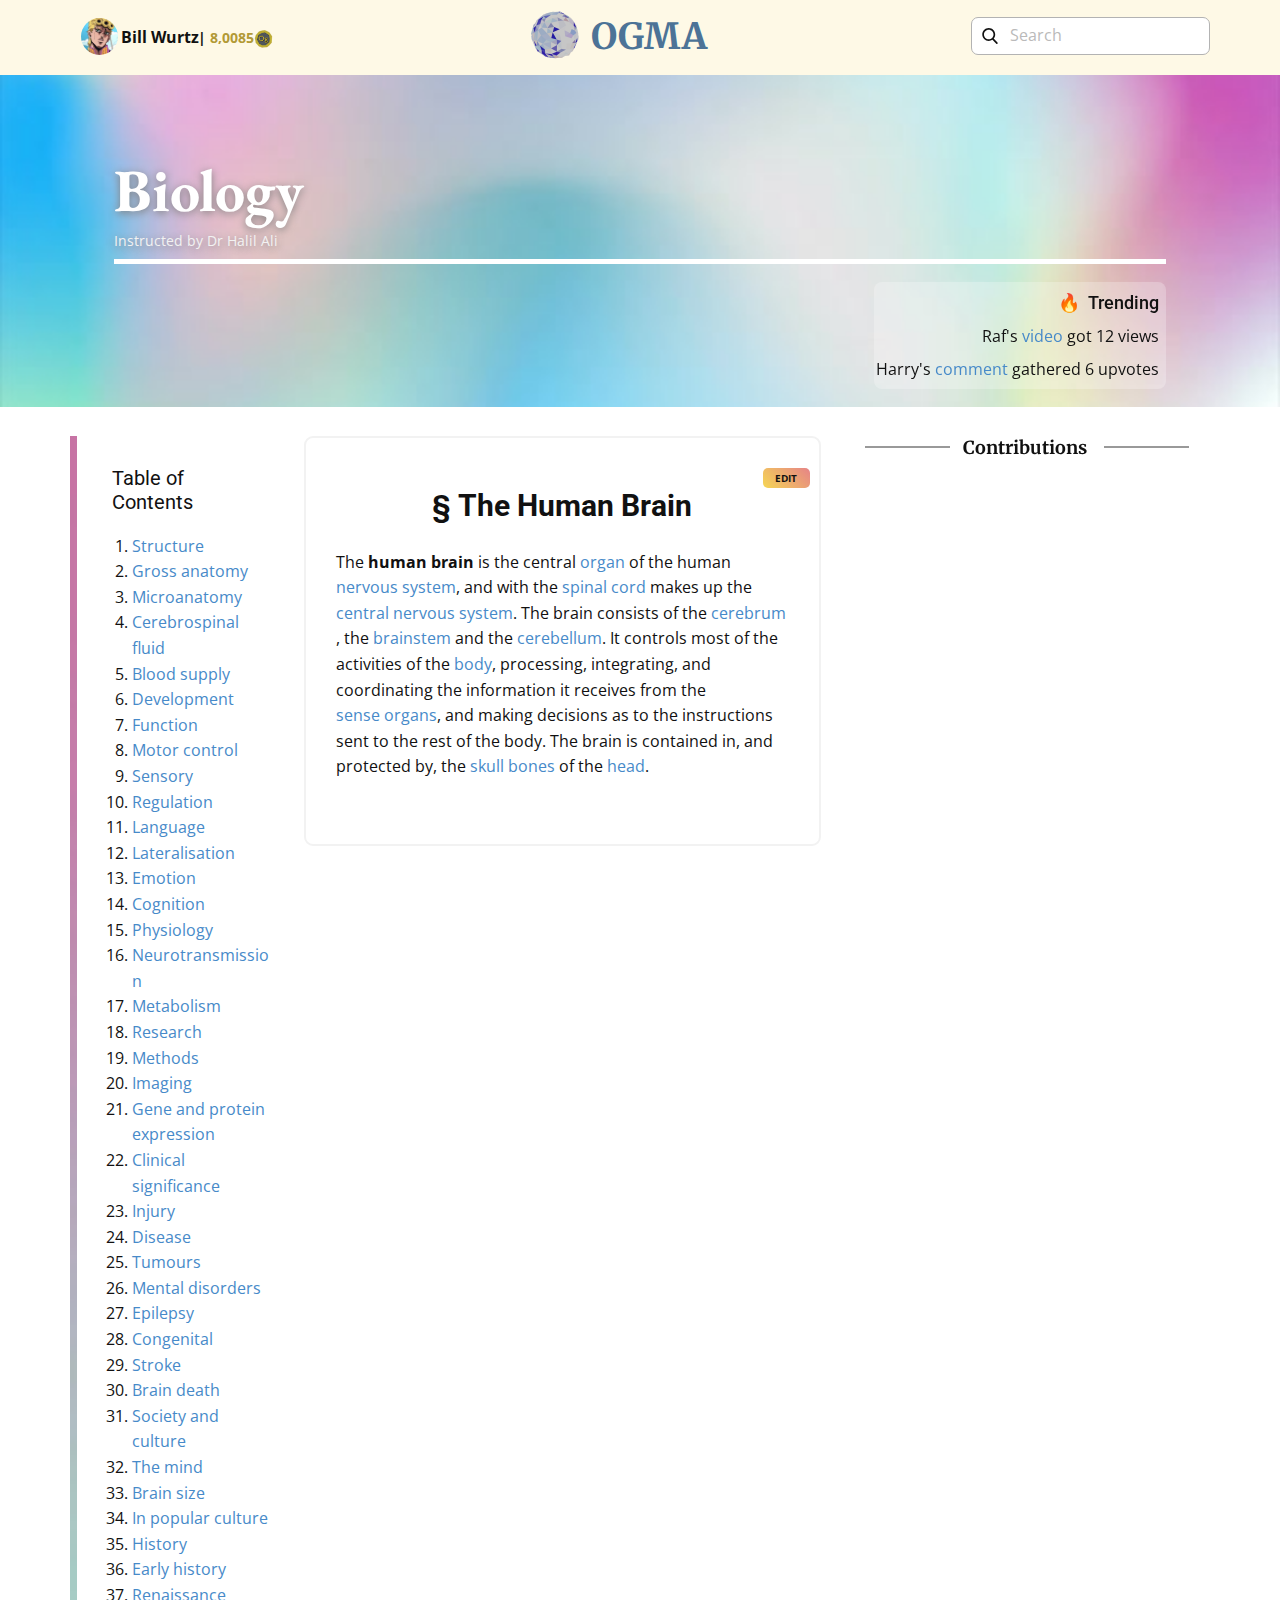
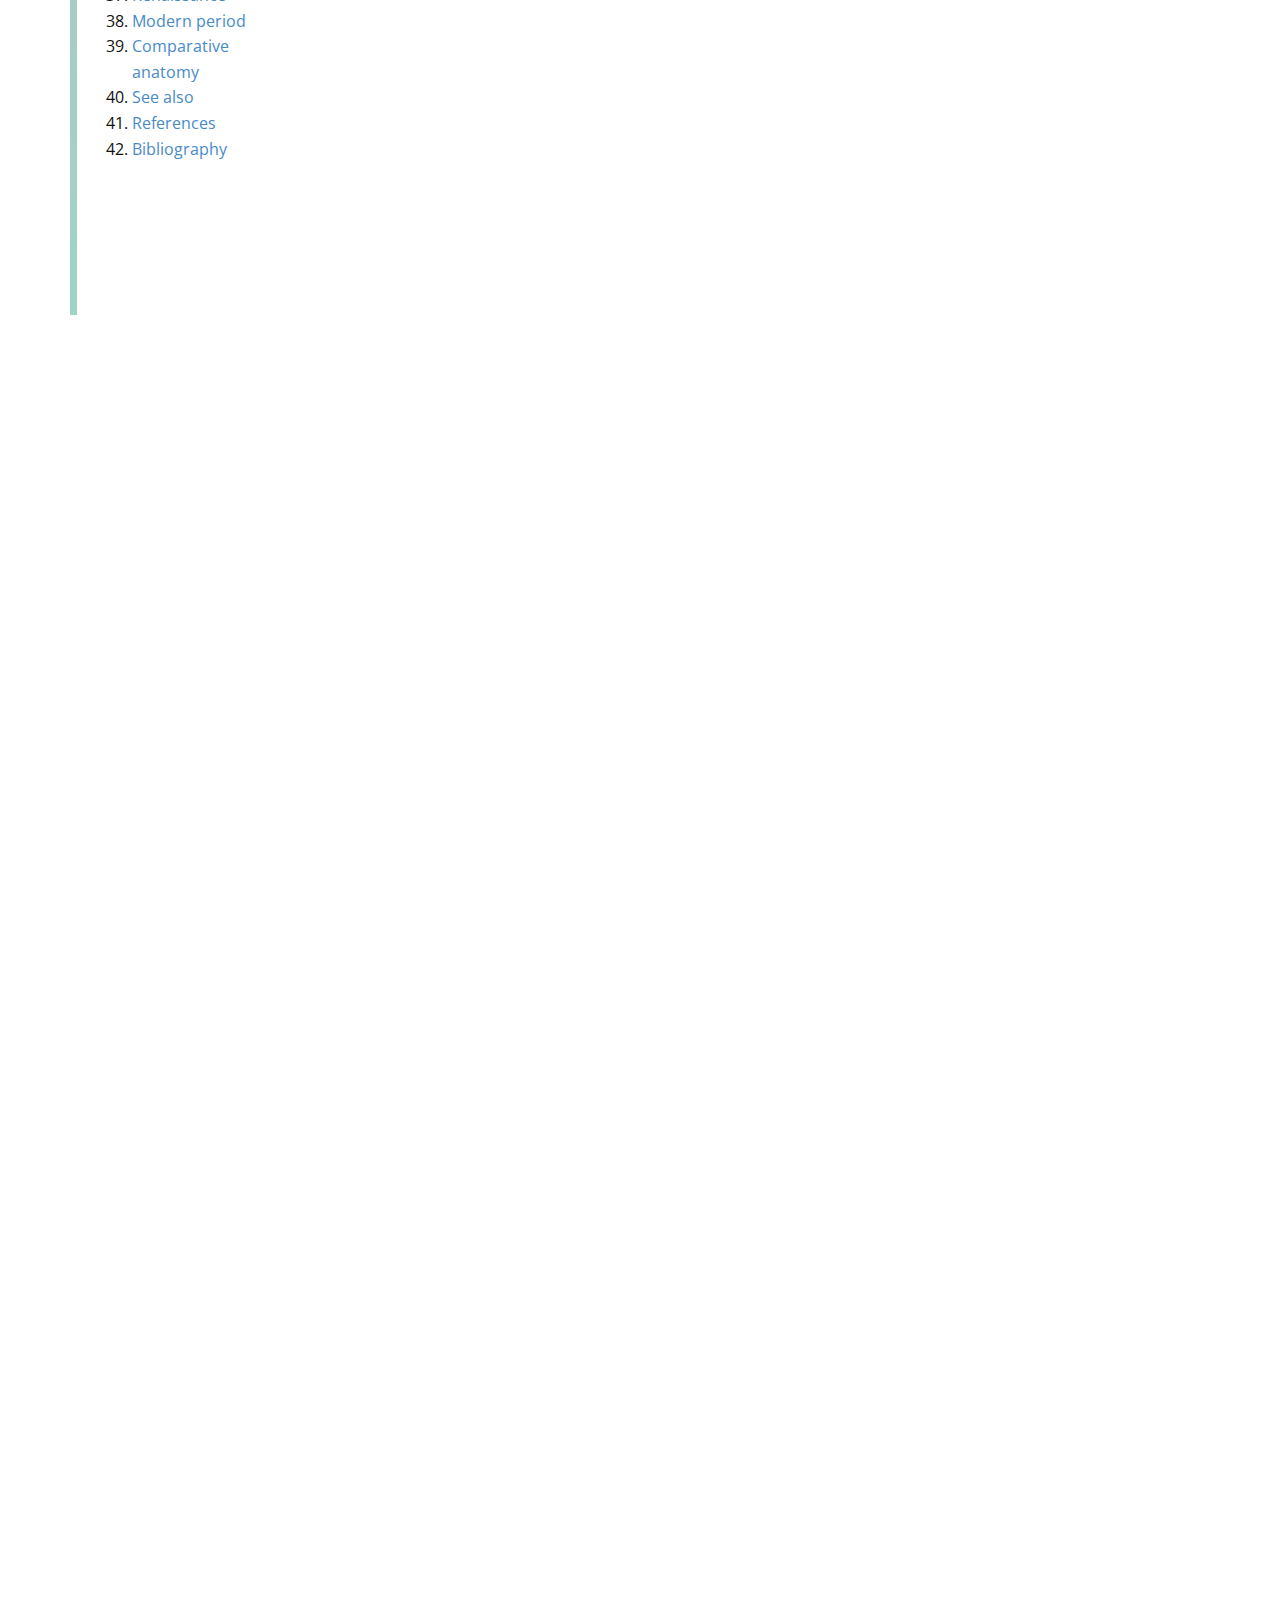
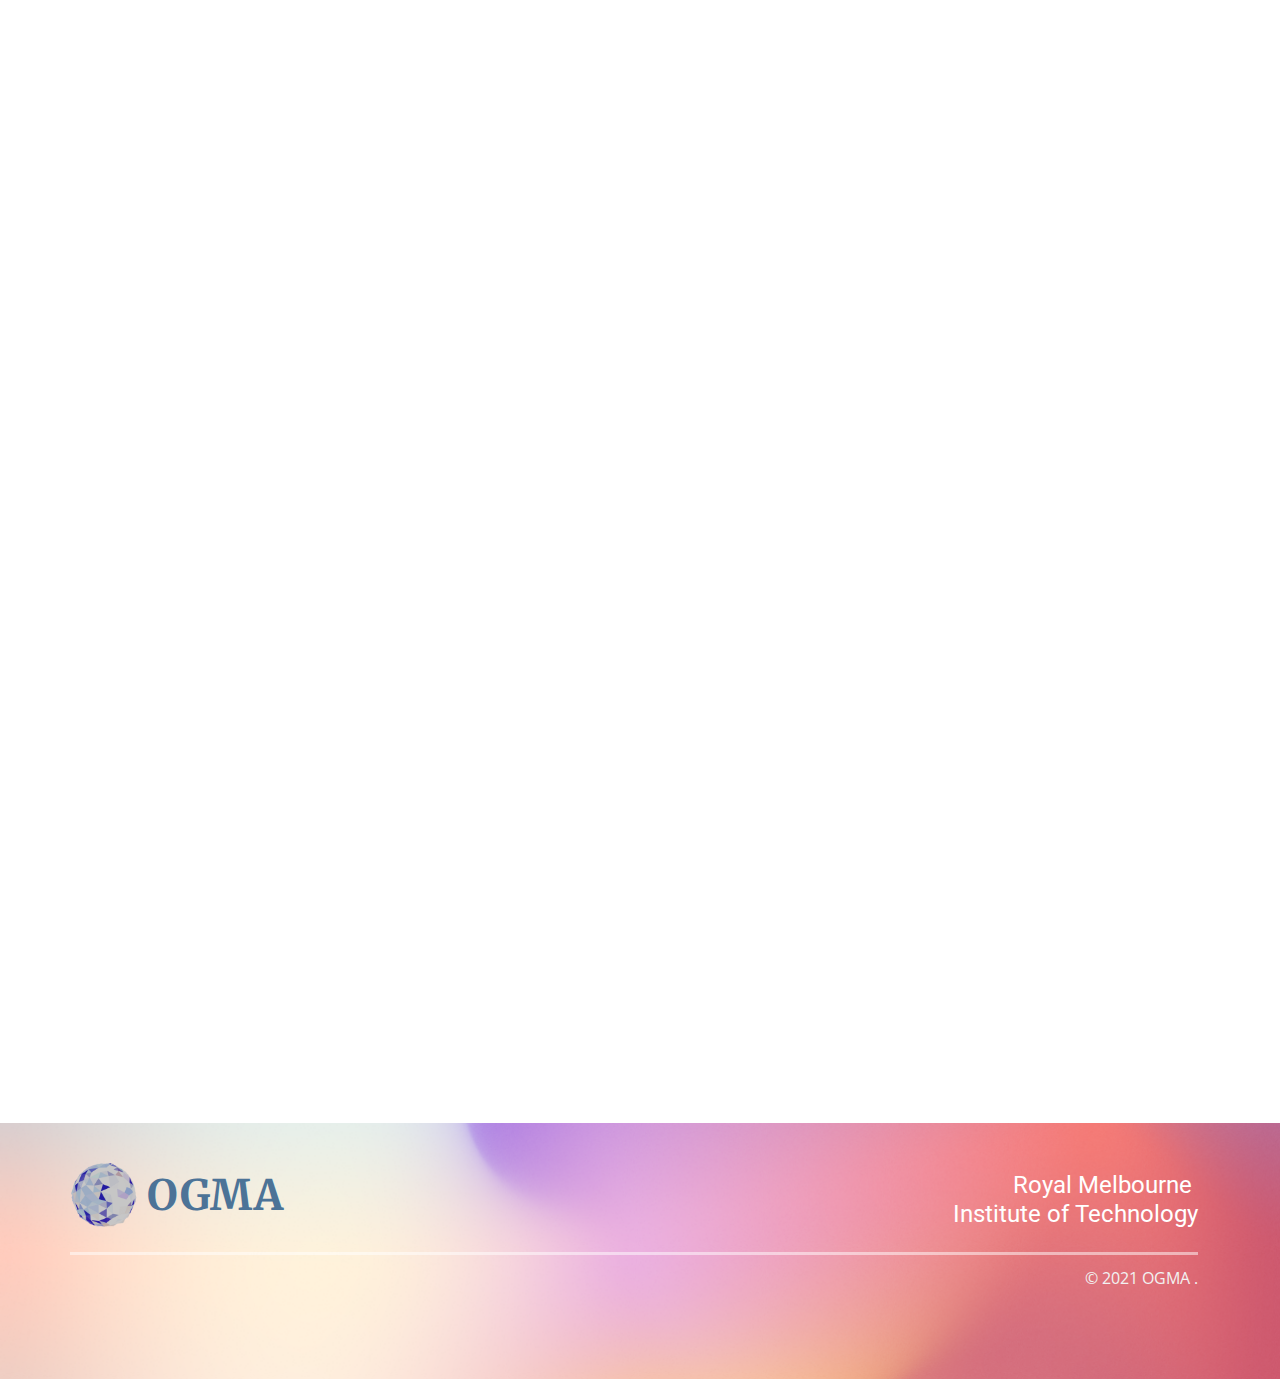
==== commit 0830bcc0: "Add files via upload" ====
--- a/src/Biology.html
+++ b/src/Biology.html
@@ -16,7 +16,19 @@
     <link id="u-theme-google-font" rel="stylesheet" href="https://fonts.googleapis.com/css?family=Roboto:100,100i,300,300i,400,400i,500,500i,700,700i,900,900i|Open+Sans:300,300i,400,400i,600,600i,700,700i,800,800i">
     <link id="u-page-google-font" rel="stylesheet" href="https://fonts.googleapis.com/css?family=Merriweather:300,300i,400,400i,700,700i,900,900i|EB+Garamond:400,400i,500,500i,600,600i,700,700i,800,800i">
     
-    
+    <script>
+      function editText(id, newText) {
+        element = document.getElementById(id)
+        element.innerHTML = newText
+      }
+      function editBoth(id1, para1, id2, para2) {
+        editText(id1, para1)
+        editText(id2, para2)
+      }
+      function createComment() {
+        document.getElementById("commentDiv").appendChild('<div class="u-container-style u-custom-color-6 u-group u-radius-8 u-shape-round u-group-4" data-animation-name="fadeIn" data-animation-duration="1000" data-animation-delay="2750"><div class="u-container-layout u-container-layout-10"><p class="u-align-right u-text u-text-white u-text-11"><span class="u-text-palette-3-base"><span style="font-weight: 700;" class="u-text-white">Adrian</span><br></span>Wow, thats a coooool tip to help remember the lobes! Thanks Adrian.</p><img class="u-image u-image-default u-preserve-proportions u-image-15" src="images/comment1.png" alt="" data-image-width="270" data-image-height="270"><div class="u-rotation-parent u-rotation-parent-4"><img class="u-image u-image-default u-preserve-proportions u-rotate-180 u-image-16" src="images/thumbs1.png" alt="" data-image-width="270" data-image-height="270"></div><img class="u-image u-image-default u-preserve-proportions u-image-17" src="images/thumbs1.png" alt="" data-image-width="270" data-image-height="270"></div></div>')
+      }
+    </script>
     
     <script type="application/ld+json">{
 		"@context": "http://schema.org",
@@ -272,10 +284,12 @@
                     <div class="u-layout-row">
                       <div class="u-align-left u-container-style u-layout-cell u-radius-9 u-shape-round u-size-35 u-white u-layout-cell-3" data-animation-name="fadeIn" data-animation-duration="750" data-animation-delay="750" data-animation-direction="">
                         <div class="u-border-2 u-border-grey-5 u-container-layout u-container-layout-3">
-                          <a href="https://nicepage.com/one-page-template" class="u-border-none u-btn u-btn-round u-button-style u-gradient u-none u-radius-5 u-text-body-alt-color u-text-hover-palette-2-base u-btn-1">View Requests</a>
+                          <button class="u-border-none u-btn u-btn-round u-button-style u-gradient u-none u-radius-5 u-text-body-alt-color u-text-hover-palette-2-base u-btn-1" onclick='editText("firstParagraph", "The human brain is the central organ of the human nervous system. The brain and spinal cord make up the central nervous system. The brain consists of the:<br>    - Cerebrum<br>    - Brain stem<br>    - Cerebellum<br>The Brain controls most of the activities in your body, processing and interpreting information received from the sense organs making decisions and instructing the rest of the body. The brain is contain in and protected by the skull bones in the head.")'>
+                            Edit
+                          </button>  
                           <h3 class="u-align-center u-text u-text-3"><b>§&nbsp;</b>The Human Brain
                           </h3>
-                          <p class="u-align-left u-text u-text-4"> The&nbsp;<b>human brain</b>&nbsp;is the central&nbsp;<a href="https://en.wikipedia.org/wiki/Organ_(anatomy)" class="mw-redirect u-active-none u-border-none u-btn u-button-style u-hover-none u-none u-text-palette-1-base u-btn-2" title="Organ (anatomy)">organ</a>&nbsp;of the human&nbsp;<a href="https://en.wikipedia.org/wiki/Nervous_system" title="Nervous system" class="u-active-none u-border-none u-btn u-button-style u-hover-none u-none u-text-palette-1-base u-btn-3">nervous system</a>, and with the&nbsp;<a href="https://en.wikipedia.org/wiki/Spinal_cord" title="Spinal cord" class="u-active-none u-border-none u-btn u-button-style u-hover-none u-none u-text-palette-1-base u-btn-4">spinal cord</a>&nbsp;makes up the&nbsp;<a href="https://en.wikipedia.org/wiki/Central_nervous_system" title="Central nervous system" class="u-active-none u-border-none u-btn u-button-style u-hover-none u-none u-text-palette-1-base u-btn-5">central nervous system</a>. The brain consists of the&nbsp;<a href="https://en.wikipedia.org/wiki/Cerebrum" title="Cerebrum" class="u-active-none u-border-none u-btn u-button-style u-hover-none u-none u-text-palette-1-base u-btn-6">cerebrum</a>, the&nbsp;<a href="https://en.wikipedia.org/wiki/Brainstem" title="Brainstem" class="u-active-none u-border-none u-btn u-button-style u-hover-none u-none u-text-palette-1-base u-btn-7">brainstem</a>&nbsp;and the&nbsp;<a href="https://en.wikipedia.org/wiki/Cerebellum" title="Cerebellum" class="u-active-none u-border-none u-btn u-button-style u-hover-none u-none u-text-palette-1-base u-btn-8">cerebellum</a>. It controls most of the activities of the&nbsp;<a href="https://en.wikipedia.org/wiki/Human_body" title="Human body" class="u-active-none u-border-none u-btn u-button-style u-hover-none u-none u-text-palette-1-base u-btn-9">body</a>, processing, integrating, and coordinating the information it receives from the&nbsp;<a href="https://en.wikipedia.org/wiki/Sensory_nervous_system" title="Sensory nervous system" class="u-active-none u-border-none u-btn u-button-style u-hover-none u-none u-text-palette-1-base u-btn-10">sense organs</a>, and making decisions as to the instructions sent to the rest of the body. The brain is contained in, and protected by, the&nbsp;<a href="https://en.wikipedia.org/wiki/Neurocranium" title="Neurocranium" class="u-active-none u-border-none u-btn u-button-style u-hover-none u-none u-text-palette-1-base u-btn-11">skull bones</a>&nbsp;of the&nbsp;<a href="https://en.wikipedia.org/wiki/Human_head" title="Human head" class="u-active-none u-border-none u-btn u-button-style u-hover-none u-none u-text-palette-1-base u-btn-12">head</a>.
+                          <p class="u-align-left u-text u-text-4", id="firstParagraph"> The&nbsp;<b>human brain</b>&nbsp;is the central&nbsp;<a href="https://en.wikipedia.org/wiki/Organ_(anatomy)" class="mw-redirect u-active-none u-border-none u-btn u-button-style u-hover-none u-none u-text-palette-1-base u-btn-2" title="Organ (anatomy)">organ</a>&nbsp;of the human&nbsp;<a href="https://en.wikipedia.org/wiki/Nervous_system" title="Nervous system" class="u-active-none u-border-none u-btn u-button-style u-hover-none u-none u-text-palette-1-base u-btn-3">nervous system</a>, and with the&nbsp;<a href="https://en.wikipedia.org/wiki/Spinal_cord" title="Spinal cord" class="u-active-none u-border-none u-btn u-button-style u-hover-none u-none u-text-palette-1-base u-btn-4">spinal cord</a>&nbsp;makes up the&nbsp;<a href="https://en.wikipedia.org/wiki/Central_nervous_system" title="Central nervous system" class="u-active-none u-border-none u-btn u-button-style u-hover-none u-none u-text-palette-1-base u-btn-5">central nervous system</a>. The brain consists of the&nbsp;<a href="https://en.wikipedia.org/wiki/Cerebrum" title="Cerebrum" class="u-active-none u-border-none u-btn u-button-style u-hover-none u-none u-text-palette-1-base u-btn-6">cerebrum</a>, the&nbsp;<a href="https://en.wikipedia.org/wiki/Brainstem" title="Brainstem" class="u-active-none u-border-none u-btn u-button-style u-hover-none u-none u-text-palette-1-base u-btn-7">brainstem</a>&nbsp;and the&nbsp;<a href="https://en.wikipedia.org/wiki/Cerebellum" title="Cerebellum" class="u-active-none u-border-none u-btn u-button-style u-hover-none u-none u-text-palette-1-base u-btn-8">cerebellum</a>. It controls most of the activities of the&nbsp;<a href="https://en.wikipedia.org/wiki/Human_body" title="Human body" class="u-active-none u-border-none u-btn u-button-style u-hover-none u-none u-text-palette-1-base u-btn-9">body</a>, processing, integrating, and coordinating the information it receives from the&nbsp;<a href="https://en.wikipedia.org/wiki/Sensory_nervous_system" title="Sensory nervous system" class="u-active-none u-border-none u-btn u-button-style u-hover-none u-none u-text-palette-1-base u-btn-10">sense organs</a>, and making decisions as to the instructions sent to the rest of the body. The brain is contained in, and protected by, the&nbsp;<a href="https://en.wikipedia.org/wiki/Neurocranium" title="Neurocranium" class="u-active-none u-border-none u-btn u-button-style u-hover-none u-none u-text-palette-1-base u-btn-11">skull bones</a>&nbsp;of the&nbsp;<a href="https://en.wikipedia.org/wiki/Human_head" title="Human head" class="u-active-none u-border-none u-btn u-button-style u-hover-none u-none u-text-palette-1-base u-btn-12">head</a>.
                           </p>
                         </div>
                       </div>
@@ -293,8 +307,10 @@
                       <div class="u-align-left u-container-style u-layout-cell u-radius-9 u-shape-round u-size-35 u-white u-layout-cell-5" data-animation-name="fadeIn" data-animation-duration="750" data-animation-delay="1250">
                         <div class="u-border-2 u-border-grey-5 u-container-layout u-container-layout-5">
                           <h4 class="u-text u-text-6">Gross Anatomy</h4>
-                          <a href="https://nicepage.com/one-page-template" class="u-border-none u-btn u-btn-round u-button-style u-gradient u-none u-radius-5 u-text-body-alt-color u-text-hover-palette-2-base u-btn-13">View Requests</a>
-                          <p class="u-text u-text-7"> The adult human <span class="u-text-custom-color-2" style="font-weight: 700;">brain weighs on average about 1.2–1.4&nbsp;kg (2.6–3.1&nbsp;lb) </span>which is about 2% of the total body weight,<a href="https://en.wikipedia.org/wiki/Human_brain#cite_note-CarpenterCh1-4" class="u-active-none u-border-none u-btn u-button-style u-hover-none u-none u-text-palette-1-base u-btn-14">[4]</a>
+                          <button class="u-border-none u-btn u-btn-round u-button-style u-gradient u-none u-radius-5 u-text-body-alt-color u-text-hover-palette-2-base u-btn-13" onclick='editText("secondParagraph", "The average adult brain weights approximately 1.2-1.4kg, which is about 2% of the total body weight. The average volume for an adult male brain is 1260 cm3 and 1130 cm3 for a female. There is a substantial variance  in size between individuals with the standard reference range, male brains ranging from 1180- 1620 g, female brains ranging from 1030-1400 g. The largest part of the brain is the Cerebrum and consists of the cerebral hemispheres and sits on top of the other brain structures. The outer region of the hemispheres is the cerebral cortex, made of grey matter consisting of cortical layers of neurons.<br>Each hemisphere is divided into 4 main lobes;<br>- Frontal lobe<br>- Parietal lobe<br>- Temporal lob<br>- Occidental lobe<br><br>There are three other lobes which some sources include which are the central lobe, a limbic lobe and an insular lobe.<br>The central lobe - comprises of the precentral gyrus and the postcentral gyrus and is included as it forms a distinct functional role (that centers around auditory stimuli, memory, and emotion)- Medical news today.<br>The brain stem- resembling a stalk, attaches to and leaves the cerebrum at the start of the midbrain area. The brain stem includes the midbrain, the pons, and the medulla oblongata. Behind the brainstem is the cerebellum.")'>
+                            Edit
+                          </button> 
+                          <p class="u-text u-text-7", id="secondParagraph"> The adult human <span class="u-text-custom-color-2" style="font-weight: 700;">brain weighs on average about 1.2–1.4&nbsp;kg (2.6–3.1&nbsp;lb) </span>which is about 2% of the total body weight,<a href="https://en.wikipedia.org/wiki/Human_brain#cite_note-CarpenterCh1-4" class="u-active-none u-border-none u-btn u-button-style u-hover-none u-none u-text-palette-1-base u-btn-14">[4]</a>
                             <a href="https://en.wikipedia.org/wiki/Human_brain#cite_note-Bigos-5" class="u-active-none u-border-none u-btn u-button-style u-hover-none u-none u-text-palette-1-base u-btn-15">[5]</a>&nbsp;with a volume of around 1260&nbsp;<a href="https://en.wikipedia.org/wiki/Cubic_centimetre" title="Cubic centimetre" class="u-active-none u-border-none u-btn u-button-style u-hover-none u-none u-text-palette-1-base u-btn-16">cm3</a>&nbsp;in men and 1130&nbsp;cm3&nbsp;in women.&nbsp;There is substantial individual variation,<a href="https://en.wikipedia.org/wiki/Human_brain#cite_note-Cosgrove-6" class="u-active-none u-border-none u-btn u-button-style u-hover-none u-none u-text-palette-1-base u-btn-17">[6]</a>&nbsp;with the standard&nbsp;<a href="https://en.wikipedia.org/wiki/Reference_range" title="Reference range" class="u-active-none u-border-none u-btn u-button-style u-hover-none u-none u-text-palette-1-base u-btn-18">reference range</a>&nbsp;for men being 1,180–1,620&nbsp;g (2.60–3.57&nbsp;lb)<a href="https://en.wikipedia.org/wiki/Human_brain#cite_note-MolinaDiMaio2012-7" class="u-active-none u-border-none u-btn u-button-style u-hover-none u-none u-text-palette-1-base u-btn-19">[7]</a>&nbsp;and for women 1,030–1,400&nbsp;g (2.27–3.09&nbsp;lb).<a href="https://en.wikipedia.org/wiki/Human_brain#cite_note-MolinaDiMaio2015-8" class="u-active-none u-border-none u-btn u-button-style u-hover-none u-none u-text-palette-1-base u-btn-20">[8]</a>The&nbsp;<a href="https://en.wikipedia.org/wiki/Cerebrum" title="Cerebrum" class="u-active-none u-border-none u-btn u-button-style u-hover-none u-none u-text-palette-1-base u-btn-21">cerebrum</a>, consisting of the&nbsp;<a href="https://en.wikipedia.org/wiki/Cerebral_hemisphere" title="Cerebral hemisphere" class="u-active-none u-border-none u-btn u-button-style u-hover-none u-none u-text-palette-1-base u-btn-22">cerebral hemispheres</a>, forms the largest part of the brain and overlies the other brain structures.<a href="https://en.wikipedia.org/wiki/Human_brain#cite_note-FOOTNOTEGray's_Anatomy2008227%E2%80%939-9" class="u-active-none u-border-none u-btn u-button-style u-hover-none u-none u-text-palette-1-base u-btn-23">[9]</a>&nbsp;The outer region of the hemispheres, the&nbsp;<a href="https://en.wikipedia.org/wiki/Cerebral_cortex" title="Cerebral cortex" class="u-active-none u-border-none u-btn u-button-style u-hover-none u-none u-text-palette-1-base u-btn-24">cerebral cortex</a>, is&nbsp;<a href="https://en.wikipedia.org/wiki/Grey_matter" title="Grey matter" class="u-active-none u-border-none u-btn u-button-style u-hover-none u-none u-text-palette-1-base u-btn-25">grey matter</a>, consisting of&nbsp;<a href="https://en.wikipedia.org/wiki/Cerebral_cortex#Layers" title="Cerebral cortex" class="u-active-none u-border-none u-btn u-button-style u-hover-none u-none u-text-palette-1-base u-btn-26">cortical layers</a>&nbsp;of&nbsp;<a href="https://en.wikipedia.org/wiki/Neuron" title="Neuron" class="u-active-none u-border-none u-btn u-button-style u-hover-none u-none u-text-palette-1-base u-btn-27">neurons</a>.&nbsp;<br>
                             <br>Each hemisphere is divided into four main&nbsp;<a href="https://en.wikipedia.org/wiki/Lobes_of_the_brain" title="Lobes of the brain" class="u-active-none u-border-none u-btn u-button-style u-hover-none u-none u-text-palette-1-base u-btn-28">lobes</a>&nbsp;– the&nbsp;<a href="https://en.wikipedia.org/wiki/Frontal_lobe" title="Frontal lobe" class="u-active-none u-border-none u-btn u-button-style u-hover-none u-none u-text-palette-1-base u-btn-29">frontal lobe</a>,&nbsp;<a href="https://en.wikipedia.org/wiki/Parietal_lobe" title="Parietal lobe" class="u-active-none u-border-none u-btn u-button-style u-hover-none u-none u-text-palette-1-base u-btn-30">parietal lobe</a>,&nbsp;<a href="https://en.wikipedia.org/wiki/Temporal_lobe" title="Temporal lobe" class="u-active-none u-border-none u-btn u-button-style u-hover-none u-none u-text-palette-1-base u-btn-31">temporal lobe</a>, and&nbsp;<a href="https://en.wikipedia.org/wiki/Occipital_lobe" title="Occipital lobe" class="u-active-none u-border-none u-btn u-button-style u-hover-none u-none u-text-palette-1-base u-btn-32">occipital lobe</a>.<a href="https://en.wikipedia.org/wiki/Human_brain#cite_note-FOOTNOTEGray's_Anatomy2008335%E2%80%937-10" class="u-active-none u-border-none u-btn u-button-style u-hover-none u-none u-text-palette-1-base u-btn-33">[10]</a>&nbsp;Three other lobes are included by some sources which are a&nbsp;<i>central lobe</i>, a&nbsp;<a href="https://en.wikipedia.org/wiki/Limbic_lobe" title="Limbic lobe" class="u-active-none u-border-none u-btn u-button-style u-hover-none u-none u-text-palette-1-base u-btn-34">limbic lobe</a>, and an&nbsp;<a href="https://en.wikipedia.org/wiki/Insular_cortex" title="Insular cortex" class="u-active-none u-border-none u-btn u-button-style u-hover-none u-none u-text-palette-1-base u-btn-35">insular lobe</a>.<a href="https://en.wikipedia.org/wiki/Human_brain#cite_note-Ribas-11" class="u-active-none u-border-none u-btn u-button-style u-hover-none u-none u-text-palette-1-base u-btn-36">[11]</a>&nbsp;The central lobe comprises the&nbsp;<a href="https://en.wikipedia.org/wiki/Precentral_gyrus" title="Precentral gyrus" class="u-active-none u-border-none u-btn u-button-style u-hover-none u-none u-text-palette-1-base u-btn-37">precentral gyrus</a>&nbsp;and the&nbsp;<a href="https://en.wikipedia.org/wiki/Postcentral_gyrus" title="Postcentral gyrus" class="u-active-none u-border-none u-btn u-button-style u-hover-none u-none u-text-palette-1-base u-btn-38">postcentral gyrus</a>&nbsp;and is included since it forms a distinct functional role.<a href="https://en.wikipedia.org/wiki/Human_brain#cite_note-Ribas-11" class="u-active-none u-border-none u-btn u-button-style u-hover-none u-none u-text-palette-1-base u-btn-39">[11]</a>
                             <a href="https://en.wikipedia.org/wiki/Human_brain#cite_note-Frigeri-12" class="u-active-none u-border-none u-btn u-button-style u-hover-none u-none u-text-palette-1-base u-btn-40">[12]</a>The&nbsp;<a href="https://en.wikipedia.org/wiki/Brainstem" title="Brainstem" class="u-active-none u-border-none u-btn u-button-style u-hover-none u-none u-text-palette-1-base u-btn-41">brainstem</a>, resembling a stalk, attaches to and leaves the cerebrum at the start of the&nbsp;<a href="https://en.wikipedia.org/wiki/Midbrain" title="Midbrain" class="u-active-none u-border-none u-btn u-button-style u-hover-none u-none u-text-palette-1-base u-btn-42">midbrain</a>&nbsp;area. <b>
@@ -384,13 +400,15 @@
               <div class="u-container-style u-layout-cell u-radius-9 u-shape-round u-size-28 u-white u-layout-cell-8" data-animation-name="fadeIn" data-animation-duration="750" data-animation-delay="1750" data-animation-direction="">
                 <div class="u-border-2 u-border-grey-5 u-container-layout u-container-layout-12">
                   <h4 class="u-text u-text-default u-text-12"> Neurotransmission</h4>
-                  <a href="https://nicepage.com/one-page-template" class="u-border-none u-btn u-btn-round u-button-style u-gradient u-none u-radius-5 u-text-body-alt-color u-text-hover-palette-2-base u-btn-48">View Requests</a>
-                  <p class="u-text u-text-13"> Brain activity is made possible by the interconnections of&nbsp;<a href="https://en.wikipedia.org/wiki/Neuron" title="Neuron" class="u-active-none u-border-none u-btn u-button-style u-hover-none u-none u-text-palette-1-base u-btn-49">neurons</a>&nbsp;that are linked together to reach their targets.<a href="https://en.wikipedia.org/wiki/Human_brain#cite_note-FOOTNOTEPocock200668-126" class="u-active-none u-border-none u-btn u-button-style u-hover-none u-none u-text-palette-1-base u-btn-50">[125]</a>&nbsp;A neuron consists of a&nbsp;<a href="https://en.wikipedia.org/wiki/Soma_(biology)" title="Soma (biology)" class="u-active-none u-border-none u-btn u-button-style u-hover-none u-none u-text-palette-1-base u-btn-51">cell body</a>,&nbsp;<a href="https://en.wikipedia.org/wiki/Axon" title="Axon" class="u-active-none u-border-none u-btn u-button-style u-hover-none u-none u-text-palette-1-base u-btn-52">axon</a>, and&nbsp;<a href="https://en.wikipedia.org/wiki/Dendrite" title="Dendrite" class="u-active-none u-border-none u-btn u-button-style u-hover-none u-none u-text-palette-1-base u-btn-53">dendrites</a>. Dendrites are often extensive branches that receive information in the form of signals from the axon terminals of other neurons.&nbsp;<br>
+                  <button class="u-border-none u-btn u-btn-round u-button-style u-gradient u-none u-radius-5 u-text-body-alt-color u-text-hover-palette-2-base u-btn-48" onclick='editBoth("thirdParagraph", "A neurotransmitter is a chemical messenger that carries, boosts, and balances signals between neurons (also known as nerve cells) and target cells throughout the body.<br> These target cells may be in glands, muscles, or other neurons.Billions of neurotransmitter molecules work constantly to keep our brains functioning, managing everything from our breathing to our heartbeat to our learning and concentration levels.<br> They can also affect a variety of psychological functions such as fear, mood, pleasure, and joy.", "forthParagraph", "The cerebrum is the largest part of the brain. It is in the front part of the brain. It contains about 15 billion cells, and is the latest brain structure to have evolved. The cerebrum takes in data from sight and other sense organs, and makes sense of it (interprets it).<br><br> It controls consciousness and action (voluntary muscular activity). It plans, thinks, judges, and organises speech and information. These are the so-called higher mental functions.The cerebrum is divided into two cerebral hemispheres. These two cerebral hemispheres are connected by three bands of nerve fibres, or commissures, which connect the two halves.<br><br> The outer layers of the cerebrum are made up of the grey matter, and is called the cerebral cortex. The inner layers are made up of the white matter (nerve fibres), and the basal ganglia. In the cerebrum, there are specific regions for each kind of stimulus and its response. For example, occipital lobe is the region for visual reception, temporal lobe for auditory reception, and parietal lobe for touch, smell, temperature and conscious association. The frontal lobe takes action, based on sensory input and other factors.")'>
+                    Edit
+                  </button>
+                  <p class="u-text u-text-13", id="thirdParagraph"> Brain activity is made possible by the interconnections of&nbsp;<a href="https://en.wikipedia.org/wiki/Neuron" title="Neuron" class="u-active-none u-border-none u-btn u-button-style u-hover-none u-none u-text-palette-1-base u-btn-49">neurons</a>&nbsp;that are linked together to reach their targets.<a href="https://en.wikipedia.org/wiki/Human_brain#cite_note-FOOTNOTEPocock200668-126" class="u-active-none u-border-none u-btn u-button-style u-hover-none u-none u-text-palette-1-base u-btn-50">[125]</a>&nbsp;A neuron consists of a&nbsp;<a href="https://en.wikipedia.org/wiki/Soma_(biology)" title="Soma (biology)" class="u-active-none u-border-none u-btn u-button-style u-hover-none u-none u-text-palette-1-base u-btn-51">cell body</a>,&nbsp;<a href="https://en.wikipedia.org/wiki/Axon" title="Axon" class="u-active-none u-border-none u-btn u-button-style u-hover-none u-none u-text-palette-1-base u-btn-52">axon</a>, and&nbsp;<a href="https://en.wikipedia.org/wiki/Dendrite" title="Dendrite" class="u-active-none u-border-none u-btn u-button-style u-hover-none u-none u-text-palette-1-base u-btn-53">dendrites</a>. Dendrites are often extensive branches that receive information in the form of signals from the axon terminals of other neurons.&nbsp;<br>
                     <br>The signals received may cause the neuron to initiate an&nbsp;<a href="https://en.wikipedia.org/wiki/Action_potential" title="Action potential" class="u-active-none u-border-none u-btn u-button-style u-hover-none u-none u-text-palette-1-base u-btn-54">action potential</a>&nbsp;(an electrochemical signal or nerve impulse) which is sent along its axon to the axon terminal, to connect with the dendrites or with the cell body of another neuron. An action potential is initiated at the&nbsp;<a href="https://en.wikipedia.org/wiki/Axon#Initial_segment" title="Axon" class="u-active-none u-border-none u-btn u-button-style u-hover-none u-none u-text-palette-1-base u-btn-55">initial segment</a>&nbsp;of an axon, which contains a specialized complex of proteins.<a href="https://en.wikipedia.org/wiki/Human_brain#cite_note-127" class="u-active-none u-border-none u-btn u-button-style u-hover-none u-none u-text-palette-1-base u-btn-56">[126]</a>&nbsp;<br>
                     <br>When an action potential, reaches the axon terminal it triggers the release of a&nbsp;<a href="https://en.wikipedia.org/wiki/Neurotransmitter" title="Neurotransmitter" class="u-active-none u-border-none u-btn u-button-style u-hover-none u-none u-text-palette-1-base u-btn-57">neurotransmitter</a>&nbsp;at a&nbsp;<a href="https://en.wikipedia.org/wiki/Synapse" title="Synapse" class="u-active-none u-border-none u-btn u-button-style u-hover-none u-none u-text-palette-1-base u-btn-58">synapse</a>&nbsp;that propagates a signal that acts on the target cell.<a href="https://en.wikipedia.org/wiki/Human_brain#cite_note-FOOTNOTEPocock200670%E2%80%9374-128" class="u-active-none u-border-none u-btn u-button-style u-hover-none u-none u-text-palette-1-base u-btn-59">[127]</a>&nbsp;These chemical neurotransmitters include&nbsp;<a href="https://en.wikipedia.org/wiki/Dopamine" title="Dopamine" class="u-active-none u-border-none u-btn u-button-style u-hover-none u-none u-text-palette-1-base u-btn-60">dopamine</a>,&nbsp;<a href="https://en.wikipedia.org/wiki/Serotonin" title="Serotonin" class="u-active-none u-border-none u-btn u-button-style u-hover-none u-none u-text-palette-1-base u-btn-61">serotonin</a>,&nbsp;<a href="https://en.wikipedia.org/wiki/Gamma-Aminobutyric_acid" title="Gamma-Aminobutyric acid" class="u-active-none u-border-none u-btn u-button-style u-hover-none u-none u-text-palette-1-base u-btn-62">GABA</a>,&nbsp;<a href="https://en.wikipedia.org/wiki/Glutamate_(neurotransmitter)" title="Glutamate (neurotransmitter)" class="u-active-none u-border-none u-btn u-button-style u-hover-none u-none u-text-palette-1-base u-btn-63">glutamate</a>, and&nbsp;<a href="https://en.wikipedia.org/wiki/Acetylcholine" title="Acetylcholine" class="u-active-none u-border-none u-btn u-button-style u-hover-none u-none u-text-palette-1-base u-btn-64">acetylcholine</a>.<a href="https://en.wikipedia.org/wiki/Human_brain#cite_note-NIMH2017-129" class="u-active-none u-border-none u-btn u-button-style u-hover-none u-none u-text-palette-1-base u-btn-65">[128]</a>&nbsp;GABA is the major inhibitory neurotransmitter in the brain, and glutamate is the major excitatory neurotransmitter.<a href="https://en.wikipedia.org/wiki/Human_brain#cite_note-130" class="u-active-none u-border-none u-btn u-button-style u-hover-none u-none u-text-palette-1-base u-btn-66">[129]</a>&nbsp;Neurons link at synapses to form&nbsp;<a href="https://en.wikipedia.org/wiki/Neural_pathway" title="Neural pathway" class="u-active-none u-border-none u-btn u-button-style u-hover-none u-none u-text-palette-1-base u-btn-67">neural pathways</a>,&nbsp;<a href="https://en.wikipedia.org/wiki/Neural_circuit" title="Neural circuit" class="u-active-none u-border-none u-btn u-button-style u-hover-none u-none u-text-palette-1-base u-btn-68">neural circuits</a>, and large elaborate&nbsp;<a href="https://en.wikipedia.org/wiki/Large_scale_brain_networks" class="mw-redirect u-active-none u-border-none u-btn u-button-style u-hover-none u-none u-text-palette-1-base u-btn-69" title="Large scale brain networks">network systems</a>&nbsp;such as the&nbsp;<a href="https://en.wikipedia.org/wiki/Salience_network" title="Salience network" class="u-active-none u-border-none u-btn u-button-style u-hover-none u-none u-text-palette-1-base u-btn-70">salience network</a>&nbsp;and the&nbsp;<a href="https://en.wikipedia.org/wiki/Default_mode_network" title="Default mode network" class="u-active-none u-border-none u-btn u-button-style u-hover-none u-none u-text-palette-1-base u-btn-71">default mode network</a>, and the activity between them is driven by the process of&nbsp;<a href="https://en.wikipedia.org/wiki/Neurotransmission" title="Neurotransmission" class="u-active-none u-border-none u-btn u-button-style u-hover-none u-none u-text-palette-1-base u-btn-72">neurotransmission</a>.
                   </p>
                   <h4 class="u-text u-text-14">Cerebrum</h4>
-                  <p class="u-text u-text-15"> The cerebrum is the largest part of the brain, and is divided into nearly&nbsp;<a href="https://en.wikipedia.org/wiki/Symmetry_in_biology#Bilateral_symmetry" title="Symmetry in biology" class="u-active-none u-border-none u-btn u-button-style u-hover-none u-none u-text-palette-1-base u-btn-73">symmetrical</a>&nbsp;left and right&nbsp;<a href="https://en.wikipedia.org/wiki/Cerebral_hemisphere" title="Cerebral hemisphere" class="u-active-none u-border-none u-btn u-button-style u-hover-none u-none u-text-palette-1-base u-btn-74">hemispheres</a>&nbsp;by a deep groove, the&nbsp;<a href="https://en.wikipedia.org/wiki/Longitudinal_fissure" title="Longitudinal fissure" class="u-active-none u-border-none u-btn u-button-style u-hover-none u-none u-text-palette-1-base u-btn-75">longitudinal fissure</a>.<a href="https://en.wikipedia.org/wiki/Human_brain#cite_note-Davey-17" class="u-active-none u-border-none u-btn u-button-style u-hover-none u-none u-text-palette-1-base u-btn-76">[17]</a>&nbsp;<span class="u-text-palette-2-base" style="font-weight: 700;">Asymmetry between the lobes is noted as a&nbsp;<a href="https://en.wikipedia.org/wiki/Paleoneurobiology#Asymmetry" title="Paleoneurobiology" class="u-active-none u-border-none u-btn u-button-style u-hover-none u-none u-text-palette-1-base u-btn-77">petalia</a>.<a href="https://en.wikipedia.org/wiki/Human_brain#cite_note-18" class="u-active-none u-border-none u-btn u-button-style u-hover-none u-none u-text-palette-1-base u-btn-78">[18]</a>&nbsp;The hemispheres are connected by five&nbsp;<a href="https://en.wikipedia.org/wiki/Commissural_fiber#Structure" title="Commissural fiber" class="u-active-none u-border-none u-btn u-button-style u-hover-none u-none u-text-palette-1-base u-btn-79">commissures</a>&nbsp;that span the longitudinal fissure, the largest of these is the&nbsp;<a href="https://en.wikipedia.org/wiki/Corpus_callosum" title="Corpus callosum" class="u-active-none u-border-none u-btn u-button-style u-hover-none u-none u-text-palette-1-base u-btn-80">corpus callosum</a>.<a href="https://en.wikipedia.org/wiki/Human_brain#cite_note-FOOTNOTEGray's_Anatomy2008227%E2%80%939-9" class="u-active-none u-border-none u-btn u-button-style u-hover-none u-none u-text-palette-1-base u-btn-81">[9]</a>&nbsp;
+                  <p class="u-text u-text-15", id="forthParagraph"> The cerebrum is the largest part of the brain, and is divided into nearly&nbsp;<a href="https://en.wikipedia.org/wiki/Symmetry_in_biology#Bilateral_symmetry" title="Symmetry in biology" class="u-active-none u-border-none u-btn u-button-style u-hover-none u-none u-text-palette-1-base u-btn-73">symmetrical</a>&nbsp;left and right&nbsp;<a href="https://en.wikipedia.org/wiki/Cerebral_hemisphere" title="Cerebral hemisphere" class="u-active-none u-border-none u-btn u-button-style u-hover-none u-none u-text-palette-1-base u-btn-74">hemispheres</a>&nbsp;by a deep groove, the&nbsp;<a href="https://en.wikipedia.org/wiki/Longitudinal_fissure" title="Longitudinal fissure" class="u-active-none u-border-none u-btn u-button-style u-hover-none u-none u-text-palette-1-base u-btn-75">longitudinal fissure</a>.<a href="https://en.wikipedia.org/wiki/Human_brain#cite_note-Davey-17" class="u-active-none u-border-none u-btn u-button-style u-hover-none u-none u-text-palette-1-base u-btn-76">[17]</a>&nbsp;<span class="u-text-palette-2-base" style="font-weight: 700;">Asymmetry between the lobes is noted as a&nbsp;<a href="https://en.wikipedia.org/wiki/Paleoneurobiology#Asymmetry" title="Paleoneurobiology" class="u-active-none u-border-none u-btn u-button-style u-hover-none u-none u-text-palette-1-base u-btn-77">petalia</a>.<a href="https://en.wikipedia.org/wiki/Human_brain#cite_note-18" class="u-active-none u-border-none u-btn u-button-style u-hover-none u-none u-text-palette-1-base u-btn-78">[18]</a>&nbsp;The hemispheres are connected by five&nbsp;<a href="https://en.wikipedia.org/wiki/Commissural_fiber#Structure" title="Commissural fiber" class="u-active-none u-border-none u-btn u-button-style u-hover-none u-none u-text-palette-1-base u-btn-79">commissures</a>&nbsp;that span the longitudinal fissure, the largest of these is the&nbsp;<a href="https://en.wikipedia.org/wiki/Corpus_callosum" title="Corpus callosum" class="u-active-none u-border-none u-btn u-button-style u-hover-none u-none u-text-palette-1-base u-btn-80">corpus callosum</a>.<a href="https://en.wikipedia.org/wiki/Human_brain#cite_note-FOOTNOTEGray's_Anatomy2008227%E2%80%939-9" class="u-active-none u-border-none u-btn u-button-style u-hover-none u-none u-text-palette-1-base u-btn-81">[9]</a>&nbsp;
                     </span>Each hemisphere is conventionally divided into four main&nbsp;<a href="https://en.wikipedia.org/wiki/Lobes_of_the_brain" title="Lobes of the brain" class="u-active-none u-border-none u-btn u-button-style u-hover-none u-none u-text-palette-1-base u-btn-82">lobes</a>; the&nbsp;<a href="https://en.wikipedia.org/wiki/Frontal_lobe" title="Frontal lobe" class="u-active-none u-border-none u-btn u-button-style u-hover-none u-none u-text-palette-1-base u-btn-83">frontal lobe</a>,&nbsp;<a href="https://en.wikipedia.org/wiki/Parietal_lobe" title="Parietal lobe" class="u-active-none u-border-none u-btn u-button-style u-hover-none u-none u-text-palette-1-base u-btn-84">parietal lobe</a>,&nbsp;<a href="https://en.wikipedia.org/wiki/Temporal_lobe" title="Temporal lobe" class="u-active-none u-border-none u-btn u-button-style u-hover-none u-none u-text-palette-1-base u-btn-85">temporal lobe</a>, and&nbsp;<a href="https://en.wikipedia.org/wiki/Occipital_lobe" title="Occipital lobe" class="u-active-none u-border-none u-btn u-button-style u-hover-none u-none u-text-palette-1-base u-btn-86">occipital lobe</a>, named according to the&nbsp;<a href="https://en.wikipedia.org/wiki/Skull" title="Skull" class="u-active-none u-border-none u-btn u-button-style u-hover-none u-none u-text-palette-1-base u-btn-87">skull bones</a>&nbsp;that overlie them.<a href="https://en.wikipedia.org/wiki/Human_brain#cite_note-FOOTNOTEGray's_Anatomy2008335%E2%80%937-10" class="u-active-none u-border-none u-btn u-button-style u-hover-none u-none u-text-palette-1-base u-btn-88">[10]</a>&nbsp;<br>
                     <br>Each lobe is associated with one or two specialised functions though there is some functional overlap between them.<a href="https://en.wikipedia.org/wiki/Human_brain#cite_note-Ackerman-19" class="u-active-none u-border-none u-btn u-button-style u-hover-none u-none u-text-palette-1-base u-btn-89">[19]</a>&nbsp;The surface of the brain is&nbsp;<a href="https://en.wikipedia.org/wiki/Gyrification" title="Gyrification" class="u-active-none u-border-none u-btn u-button-style u-hover-none u-none u-text-palette-1-base u-btn-90">folded</a>&nbsp;into ridges (<a href="https://en.wikipedia.org/wiki/Gyrus" title="Gyrus" class="u-active-none u-border-none u-btn u-button-style u-hover-none u-none u-text-palette-1-base u-btn-91">gyri</a>) and grooves (<a href="https://en.wikipedia.org/wiki/Sulcus_(neuroanatomy)" title="Sulcus (neuroanatomy)" class="u-active-none u-border-none u-btn u-button-style u-hover-none u-none u-text-palette-1-base u-btn-92">sulci</a>), many of which are named, usually according to their position, such as the&nbsp;<a href="https://en.wikipedia.org/wiki/Frontal_gyrus" class="mw-redirect u-active-none u-border-none u-btn u-button-style u-hover-none u-none u-text-palette-1-base u-btn-93" title="Frontal gyrus">frontal gyrus</a>&nbsp;of the frontal lobe or the&nbsp;<a href="https://en.wikipedia.org/wiki/Central_sulcus" title="Central sulcus" class="u-active-none u-border-none u-btn u-button-style u-hover-none u-none u-text-palette-1-base u-btn-94">central sulcus</a>&nbsp;separating the central regions of the hemispheres. There are many small variations in the secondary and tertiary folds.<a href="https://en.wikipedia.org/wiki/Human_brain#cite_note-FOOTNOTELarsen2001455%E2%80%93456-20" class="u-active-none u-border-none u-btn u-button-style u-hover-none u-none u-text-palette-1-base u-btn-95">[20]</a>The outer part of the cerebrum is the&nbsp;<a href="https://en.wikipedia.org/wiki/Cerebral_cortex" title="Cerebral cortex" class="u-active-none u-border-none u-btn u-button-style u-hover-none u-none u-text-palette-1-base u-btn-96">cerebral cortex</a>, made up of&nbsp;<a href="https://en.wikipedia.org/wiki/Grey_matter" title="Grey matter" class="u-active-none u-border-none u-btn u-button-style u-hover-none u-none u-text-palette-1-base u-btn-97">grey matter</a>&nbsp;arranged in layers. It is 2 to 4 millimetres (0.079 to 0.157&nbsp;in) thick, and deeply folded to give a convoluted appearance.<a href="https://en.wikipedia.org/wiki/Human_brain#cite_note-21" class="u-active-none u-border-none u-btn u-button-style u-hover-none u-none u-text-palette-1-base u-btn-98">[21]</a>&nbsp;Beneath the cortex is the cerebral&nbsp;<a href="https://en.wikipedia.org/wiki/White_matter" title="White matter" class="u-active-none u-border-none u-btn u-button-style u-hover-none u-none u-text-palette-1-base u-btn-99">white matter</a>. The largest part of the cerebral cortex is the&nbsp;<a href="https://en.wikipedia.org/wiki/Neocortex" title="Neocortex" class="u-active-none u-border-none u-btn u-button-style u-hover-none u-none u-text-palette-1-base u-btn-100">neocortex</a>, which has six neuronal layers. The rest of the cortex is of&nbsp;<a href="https://en.wikipedia.org/wiki/Allocortex" title="Allocortex" class="u-active-none u-border-none u-btn u-button-style u-hover-none u-none u-text-palette-1-base u-btn-101">allocortex</a>, which has three or four layers.<a href="https://en.wikipedia.org/wiki/Human_brain#cite_note-FOOTNOTEGray's_Anatomy2008227%E2%80%939-9" class="u-active-none u-border-none u-btn u-button-style u-hover-none u-none u-text-palette-1-base u-btn-102">[9]</a>
                     <br>
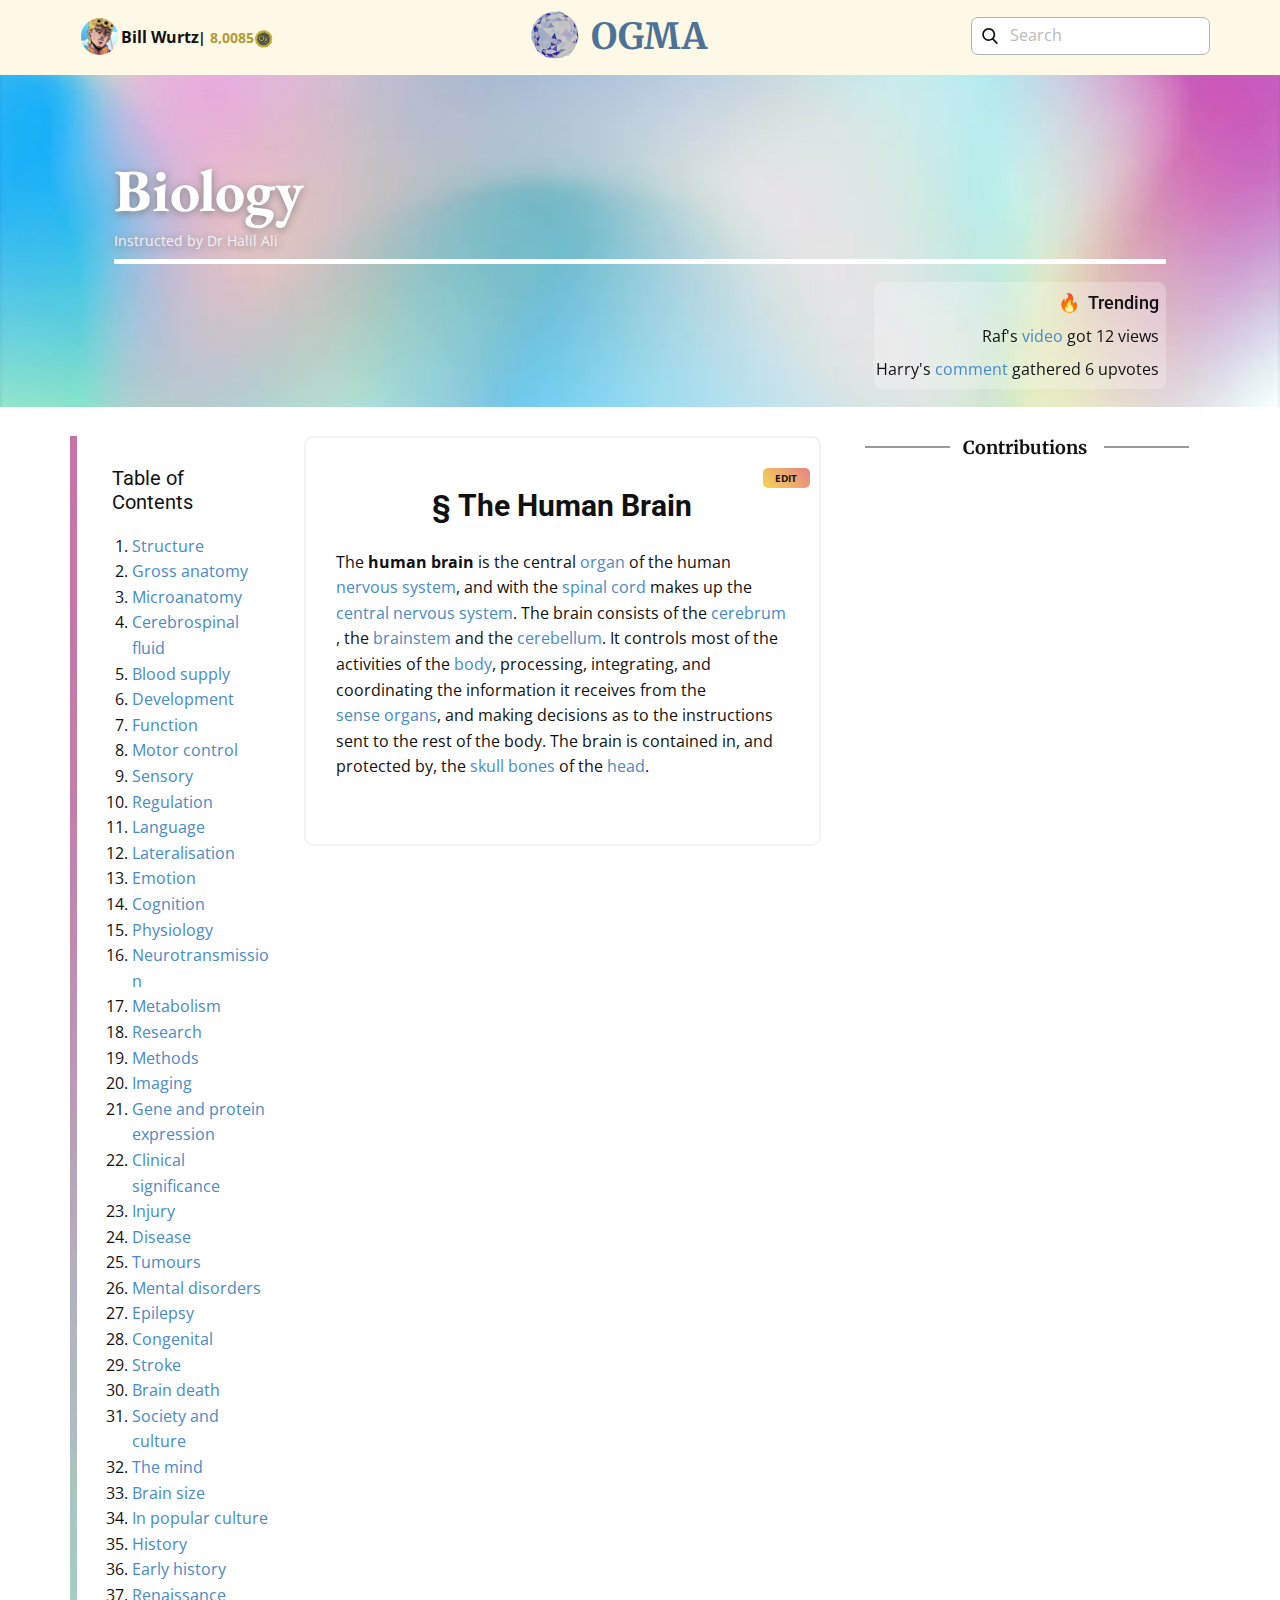
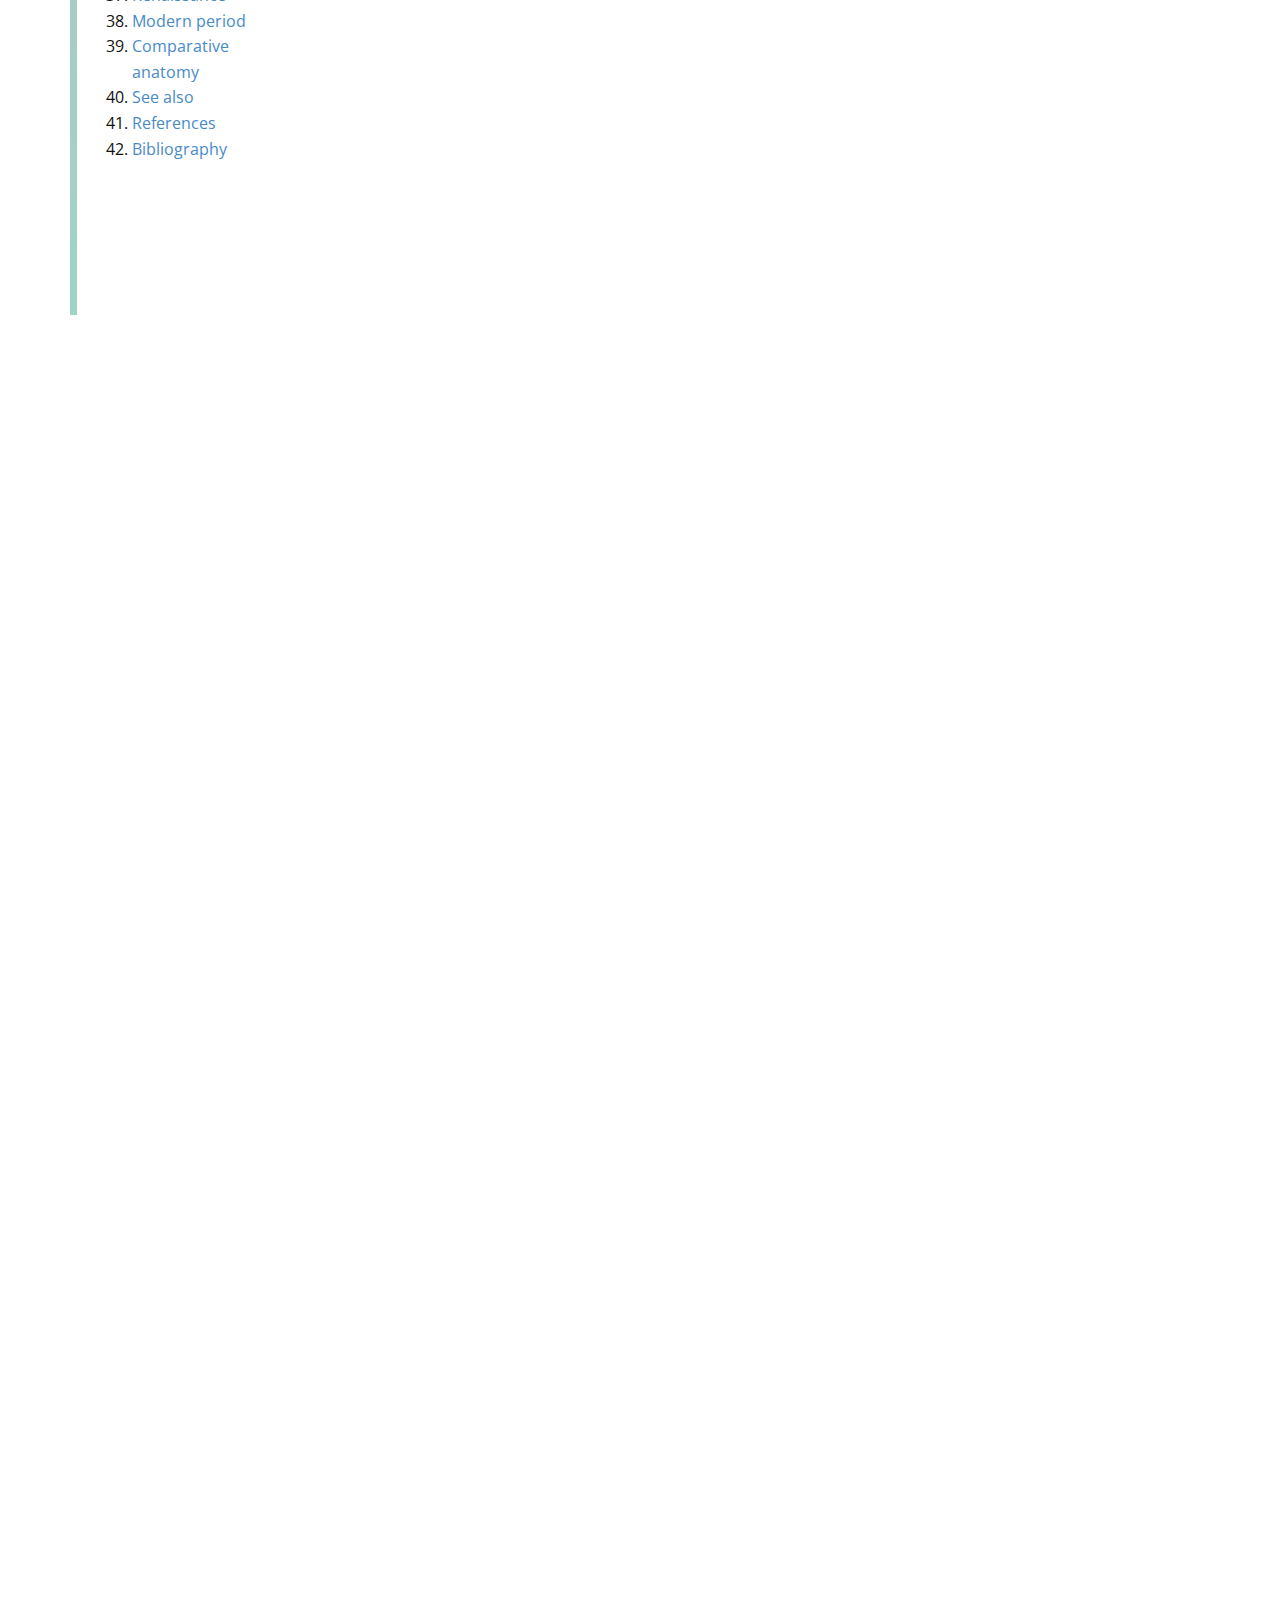
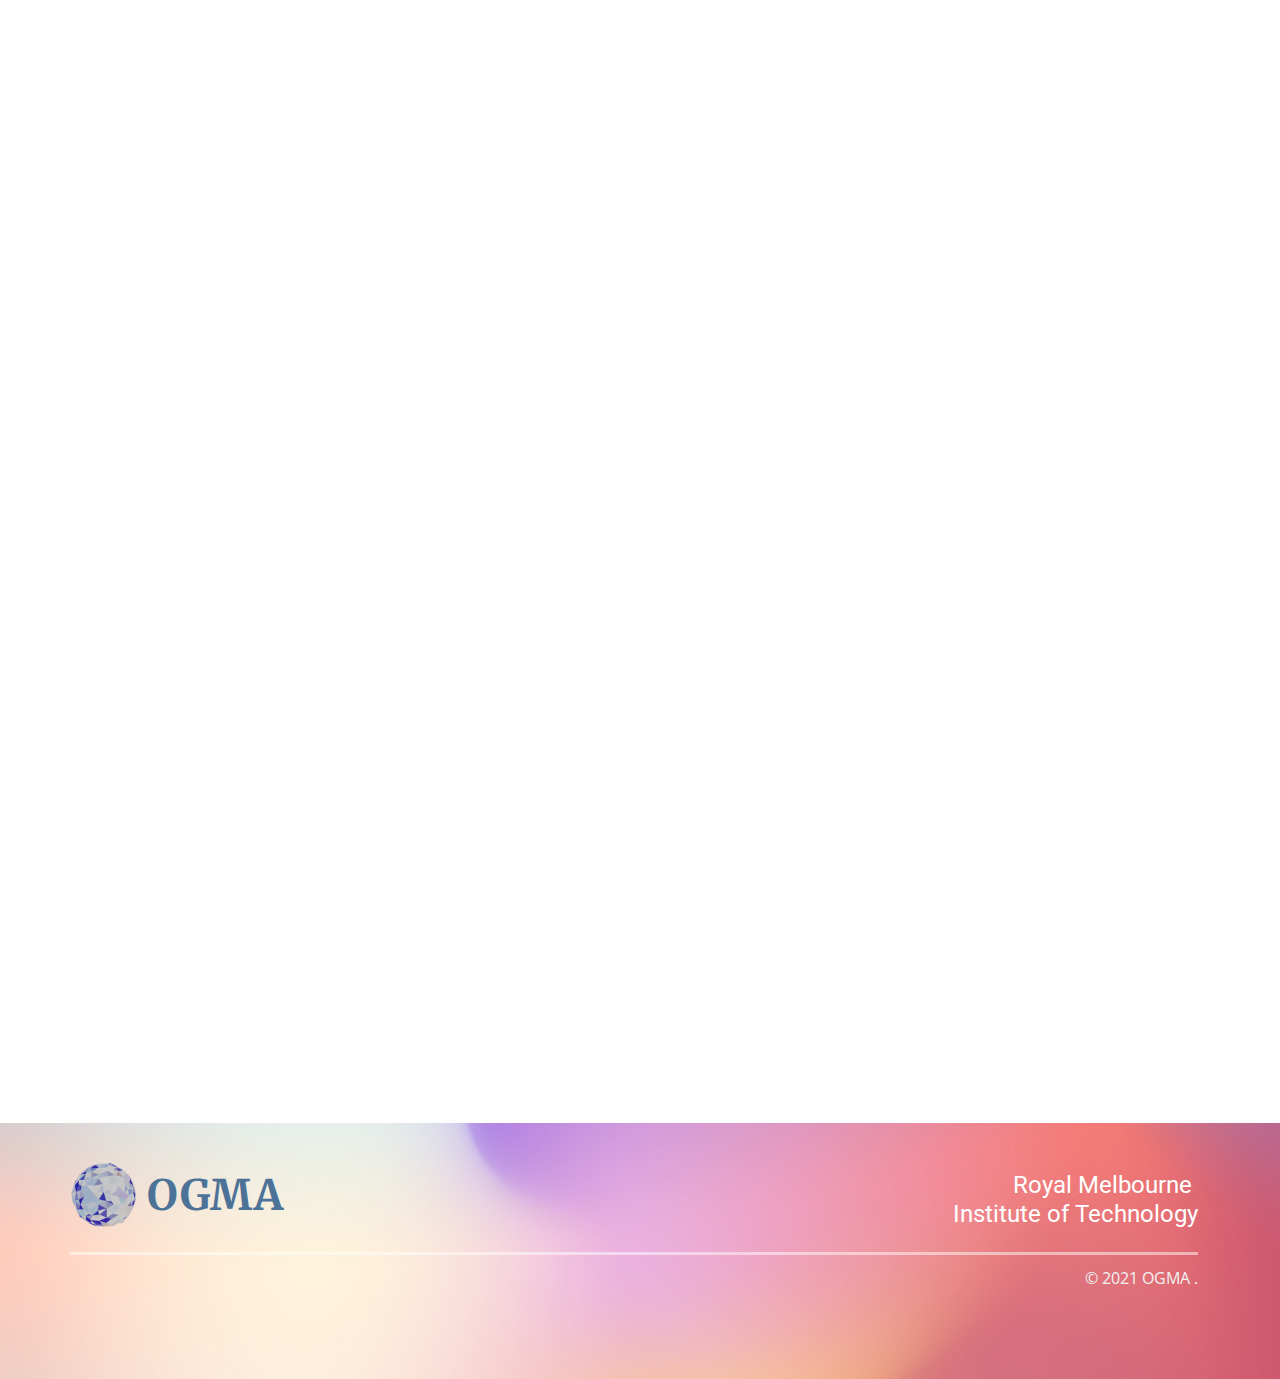
==== commit 48b19820: "Add files via upload" ====
--- a/src/Biology.html
+++ b/src/Biology.html
@@ -307,7 +307,7 @@
                       <div class="u-align-left u-container-style u-layout-cell u-radius-9 u-shape-round u-size-35 u-white u-layout-cell-5" data-animation-name="fadeIn" data-animation-duration="750" data-animation-delay="1250">
                         <div class="u-border-2 u-border-grey-5 u-container-layout u-container-layout-5">
                           <h4 class="u-text u-text-6">Gross Anatomy</h4>
-                          <button class="u-border-none u-btn u-btn-round u-button-style u-gradient u-none u-radius-5 u-text-body-alt-color u-text-hover-palette-2-base u-btn-13" onclick='editText("secondParagraph", "The average adult brain weights approximately 1.2-1.4kg, which is about 2% of the total body weight. The average volume for an adult male brain is 1260 cm3 and 1130 cm3 for a female. There is a substantial variance  in size between individuals with the standard reference range, male brains ranging from 1180- 1620 g, female brains ranging from 1030-1400 g. The largest part of the brain is the Cerebrum and consists of the cerebral hemispheres and sits on top of the other brain structures. The outer region of the hemispheres is the cerebral cortex, made of grey matter consisting of cortical layers of neurons.<br>Each hemisphere is divided into 4 main lobes;<br>- Frontal lobe<br>- Parietal lobe<br>- Temporal lob<br>- Occidental lobe<br><br>There are three other lobes which some sources include which are the central lobe, a limbic lobe and an insular lobe.<br>The central lobe - comprises of the precentral gyrus and the postcentral gyrus and is included as it forms a distinct functional role (that centers around auditory stimuli, memory, and emotion)- Medical news today.<br>The brain stem- resembling a stalk, attaches to and leaves the cerebrum at the start of the midbrain area. The brain stem includes the midbrain, the pons, and the medulla oblongata. Behind the brainstem is the cerebellum.")'>
+                          <button class="u-border-none u-btn u-btn-round u-button-style u-gradient u-none u-radius-5 u-text-body-alt-color u-text-hover-palette-2-base u-btn-13" onclick='editText("secondParagraph", "The average adult brain weights approximately 1.2-1.4kg. Male brains ranging from 1180- 1620 g, female brains ranging from 1030-1400 g.<br><br> The largest part of the brain is the Cerebrum and consists of the cerebral hemispheres and sits on top of the other brain structures. The outer region of the hemispheres is the cerebral cortex, made of grey matter consisting of cortical layers of neurons.<br>Each hemisphere is divided into 4 main lobes;<br>- Frontal lobe<br>- Parietal lobe<br>- Temporal lob<br>- Occidental lobe<br><br>There are three other lobes which some sources include which are the central lobe, a limbic lobe and an insular lobe.<br>The central lobe - comprises of the precentral gyrus and the postcentral gyrus and is included as it forms a distinct functional role (that centers around auditory stimuli, memory, and emotion)- Medical news today.<br><br>The brain stem includes the midbrain, the pons, and the medulla oblongata. Behind the brainstem is the cerebellum.")'>
                             Edit
                           </button> 
                           <p class="u-text u-text-7", id="secondParagraph"> The adult human <span class="u-text-custom-color-2" style="font-weight: 700;">brain weighs on average about 1.2–1.4&nbsp;kg (2.6–3.1&nbsp;lb) </span>which is about 2% of the total body weight,<a href="https://en.wikipedia.org/wiki/Human_brain#cite_note-CarpenterCh1-4" class="u-active-none u-border-none u-btn u-button-style u-hover-none u-none u-text-palette-1-base u-btn-14">[4]</a>
@@ -400,7 +400,7 @@
               <div class="u-container-style u-layout-cell u-radius-9 u-shape-round u-size-28 u-white u-layout-cell-8" data-animation-name="fadeIn" data-animation-duration="750" data-animation-delay="1750" data-animation-direction="">
                 <div class="u-border-2 u-border-grey-5 u-container-layout u-container-layout-12">
                   <h4 class="u-text u-text-default u-text-12"> Neurotransmission</h4>
-                  <button class="u-border-none u-btn u-btn-round u-button-style u-gradient u-none u-radius-5 u-text-body-alt-color u-text-hover-palette-2-base u-btn-48" onclick='editBoth("thirdParagraph", "A neurotransmitter is a chemical messenger that carries, boosts, and balances signals between neurons (also known as nerve cells) and target cells throughout the body.<br> These target cells may be in glands, muscles, or other neurons.Billions of neurotransmitter molecules work constantly to keep our brains functioning, managing everything from our breathing to our heartbeat to our learning and concentration levels.<br> They can also affect a variety of psychological functions such as fear, mood, pleasure, and joy.", "forthParagraph", "The cerebrum is the largest part of the brain. It is in the front part of the brain. It contains about 15 billion cells, and is the latest brain structure to have evolved. The cerebrum takes in data from sight and other sense organs, and makes sense of it (interprets it).<br><br> It controls consciousness and action (voluntary muscular activity). It plans, thinks, judges, and organises speech and information. These are the so-called higher mental functions.The cerebrum is divided into two cerebral hemispheres. These two cerebral hemispheres are connected by three bands of nerve fibres, or commissures, which connect the two halves.<br><br> The outer layers of the cerebrum are made up of the grey matter, and is called the cerebral cortex. The inner layers are made up of the white matter (nerve fibres), and the basal ganglia. In the cerebrum, there are specific regions for each kind of stimulus and its response. For example, occipital lobe is the region for visual reception, temporal lobe for auditory reception, and parietal lobe for touch, smell, temperature and conscious association. The frontal lobe takes action, based on sensory input and other factors.")'>
+                  <button class="u-border-none u-btn u-btn-round u-button-style u-gradient u-none u-radius-5 u-text-body-alt-color u-text-hover-palette-2-base u-btn-48" onclick='editBoth("thirdParagraph", "A neurotransmitter is a chemical messenger that carries, boosts, and balances signals between neurons (also known as nerve cells) and target cells throughout the body.<br><br>", "forthParagraph", "The cerebrum is the largest part of the brain. It is in the front part of the brain. It contains about 15 billion cells, and is the latest brain structure to have evolved. The cerebrum takes in data from sight and other sense organs, and makes sense of it (interprets it).<br><br> It controls consciousness and action (voluntary muscular activity). It plans, thinks, judges, and organises speech and information. These are the so-called higher mental functions.The cerebrum is divided into two cerebral hemispheres. These two cerebral hemispheres are connected by three bands of nerve fibres, or commissures, which connect the two halves.<br><br> The outer layers of the cerebrum are made up of the grey matter, and is called the cerebral cortex. The inner layers are made up of the white matter (nerve fibres), and the basal ganglia.")'>
                     Edit
                   </button>
                   <p class="u-text u-text-13", id="thirdParagraph"> Brain activity is made possible by the interconnections of&nbsp;<a href="https://en.wikipedia.org/wiki/Neuron" title="Neuron" class="u-active-none u-border-none u-btn u-button-style u-hover-none u-none u-text-palette-1-base u-btn-49">neurons</a>&nbsp;that are linked together to reach their targets.<a href="https://en.wikipedia.org/wiki/Human_brain#cite_note-FOOTNOTEPocock200668-126" class="u-active-none u-border-none u-btn u-button-style u-hover-none u-none u-text-palette-1-base u-btn-50">[125]</a>&nbsp;A neuron consists of a&nbsp;<a href="https://en.wikipedia.org/wiki/Soma_(biology)" title="Soma (biology)" class="u-active-none u-border-none u-btn u-button-style u-hover-none u-none u-text-palette-1-base u-btn-51">cell body</a>,&nbsp;<a href="https://en.wikipedia.org/wiki/Axon" title="Axon" class="u-active-none u-border-none u-btn u-button-style u-hover-none u-none u-text-palette-1-base u-btn-52">axon</a>, and&nbsp;<a href="https://en.wikipedia.org/wiki/Dendrite" title="Dendrite" class="u-active-none u-border-none u-btn u-button-style u-hover-none u-none u-text-palette-1-base u-btn-53">dendrites</a>. Dendrites are often extensive branches that receive information in the form of signals from the axon terminals of other neurons.&nbsp;<br>
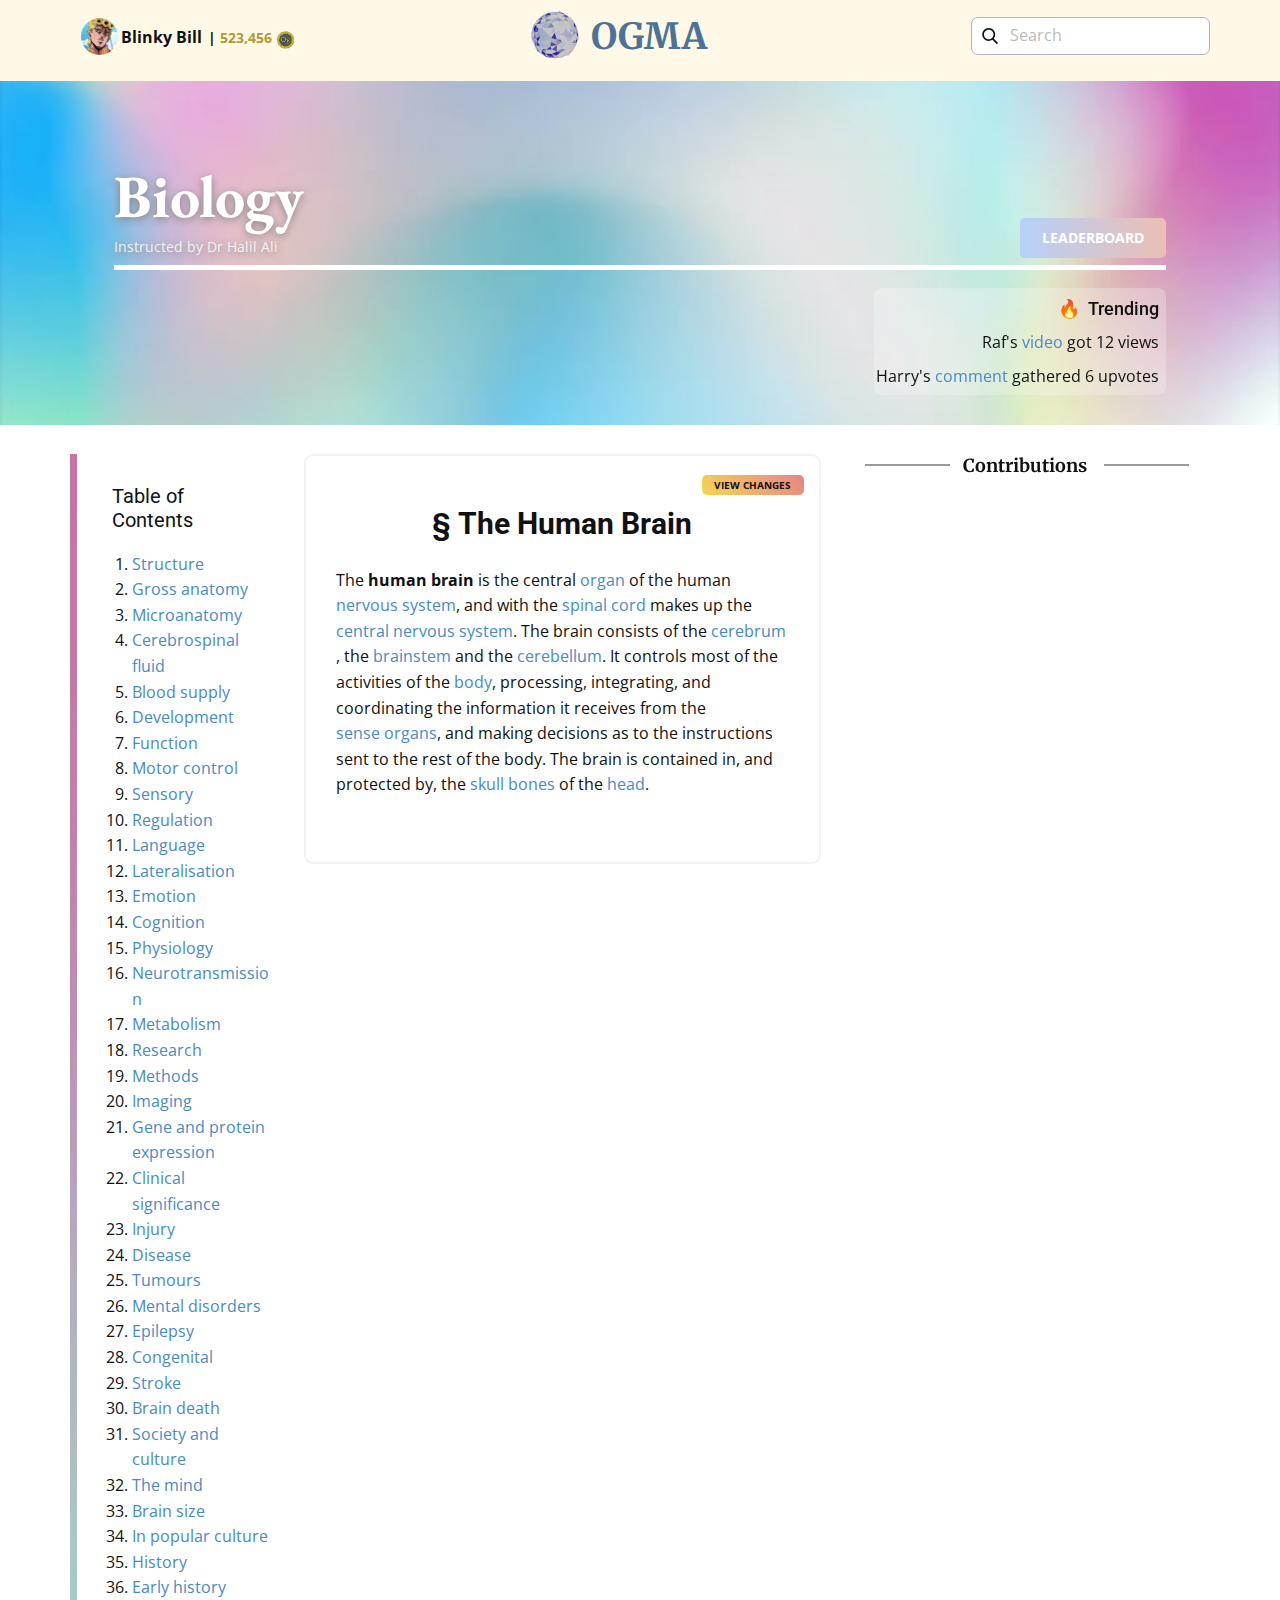
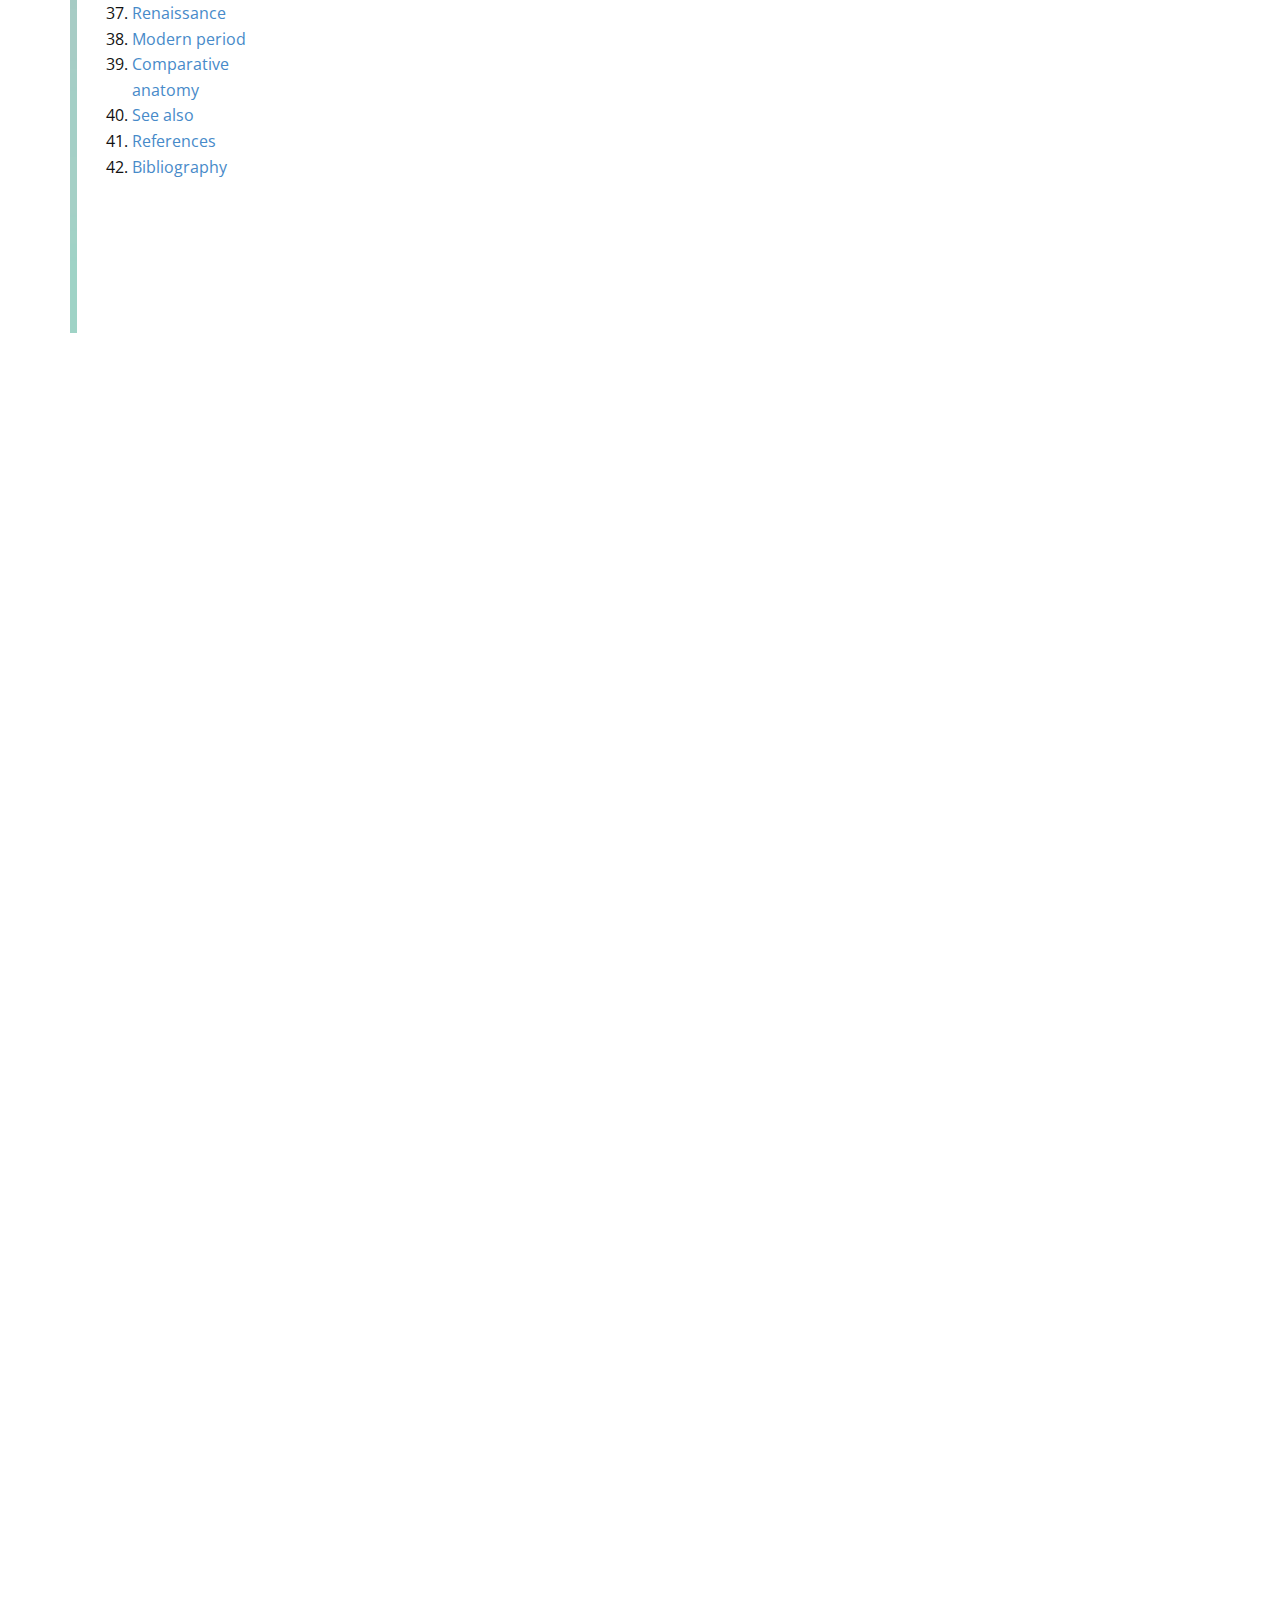
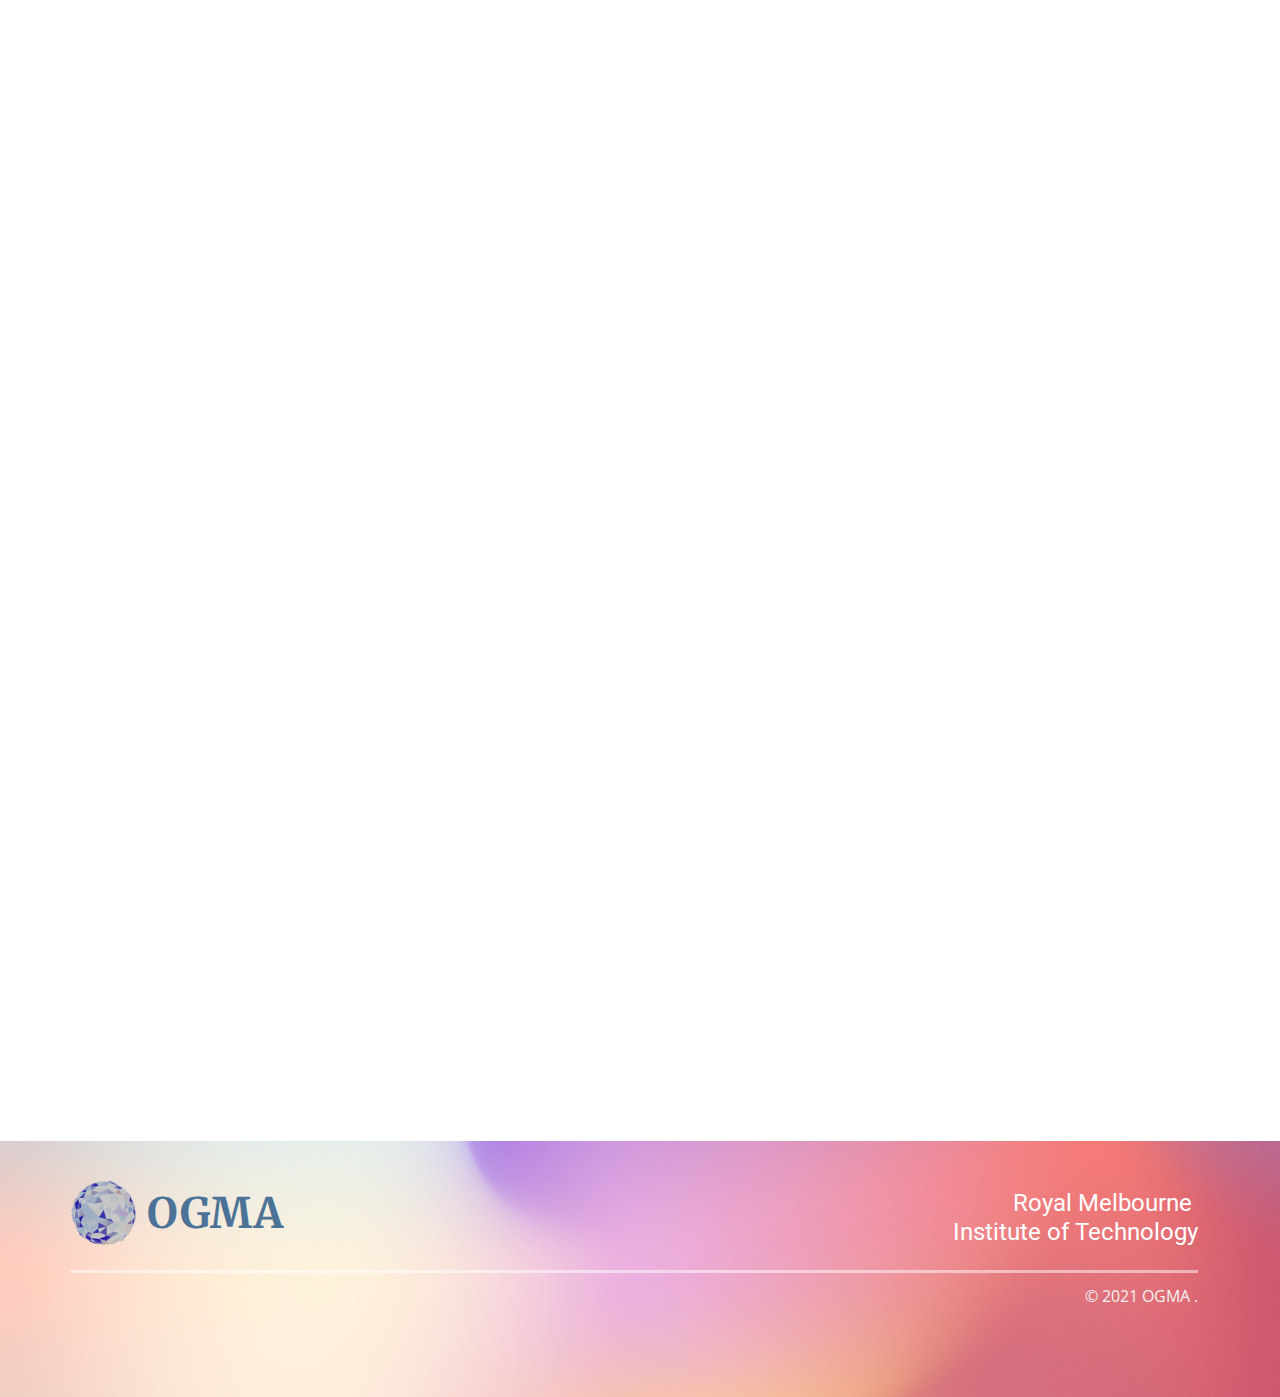
==== commit 175bf85f: "Repo sync with classroom" ====
--- a/src/Biology.html
+++ b/src/Biology.html
@@ -16,6 +16,7 @@
     <link id="u-theme-google-font" rel="stylesheet" href="https://fonts.googleapis.com/css?family=Roboto:100,100i,300,300i,400,400i,500,500i,700,700i,900,900i|Open+Sans:300,300i,400,400i,600,600i,700,700i,800,800i">
     <link id="u-page-google-font" rel="stylesheet" href="https://fonts.googleapis.com/css?family=Merriweather:300,300i,400,400i,700,700i,900,900i|EB+Garamond:400,400i,500,500i,600,600i,700,700i,800,800i">
     
+    
     <script>
       function editText(id, newText) {
         element = document.getElementById(id)
@@ -25,11 +26,8 @@
         editText(id1, para1)
         editText(id2, para2)
       }
-      function createComment() {
-        document.getElementById("commentDiv").appendChild('<div class="u-container-style u-custom-color-6 u-group u-radius-8 u-shape-round u-group-4" data-animation-name="fadeIn" data-animation-duration="1000" data-animation-delay="2750"><div class="u-container-layout u-container-layout-10"><p class="u-align-right u-text u-text-white u-text-11"><span class="u-text-palette-3-base"><span style="font-weight: 700;" class="u-text-white">Adrian</span><br></span>Wow, thats a coooool tip to help remember the lobes! Thanks Adrian.</p><img class="u-image u-image-default u-preserve-proportions u-image-15" src="images/comment1.png" alt="" data-image-width="270" data-image-height="270"><div class="u-rotation-parent u-rotation-parent-4"><img class="u-image u-image-default u-preserve-proportions u-rotate-180 u-image-16" src="images/thumbs1.png" alt="" data-image-width="270" data-image-height="270"></div><img class="u-image u-image-default u-preserve-proportions u-image-17" src="images/thumbs1.png" alt="" data-image-width="270" data-image-height="270"></div></div>')
-      }
     </script>
-    
+
     <script type="application/ld+json">{
 		"@context": "http://schema.org",
 		"@type": "Organization",
@@ -58,9 +56,9 @@
           <a href="/">OGMA</a>
         </h1>
         <div class="u-image u-image-circle u-image-2" alt="" data-image-width="1204" data-image-height="629"></div>
-        <p class="u-text u-text-2">Bill Wurtz</p>
+        <p class="u-text u-text-2">Blinky Bill</p>
         <p class="u-text u-text-3"><b>&nbsp;|</b>
-          <span class="u-text-palette-3-dark-1"><b>8,0085</b>
+          <span class="u-text-palette-3-dark-1"><b>523,456</b>
           </span>
         </p>
         <img class="u-image u-image-default u-preserve-proportions u-image-3" src="images/ogma_coin.png" alt="" data-image-width="300" data-image-height="300">
@@ -69,6 +67,7 @@
       <div class="u-clearfix u-sheet u-sheet-1">
         <h1 class="u-custom-font u-text u-text-default u-text-white u-text-1">Biology</h1>
         <p class="u-align-left u-text u-text-grey-5 u-text-2">Instructed by Dr Halil Ali</p>
+        <a href="Scoreboard.html" data-page-id="17513908" class="u-border-none u-btn u-btn-round u-button-style u-gradient u-none u-radius-5 u-text-body-alt-color u-btn-1">Leaderboard</a>
         <div class="u-border-5 u-border-white u-line u-line-horizontal u-line-1"></div>
         <div class="u-opacity u-opacity-25 u-radius-8 u-shape u-shape-round u-white u-shape-1"></div>
         <div class="fr-view u-align-right u-clearfix u-rich-text u-text u-text-3" data-animation-name="fadeIn" data-animation-duration="1000" data-animation-delay="0" data-animation-direction="">
@@ -285,8 +284,8 @@
                       <div class="u-align-left u-container-style u-layout-cell u-radius-9 u-shape-round u-size-35 u-white u-layout-cell-3" data-animation-name="fadeIn" data-animation-duration="750" data-animation-delay="750" data-animation-direction="">
                         <div class="u-border-2 u-border-grey-5 u-container-layout u-container-layout-3">
                           <button class="u-border-none u-btn u-btn-round u-button-style u-gradient u-none u-radius-5 u-text-body-alt-color u-text-hover-palette-2-base u-btn-1" onclick='editText("firstParagraph", "The human brain is the central organ of the human nervous system. The brain and spinal cord make up the central nervous system. The brain consists of the:<br>    - Cerebrum<br>    - Brain stem<br>    - Cerebellum<br>The Brain controls most of the activities in your body, processing and interpreting information received from the sense organs making decisions and instructing the rest of the body. The brain is contain in and protected by the skull bones in the head.")'>
-                            Edit
-                          </button>  
+                            View Changes
+                          </button>
                           <h3 class="u-align-center u-text u-text-3"><b>§&nbsp;</b>The Human Brain
                           </h3>
                           <p class="u-align-left u-text u-text-4", id="firstParagraph"> The&nbsp;<b>human brain</b>&nbsp;is the central&nbsp;<a href="https://en.wikipedia.org/wiki/Organ_(anatomy)" class="mw-redirect u-active-none u-border-none u-btn u-button-style u-hover-none u-none u-text-palette-1-base u-btn-2" title="Organ (anatomy)">organ</a>&nbsp;of the human&nbsp;<a href="https://en.wikipedia.org/wiki/Nervous_system" title="Nervous system" class="u-active-none u-border-none u-btn u-button-style u-hover-none u-none u-text-palette-1-base u-btn-3">nervous system</a>, and with the&nbsp;<a href="https://en.wikipedia.org/wiki/Spinal_cord" title="Spinal cord" class="u-active-none u-border-none u-btn u-button-style u-hover-none u-none u-text-palette-1-base u-btn-4">spinal cord</a>&nbsp;makes up the&nbsp;<a href="https://en.wikipedia.org/wiki/Central_nervous_system" title="Central nervous system" class="u-active-none u-border-none u-btn u-button-style u-hover-none u-none u-text-palette-1-base u-btn-5">central nervous system</a>. The brain consists of the&nbsp;<a href="https://en.wikipedia.org/wiki/Cerebrum" title="Cerebrum" class="u-active-none u-border-none u-btn u-button-style u-hover-none u-none u-text-palette-1-base u-btn-6">cerebrum</a>, the&nbsp;<a href="https://en.wikipedia.org/wiki/Brainstem" title="Brainstem" class="u-active-none u-border-none u-btn u-button-style u-hover-none u-none u-text-palette-1-base u-btn-7">brainstem</a>&nbsp;and the&nbsp;<a href="https://en.wikipedia.org/wiki/Cerebellum" title="Cerebellum" class="u-active-none u-border-none u-btn u-button-style u-hover-none u-none u-text-palette-1-base u-btn-8">cerebellum</a>. It controls most of the activities of the&nbsp;<a href="https://en.wikipedia.org/wiki/Human_body" title="Human body" class="u-active-none u-border-none u-btn u-button-style u-hover-none u-none u-text-palette-1-base u-btn-9">body</a>, processing, integrating, and coordinating the information it receives from the&nbsp;<a href="https://en.wikipedia.org/wiki/Sensory_nervous_system" title="Sensory nervous system" class="u-active-none u-border-none u-btn u-button-style u-hover-none u-none u-text-palette-1-base u-btn-10">sense organs</a>, and making decisions as to the instructions sent to the rest of the body. The brain is contained in, and protected by, the&nbsp;<a href="https://en.wikipedia.org/wiki/Neurocranium" title="Neurocranium" class="u-active-none u-border-none u-btn u-button-style u-hover-none u-none u-text-palette-1-base u-btn-11">skull bones</a>&nbsp;of the&nbsp;<a href="https://en.wikipedia.org/wiki/Human_head" title="Human head" class="u-active-none u-border-none u-btn u-button-style u-hover-none u-none u-text-palette-1-base u-btn-12">head</a>.
@@ -308,7 +307,7 @@
                         <div class="u-border-2 u-border-grey-5 u-container-layout u-container-layout-5">
                           <h4 class="u-text u-text-6">Gross Anatomy</h4>
                           <button class="u-border-none u-btn u-btn-round u-button-style u-gradient u-none u-radius-5 u-text-body-alt-color u-text-hover-palette-2-base u-btn-13" onclick='editText("secondParagraph", "The average adult brain weights approximately 1.2-1.4kg. Male brains ranging from 1180- 1620 g, female brains ranging from 1030-1400 g.<br><br> The largest part of the brain is the Cerebrum and consists of the cerebral hemispheres and sits on top of the other brain structures. The outer region of the hemispheres is the cerebral cortex, made of grey matter consisting of cortical layers of neurons.<br>Each hemisphere is divided into 4 main lobes;<br>- Frontal lobe<br>- Parietal lobe<br>- Temporal lob<br>- Occidental lobe<br><br>There are three other lobes which some sources include which are the central lobe, a limbic lobe and an insular lobe.<br>The central lobe - comprises of the precentral gyrus and the postcentral gyrus and is included as it forms a distinct functional role (that centers around auditory stimuli, memory, and emotion)- Medical news today.<br><br>The brain stem includes the midbrain, the pons, and the medulla oblongata. Behind the brainstem is the cerebellum.")'>
-                            Edit
+                            View Changes
                           </button> 
                           <p class="u-text u-text-7", id="secondParagraph"> The adult human <span class="u-text-custom-color-2" style="font-weight: 700;">brain weighs on average about 1.2–1.4&nbsp;kg (2.6–3.1&nbsp;lb) </span>which is about 2% of the total body weight,<a href="https://en.wikipedia.org/wiki/Human_brain#cite_note-CarpenterCh1-4" class="u-active-none u-border-none u-btn u-button-style u-hover-none u-none u-text-palette-1-base u-btn-14">[4]</a>
                             <a href="https://en.wikipedia.org/wiki/Human_brain#cite_note-Bigos-5" class="u-active-none u-border-none u-btn u-button-style u-hover-none u-none u-text-palette-1-base u-btn-15">[5]</a>&nbsp;with a volume of around 1260&nbsp;<a href="https://en.wikipedia.org/wiki/Cubic_centimetre" title="Cubic centimetre" class="u-active-none u-border-none u-btn u-button-style u-hover-none u-none u-text-palette-1-base u-btn-16">cm3</a>&nbsp;in men and 1130&nbsp;cm3&nbsp;in women.&nbsp;There is substantial individual variation,<a href="https://en.wikipedia.org/wiki/Human_brain#cite_note-Cosgrove-6" class="u-active-none u-border-none u-btn u-button-style u-hover-none u-none u-text-palette-1-base u-btn-17">[6]</a>&nbsp;with the standard&nbsp;<a href="https://en.wikipedia.org/wiki/Reference_range" title="Reference range" class="u-active-none u-border-none u-btn u-button-style u-hover-none u-none u-text-palette-1-base u-btn-18">reference range</a>&nbsp;for men being 1,180–1,620&nbsp;g (2.60–3.57&nbsp;lb)<a href="https://en.wikipedia.org/wiki/Human_brain#cite_note-MolinaDiMaio2012-7" class="u-active-none u-border-none u-btn u-button-style u-hover-none u-none u-text-palette-1-base u-btn-19">[7]</a>&nbsp;and for women 1,030–1,400&nbsp;g (2.27–3.09&nbsp;lb).<a href="https://en.wikipedia.org/wiki/Human_brain#cite_note-MolinaDiMaio2015-8" class="u-active-none u-border-none u-btn u-button-style u-hover-none u-none u-text-palette-1-base u-btn-20">[8]</a>The&nbsp;<a href="https://en.wikipedia.org/wiki/Cerebrum" title="Cerebrum" class="u-active-none u-border-none u-btn u-button-style u-hover-none u-none u-text-palette-1-base u-btn-21">cerebrum</a>, consisting of the&nbsp;<a href="https://en.wikipedia.org/wiki/Cerebral_hemisphere" title="Cerebral hemisphere" class="u-active-none u-border-none u-btn u-button-style u-hover-none u-none u-text-palette-1-base u-btn-22">cerebral hemispheres</a>, forms the largest part of the brain and overlies the other brain structures.<a href="https://en.wikipedia.org/wiki/Human_brain#cite_note-FOOTNOTEGray's_Anatomy2008227%E2%80%939-9" class="u-active-none u-border-none u-btn u-button-style u-hover-none u-none u-text-palette-1-base u-btn-23">[9]</a>&nbsp;The outer region of the hemispheres, the&nbsp;<a href="https://en.wikipedia.org/wiki/Cerebral_cortex" title="Cerebral cortex" class="u-active-none u-border-none u-btn u-button-style u-hover-none u-none u-text-palette-1-base u-btn-24">cerebral cortex</a>, is&nbsp;<a href="https://en.wikipedia.org/wiki/Grey_matter" title="Grey matter" class="u-active-none u-border-none u-btn u-button-style u-hover-none u-none u-text-palette-1-base u-btn-25">grey matter</a>, consisting of&nbsp;<a href="https://en.wikipedia.org/wiki/Cerebral_cortex#Layers" title="Cerebral cortex" class="u-active-none u-border-none u-btn u-button-style u-hover-none u-none u-text-palette-1-base u-btn-26">cortical layers</a>&nbsp;of&nbsp;<a href="https://en.wikipedia.org/wiki/Neuron" title="Neuron" class="u-active-none u-border-none u-btn u-button-style u-hover-none u-none u-text-palette-1-base u-btn-27">neurons</a>.&nbsp;<br>
@@ -401,7 +400,7 @@
                 <div class="u-border-2 u-border-grey-5 u-container-layout u-container-layout-12">
                   <h4 class="u-text u-text-default u-text-12"> Neurotransmission</h4>
                   <button class="u-border-none u-btn u-btn-round u-button-style u-gradient u-none u-radius-5 u-text-body-alt-color u-text-hover-palette-2-base u-btn-48" onclick='editBoth("thirdParagraph", "A neurotransmitter is a chemical messenger that carries, boosts, and balances signals between neurons (also known as nerve cells) and target cells throughout the body.<br><br>", "forthParagraph", "The cerebrum is the largest part of the brain. It is in the front part of the brain. It contains about 15 billion cells, and is the latest brain structure to have evolved. The cerebrum takes in data from sight and other sense organs, and makes sense of it (interprets it).<br><br> It controls consciousness and action (voluntary muscular activity). It plans, thinks, judges, and organises speech and information. These are the so-called higher mental functions.The cerebrum is divided into two cerebral hemispheres. These two cerebral hemispheres are connected by three bands of nerve fibres, or commissures, which connect the two halves.<br><br> The outer layers of the cerebrum are made up of the grey matter, and is called the cerebral cortex. The inner layers are made up of the white matter (nerve fibres), and the basal ganglia.")'>
-                    Edit
+                    View Changes
                   </button>
                   <p class="u-text u-text-13", id="thirdParagraph"> Brain activity is made possible by the interconnections of&nbsp;<a href="https://en.wikipedia.org/wiki/Neuron" title="Neuron" class="u-active-none u-border-none u-btn u-button-style u-hover-none u-none u-text-palette-1-base u-btn-49">neurons</a>&nbsp;that are linked together to reach their targets.<a href="https://en.wikipedia.org/wiki/Human_brain#cite_note-FOOTNOTEPocock200668-126" class="u-active-none u-border-none u-btn u-button-style u-hover-none u-none u-text-palette-1-base u-btn-50">[125]</a>&nbsp;A neuron consists of a&nbsp;<a href="https://en.wikipedia.org/wiki/Soma_(biology)" title="Soma (biology)" class="u-active-none u-border-none u-btn u-button-style u-hover-none u-none u-text-palette-1-base u-btn-51">cell body</a>,&nbsp;<a href="https://en.wikipedia.org/wiki/Axon" title="Axon" class="u-active-none u-border-none u-btn u-button-style u-hover-none u-none u-text-palette-1-base u-btn-52">axon</a>, and&nbsp;<a href="https://en.wikipedia.org/wiki/Dendrite" title="Dendrite" class="u-active-none u-border-none u-btn u-button-style u-hover-none u-none u-text-palette-1-base u-btn-53">dendrites</a>. Dendrites are often extensive branches that receive information in the form of signals from the axon terminals of other neurons.&nbsp;<br>
                     <br>The signals received may cause the neuron to initiate an&nbsp;<a href="https://en.wikipedia.org/wiki/Action_potential" title="Action potential" class="u-active-none u-border-none u-btn u-button-style u-hover-none u-none u-text-palette-1-base u-btn-54">action potential</a>&nbsp;(an electrochemical signal or nerve impulse) which is sent along its axon to the axon terminal, to connect with the dendrites or with the cell body of another neuron. An action potential is initiated at the&nbsp;<a href="https://en.wikipedia.org/wiki/Axon#Initial_segment" title="Axon" class="u-active-none u-border-none u-btn u-button-style u-hover-none u-none u-text-palette-1-base u-btn-55">initial segment</a>&nbsp;of an axon, which contains a specialized complex of proteins.<a href="https://en.wikipedia.org/wiki/Human_brain#cite_note-127" class="u-active-none u-border-none u-btn u-button-style u-hover-none u-none u-text-palette-1-base u-btn-56">[126]</a>&nbsp;<br>
--- a/src/nicepage.css
+++ b/src/nicepage.css
@@ -34906,6 +34906,195 @@
         }
 
         
+        
+        .u-custom-color-10,
+        .u-body.u-custom-color-10,
+        .u-container-style.u-custom-color-10:before,
+        .u-container-layout.u-custom-color-10:before,
+        .u-table-alt-custom-color-10 tr:nth-child(even)
+        {
+            color: #ffffff;
+            background-color: #e9968b;
+        }
+
+        .u-button-style.u-custom-color-10,
+        .u-button-style.u-custom-color-10[class*="u-border-"]
+        {
+            color: #ffffff !important;
+            background-color: #e9968b !important;
+        }
+
+        .u-button-style.u-custom-color-10:hover,
+        .u-button-style.u-custom-color-10[class*="u-border-"]:hover,
+        .u-button-style.u-custom-color-10:focus,
+        .u-button-style.u-custom-color-10[class*="u-border-"]:focus,
+        .u-button-style.u-button-style.u-custom-color-10:active,
+        .u-button-style.u-button-style.u-custom-color-10[class*="u-border-"]:active,
+        .u-button-style.u-button-style.u-custom-color-10.active,
+        .u-button-style.u-button-style.u-custom-color-10[class*="u-border-"].active,
+        li.active > .u-button-style.u-button-style.u-custom-color-10,
+        li.active > .u-button-style.u-button-style.u-custom-color-10[class*="u-border-"]
+        {
+            color: #ffffff !important;
+            background-color: #e37a6c !important;
+        }
+
+        .u-hover-custom-color-10:hover,
+        .u-hover-custom-color-10[class*="u-border-"]:hover,
+        .u-hover-custom-color-10:focus,
+        .u-hover-custom-color-10[class*="u-border-"]:focus,
+        .u-active-custom-color-10.u-active.u-active,
+        .u-active-custom-color-10[class*="u-border-"].u-active.u-active,
+        a.u-button-style.u-hover-custom-color-10:hover,
+        a.u-button-style.u-hover-custom-color-10[class*="u-border-"]:hover,
+        a.u-button-style:hover > .u-hover-custom-color-10,
+        a.u-button-style:hover > .u-hover-custom-color-10[class*="u-border-"],
+        a.u-button-style.u-hover-custom-color-10:focus,
+        a.u-button-style.u-hover-custom-color-10[class*="u-border-"]:focus,
+        a.u-button-style.u-button-style.u-active-custom-color-10:active,
+        a.u-button-style.u-button-style.u-active-custom-color-10[class*="u-border-"]:active,
+        a.u-button-style.u-button-style.u-active-custom-color-10.active,
+        a.u-button-style.u-button-style.u-active-custom-color-10[class*="u-border-"].active,
+        a.u-button-style.u-button-style.active > .u-active-custom-color-10,
+        a.u-button-style.u-button-style.active > .u-active-custom-color-10[class*="u-border-"],
+        li.active > a.u-button-style.u-button-style.u-active-custom-color-10,
+        li.active > a.u-button-style.u-button-style.u-active-custom-color-10[class*="u-border-"]
+        {
+            color: #ffffff !important;
+            background-color: #e9968b !important;
+        }
+
+        a.u-link.u-hover-custom-color-10:hover {
+            color: #e9968b !important;
+        }
+
+        
+        
+        .u-custom-color-11,
+        .u-body.u-custom-color-11,
+        .u-container-style.u-custom-color-11:before,
+        .u-container-layout.u-custom-color-11:before,
+        .u-table-alt-custom-color-11 tr:nth-child(even)
+        {
+            color: #111111;
+            background-color: #fbcdbf;
+        }
+
+        .u-button-style.u-custom-color-11,
+        .u-button-style.u-custom-color-11[class*="u-border-"]
+        {
+            color: #111111 !important;
+            background-color: #fbcdbf !important;
+        }
+
+        .u-button-style.u-custom-color-11:hover,
+        .u-button-style.u-custom-color-11[class*="u-border-"]:hover,
+        .u-button-style.u-custom-color-11:focus,
+        .u-button-style.u-custom-color-11[class*="u-border-"]:focus,
+        .u-button-style.u-button-style.u-custom-color-11:active,
+        .u-button-style.u-button-style.u-custom-color-11[class*="u-border-"]:active,
+        .u-button-style.u-button-style.u-custom-color-11.active,
+        .u-button-style.u-button-style.u-custom-color-11[class*="u-border-"].active,
+        li.active > .u-button-style.u-button-style.u-custom-color-11,
+        li.active > .u-button-style.u-button-style.u-custom-color-11[class*="u-border-"]
+        {
+            color: #111111 !important;
+            background-color: #f8ad95 !important;
+        }
+
+        .u-hover-custom-color-11:hover,
+        .u-hover-custom-color-11[class*="u-border-"]:hover,
+        .u-hover-custom-color-11:focus,
+        .u-hover-custom-color-11[class*="u-border-"]:focus,
+        .u-active-custom-color-11.u-active.u-active,
+        .u-active-custom-color-11[class*="u-border-"].u-active.u-active,
+        a.u-button-style.u-hover-custom-color-11:hover,
+        a.u-button-style.u-hover-custom-color-11[class*="u-border-"]:hover,
+        a.u-button-style:hover > .u-hover-custom-color-11,
+        a.u-button-style:hover > .u-hover-custom-color-11[class*="u-border-"],
+        a.u-button-style.u-hover-custom-color-11:focus,
+        a.u-button-style.u-hover-custom-color-11[class*="u-border-"]:focus,
+        a.u-button-style.u-button-style.u-active-custom-color-11:active,
+        a.u-button-style.u-button-style.u-active-custom-color-11[class*="u-border-"]:active,
+        a.u-button-style.u-button-style.u-active-custom-color-11.active,
+        a.u-button-style.u-button-style.u-active-custom-color-11[class*="u-border-"].active,
+        a.u-button-style.u-button-style.active > .u-active-custom-color-11,
+        a.u-button-style.u-button-style.active > .u-active-custom-color-11[class*="u-border-"],
+        li.active > a.u-button-style.u-button-style.u-active-custom-color-11,
+        li.active > a.u-button-style.u-button-style.u-active-custom-color-11[class*="u-border-"]
+        {
+            color: #111111 !important;
+            background-color: #fbcdbf !important;
+        }
+
+        a.u-link.u-hover-custom-color-11:hover {
+            color: #fbcdbf !important;
+        }
+
+        
+        
+        .u-custom-color-12,
+        .u-body.u-custom-color-12,
+        .u-container-style.u-custom-color-12:before,
+        .u-container-layout.u-custom-color-12:before,
+        .u-table-alt-custom-color-12 tr:nth-child(even)
+        {
+            color: #ffffff;
+            background-color: #b69f40;
+        }
+
+        .u-button-style.u-custom-color-12,
+        .u-button-style.u-custom-color-12[class*="u-border-"]
+        {
+            color: #ffffff !important;
+            background-color: #b69f40 !important;
+        }
+
+        .u-button-style.u-custom-color-12:hover,
+        .u-button-style.u-custom-color-12[class*="u-border-"]:hover,
+        .u-button-style.u-custom-color-12:focus,
+        .u-button-style.u-custom-color-12[class*="u-border-"]:focus,
+        .u-button-style.u-button-style.u-custom-color-12:active,
+        .u-button-style.u-button-style.u-custom-color-12[class*="u-border-"]:active,
+        .u-button-style.u-button-style.u-custom-color-12.active,
+        .u-button-style.u-button-style.u-custom-color-12[class*="u-border-"].active,
+        li.active > .u-button-style.u-button-style.u-custom-color-12,
+        li.active > .u-button-style.u-button-style.u-custom-color-12[class*="u-border-"]
+        {
+            color: #ffffff !important;
+            background-color: #a48f3a !important;
+        }
+
+        .u-hover-custom-color-12:hover,
+        .u-hover-custom-color-12[class*="u-border-"]:hover,
+        .u-hover-custom-color-12:focus,
+        .u-hover-custom-color-12[class*="u-border-"]:focus,
+        .u-active-custom-color-12.u-active.u-active,
+        .u-active-custom-color-12[class*="u-border-"].u-active.u-active,
+        a.u-button-style.u-hover-custom-color-12:hover,
+        a.u-button-style.u-hover-custom-color-12[class*="u-border-"]:hover,
+        a.u-button-style:hover > .u-hover-custom-color-12,
+        a.u-button-style:hover > .u-hover-custom-color-12[class*="u-border-"],
+        a.u-button-style.u-hover-custom-color-12:focus,
+        a.u-button-style.u-hover-custom-color-12[class*="u-border-"]:focus,
+        a.u-button-style.u-button-style.u-active-custom-color-12:active,
+        a.u-button-style.u-button-style.u-active-custom-color-12[class*="u-border-"]:active,
+        a.u-button-style.u-button-style.u-active-custom-color-12.active,
+        a.u-button-style.u-button-style.u-active-custom-color-12[class*="u-border-"].active,
+        a.u-button-style.u-button-style.active > .u-active-custom-color-12,
+        a.u-button-style.u-button-style.active > .u-active-custom-color-12[class*="u-border-"],
+        li.active > a.u-button-style.u-button-style.u-active-custom-color-12,
+        li.active > a.u-button-style.u-button-style.u-active-custom-color-12[class*="u-border-"]
+        {
+            color: #ffffff !important;
+            background-color: #b69f40 !important;
+        }
+
+        a.u-link.u-hover-custom-color-12:hover {
+            color: #b69f40 !important;
+        }
+
+        
 
         
         .u-border-custom-color-1,
@@ -35337,6 +35526,150 @@
         .u-link.u-border-custom-color-9[class*="u-border-"]:hover
         {
             border-color: #8eb6f6 !important;
+        }
+        
+        
+        .u-border-custom-color-10,
+        .u-separator-custom-color-10:after
+        {
+            border-color: #e9968b;
+            stroke: #e9968b;
+        }
+
+        .u-button-style.u-border-custom-color-10
+        {
+            border-color: #e9968b !important;
+            color: #e9968b !important;
+            background-color: transparent !important;
+        }
+
+        .u-button-style.u-border-custom-color-10:hover,
+        .u-button-style.u-border-custom-color-10:focus
+        {
+            border-color: transparent !important;
+            color: #e37a6c !important;
+            background-color: transparent !important;
+        }
+
+        .u-border-hover-custom-color-10:hover,
+        .u-border-hover-custom-color-10:focus,
+        .u-border-active-custom-color-10.u-active.u-active,
+        a.u-button-style.u-border-hover-custom-color-10:hover,
+        a.u-button-style:hover > .u-border-hover-custom-color-10,
+        a.u-button-style.u-border-hover-custom-color-10:focus,
+        a.u-button-style.u-button-style.u-border-active-custom-color-10:active,
+        a.u-button-style.u-button-style.u-border-active-custom-color-10.active,
+        a.u-button-style.u-button-style.active > .u-border-active-custom-color-10,
+        li.active > a.u-button-style.u-button-style.u-border-active-custom-color-10
+        {
+            color: #e9968b !important;
+            border-color: #e9968b !important;
+        }
+
+        .u-link.u-border-custom-color-10[class*="u-border-"]
+        {
+            border-color: #e9968b !important;
+        }
+
+        .u-link.u-border-custom-color-10[class*="u-border-"]:hover
+        {
+            border-color: #e37a6c !important;
+        }
+        
+        
+        .u-border-custom-color-11,
+        .u-separator-custom-color-11:after
+        {
+            border-color: #fbcdbf;
+            stroke: #fbcdbf;
+        }
+
+        .u-button-style.u-border-custom-color-11
+        {
+            border-color: #fbcdbf !important;
+            color: #fbcdbf !important;
+            background-color: transparent !important;
+        }
+
+        .u-button-style.u-border-custom-color-11:hover,
+        .u-button-style.u-border-custom-color-11:focus
+        {
+            border-color: transparent !important;
+            color: #f8ad95 !important;
+            background-color: transparent !important;
+        }
+
+        .u-border-hover-custom-color-11:hover,
+        .u-border-hover-custom-color-11:focus,
+        .u-border-active-custom-color-11.u-active.u-active,
+        a.u-button-style.u-border-hover-custom-color-11:hover,
+        a.u-button-style:hover > .u-border-hover-custom-color-11,
+        a.u-button-style.u-border-hover-custom-color-11:focus,
+        a.u-button-style.u-button-style.u-border-active-custom-color-11:active,
+        a.u-button-style.u-button-style.u-border-active-custom-color-11.active,
+        a.u-button-style.u-button-style.active > .u-border-active-custom-color-11,
+        li.active > a.u-button-style.u-button-style.u-border-active-custom-color-11
+        {
+            color: #fbcdbf !important;
+            border-color: #fbcdbf !important;
+        }
+
+        .u-link.u-border-custom-color-11[class*="u-border-"]
+        {
+            border-color: #fbcdbf !important;
+        }
+
+        .u-link.u-border-custom-color-11[class*="u-border-"]:hover
+        {
+            border-color: #f8ad95 !important;
+        }
+        
+        
+        .u-border-custom-color-12,
+        .u-separator-custom-color-12:after
+        {
+            border-color: #b69f40;
+            stroke: #b69f40;
+        }
+
+        .u-button-style.u-border-custom-color-12
+        {
+            border-color: #b69f40 !important;
+            color: #b69f40 !important;
+            background-color: transparent !important;
+        }
+
+        .u-button-style.u-border-custom-color-12:hover,
+        .u-button-style.u-border-custom-color-12:focus
+        {
+            border-color: transparent !important;
+            color: #a48f3a !important;
+            background-color: transparent !important;
+        }
+
+        .u-border-hover-custom-color-12:hover,
+        .u-border-hover-custom-color-12:focus,
+        .u-border-active-custom-color-12.u-active.u-active,
+        a.u-button-style.u-border-hover-custom-color-12:hover,
+        a.u-button-style:hover > .u-border-hover-custom-color-12,
+        a.u-button-style.u-border-hover-custom-color-12:focus,
+        a.u-button-style.u-button-style.u-border-active-custom-color-12:active,
+        a.u-button-style.u-button-style.u-border-active-custom-color-12.active,
+        a.u-button-style.u-button-style.active > .u-border-active-custom-color-12,
+        li.active > a.u-button-style.u-button-style.u-border-active-custom-color-12
+        {
+            color: #b69f40 !important;
+            border-color: #b69f40 !important;
+        }
+
+        .u-link.u-border-custom-color-12[class*="u-border-"]
+        {
+            border-color: #b69f40 !important;
+        }
+
+        .u-link.u-border-custom-color-12[class*="u-border-"]:hover
+        {
+            border-color: #a48f3a !important;
         }
         
 
@@ -35905,6 +36238,195 @@
         a.u-link.u-text-hover-custom-color-9:hover
         {
             color: #b6d0f9 !important;
+        }
+        
+        
+        .u-text-custom-color-10,
+        a.u-button-style.u-text-custom-color-10,
+        a.u-button-style.u-text-custom-color-10[class*="u-border-"]
+        {
+            color: #e9968b !important;
+        }
+
+        a.u-button-style.u-text-custom-color-10:hover,
+        a.u-button-style.u-text-custom-color-10[class*="u-border-"]:hover,
+        a.u-button-style.u-text-custom-color-10:focus,
+        a.u-button-style.u-text-custom-color-10[class*="u-border-"]:focus,
+        a.u-button-style.u-button-style.u-text-custom-color-10:active,
+        a.u-button-style.u-button-style.u-text-custom-color-10[class*="u-border-"]:active,
+        a.u-button-style.u-button-style.u-text-custom-color-10.active,
+        a.u-button-style.u-button-style.u-text-custom-color-10[class*="u-border-"].active
+        {
+            color: #e37a6c !important;
+        }
+
+        a.u-button-style:hover > .u-text-hover-custom-color-10,
+        a.u-button-style:hover > .u-text-hover-custom-color-10[class*="u-border-"],
+        a.u-button-style.u-button-style.u-text-hover-custom-color-10:hover,
+        a.u-button-style.u-button-style.u-text-hover-custom-color-10[class*="u-border-"]:hover,
+        a.u-button-style.u-button-style.u-button-style.u-text-hover-custom-color-10.active,
+        a.u-button-style.u-button-style.u-button-style.u-text-hover-custom-color-10[class*="u-border-"].active,
+        a.u-button-style.u-button-style.u-button-style.u-text-hover-custom-color-10:active,
+        a.u-button-style.u-button-style.u-button-style.u-text-hover-custom-color-10[class*="u-border-"]:active,
+        a.u-button-style.u-button-style.u-text-hover-custom-color-10:focus,
+        a.u-button-style.u-button-style.u-text-hover-custom-color-10[class*="u-border-"]:focus,
+        a.u-button-style.u-button-style.u-button-style.u-button-style.u-text-active-custom-color-10:active,
+        a.u-button-style.u-button-style.u-button-style.u-button-style.u-text-active-custom-color-10[class*="u-border-"]:active,
+        a.u-button-style.u-button-style.u-button-style.u-button-style.u-text-active-custom-color-10.active,
+        a.u-button-style.u-button-style.u-button-style.u-button-style.u-text-active-custom-color-10[class*="u-border-"].active,
+        a.u-button-style.u-button-style.active > .u-text-active-custom-color-10,
+        a.u-button-style.u-button-style.active > .u-text-active-custom-color-10[class*="u-border-"],
+        :not(.level-2) > .u-nav > .u-nav-item > a.u-nav-link.u-text-hover-custom-color-10:hover,
+        :not(.level-2) > .u-nav > .u-nav-item > a.u-nav-link.u-nav-link.u-text-active-custom-color-10.active,
+        .u-popupmenu-items.u-text-hover-custom-color-10 .u-nav-link:hover,
+        .u-popupmenu-items.u-popupmenu-items.u-text-active-custom-color-10 .u-nav-link.active
+        {
+            color: #e9968b !important;
+        }
+
+        .u-text-custom-color-10 .u-svg-link,
+        .u-text-hover-custom-color-10:hover .u-svg-link,
+        .u-button-style:hover > .u-text-hover-custom-color-10 .u-svg-link,
+        .u-button-style.u-button-style.active > .u-text-active-custom-color-10 .u-svg-link,
+        .u-text-hover-custom-color-10:focus .u-svg-link
+        {
+            fill: #e9968b;
+        }
+
+        .u-link.u-text-custom-color-10:hover
+        {
+            color: #e37a6c !important;
+        }
+
+        a.u-link.u-text-hover-custom-color-10:hover
+        {
+            color: #e9968b !important;
+        }
+        
+        
+        .u-text-custom-color-11,
+        a.u-button-style.u-text-custom-color-11,
+        a.u-button-style.u-text-custom-color-11[class*="u-border-"]
+        {
+            color: #fbcdbf !important;
+        }
+
+        a.u-button-style.u-text-custom-color-11:hover,
+        a.u-button-style.u-text-custom-color-11[class*="u-border-"]:hover,
+        a.u-button-style.u-text-custom-color-11:focus,
+        a.u-button-style.u-text-custom-color-11[class*="u-border-"]:focus,
+        a.u-button-style.u-button-style.u-text-custom-color-11:active,
+        a.u-button-style.u-button-style.u-text-custom-color-11[class*="u-border-"]:active,
+        a.u-button-style.u-button-style.u-text-custom-color-11.active,
+        a.u-button-style.u-button-style.u-text-custom-color-11[class*="u-border-"].active
+        {
+            color: #f8ad95 !important;
+        }
+
+        a.u-button-style:hover > .u-text-hover-custom-color-11,
+        a.u-button-style:hover > .u-text-hover-custom-color-11[class*="u-border-"],
+        a.u-button-style.u-button-style.u-text-hover-custom-color-11:hover,
+        a.u-button-style.u-button-style.u-text-hover-custom-color-11[class*="u-border-"]:hover,
+        a.u-button-style.u-button-style.u-button-style.u-text-hover-custom-color-11.active,
+        a.u-button-style.u-button-style.u-button-style.u-text-hover-custom-color-11[class*="u-border-"].active,
+        a.u-button-style.u-button-style.u-button-style.u-text-hover-custom-color-11:active,
+        a.u-button-style.u-button-style.u-button-style.u-text-hover-custom-color-11[class*="u-border-"]:active,
+        a.u-button-style.u-button-style.u-text-hover-custom-color-11:focus,
+        a.u-button-style.u-button-style.u-text-hover-custom-color-11[class*="u-border-"]:focus,
+        a.u-button-style.u-button-style.u-button-style.u-button-style.u-text-active-custom-color-11:active,
+        a.u-button-style.u-button-style.u-button-style.u-button-style.u-text-active-custom-color-11[class*="u-border-"]:active,
+        a.u-button-style.u-button-style.u-button-style.u-button-style.u-text-active-custom-color-11.active,
+        a.u-button-style.u-button-style.u-button-style.u-button-style.u-text-active-custom-color-11[class*="u-border-"].active,
+        a.u-button-style.u-button-style.active > .u-text-active-custom-color-11,
+        a.u-button-style.u-button-style.active > .u-text-active-custom-color-11[class*="u-border-"],
+        :not(.level-2) > .u-nav > .u-nav-item > a.u-nav-link.u-text-hover-custom-color-11:hover,
+        :not(.level-2) > .u-nav > .u-nav-item > a.u-nav-link.u-nav-link.u-text-active-custom-color-11.active,
+        .u-popupmenu-items.u-text-hover-custom-color-11 .u-nav-link:hover,
+        .u-popupmenu-items.u-popupmenu-items.u-text-active-custom-color-11 .u-nav-link.active
+        {
+            color: #fbcdbf !important;
+        }
+
+        .u-text-custom-color-11 .u-svg-link,
+        .u-text-hover-custom-color-11:hover .u-svg-link,
+        .u-button-style:hover > .u-text-hover-custom-color-11 .u-svg-link,
+        .u-button-style.u-button-style.active > .u-text-active-custom-color-11 .u-svg-link,
+        .u-text-hover-custom-color-11:focus .u-svg-link
+        {
+            fill: #fbcdbf;
+        }
+
+        .u-link.u-text-custom-color-11:hover
+        {
+            color: #f8ad95 !important;
+        }
+
+        a.u-link.u-text-hover-custom-color-11:hover
+        {
+            color: #fbcdbf !important;
+        }
+        
+        
+        .u-text-custom-color-12,
+        a.u-button-style.u-text-custom-color-12,
+        a.u-button-style.u-text-custom-color-12[class*="u-border-"]
+        {
+            color: #b69f40 !important;
+        }
+
+        a.u-button-style.u-text-custom-color-12:hover,
+        a.u-button-style.u-text-custom-color-12[class*="u-border-"]:hover,
+        a.u-button-style.u-text-custom-color-12:focus,
+        a.u-button-style.u-text-custom-color-12[class*="u-border-"]:focus,
+        a.u-button-style.u-button-style.u-text-custom-color-12:active,
+        a.u-button-style.u-button-style.u-text-custom-color-12[class*="u-border-"]:active,
+        a.u-button-style.u-button-style.u-text-custom-color-12.active,
+        a.u-button-style.u-button-style.u-text-custom-color-12[class*="u-border-"].active
+        {
+            color: #a48f3a !important;
+        }
+
+        a.u-button-style:hover > .u-text-hover-custom-color-12,
+        a.u-button-style:hover > .u-text-hover-custom-color-12[class*="u-border-"],
+        a.u-button-style.u-button-style.u-text-hover-custom-color-12:hover,
+        a.u-button-style.u-button-style.u-text-hover-custom-color-12[class*="u-border-"]:hover,
+        a.u-button-style.u-button-style.u-button-style.u-text-hover-custom-color-12.active,
+        a.u-button-style.u-button-style.u-button-style.u-text-hover-custom-color-12[class*="u-border-"].active,
+        a.u-button-style.u-button-style.u-button-style.u-text-hover-custom-color-12:active,
+        a.u-button-style.u-button-style.u-button-style.u-text-hover-custom-color-12[class*="u-border-"]:active,
+        a.u-button-style.u-button-style.u-text-hover-custom-color-12:focus,
+        a.u-button-style.u-button-style.u-text-hover-custom-color-12[class*="u-border-"]:focus,
+        a.u-button-style.u-button-style.u-button-style.u-button-style.u-text-active-custom-color-12:active,
+        a.u-button-style.u-button-style.u-button-style.u-button-style.u-text-active-custom-color-12[class*="u-border-"]:active,
+        a.u-button-style.u-button-style.u-button-style.u-button-style.u-text-active-custom-color-12.active,
+        a.u-button-style.u-button-style.u-button-style.u-button-style.u-text-active-custom-color-12[class*="u-border-"].active,
+        a.u-button-style.u-button-style.active > .u-text-active-custom-color-12,
+        a.u-button-style.u-button-style.active > .u-text-active-custom-color-12[class*="u-border-"],
+        :not(.level-2) > .u-nav > .u-nav-item > a.u-nav-link.u-text-hover-custom-color-12:hover,
+        :not(.level-2) > .u-nav > .u-nav-item > a.u-nav-link.u-nav-link.u-text-active-custom-color-12.active,
+        .u-popupmenu-items.u-text-hover-custom-color-12 .u-nav-link:hover,
+        .u-popupmenu-items.u-popupmenu-items.u-text-active-custom-color-12 .u-nav-link.active
+        {
+            color: #b69f40 !important;
+        }
+
+        .u-text-custom-color-12 .u-svg-link,
+        .u-text-hover-custom-color-12:hover .u-svg-link,
+        .u-button-style:hover > .u-text-hover-custom-color-12 .u-svg-link,
+        .u-button-style.u-button-style.active > .u-text-active-custom-color-12 .u-svg-link,
+        .u-text-hover-custom-color-12:focus .u-svg-link
+        {
+            fill: #b69f40;
+        }
+
+        .u-link.u-text-custom-color-12:hover
+        {
+            color: #a48f3a !important;
+        }
+
+        a.u-link.u-text-hover-custom-color-12:hover
+        {
+            color: #b69f40 !important;
         }
 
         
@@ -36155,25 +36677,25 @@
         /** color-rules **/
 
         /** alt-color-rules **/
-        .u-custom-color-1 a,.u-custom-color-2 a,.u-custom-color-3 a,.u-custom-color-4 a,.u-custom-color-5 a,.u-custom-color-6 a,.u-custom-color-7 a,.u-body-color a,.u-palette-1-base a,.u-palette-1-dark-3 a,.u-palette-1-dark-2 a,.u-palette-1-dark-1 a,.u-palette-1 a,.u-palette-1-light-1 a,.u-palette-2-base a,.u-palette-2-dark-3 a,.u-palette-2-dark-2 a,.u-palette-2-dark-1 a,.u-palette-2 a,.u-palette-2-light-1 a,.u-palette-3-dark-3 a,.u-palette-3-dark-2 a,.u-palette-3-dark-1 a,.u-palette-4-base a,.u-palette-4-dark-3 a,.u-palette-4-dark-2 a,.u-palette-4-dark-1 a,.u-palette-5-dark-3 a,.u-palette-5-dark-2 a,.u-palette-5-dark-1 a,.u-grey-40 a,.u-grey-30 a,.u-grey-90 a,.u-grey-80 a,.u-grey-75 a,.u-black a,.u-grey-70 a,.u-grey-60 a,.u-grey-50 a,.u-grey-dark-3 a,.u-grey-dark-2 a,.u-grey-dark-1 a,.u-grey a,.u-shading a,.u-overlap-contrast .u-header a:not(.u-nav-link):not(.u-btn)
+        .u-custom-color-1 a,.u-custom-color-2 a,.u-custom-color-3 a,.u-custom-color-4 a,.u-custom-color-5 a,.u-custom-color-6 a,.u-custom-color-7 a,.u-custom-color-10 a,.u-custom-color-12 a,.u-body-color a,.u-palette-1-base a,.u-palette-1-dark-3 a,.u-palette-1-dark-2 a,.u-palette-1-dark-1 a,.u-palette-1 a,.u-palette-1-light-1 a,.u-palette-2-base a,.u-palette-2-dark-3 a,.u-palette-2-dark-2 a,.u-palette-2-dark-1 a,.u-palette-2 a,.u-palette-2-light-1 a,.u-palette-3-dark-3 a,.u-palette-3-dark-2 a,.u-palette-3-dark-1 a,.u-palette-4-base a,.u-palette-4-dark-3 a,.u-palette-4-dark-2 a,.u-palette-4-dark-1 a,.u-palette-5-dark-3 a,.u-palette-5-dark-2 a,.u-palette-5-dark-1 a,.u-grey-40 a,.u-grey-30 a,.u-grey-90 a,.u-grey-80 a,.u-grey-75 a,.u-black a,.u-grey-70 a,.u-grey-60 a,.u-grey-50 a,.u-grey-dark-3 a,.u-grey-dark-2 a,.u-grey-dark-1 a,.u-grey a,.u-shading a,.u-overlap-contrast .u-header a:not(.u-nav-link):not(.u-btn)
         {
         color: #adcce9;
         }
-        .u-custom-color-1 a:hover,.u-custom-color-2 a:hover,.u-custom-color-3 a:hover,.u-custom-color-4 a:hover,.u-custom-color-5 a:hover,.u-custom-color-6 a:hover,.u-custom-color-7 a:hover,.u-body-color a:hover,.u-palette-1-base a:hover,.u-palette-1-dark-3 a:hover,.u-palette-1-dark-2 a:hover,.u-palette-1-dark-1 a:hover,.u-palette-1 a:hover,.u-palette-1-light-1 a:hover,.u-palette-2-base a:hover,.u-palette-2-dark-3 a:hover,.u-palette-2-dark-2 a:hover,.u-palette-2-dark-1 a:hover,.u-palette-2 a:hover,.u-palette-2-light-1 a:hover,.u-palette-3-dark-3 a:hover,.u-palette-3-dark-2 a:hover,.u-palette-3-dark-1 a:hover,.u-palette-4-base a:hover,.u-palette-4-dark-3 a:hover,.u-palette-4-dark-2 a:hover,.u-palette-4-dark-1 a:hover,.u-palette-5-dark-3 a:hover,.u-palette-5-dark-2 a:hover,.u-palette-5-dark-1 a:hover,.u-grey-40 a:hover,.u-grey-30 a:hover,.u-grey-90 a:hover,.u-grey-80 a:hover,.u-grey-75 a:hover,.u-black a:hover,.u-grey-70 a:hover,.u-grey-60 a:hover,.u-grey-50 a:hover,.u-grey-dark-3 a:hover,.u-grey-dark-2 a:hover,.u-grey-dark-1 a:hover,.u-grey a:hover
+        .u-custom-color-1 a:hover,.u-custom-color-2 a:hover,.u-custom-color-3 a:hover,.u-custom-color-4 a:hover,.u-custom-color-5 a:hover,.u-custom-color-6 a:hover,.u-custom-color-7 a:hover,.u-custom-color-10 a:hover,.u-custom-color-12 a:hover,.u-body-color a:hover,.u-palette-1-base a:hover,.u-palette-1-dark-3 a:hover,.u-palette-1-dark-2 a:hover,.u-palette-1-dark-1 a:hover,.u-palette-1 a:hover,.u-palette-1-light-1 a:hover,.u-palette-2-base a:hover,.u-palette-2-dark-3 a:hover,.u-palette-2-dark-2 a:hover,.u-palette-2-dark-1 a:hover,.u-palette-2 a:hover,.u-palette-2-light-1 a:hover,.u-palette-3-dark-3 a:hover,.u-palette-3-dark-2 a:hover,.u-palette-3-dark-1 a:hover,.u-palette-4-base a:hover,.u-palette-4-dark-3 a:hover,.u-palette-4-dark-2 a:hover,.u-palette-4-dark-1 a:hover,.u-palette-5-dark-3 a:hover,.u-palette-5-dark-2 a:hover,.u-palette-5-dark-1 a:hover,.u-grey-40 a:hover,.u-grey-30 a:hover,.u-grey-90 a:hover,.u-grey-80 a:hover,.u-grey-75 a:hover,.u-black a:hover,.u-grey-70 a:hover,.u-grey-60 a:hover,.u-grey-50 a:hover,.u-grey-dark-3 a:hover,.u-grey-dark-2 a:hover,.u-grey-dark-1 a:hover,.u-grey a:hover
         {
         color: grey-30-darker;
         }
-        .u-custom-color-1 .u-btn,.u-custom-color-2 .u-btn,.u-custom-color-3 .u-btn,.u-custom-color-4 .u-btn,.u-custom-color-5 .u-btn,.u-custom-color-6 .u-btn,.u-custom-color-7 .u-btn,.u-body-color .u-btn,.u-palette-1-base .u-btn,.u-palette-1-dark-3 .u-btn,.u-palette-1-dark-2 .u-btn,.u-palette-1-dark-1 .u-btn,.u-palette-1 .u-btn,.u-palette-1-light-1 .u-btn,.u-palette-2-base .u-btn,.u-palette-2-dark-3 .u-btn,.u-palette-2-dark-2 .u-btn,.u-palette-2-dark-1 .u-btn,.u-palette-2 .u-btn,.u-palette-2-light-1 .u-btn,.u-palette-3-dark-3 .u-btn,.u-palette-3-dark-2 .u-btn,.u-palette-3-dark-1 .u-btn,.u-palette-4-base .u-btn,.u-palette-4-dark-3 .u-btn,.u-palette-4-dark-2 .u-btn,.u-palette-4-dark-1 .u-btn,.u-palette-5-dark-3 .u-btn,.u-palette-5-dark-2 .u-btn,.u-palette-5-dark-1 .u-btn,.u-grey-40 .u-btn,.u-grey-30 .u-btn,.u-grey-90 .u-btn,.u-grey-80 .u-btn,.u-grey-75 .u-btn,.u-black .u-btn,.u-grey-70 .u-btn,.u-grey-60 .u-btn,.u-grey-50 .u-btn,.u-grey-dark-3 .u-btn,.u-grey-dark-2 .u-btn,.u-grey-dark-1 .u-btn,.u-grey .u-btn,.u-shading .u-btn,.u-overlap-contrast .u-header .u-btn
+        .u-custom-color-1 .u-btn,.u-custom-color-2 .u-btn,.u-custom-color-3 .u-btn,.u-custom-color-4 .u-btn,.u-custom-color-5 .u-btn,.u-custom-color-6 .u-btn,.u-custom-color-7 .u-btn,.u-custom-color-10 .u-btn,.u-custom-color-12 .u-btn,.u-body-color .u-btn,.u-palette-1-base .u-btn,.u-palette-1-dark-3 .u-btn,.u-palette-1-dark-2 .u-btn,.u-palette-1-dark-1 .u-btn,.u-palette-1 .u-btn,.u-palette-1-light-1 .u-btn,.u-palette-2-base .u-btn,.u-palette-2-dark-3 .u-btn,.u-palette-2-dark-2 .u-btn,.u-palette-2-dark-1 .u-btn,.u-palette-2 .u-btn,.u-palette-2-light-1 .u-btn,.u-palette-3-dark-3 .u-btn,.u-palette-3-dark-2 .u-btn,.u-palette-3-dark-1 .u-btn,.u-palette-4-base .u-btn,.u-palette-4-dark-3 .u-btn,.u-palette-4-dark-2 .u-btn,.u-palette-4-dark-1 .u-btn,.u-palette-5-dark-3 .u-btn,.u-palette-5-dark-2 .u-btn,.u-palette-5-dark-1 .u-btn,.u-grey-40 .u-btn,.u-grey-30 .u-btn,.u-grey-90 .u-btn,.u-grey-80 .u-btn,.u-grey-75 .u-btn,.u-black .u-btn,.u-grey-70 .u-btn,.u-grey-60 .u-btn,.u-grey-50 .u-btn,.u-grey-dark-3 .u-btn,.u-grey-dark-2 .u-btn,.u-grey-dark-1 .u-btn,.u-grey .u-btn,.u-shading .u-btn,.u-overlap-contrast .u-header .u-btn
         {
         background-color: #adcce9;
         color: #000000;
         }
-        .u-custom-color-1 .u-btn:hover,.u-custom-color-2 .u-btn:hover,.u-custom-color-3 .u-btn:hover,.u-custom-color-4 .u-btn:hover,.u-custom-color-5 .u-btn:hover,.u-custom-color-6 .u-btn:hover,.u-custom-color-7 .u-btn:hover,.u-body-color .u-btn:hover,.u-palette-1-base .u-btn:hover,.u-palette-1-dark-3 .u-btn:hover,.u-palette-1-dark-2 .u-btn:hover,.u-palette-1-dark-1 .u-btn:hover,.u-palette-1 .u-btn:hover,.u-palette-1-light-1 .u-btn:hover,.u-palette-2-base .u-btn:hover,.u-palette-2-dark-3 .u-btn:hover,.u-palette-2-dark-2 .u-btn:hover,.u-palette-2-dark-1 .u-btn:hover,.u-palette-2 .u-btn:hover,.u-palette-2-light-1 .u-btn:hover,.u-palette-3-dark-3 .u-btn:hover,.u-palette-3-dark-2 .u-btn:hover,.u-palette-3-dark-1 .u-btn:hover,.u-palette-4-base .u-btn:hover,.u-palette-4-dark-3 .u-btn:hover,.u-palette-4-dark-2 .u-btn:hover,.u-palette-4-dark-1 .u-btn:hover,.u-palette-5-dark-3 .u-btn:hover,.u-palette-5-dark-2 .u-btn:hover,.u-palette-5-dark-1 .u-btn:hover,.u-grey-40 .u-btn:hover,.u-grey-30 .u-btn:hover,.u-grey-90 .u-btn:hover,.u-grey-80 .u-btn:hover,.u-grey-75 .u-btn:hover,.u-black .u-btn:hover,.u-grey-70 .u-btn:hover,.u-grey-60 .u-btn:hover,.u-grey-50 .u-btn:hover,.u-grey-dark-3 .u-btn:hover,.u-grey-dark-2 .u-btn:hover,.u-grey-dark-1 .u-btn:hover,.u-grey .u-btn:hover,.u-shading .u-btn:hover,.u-overlap-contrast .u-header .u-btn:hover
+        .u-custom-color-1 .u-btn:hover,.u-custom-color-2 .u-btn:hover,.u-custom-color-3 .u-btn:hover,.u-custom-color-4 .u-btn:hover,.u-custom-color-5 .u-btn:hover,.u-custom-color-6 .u-btn:hover,.u-custom-color-7 .u-btn:hover,.u-custom-color-10 .u-btn:hover,.u-custom-color-12 .u-btn:hover,.u-body-color .u-btn:hover,.u-palette-1-base .u-btn:hover,.u-palette-1-dark-3 .u-btn:hover,.u-palette-1-dark-2 .u-btn:hover,.u-palette-1-dark-1 .u-btn:hover,.u-palette-1 .u-btn:hover,.u-palette-1-light-1 .u-btn:hover,.u-palette-2-base .u-btn:hover,.u-palette-2-dark-3 .u-btn:hover,.u-palette-2-dark-2 .u-btn:hover,.u-palette-2-dark-1 .u-btn:hover,.u-palette-2 .u-btn:hover,.u-palette-2-light-1 .u-btn:hover,.u-palette-3-dark-3 .u-btn:hover,.u-palette-3-dark-2 .u-btn:hover,.u-palette-3-dark-1 .u-btn:hover,.u-palette-4-base .u-btn:hover,.u-palette-4-dark-3 .u-btn:hover,.u-palette-4-dark-2 .u-btn:hover,.u-palette-4-dark-1 .u-btn:hover,.u-palette-5-dark-3 .u-btn:hover,.u-palette-5-dark-2 .u-btn:hover,.u-palette-5-dark-1 .u-btn:hover,.u-grey-40 .u-btn:hover,.u-grey-30 .u-btn:hover,.u-grey-90 .u-btn:hover,.u-grey-80 .u-btn:hover,.u-grey-75 .u-btn:hover,.u-black .u-btn:hover,.u-grey-70 .u-btn:hover,.u-grey-60 .u-btn:hover,.u-grey-50 .u-btn:hover,.u-grey-dark-3 .u-btn:hover,.u-grey-dark-2 .u-btn:hover,.u-grey-dark-1 .u-btn:hover,.u-grey .u-btn:hover,.u-shading .u-btn:hover,.u-overlap-contrast .u-header .u-btn:hover
         {
         background-color: palette-1-light-2-darker;
         color: #ffffff;
         }
-        .u-custom-color-1 .u-btn:active,.u-custom-color-2 .u-btn:active,.u-custom-color-3 .u-btn:active,.u-custom-color-4 .u-btn:active,.u-custom-color-5 .u-btn:active,.u-custom-color-6 .u-btn:active,.u-custom-color-7 .u-btn:active,.u-body-color .u-btn:active,.u-palette-1-base .u-btn:active,.u-palette-1-dark-3 .u-btn:active,.u-palette-1-dark-2 .u-btn:active,.u-palette-1-dark-1 .u-btn:active,.u-palette-1 .u-btn:active,.u-palette-1-light-1 .u-btn:active,.u-palette-2-base .u-btn:active,.u-palette-2-dark-3 .u-btn:active,.u-palette-2-dark-2 .u-btn:active,.u-palette-2-dark-1 .u-btn:active,.u-palette-2 .u-btn:active,.u-palette-2-light-1 .u-btn:active,.u-palette-3-dark-3 .u-btn:active,.u-palette-3-dark-2 .u-btn:active,.u-palette-3-dark-1 .u-btn:active,.u-palette-4-base .u-btn:active,.u-palette-4-dark-3 .u-btn:active,.u-palette-4-dark-2 .u-btn:active,.u-palette-4-dark-1 .u-btn:active,.u-palette-5-dark-3 .u-btn:active,.u-palette-5-dark-2 .u-btn:active,.u-palette-5-dark-1 .u-btn:active,.u-grey-40 .u-btn:active,.u-grey-30 .u-btn:active,.u-grey-90 .u-btn:active,.u-grey-80 .u-btn:active,.u-grey-75 .u-btn:active,.u-black .u-btn:active,.u-grey-70 .u-btn:active,.u-grey-60 .u-btn:active,.u-grey-50 .u-btn:active,.u-grey-dark-3 .u-btn:active,.u-grey-dark-2 .u-btn:active,.u-grey-dark-1 .u-btn:active,.u-grey .u-btn:active,.u-shading .u-btn:active,.u-overlap-contrast .u-header .u-btn:active
+        .u-custom-color-1 .u-btn:active,.u-custom-color-2 .u-btn:active,.u-custom-color-3 .u-btn:active,.u-custom-color-4 .u-btn:active,.u-custom-color-5 .u-btn:active,.u-custom-color-6 .u-btn:active,.u-custom-color-7 .u-btn:active,.u-custom-color-10 .u-btn:active,.u-custom-color-12 .u-btn:active,.u-body-color .u-btn:active,.u-palette-1-base .u-btn:active,.u-palette-1-dark-3 .u-btn:active,.u-palette-1-dark-2 .u-btn:active,.u-palette-1-dark-1 .u-btn:active,.u-palette-1 .u-btn:active,.u-palette-1-light-1 .u-btn:active,.u-palette-2-base .u-btn:active,.u-palette-2-dark-3 .u-btn:active,.u-palette-2-dark-2 .u-btn:active,.u-palette-2-dark-1 .u-btn:active,.u-palette-2 .u-btn:active,.u-palette-2-light-1 .u-btn:active,.u-palette-3-dark-3 .u-btn:active,.u-palette-3-dark-2 .u-btn:active,.u-palette-3-dark-1 .u-btn:active,.u-palette-4-base .u-btn:active,.u-palette-4-dark-3 .u-btn:active,.u-palette-4-dark-2 .u-btn:active,.u-palette-4-dark-1 .u-btn:active,.u-palette-5-dark-3 .u-btn:active,.u-palette-5-dark-2 .u-btn:active,.u-palette-5-dark-1 .u-btn:active,.u-grey-40 .u-btn:active,.u-grey-30 .u-btn:active,.u-grey-90 .u-btn:active,.u-grey-80 .u-btn:active,.u-grey-75 .u-btn:active,.u-black .u-btn:active,.u-grey-70 .u-btn:active,.u-grey-60 .u-btn:active,.u-grey-50 .u-btn:active,.u-grey-dark-3 .u-btn:active,.u-grey-dark-2 .u-btn:active,.u-grey-dark-1 .u-btn:active,.u-grey .u-btn:active,.u-shading .u-btn:active,.u-overlap-contrast .u-header .u-btn:active
         {
         background-color: palette-1-light-2-darker;
         color: #ffffff;
@@ -36188,7 +36710,7 @@
 }
 
 .u-header .u-sheet-1 {
-  min-height: 71px;
+  min-height: 77px;
 }
 
 .u-header .u-search-1 {
@@ -36235,15 +36757,19 @@
 
 .u-header .u-text-3 {
   font-size: 0.875rem;
-  margin: -23px 947px 0 124px;
+  margin: -23px 937px 0 134px;
 }
 
 .u-header .u-image-3 {
   width: 19px;
   height: 19px;
-  margin: -21px auto 27px 184px;
+  margin: -20px auto 32px 206px;
 }
 @media (max-width: 1199px) {
+  .u-header .u-sheet-1 {
+    min-height: 2px;
+  }
+
   .u-header .u-image-1 {
     margin-top: -45px;
     margin-left: 379px;
@@ -36268,16 +36794,16 @@
   }
 
   .u-header .u-text-3 {
-    margin-left: 24px;
-    margin-right: 847px;
+    margin-left: 34px;
+    margin-right: 837px;
     margin-top: -23px;
   }
 
   .u-header .u-image-3 {
     width: 19px;
     height: 19px;
-    margin-top: -21px;
-    margin-left: 184px;
+    margin-top: -20px;
+    margin-left: 206px;
   }
 }
 @media (max-width: 991px) {
@@ -36300,6 +36826,10 @@
   }
 }
 @media (max-width: 767px) {
+  .u-header .u-sheet-1 {
+    min-height: 507px;
+  }
+
   .u-header .u-image-1 {
     margin-left: 218px;
   }
@@ -36318,6 +36848,10 @@
   }
 }
 @media (max-width: 575px) {
+  .u-header .u-sheet-1 {
+    min-height: 226px;
+  }
+
   .u-header .u-image-1 {
     margin-left: 137px;
   }
--- a/src/Biology.css
+++ b/src/Biology.css
@@ -4,7 +4,7 @@
 }
 
 .u-section-1 .u-sheet-1 {
-  min-height: 332px;
+  min-height: 344px;
 }
 
 .u-section-1 .u-text-1 {
@@ -21,6 +21,17 @@
   margin: 7px 893px 0 44px;
 }
 
+.u-section-1 .u-btn-1 {
+  background-image: linear-gradient(to right, #b6d0f9, #ebbfb3);
+  border-style: none;
+  font-weight: 700;
+  text-transform: uppercase;
+  font-size: 0.875rem;
+  letter-spacing: 0px;
+  margin: -40px 44px 0 auto;
+  padding: 9px 22px;
+}
+
 .u-section-1 .u-line-1 {
   width: 1052px;
   height: 5px;
@@ -42,13 +53,17 @@
 
 @media (max-width: 1199px) {
   .u-section-1 .u-sheet-1 {
-    min-height: 274px;
+    min-height: 284px;
   }
 
   .u-section-1 .u-text-2 {
     margin-right: 693px;
   }
 
+  .u-section-1 .u-btn-1 {
+    margin-right: 0;
+  }
+
   .u-section-1 .u-line-1 {
     width: 940px;
   }
@@ -61,7 +76,7 @@
 
 @media (max-width: 991px) {
   .u-section-1 .u-sheet-1 {
-    min-height: 210px;
+    min-height: 218px;
   }
 
   .u-section-1 .u-text-2 {
@@ -79,7 +94,7 @@
 
 @media (max-width: 767px) {
   .u-section-1 .u-sheet-1 {
-    min-height: 158px;
+    min-height: 164px;
   }
 
   .u-section-1 .u-text-2 {
@@ -97,7 +112,7 @@
 
 @media (max-width: 575px) {
   .u-section-1 .u-sheet-1 {
-    min-height: 99px;
+    min-height: 103px;
   }
 
   .u-section-1 .u-text-1 {
@@ -171,13 +186,13 @@
   font-size: 0.625rem;
   letter-spacing: 0px;
   text-transform: uppercase;
-  margin: 20px 0 0 auto;
+  margin: 9px 6px 0 auto;
   padding: 2px 13px 2px 12px;
 }
 
 .u-section-2 .u-text-3 {
   font-weight: 700;
-  margin: 0 21px;
+  margin: 11px 21px 0;
 }
 
 .u-section-2 .u-text-4 {
@@ -469,7 +484,7 @@
 .u-section-2 .u-image-2 {
   width: 222px;
   height: 259px;
-  margin: 10px auto 0;
+  margin: 60px auto 0;
 }
 
 .u-section-2 .u-layout-cell-6 {
@@ -1261,6 +1276,10 @@
     min-height: 361px;
   }
 
+  .u-section-2 .u-btn-1 {
+    margin-right: 0;
+  }
+
   .u-section-2 .u-text-3 {
     margin-left: 0;
     margin-right: 0;
